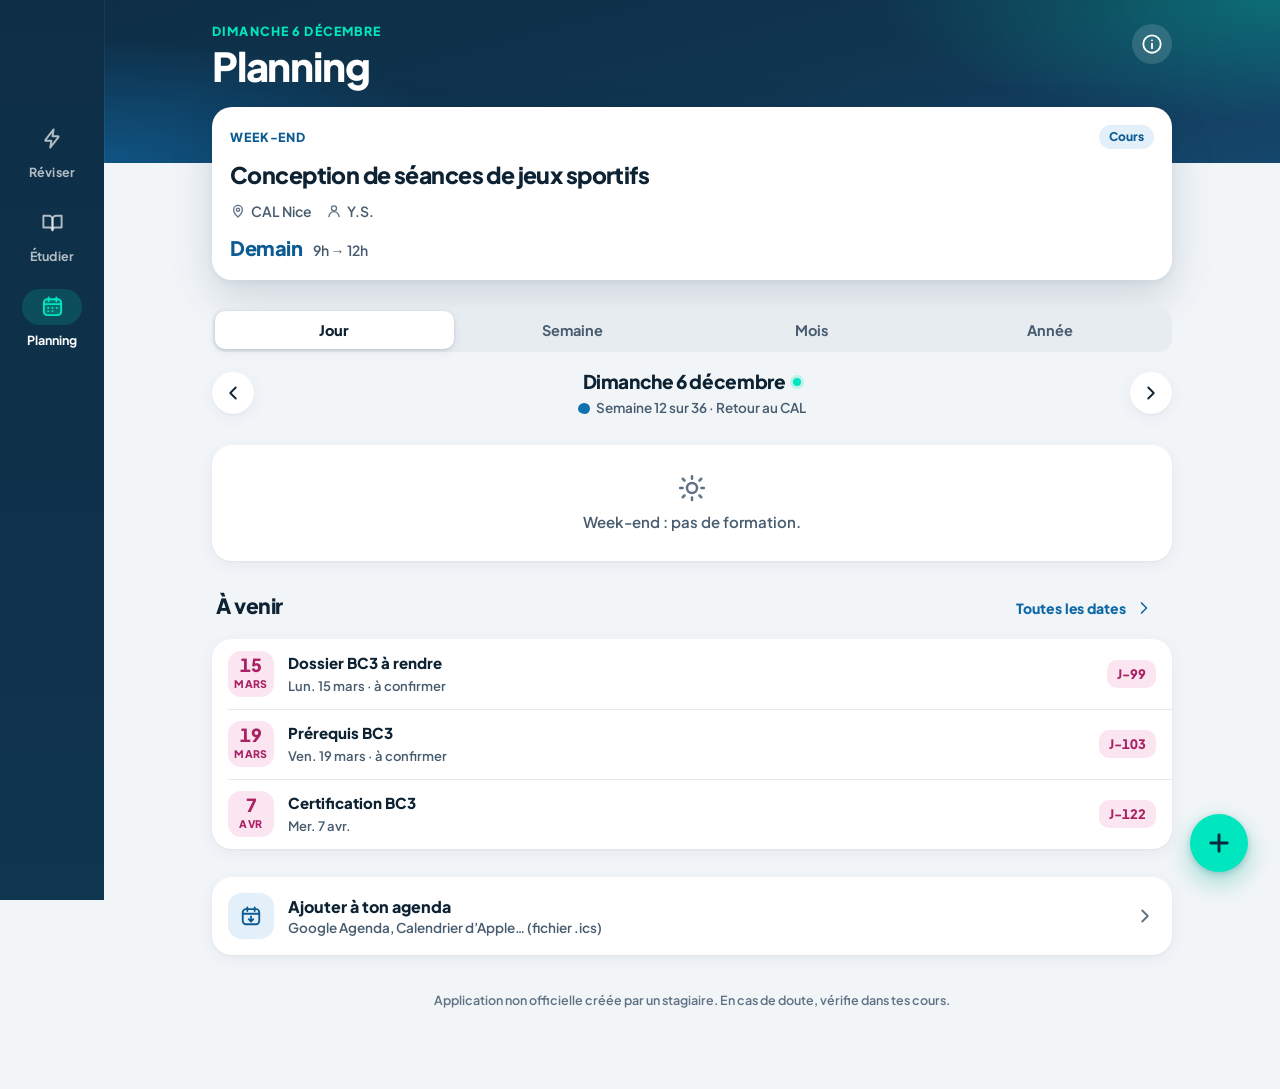
==== index.html @ 8dc2eadf "Réviser: draft engine by Claude chat, for Claude Code to review Written in Claude chat on 6 Nov 2026" ====
<!doctype html>
<!--
  Promo MAPST: the one and only page of the app.

  How the app is built (no framework, no build step):
    - this file holds the frame of the app: the header, the 4 screens and the tab bar;
    - css/   decides how it looks (colours and fonts are in css/01-tokens.css);
    - js/    decides how it works (js/app.js starts everything);
    - content/ holds the texts and data (the planning, the themes...);
    - sw.js  keeps a copy of the app on the phone so it works offline.
  The README explains every folder in plain English.
-->
<html lang="fr">
<head>
  <meta charset="utf-8">
  <meta name="viewport" content="width=device-width, initial-scale=1, viewport-fit=cover">
  <title>Promo MAPST</title>
  <meta name="description" content="Réviser, étudier et suivre le planning du BPJEPS MAPST (CAPA Sports, Nice, 2026-2027). Application non officielle.">

  <!-- Light or dark: the app follows the setting of the phone. -->
  <meta name="color-scheme" content="light dark">
  <meta name="theme-color" content="#0D2E46" media="(prefers-color-scheme: light)">
  <meta name="theme-color" content="#071824" media="(prefers-color-scheme: dark)">

  <!-- Installable app: name, icons, and full screen once added to the home screen. -->
  <link rel="manifest" href="manifest.webmanifest">
  <link rel="icon" href="icons/icon.svg" type="image/svg+xml">
  <link rel="icon" href="icons/icon-192.png" type="image/png" sizes="192x192">
  <link rel="apple-touch-icon" href="icons/apple-touch-icon.png">
  <meta name="mobile-web-app-capable" content="yes">
  <meta name="apple-mobile-web-app-capable" content="yes">
  <meta name="apple-mobile-web-app-title" content="Promo MAPST">
  <meta name="apple-mobile-web-app-status-bar-style" content="black-translucent">

  <!-- The font is stored in the app itself (vendor/fonts), so it also works offline. -->
  <link rel="preload" href="vendor/fonts/plus-jakarta-sans.woff2" as="font" type="font/woff2" crossorigin>

  <!-- Styles, loaded in this order. -->
  <link rel="stylesheet" href="css/01-tokens.css">
  <link rel="stylesheet" href="css/02-base.css">
  <link rel="stylesheet" href="css/03-components.css">
  <link rel="stylesheet" href="css/04-layout.css">
  <link rel="stylesheet" href="css/05-planning.css">
  <link rel="stylesheet" href="css/06-screens.css">
  <link rel="stylesheet" href="css/07-reviser.css">
</head>
<body>
  <!-- Icons: drawn once here, then reused everywhere with <svg><use href="#i-name"/></svg>. -->
  <svg width="0" height="0" style="position:absolute" aria-hidden="true">
    <defs>
      <symbol id="i-reviser" viewBox="0 0 24 24"><path d="M13.2 2.5 4.6 13.4a.6.6 0 0 0 .5 1h5.7l-1.2 7.1 8.6-10.9a.6.6 0 0 0-.5-1h-5.7z"/></symbol>
      <symbol id="i-etudier" viewBox="0 0 24 24"><path d="M2.5 5h5.8A3.7 3.7 0 0 1 12 8.7V20a2.8 2.8 0 0 0-2.8-2.8H2.5z"/><path d="M21.5 5h-5.8A3.7 3.7 0 0 0 12 8.7V20a2.8 2.8 0 0 1 2.8-2.8h6.7z"/></symbol>
      <symbol id="i-planning" viewBox="0 0 24 24"><rect x="3" y="4.5" width="18" height="16.5" rx="3.5"/><path d="M3 9.5h18M8 2.5v4M16 2.5v4"/><path d="M7.5 13.5h.01M12 13.5h.01M16.5 13.5h.01M7.5 17h.01M12 17h.01"/></symbol>
      <symbol id="i-info" viewBox="0 0 24 24"><circle cx="12" cy="12" r="9.5"/><path d="M12 16.5v-5M12 8h.01"/></symbol>
      <symbol id="i-left" viewBox="0 0 24 24"><path d="m15 18-6-6 6-6"/></symbol>
      <symbol id="i-right" viewBox="0 0 24 24"><path d="m9 18 6-6-6-6"/></symbol>
      <symbol id="i-plus" viewBox="0 0 24 24"><path d="M12 5v14M5 12h14"/></symbol>
      <symbol id="i-close" viewBox="0 0 24 24"><path d="M17 7 7 17M7 7l10 10"/></symbol>
      <symbol id="i-pin" viewBox="0 0 24 24"><path d="M12 21s-6.5-5.6-6.5-11a6.5 6.5 0 0 1 13 0c0 5.4-6.5 11-6.5 11z"/><circle cx="12" cy="10" r="2.4"/></symbol>
      <symbol id="i-user" viewBox="0 0 24 24"><circle cx="12" cy="8" r="3.8"/><path d="M4.5 20.5a7.5 7.5 0 0 1 15 0"/></symbol>
      <symbol id="i-clock" viewBox="0 0 24 24"><circle cx="12" cy="12" r="9.5"/><path d="M12 7v5l3.2 2"/></symbol>
      <symbol id="i-alert" viewBox="0 0 24 24"><path d="M10.3 4.2 2.6 17.6A2 2 0 0 0 4.3 20.5h15.4a2 2 0 0 0 1.7-2.9L13.7 4.2a2 2 0 0 0-3.4 0z"/><path d="M12 9.5v4M12 17h.01"/></symbol>
      <symbol id="i-export" viewBox="0 0 24 24"><rect x="3" y="4.5" width="18" height="16.5" rx="3.5"/><path d="M3 9.5h18M8 2.5v4M16 2.5v4M12 12.5v5.5M9.5 15.5 12 18l2.5-2.5"/></symbol>
      <symbol id="i-download" viewBox="0 0 24 24"><path d="M12 3.5v11M7.5 10 12 14.5 16.5 10M4.5 20h15"/></symbol>
      <symbol id="i-copy" viewBox="0 0 24 24"><rect x="8.5" y="8.5" width="12" height="12" rx="2.5"/><path d="M15.5 8.5V6A2.5 2.5 0 0 0 13 3.5H6A2.5 2.5 0 0 0 3.5 6v7A2.5 2.5 0 0 0 6 15.5h2.5"/></symbol>
      <symbol id="i-check" viewBox="0 0 24 24"><path d="m5 12.5 4.5 4.5L19 7.5"/></symbol>
      <symbol id="i-lock" viewBox="0 0 24 24"><rect x="4.5" y="10.5" width="15" height="10.5" rx="2.8"/><path d="M8 10.5V7.8a4 4 0 0 1 8 0v2.7"/></symbol>
      <symbol id="i-today" viewBox="0 0 24 24"><circle cx="12" cy="12" r="7.5"/><circle cx="12" cy="12" r="2.6"/><path d="M12 2v2.5M12 19.5V22M2 12h2.5M19.5 12H22"/></symbol>
      <symbol id="i-trash" viewBox="0 0 24 24"><path d="M4 7h16M9.5 7V4.5h5V7M6.5 7l1 13h9l1-13"/></symbol>
      <symbol id="i-repeat" viewBox="0 0 24 24"><path d="M17 2.5 20.5 6 17 9.5"/><path d="M3.5 11V9.5A3.5 3.5 0 0 1 7 6h13.5"/><path d="M7 21.5 3.5 18 7 14.5"/><path d="M20.5 13v1.5A3.5 3.5 0 0 1 17 18H3.5"/></symbol>
      <symbol id="i-sparkles" viewBox="0 0 24 24"><path d="M10 3.5 11.8 8l4.5 1.8-4.5 1.8L10 16l-1.8-4.4L3.7 9.8 8.2 8z"/><path d="M18 14l.9 2.1 2.1.9-2.1.9L18 20l-.9-2.1-2.1-.9 2.1-.9z"/></symbol>
      <symbol id="i-phone" viewBox="0 0 24 24"><rect x="6.5" y="2.5" width="11" height="19" rx="2.8"/><path d="M11 18.5h2"/></symbol>
      <symbol id="i-share" viewBox="0 0 24 24"><path d="M12 3.5v11M8 7.5l4-4 4 4"/><path d="M6 11H5.5A1.5 1.5 0 0 0 4 12.5v7A1.5 1.5 0 0 0 5.5 21h13a1.5 1.5 0 0 0 1.5-1.5v-7a1.5 1.5 0 0 0-1.5-1.5H18"/></symbol>
      <symbol id="i-more" viewBox="0 0 24 24"><path d="M12 5h.01M12 12h.01M12 19h.01"/></symbol>
      <symbol id="i-sun" viewBox="0 0 24 24"><circle cx="12" cy="12" r="4"/><path d="M12 2.5v2M12 19.5v2M4.6 4.6l1.4 1.4M18 18l1.4 1.4M2.5 12h2M19.5 12h2M4.6 19.4 6 18M18 6l1.4-1.4"/></symbol>
      <symbol id="i-award" viewBox="0 0 24 24"><circle cx="12" cy="9" r="5.5"/><path d="M8.6 13.4 7.5 21l4.5-2.6 4.5 2.6-1.1-7.6"/></symbol>
      <symbol id="i-coffee" viewBox="0 0 24 24"><path d="M4.5 9.5h12v4a5 5 0 0 1-5 5h-2a5 5 0 0 1-5-5z"/><path d="M16.5 11h1.3a2.3 2.3 0 0 1 0 4.6h-1.6M8 3v3M12 3v3"/></symbol>
      <symbol id="i-flag" viewBox="0 0 24 24"><path d="M5 21V4.5M5 4.5h11.5l-2 4 2 4H5"/></symbol>
      <symbol id="i-layers" viewBox="0 0 24 24"><path d="m12 3 9 5-9 5-9-5z"/><path d="m3 13 9 5 9-5"/></symbol>
      <!-- Réviser -->
      <symbol id="i-flame" viewBox="0 0 24 24"><path d="M12 2.8c.6 3 2.6 4.6 4.1 6.4 1.4 1.7 2.4 3.4 2.4 5.6a6.5 6.5 0 0 1-13 0c0-2.4 1.2-4.2 2.6-5.6.3 1.4 1 2.4 2 2.8C9.6 9 10.2 5.4 12 2.8z"/><path d="M12 21.3a3 3 0 0 1-3-3c0-1.6 1.2-2.7 3-4.5 1.8 1.8 3 2.9 3 4.5a3 3 0 0 1-3 3z"/></symbol>
      <symbol id="i-heart" viewBox="0 0 24 24"><path d="M12 20.6s-7.8-4.6-9.2-9.6C1.9 7.6 4 4.4 7.3 4.4c2 0 3.6 1.1 4.7 2.7 1.1-1.6 2.7-2.7 4.7-2.7 3.3 0 5.4 3.2 4.5 6.6-1.4 5-9.2 9.6-9.2 9.6z"/></symbol>
      <symbol id="i-bulb" viewBox="0 0 24 24"><path d="M9 18.5h6M10 21.5h4"/><path d="M12 2.8a6.2 6.2 0 0 0-3.8 11.1c.7.6 1.1 1.4 1.1 2.3v.3h5.4v-.3c0-.9.4-1.7 1.1-2.3A6.2 6.2 0 0 0 12 2.8z"/></symbol>
      <symbol id="i-volume" viewBox="0 0 24 24"><path d="M4.5 9.5h3l4.5-4v13l-4.5-4h-3z"/><path d="M15.5 9a4.2 4.2 0 0 1 0 6M18.2 6.5a8 8 0 0 1 0 11"/></symbol>
      <symbol id="i-mute" viewBox="0 0 24 24"><path d="M4.5 9.5h3l4.5-4v13l-4.5-4h-3z"/><path d="m16 9.5 5 5M21 9.5l-5 5"/></symbol>
    </defs>
  </svg>

  <!-- The coloured header: today's date and the title of the screen. -->
  <header class="appbar" id="appbar">
    <div class="appbar__glow" aria-hidden="true"></div>
    <div class="appbar__inner wrap">
      <div class="appbar__text">
        <p class="appbar__date" id="appbar-date"></p>
        <h1 class="appbar__title" id="appbar-title">Promo MAPST</h1>
      </div>
      <button type="button" class="icon-btn icon-btn--glass" id="btn-infos" aria-label="Infos sur l’appli">
        <svg class="icon"><use href="#i-info"/></svg>
      </button>
    </div>
  </header>

  <!-- Small bar that appears at the top when you scroll down. -->
  <div class="topbar" id="topbar" aria-hidden="true">
    <span class="topbar__title" id="topbar-title"></span>
  </div>

  <!-- The 4 screens. Only one is visible at a time (see js/core/router.js). -->
  <main class="screens">
    <section class="screen" id="screen-reviser" data-screen="reviser" aria-labelledby="tab-reviser" hidden></section>
    <section class="screen" id="screen-etudier" data-screen="etudier" aria-labelledby="tab-etudier" hidden></section>
    <section class="screen" id="screen-planning" data-screen="planning" aria-labelledby="tab-planning" hidden></section>
    <section class="screen" id="screen-infos" data-screen="infos" aria-label="Infos" hidden></section>
  </main>

  <!-- The bottom bar with the 3 modes (on a laptop it becomes a side bar). -->
  <nav class="tabbar" aria-label="Modes de l’appli">
    <div class="tabbar__inner" role="tablist">
      <button type="button" class="tab" role="tab" id="tab-reviser" data-tab="reviser" aria-controls="screen-reviser">
        <span class="tab__icon"><svg class="icon"><use href="#i-reviser"/></svg></span><span class="tab__label">Réviser</span>
      </button>
      <button type="button" class="tab" role="tab" id="tab-etudier" data-tab="etudier" aria-controls="screen-etudier">
        <span class="tab__icon"><svg class="icon"><use href="#i-etudier"/></svg></span><span class="tab__label">Étudier</span>
      </button>
      <button type="button" class="tab" role="tab" id="tab-planning" data-tab="planning" aria-controls="screen-planning">
        <span class="tab__icon"><svg class="icon"><use href="#i-planning"/></svg></span><span class="tab__label">Planning</span>
      </button>
    </div>
  </nav>

  <!-- Message shown when the app cannot start at all (very old browser). -->
  <noscript><p class="noscript">Promo MAPST a besoin de JavaScript pour fonctionner.</p></noscript>

  <!-- Bottom sheets (details, forms...) and small messages are added here by the code. -->
  <div id="layers"></div>

  <script type="module" src="js/app.js"></script>
</body>
</html>
---- css/01-tokens.css ----
/* =====================================================================================
   01-tokens.css: the design choices of the app, in one place.

   Change a value here and it changes everywhere. Light mode comes first; the block
   "prefers-color-scheme: dark" at the bottom is used when the phone is in dark mode.
   Every text colour was checked against its background so it stays readable (contrast
   of at least 4.5:1, the accessibility standard).
   ===================================================================================== */

/* The font of the app, stored in vendor/fonts (one file holds every weight). */
@font-face {
  font-family: "Plus Jakarta Sans";
  src: url("../vendor/fonts/plus-jakarta-sans.woff2") format("woff2");
  font-weight: 200 800;
  font-style: normal;
  font-display: swap;
}

:root {
  /* ---- CAPA Sports colours ---------------------------------------------------- */
  --navy: #103550;        /* header and tab bar */
  --turquoise: #00E6BF;   /* main buttons, correct answers */
  --orange: #F09000;      /* streak and XP (Réviser) */
  --blue: #1070B0;        /* Azur: the courses */

  /* ---- Backgrounds and text (light mode) ------------------------------------- */
  --bg: #F2F5F8;          /* behind everything */
  --surface: #FFFFFF;     /* cards and sheets */
  --surface-2: #F5F7FA;   /* boxes inside cards, inputs */
  --fill: #E7ECF1;        /* tracks, segmented control, round buttons */
  --thumb: #FFFFFF;       /* moving part of the segmented control */
  --line: rgba(16, 53, 80, 0.10);     /* thin separators */
  --text: #0D2232;        /* main text */
  --text-2: #485C6F;      /* secondary text */
  --text-3: #5F7184;      /* small hints */
  --link: #0F69A6;
  --danger: #C4302B;
  --ok-ink: #007A66;      /* "turquoise" for text: real turquoise is too light on white */
  --warn-soft: #FFF0D6;  --warn-ink: #8A4E00;   /* « à vérifier » notes */
  --line-strong: rgba(16, 53, 80, 0.16);       /* borders of the answer buttons (Réviser) */

  /* Réviser: right answers (turquoise), wrong answers and lives (red) */
  --good-soft: rgba(0, 230, 191, 0.16);  --good-panel: #DCF8F2;
  --bad: #C4302B;  --on-bad: #FFFFFF;
  --bad-soft: rgba(196, 48, 43, 0.09);   --bad-panel: #FDE9E8;
  --heart: #E5484D;

  /* Header (top) and tab bar (bottom) */
  --appbar-1: #0D2E46;  --appbar-2: #103550;  --appbar-3: #15476C;
  --on-navy: #FFFFFF;
  --on-navy-2: rgba(255, 255, 255, 0.78);
  --tabbar-bg: rgba(16, 53, 80, 0.94);

  /* Buttons */
  --primary: var(--turquoise);
  --on-primary: #062B3D;
  --inverse: #0D2232;  --on-inverse: #FFFFFF;   /* dark pill (« Aujourd’hui », messages) */

  /* Shadows (only in light mode; dark mode uses a thin outline instead) */
  --shadow-1: 0 1px 2px rgba(16, 53, 80, 0.05), 0 4px 16px rgba(16, 53, 80, 0.06);
  --shadow-2: 0 2px 6px rgba(16, 53, 80, 0.06), 0 18px 44px rgba(16, 53, 80, 0.16);
  --scrim: rgba(7, 22, 34, 0.42);   /* dark veil behind a sheet */

  /* ---- Planning categories (named after Nice) ----------------------------------
     solid: dots, bars, pebbles   soft: tinted backgrounds   ink: text on soft or white
     on: text written on the solid colour                                               */
  --azur: #1070B0;     --azur-soft: #E3EFF9;     --azur-ink: #0C5C93;     --azur-on: #FFFFFF;
  --lavande: #6F55D0;  --lavande-soft: #EDE9FB;  --lavande-ink: #5640B4;  --lavande-on: #FFFFFF;
  --olivier: #2A7F50;  --olivier-soft: #E1F2E8;  --olivier-ink: #1F6840;  --olivier-on: #FFFFFF;
  --bougain: #CC2F7D;  --bougain-soft: #FBE5F0;  --bougain-ink: #A82264;  --bougain-on: #FFFFFF;
  --galet: #828F9E;    --galet-soft: #ECEFF3;    --galet-ink: #4F5C69;    --galet-on: #0D2232;
  --citron: #F2C200;   --citron-soft: #FFF4C7;   --citron-ink: #6E5500;   --citron-on: #2B2100;

  /* ---- Sizes ------------------------------------------------------------------- */
  --font: "Plus Jakarta Sans", -apple-system, BlinkMacSystemFont, "Segoe UI", Roboto, sans-serif;
  --radius-s: 10px;
  --radius-m: 14px;
  --radius-l: 20px;
  --radius-xl: 28px;
  --pad: 20px;              /* space on the left and right of the screen */
  --tabbar-h: 64px;         /* height of the bottom bar (without the iPhone home bar) */
  --rail-w: 104px;          /* width of the side bar on a laptop */
  --ease: cubic-bezier(0.2, 0.8, 0.2, 1);   /* the soft "springy" curve of the animations */
}

/* ---- Dark mode: used automatically when the phone is in dark mode ------------------ */
@media (prefers-color-scheme: dark) {
  :root {
    --bg: #08141D;
    --surface: #102130;
    --surface-2: #15293A;
    --fill: #1D3447;
    --thumb: #2B4559;
    --line: rgba(255, 255, 255, 0.08);
    --text: #ECF2F7;
    --text-2: #A9B8C6;
    --text-3: #8C9CAD;
    --link: #62B6F2;
    --danger: #FF8178;
    --ok-ink: #3FF0CF;
    --warn-soft: rgba(240, 144, 0, 0.16);  --warn-ink: #FFC56B;
    --line-strong: rgba(255, 255, 255, 0.14);

    --good-soft: rgba(0, 230, 191, 0.14);  --good-panel: #0B302E;
    --bad: #FF8178;  --on-bad: #2A0705;
    --bad-soft: rgba(255, 129, 120, 0.14); --bad-panel: #351818;
    --heart: #FF6369;

    --appbar-1: #061723;  --appbar-2: #0A2538;  --appbar-3: #0E3350;
    --tabbar-bg: rgba(12, 39, 59, 0.92);
    --inverse: #ECF2F7;  --on-inverse: #0D2232;

    --shadow-1: 0 0 0 1px rgba(255, 255, 255, 0.05);
    --shadow-2: 0 0 0 1px rgba(255, 255, 255, 0.07), 0 18px 44px rgba(0, 0, 0, 0.5);
    --scrim: rgba(0, 0, 0, 0.6);

    --azur-soft: rgba(16, 112, 176, 0.24);    --azur-ink: #8DC7F4;
    --lavande-soft: rgba(111, 85, 208, 0.26); --lavande-ink: #C4B7F8;
    --olivier-soft: rgba(42, 127, 80, 0.30);  --olivier-ink: #8FDEB1;
    --bougain-soft: rgba(204, 47, 125, 0.26); --bougain-ink: #F8A6CD;
    --galet-soft: rgba(138, 151, 166, 0.18);  --galet-ink: #BAC5D0;
    --citron-soft: rgba(242, 194, 0, 0.16);   --citron-ink: #F6D85E;
  }
}

/* Category hooks: add class "cat-cours" (etc.) to an element and its children can use
   var(--c), var(--soft), var(--ink) and var(--on). */
.cat-cours   { --c: var(--azur);    --soft: var(--azur-soft);    --ink: var(--azur-ink);    --on: var(--azur-on); }
.cat-prepa   { --c: var(--lavande); --soft: var(--lavande-soft); --ink: var(--lavande-ink); --on: var(--lavande-on); }
.cat-centre  { --c: var(--olivier); --soft: var(--olivier-soft); --ink: var(--olivier-ink); --on: var(--olivier-on); }
.cat-epreuve { --c: var(--bougain); --soft: var(--bougain-soft); --ink: var(--bougain-ink); --on: var(--bougain-on); }
.cat-libre   { --c: var(--galet);   --soft: var(--galet-soft);   --ink: var(--galet-ink);   --on: var(--galet-on); }
.cat-perso   { --c: var(--citron);  --soft: var(--citron-soft);  --ink: var(--citron-ink);  --on: var(--citron-on); }
---- css/02-base.css ----
/* =====================================================================================
   02-base.css: the basics of every page (font, background, links, focus, icons).
   ===================================================================================== */

*, *::before, *::after { box-sizing: border-box; }

html {
  -webkit-text-size-adjust: 100%;
  text-size-adjust: 100%;
  background: var(--bg);
}

body {
  margin: 0;
  min-height: 100vh;
  min-height: 100dvh;
  background: var(--bg);
  color: var(--text);
  font: 500 15px/1.45 var(--font);
  -webkit-font-smoothing: antialiased;
  -moz-osx-font-smoothing: grayscale;
  -webkit-tap-highlight-color: transparent;   /* no grey flash when tapping on iPhone */
}

/* The status bar of the iPhone sits on top of the app: this strip keeps it navy. */
body::before {
  content: "";
  position: fixed;
  inset: 0 0 auto;
  height: env(safe-area-inset-top, 0px);
  background: var(--appbar-1);
  z-index: 45;
}

/* While a sheet is open, the page behind it does not scroll. */
html.has-sheet, html.has-sheet body { overflow: hidden; }

h1, h2, h3, h4, p, ul, ol, figure { margin: 0; }
ul, ol { padding: 0; list-style: none; }
button, input, select, textarea { font: inherit; color: inherit; }
button { cursor: pointer; touch-action: manipulation; }
a { color: var(--link); text-decoration: none; }
img, svg { display: block; }
[hidden] { display: none !important; }

/* Keyboard users see where they are. */
:focus-visible {
  outline: 3px solid var(--link);
  outline-offset: 2px;
  border-radius: 8px;
}

/* Icons come from the <symbol> list at the top of index.html. */
.icon {
  width: 22px;
  height: 22px;
  flex: none;
  fill: none;
  stroke: currentColor;
  stroke-width: 2;
  stroke-linecap: round;
  stroke-linejoin: round;
}
.icon--s { width: 16px; height: 16px; }
.icon--inline { display: inline-block; width: 18px; height: 18px; vertical-align: -3px; margin: 0 2px; }
.icon--dots { stroke-width: 3.2; }
.icon--l { width: 28px; height: 28px; }

/* Centred column with space on the sides (and around the iPhone notch). */
.wrap {
  width: 100%;
  max-width: 760px;
  margin-inline: auto;
  padding-left: max(var(--pad), env(safe-area-inset-left, 0px));
  padding-right: max(var(--pad), env(safe-area-inset-right, 0px));
}

/* Text only for screen readers (people who can't see the screen). */
.visually-hidden {
  position: absolute !important;
  width: 1px; height: 1px;
  overflow: hidden;
  clip: rect(0 0 0 0);
  white-space: nowrap;
}

.noscript {
  padding: 40px 20px;
  text-align: center;
  font-weight: 700;
}

@media (max-width: 360px) {
  :root { --pad: 16px; }
}

/* People who asked their phone for less motion get (almost) no animation. */
@media (prefers-reduced-motion: reduce) {
  *, *::before, *::after {
    animation-duration: 0.01ms !important;
    animation-iteration-count: 1 !important;
    transition-duration: 0.01ms !important;
    scroll-behavior: auto !important;
  }
}
---- css/03-components.css ----
/* =====================================================================================
   03-components.css: the reusable pieces (buttons, cards, badges, lists, sheets, forms).
   Each block starts with the class name to use in the HTML.
   ===================================================================================== */

/* ---- .btn: buttons ---------------------------------------------------------------- */
.btn {
  appearance: none;
  -webkit-appearance: none;
  display: inline-flex;
  align-items: center;
  justify-content: center;
  gap: 8px;
  min-height: 48px;
  padding: 0 20px;
  border: 0;
  border-radius: var(--radius-m);
  background: var(--fill);
  color: var(--text);
  font-size: 15.5px;
  font-weight: 800;
  letter-spacing: -0.005em;
  text-align: center;
  text-decoration: none;
  transition: transform 0.15s var(--ease), background-color 0.2s, opacity 0.2s;
}
.btn:active { transform: scale(0.97); }
.btn:disabled { opacity: 0.45; pointer-events: none; }
.btn--primary {
  background: var(--primary);
  color: var(--on-primary);
  box-shadow: 0 6px 18px rgba(0, 190, 160, 0.28);
}
.btn--secondary { background: var(--surface-2); box-shadow: inset 0 0 0 1px var(--line); }
.btn--plain { background: transparent; color: var(--link); }
.btn--danger { background: transparent; color: var(--danger); }
.btn--danger.is-armed { background: var(--danger); color: #fff; }
.btn--block { display: flex; width: 100%; }
.btn--small { min-height: 38px; padding: 0 14px; font-size: 14px; border-radius: 12px; }
.btn .icon { width: 20px; height: 20px; }

/* ---- .icon-btn: round buttons with only an icon ----------------------------------- */
.icon-btn {
  appearance: none;
  -webkit-appearance: none;
  width: 40px;
  height: 40px;
  flex: none;
  border: 0;
  border-radius: 50%;
  display: grid;
  place-items: center;
  background: var(--fill);
  color: var(--text);
  transition: transform 0.15s var(--ease), opacity 0.2s;
}
.icon-btn:active { transform: scale(0.92); }
.icon-btn:disabled { opacity: 0.35; pointer-events: none; }
.icon-btn--glass {
  background: rgba(255, 255, 255, 0.14);
  color: #fff;
  -webkit-backdrop-filter: blur(8px);
  backdrop-filter: blur(8px);
}

/* ---- .card: white rounded boxes ---------------------------------------------------- */
.card {
  background: var(--surface);
  border-radius: var(--radius-l);
  box-shadow: var(--shadow-1);
}
.card--pad { padding: 18px; }
.card--float { box-shadow: var(--shadow-2); }
button.card, a.card {
  appearance: none;
  -webkit-appearance: none;
  border: 0;
  width: 100%;
  color: inherit;
  text-align: left;
  transition: transform 0.15s var(--ease);
}
button.card:active, a.card:active { transform: scale(0.985); }

/* ---- .section: a title + its content ----------------------------------------------- */
.section { display: flex; flex-direction: column; gap: 12px; }
.section__head {
  display: flex;
  align-items: baseline;
  justify-content: space-between;
  gap: 4px 12px;
  flex-wrap: wrap;
  padding: 0 4px;
}
.section__title { font-size: 21px; font-weight: 800; letter-spacing: -0.02em; line-height: 1.2; }
.section__aside { font-size: 13.5px; font-weight: 600; color: var(--text-2); }

/* ---- .badge: small rounded labels -------------------------------------------------- */
.badge {
  display: inline-flex;
  align-items: center;
  gap: 5px;
  min-height: 24px;
  padding: 3px 10px;
  border-radius: 999px;
  background: var(--fill);
  color: var(--text-2);
  font-size: 12px;
  font-weight: 800;
  line-height: 1.2;
  white-space: nowrap;
}
.badge .icon { width: 14px; height: 14px; stroke-width: 2.4; }
.badge--cat { background: var(--soft); color: var(--ink); }
.badge--warn { background: var(--warn-soft); color: var(--warn-ink); }
.badge--solid { background: var(--c); color: var(--on); }
.badge--count { font-variant-numeric: tabular-nums; }

/* Small coloured pebble (the shape of the days in the calendars) */
.pebble {
  display: inline-block;
  width: 12px;
  height: 11px;
  flex: none;
  background: var(--c);
  border-radius: 52% 48% 45% 55% / 55% 50% 50% 45%;
}
.cat-libre .pebble,
.pebble.is-off {
  background: repeating-linear-gradient(135deg, var(--galet) 0 2px, transparent 2px 4px);
  box-shadow: inset 0 0 0 1.5px var(--galet);
}

/* ---- .segmented: the Jour / Semaine / Mois / Année switch -------------------------- */
.segmented {
  position: relative;
  display: grid;
  grid-auto-flow: column;
  grid-auto-columns: 1fr;
  padding: 3px;
  border-radius: 13px;
  background: var(--fill);
}
.segmented__thumb {
  position: absolute;
  top: 3px;
  bottom: 3px;
  left: 3px;
  border-radius: 10px;
  background: var(--thumb);
  box-shadow: 0 1px 3px rgba(16, 53, 80, 0.14), 0 3px 10px rgba(16, 53, 80, 0.08);
  transition: transform 0.35s var(--ease), width 0.35s var(--ease);
}
.segmented__btn {
  position: relative;
  z-index: 1;
  min-height: 38px;
  border: 0;
  background: none;
  color: var(--text-2);
  font-size: 14.5px;
  font-weight: 700;
  border-radius: 10px;
  transition: color 0.2s;
}
.segmented__btn[aria-checked="true"] { color: var(--text); font-weight: 800; }

/* ---- .list: grouped rows, like the Settings app ------------------------------------ */
.list {
  background: var(--surface);
  border-radius: var(--radius-l);
  box-shadow: var(--shadow-1);
  overflow: hidden;
}
.list__row {
  position: relative;
  display: flex;
  align-items: center;
  gap: 14px;
  min-height: 54px;
  padding: 13px 16px;
  width: 100%;
  border: 0;
  background: none;
  color: inherit;
  text-align: left;
  text-decoration: none;
}
.list__row + .list__row::before {
  content: "";
  position: absolute;
  top: 0;
  left: 16px;
  right: 0;
  height: 1px;
  background: var(--line);
}
button.list__row:active, a.list__row:active { background: var(--surface-2); }
.list__body { flex: 1; min-width: 0; display: flex; flex-direction: column; gap: 2px; }
.list__title { font-weight: 700; font-size: 15.5px; }
.list__text { font-size: 14px; color: var(--text-2); }
.list__end { color: var(--text-3); flex: none; display: flex; align-items: center; gap: 6px; font-size: 14px; font-weight: 600; }
.list__icon {
  width: 34px;
  height: 34px;
  flex: none;
  border-radius: 10px;
  display: grid;
  place-items: center;
  background: var(--soft, var(--fill));
  color: var(--ink, var(--text));
}
.list__icon .icon { width: 19px; height: 19px; }

/* ---- Sheets: panels that slide up from the bottom ---------------------------------- */
.sheet-layer {
  position: fixed;
  inset: 0;
  z-index: 50;
  display: flex;
  align-items: flex-end;
  justify-content: center;
}
.sheet-backdrop {
  position: absolute;
  inset: 0;
  background: var(--scrim);
  opacity: 0;
  transition: opacity 0.3s ease;
}
.sheet {
  position: relative;
  width: 100%;
  max-width: 560px;
  max-height: calc(100dvh - env(safe-area-inset-top, 0px) - 20px);
  overflow-y: auto;
  overscroll-behavior: contain;
  -webkit-overflow-scrolling: touch;
  background: var(--surface);
  border-radius: var(--radius-xl) var(--radius-xl) 0 0;
  padding: 0 max(20px, env(safe-area-inset-right, 0px)) calc(24px + env(safe-area-inset-bottom, 0px)) max(20px, env(safe-area-inset-left, 0px));
  box-shadow: var(--shadow-2);
  transform: translateY(100%);
  transition: transform 0.42s var(--ease);
  outline: none;
}
.sheet-layer.is-open .sheet-backdrop { opacity: 1; }
.sheet-layer.is-open .sheet { transform: translateY(0); }
.sheet-layer.is-dragging .sheet { transition: none; }
.sheet__top {
  position: sticky;
  top: 0;
  z-index: 2;
  background: var(--surface);
  padding-top: 8px;
  touch-action: none;   /* lets you drag the sheet down to close it */
}
.sheet__grabber {
  width: 40px;
  height: 5px;
  margin: 0 auto 8px;
  border-radius: 3px;
  background: var(--fill);
}
.sheet__head {
  display: flex;
  align-items: flex-start;
  justify-content: space-between;
  gap: 12px;
  padding-bottom: 12px;
}
.sheet__title { font-size: 22px; font-weight: 800; letter-spacing: -0.02em; line-height: 1.2; padding-top: 6px; }
.sheet__body { display: flex; flex-direction: column; gap: 16px; }
.sheet__actions { display: flex; flex-direction: column; gap: 10px; margin-top: 4px; }
@media (min-width: 720px) {
  .sheet-layer { align-items: center; padding: 24px; }
  .sheet {
    border-radius: var(--radius-xl);
    max-height: calc(100dvh - 48px);
    padding-bottom: 24px;
    transform: translateY(24px) scale(0.98);
    opacity: 0;
    transition: transform 0.35s var(--ease), opacity 0.25s ease;
  }
  .sheet-layer.is-open .sheet { transform: none; opacity: 1; }
  .sheet__grabber { visibility: hidden; height: 0; margin-bottom: 4px; }
}

/* ---- Forms ------------------------------------------------------------------------- */
.field { display: flex; flex-direction: column; gap: 7px; min-width: 0; }
.field__label { font-size: 13px; font-weight: 800; color: var(--text-2); letter-spacing: 0.01em; }
.input {
  appearance: none;
  -webkit-appearance: none;
  width: 100%;
  min-width: 0;
  min-height: 50px;
  padding: 12px 14px;
  border: 1px solid var(--line);
  border-radius: var(--radius-m);
  background: var(--surface-2);
  color: var(--text);
  font-size: 16px;            /* 16px or more: the iPhone does not zoom in when typing */
  font-weight: 600;
  line-height: 1.3;
}
.input::placeholder { color: var(--text-3); font-weight: 500; }
.input:focus { outline: none; border-color: var(--link); box-shadow: 0 0 0 3px rgba(15, 105, 166, 0.22); }
textarea.input { min-height: 88px; resize: vertical; }
select.input {
  background-image: url("data:image/svg+xml,%3Csvg xmlns='http://www.w3.org/2000/svg' viewBox='0 0 24 24' fill='none' stroke='%237D8D9C' stroke-width='2.4' stroke-linecap='round' stroke-linejoin='round'%3E%3Cpath d='m6 9 6 6 6-6'/%3E%3C/svg%3E");
  background-repeat: no-repeat;
  background-position: right 12px center;
  background-size: 18px;
  padding-right: 40px;
}
input[type="date"].input, input[type="time"].input { text-align: left; }
input.input::-webkit-date-and-time-value { text-align: left; }
.fields-2 { display: grid; grid-template-columns: 1fr 1fr; gap: 12px; }
.form-msg { min-height: 20px; font-size: 14px; font-weight: 700; color: var(--danger); }

/* .switch: an on/off toggle */
.switch-row {
  display: flex;
  align-items: center;
  justify-content: space-between;
  gap: 12px;
  min-height: 50px;
  padding: 8px 14px;
  border-radius: var(--radius-m);
  background: var(--surface-2);
  border: 1px solid var(--line);
  font-weight: 700;
  cursor: pointer;
}
.switch { position: relative; width: 51px; height: 31px; flex: none; }
.switch input { position: absolute; inset: 0; width: 100%; height: 100%; margin: 0; opacity: 0; cursor: pointer; z-index: 1; }
.switch__track {
  position: absolute;
  inset: 0;
  border-radius: 16px;
  background: var(--fill);
  transition: background-color 0.25s;
}
.switch__track::after {
  content: "";
  position: absolute;
  top: 2px;
  left: 2px;
  width: 27px;
  height: 27px;
  border-radius: 50%;
  background: #fff;
  box-shadow: 0 2px 5px rgba(0, 0, 0, 0.22);
  transition: transform 0.3s var(--ease);
}
.switch input:checked + .switch__track { background: var(--ok-ink); }
.switch input:checked + .switch__track::after { transform: translateX(20px); }
.switch input:focus-visible + .switch__track { outline: 3px solid var(--link); outline-offset: 2px; }

/* ---- .toast: a short message at the bottom ----------------------------------------- */
.toast {
  position: fixed;
  left: 50%;
  bottom: calc(var(--tabbar-h) + env(safe-area-inset-bottom, 0px) + 92px);
  z-index: 60;
  display: flex;
  align-items: center;
  gap: 14px;
  width: max-content;
  max-width: calc(100% - 32px);
  padding: 12px 12px 12px 18px;
  border-radius: 16px;
  background: var(--inverse);
  color: var(--on-inverse);
  font-size: 14.5px;
  font-weight: 700;
  box-shadow: var(--shadow-2);
  opacity: 0;
  transform: translate(-50%, 16px);
  transition: opacity 0.3s ease, transform 0.4s var(--ease);
  pointer-events: none;
}
.toast.is-visible { opacity: 1; transform: translate(-50%, 0); pointer-events: auto; }
.toast__action {
  border: 0;
  border-radius: 11px;
  padding: 9px 14px;
  background: var(--primary);
  color: var(--on-primary);
  font-weight: 800;
  font-size: 14px;
}
.toast:not(:has(.toast__action)) { padding-right: 18px; }

/* ---- Empty states and notes -------------------------------------------------------- */
.empty {
  display: flex;
  flex-direction: column;
  align-items: center;
  gap: 8px;
  padding: 28px 20px;
  text-align: center;
  color: var(--text-2);
  font-weight: 600;
}
.empty .icon { width: 30px; height: 30px; color: var(--text-3); }
.note-box {
  display: flex;
  gap: 12px;
  align-items: flex-start;
  padding: 14px 16px;
  border-radius: var(--radius-m);
  background: var(--warn-soft);
  color: var(--warn-ink);
  font-size: 14.5px;
  font-weight: 600;
}
.note-box .icon { margin-top: 1px; }
.note-box b { font-weight: 800; }

/* ---- Footer (the sentence required on every screen) -------------------------------- */
.footer {
  padding: 8px 12px 0;
  text-align: center;
  font-size: 12.5px;
  font-weight: 600;
  color: var(--text-3);
  text-wrap: balance;
}

/* ---- Small animations used by the screens ------------------------------------------ */
@keyframes fade-up { from { opacity: 0; transform: translateY(10px); } to { opacity: 1; transform: none; } }
@keyframes slide-from-right { from { opacity: 0; transform: translateX(28px); } to { opacity: 1; transform: none; } }
@keyframes slide-from-left { from { opacity: 0; transform: translateX(-28px); } to { opacity: 1; transform: none; } }
@keyframes ping { from { transform: scale(1); opacity: 0.55; } to { transform: scale(2.8); opacity: 0; } }
.anim-fade-up { animation: fade-up 0.35s var(--ease) both; }
.anim-from-right { animation: slide-from-right 0.3s var(--ease) both; }
.anim-from-left { animation: slide-from-left 0.3s var(--ease) both; }
---- css/04-layout.css ----
/* =====================================================================================
   04-layout.css: the frame of the app.
     .appbar   the navy header with the date and the title of the screen
     .topbar   the small bar that appears at the top when you scroll down
     .screens  the 4 screens (Réviser, Étudier, Planning, Infos)
     .tabbar   the bar at the bottom (a side bar on a laptop)
     .fab      the round « + » button
   ===================================================================================== */

/* ---- Header ------------------------------------------------------------------------ */
.appbar {
  position: relative;
  overflow: hidden;
  color: var(--on-navy);
  background: linear-gradient(165deg, var(--appbar-1) 0%, var(--appbar-2) 55%, var(--appbar-3) 100%);
  padding-top: env(safe-area-inset-top, 0px);
}
/* Soft turquoise and blue lights in the header */
.appbar__glow {
  position: absolute;
  inset: 0;
  pointer-events: none;
  background:
    radial-gradient(55% 120% at 100% 0%, rgba(0, 230, 191, 0.30), transparent 62%),
    radial-gradient(45% 110% at 0% 100%, rgba(16, 112, 176, 0.55), transparent 70%);
}
.appbar__inner {
  position: relative;
  display: flex;
  align-items: flex-start;
  justify-content: space-between;
  gap: 16px;
  padding-top: 22px;
  padding-bottom: 76px;   /* room for the card that floats over the header */
}
.appbar__text { min-width: 0; }
.appbar__date {
  color: var(--turquoise);
  font-size: 12.5px;
  font-weight: 800;
  letter-spacing: 0.09em;
  text-transform: uppercase;
}
.appbar__title {
  margin-top: 4px;
  font-size: 34px;
  line-height: 1.08;
  font-weight: 800;
  letter-spacing: -0.03em;
}
.appbar .icon-btn { margin-top: 2px; }

/* ---- Small top bar while scrolling ------------------------------------------------- */
.topbar {
  position: fixed;
  top: 0;
  left: 0;
  right: 0;
  z-index: 40;
  display: flex;
  align-items: center;
  justify-content: center;
  height: calc(50px + env(safe-area-inset-top, 0px));
  padding-top: env(safe-area-inset-top, 0px);
  background: rgba(13, 46, 70, 0.9);
  -webkit-backdrop-filter: saturate(180%) blur(18px);
  backdrop-filter: saturate(180%) blur(18px);
  color: #fff;
  font-size: 16.5px;
  font-weight: 800;
  letter-spacing: -0.01em;
  transform: translateY(-100%);
  transition: transform 0.3s var(--ease);
  pointer-events: none;
}
.topbar.is-visible { transform: none; }
@media (prefers-color-scheme: dark) { .topbar { background: rgba(6, 23, 35, 0.88); } }

/* ---- Screens ----------------------------------------------------------------------- */
.screens {
  position: relative;
  margin-top: -56px;          /* the first card floats over the header */
}
.screen__body {
  display: flex;
  flex-direction: column;
  gap: 28px;
  padding-bottom: calc(var(--tabbar-h) + env(safe-area-inset-bottom, 0px) + 104px);
}
.screen.is-entering .screen__body { animation: fade-up 0.35s var(--ease) both; }
.screen__part { display: flex; flex-direction: column; gap: 28px; }
.screen__part:empty { display: none; }

/* ---- Bottom tab bar ---------------------------------------------------------------- */
.tabbar {
  position: fixed;
  left: 0;
  right: 0;
  bottom: 0;
  z-index: 30;
  padding-bottom: env(safe-area-inset-bottom, 0px);
  padding-left: env(safe-area-inset-left, 0px);
  padding-right: env(safe-area-inset-right, 0px);
  background: var(--tabbar-bg);
  -webkit-backdrop-filter: saturate(180%) blur(20px);
  backdrop-filter: saturate(180%) blur(20px);
  box-shadow: 0 -1px 0 rgba(255, 255, 255, 0.06), 0 -8px 30px rgba(7, 22, 34, 0.12);
}
.tabbar__inner {
  display: grid;
  grid-template-columns: repeat(3, 1fr);
  max-width: 520px;
  height: var(--tabbar-h);
  margin: 0 auto;
  padding: 6px 10px;
}
.tab {
  appearance: none;
  -webkit-appearance: none;
  border: 0;
  background: none;
  color: rgba(255, 255, 255, 0.68);
  display: flex;
  flex-direction: column;
  align-items: center;
  justify-content: center;
  gap: 3px;
  font-size: 11.5px;
  font-weight: 700;
  letter-spacing: 0.01em;
  transition: color 0.2s;
}
.tab__icon {
  display: grid;
  place-items: center;
  width: 58px;
  height: 30px;
  border-radius: 15px;
  transition: background-color 0.25s, transform 0.2s var(--ease);
}
.tab:active .tab__icon { transform: scale(0.9); }
.tab .icon { width: 23px; height: 23px; }
.tab[aria-selected="true"] { color: #fff; }
.tab[aria-selected="true"] .tab__icon { background: rgba(0, 230, 191, 0.16); color: var(--turquoise); }
.tab[aria-selected="true"] .icon { fill: currentColor; fill-opacity: 0.22; }

/* ---- Round « + » button and « Aujourd’hui » pill ---------------------------------- */
.fab {
  position: fixed;
  right: max(20px, env(safe-area-inset-right, 0px));
  bottom: calc(var(--tabbar-h) + env(safe-area-inset-bottom, 0px) + 18px);
  z-index: 25;
  width: 58px;
  height: 58px;
  border: 0;
  border-radius: 50%;
  display: grid;
  place-items: center;
  background: var(--primary);
  color: var(--on-primary);
  box-shadow: 0 10px 26px rgba(0, 170, 145, 0.38), 0 2px 6px rgba(16, 53, 80, 0.2);
  transition: transform 0.2s var(--ease);
}
.fab:active { transform: scale(0.9); }
.fab.is-tucked { transform: translateY(calc(100% + 40px)); }   /* hidden while scrolling down */
.fab .icon { width: 28px; height: 28px; stroke-width: 2.5; }

.today-pill {
  position: fixed;
  left: 50%;
  bottom: calc(var(--tabbar-h) + env(safe-area-inset-bottom, 0px) + 26px);
  z-index: 25;
  display: inline-flex;
  align-items: center;
  gap: 8px;
  height: 42px;
  padding: 0 18px 0 14px;
  border: 0;
  border-radius: 21px;
  background: var(--inverse);
  color: var(--on-inverse);
  font-size: 14.5px;
  font-weight: 800;
  box-shadow: var(--shadow-2);
  transform: translateX(-50%);
  transition: opacity 0.25s ease, transform 0.35s var(--ease);
}
.today-pill .icon { width: 19px; height: 19px; }
.today-pill.is-hidden { opacity: 0; transform: translate(-50%, 20px); pointer-events: none; }

/* ---- Laptop and tablet in landscape: the tab bar becomes a side bar ----------------- */
@media (min-width: 1024px) {
  body { padding-left: var(--rail-w); }
  body::before { left: var(--rail-w); }
  .tabbar {
    top: 0;
    right: auto;
    width: var(--rail-w);
    padding: env(safe-area-inset-top, 0px) 0 0;
    background: linear-gradient(180deg, var(--appbar-1), var(--appbar-2));
    box-shadow: 1px 0 0 rgba(255, 255, 255, 0.06);
  }
  .tabbar__inner {
    grid-template-columns: 1fr;
    grid-auto-rows: 78px;
    height: auto;
    padding: 112px 10px 0;
    gap: 6px;
  }
  .tab { font-size: 12.5px; gap: 6px; }
  .tab__icon { width: 60px; height: 36px; border-radius: 18px; }
  .topbar { left: var(--rail-w); }
  .wrap { max-width: 1000px; }
  .appbar__title { font-size: 40px; }
  .screen__body { padding-bottom: 80px; }
  .fab { bottom: 28px; right: 32px; }
  .today-pill { bottom: 34px; left: calc(50% + var(--rail-w) / 2); }
  .toast { bottom: 100px; left: calc(50% + var(--rail-w) / 2); }
}
---- css/05-planning.css ----
/* =====================================================================================
   05-planning.css: the Planning tab.
     .now        the card « En ce moment / À venir » at the top
     .pl-*       the Jour / Semaine / Mois / Année switch and the arrows
     .slot       one half-day (Jour view)        .wday   one day (Semaine view)
     .month      the calendar (Mois view)        .year   the whole year (Année view)
     .stage      the stages of the year          .kdate  the important dates
   ===================================================================================== */

/* ---- « En ce moment » card -------------------------------------------------------- */
.now { display: flex; flex-direction: column; gap: 12px; padding: 18px; cursor: pointer; }
.now__top { display: flex; align-items: center; justify-content: space-between; gap: 10px; }
.now__label {
  display: inline-flex;
  align-items: center;
  gap: 8px;
  color: var(--ink, var(--text-2));
  font-size: 12.5px;
  font-weight: 800;
  letter-spacing: 0.07em;
  text-transform: uppercase;
}
.live-dot { position: relative; width: 9px; height: 9px; border-radius: 50%; background: var(--c); flex: none; }
.live-dot::after {
  content: "";
  position: absolute;
  inset: 0;
  border-radius: 50%;
  background: var(--c);
  animation: ping 1.8s var(--ease) infinite;
}
.now__title { font-size: 23px; line-height: 1.2; font-weight: 800; letter-spacing: -0.025em; text-wrap: balance; }
.meta {
  display: flex;
  flex-wrap: wrap;
  gap: 4px 14px;
  color: var(--text-2);
  font-size: 14px;
  font-weight: 600;
}
.meta > span { display: inline-flex; align-items: center; gap: 5px; min-width: 0; }
.meta .icon { width: 16px; height: 16px; color: var(--text-3); }
.progress { display: flex; flex-direction: column; gap: 7px; margin-top: 2px; }
.progress__bar { height: 8px; border-radius: 4px; background: var(--fill); overflow: hidden; }
.progress__bar i {
  display: block;
  height: 100%;
  border-radius: 4px;
  background: var(--c);
  transition: width 0.6s var(--ease);
}
.progress__legend {
  display: flex;
  justify-content: space-between;
  gap: 8px;
  color: var(--text-2);
  font-size: 13px;
  font-weight: 700;
  font-variant-numeric: tabular-nums;
}
.progress__legend b { color: var(--text); font-weight: 800; }
.now__when { display: flex; align-items: baseline; flex-wrap: wrap; gap: 4px 10px; }
.now__when b { font-size: 20px; font-weight: 800; letter-spacing: -0.02em; color: var(--ink); }
.now__when span { color: var(--text-2); font-weight: 600; font-size: 14px; }
.now__next {
  display: flex;
  align-items: center;
  gap: 10px;
  padding-top: 12px;
  border-top: 1px solid var(--line);
  color: var(--text-2);
  font-size: 14px;
  font-weight: 600;
}
.now__next b { color: var(--text); font-weight: 800; }
.now__next .pebble { margin-left: 2px; }
.now__next > span:last-child { min-width: 0; }

/* ---- Install hint ------------------------------------------------------------------ */
.install-card {
  display: grid;
  grid-template-columns: 42px minmax(0, 1fr) 32px;
  gap: 14px;
  align-items: start;
  padding: 16px 12px 16px 16px;
}
.install-card__icon {
  width: 42px; height: 42px; flex: none;
  border-radius: 12px;
  display: grid; place-items: center;
  background: rgba(0, 230, 191, 0.16);
  color: var(--ok-ink);
}
.install-card__body { display: flex; flex-direction: column; align-items: flex-start; gap: 3px; min-width: 0; }
.install-card__title { font-weight: 800; font-size: 15.5px; }
.install-card__text { font-size: 14px; color: var(--text-2); font-weight: 600; }
.install-card__body .btn { margin-top: 9px; }
.install-card__close { width: 32px; height: 32px; }
.install-card__close .icon { width: 18px; height: 18px; }

/* ---- Switch + arrows ----------------------------------------------------------------- */
.pl-controls {
  display: flex;
  flex-direction: column;
  gap: 16px;
  scroll-margin-top: calc(64px + env(safe-area-inset-top, 0px));   /* stays clear of the top bar */
}
.pl-nav { display: grid; grid-template-columns: 42px minmax(0, 1fr) 42px; align-items: center; gap: 8px; }
.pl-nav .icon-btn { width: 42px; height: 42px; background: var(--surface); box-shadow: var(--shadow-1); }
.pl-nav__center { text-align: center; min-width: 0; }
.pl-nav__title {
  display: inline-flex;
  align-items: center;
  gap: 8px;
  font-size: 19px;
  font-weight: 800;
  letter-spacing: -0.02em;
}
.pl-nav__sub {
  margin-top: 2px;
  color: var(--text-2);
  font-size: 13.5px;
  font-weight: 600;
  text-wrap: balance;
}
.pl-nav__sub .pebble { margin-right: 6px; vertical-align: -1px; }
.today-dot { width: 8px; height: 8px; border-radius: 50%; background: var(--turquoise); box-shadow: 0 0 0 3px rgba(0, 230, 191, 0.22); }

.pl-view {
  display: flex;
  flex-direction: column;
  gap: 14px;
  touch-action: pan-y;           /* vertical scrolling stays normal; horizontal swipes are ours */
  transition: transform 0.25s var(--ease);
}
.pl-view.is-dragging { transition: none; }

/* ---- Jour: one card per half-day ----------------------------------------------------- */
.day { display: flex; flex-direction: column; gap: 10px; }
.slot {
  appearance: none;
  -webkit-appearance: none;
  display: grid;
  grid-template-columns: 50px 4px minmax(0, 1fr) 18px;
  gap: 12px;
  align-items: stretch;
  width: 100%;
  padding: 15px 12px 15px 14px;
  border: 0;
  border-radius: 18px;
  background: var(--surface);
  box-shadow: var(--shadow-1);
  color: inherit;
  text-align: left;
  transition: transform 0.15s var(--ease);
}
.slot:active { transform: scale(0.985); }
.slot__time { font-variant-numeric: tabular-nums; font-size: 15.5px; font-weight: 800; line-height: 1.3; }
.slot__time small { display: block; font-size: 13px; font-weight: 600; color: var(--text-2); }
.slot__bar { border-radius: 2px; background: var(--c); }
.slot__body { display: flex; flex-direction: column; gap: 5px; min-width: 0; }
.slot__kind {
  display: flex;
  align-items: center;
  gap: 8px;
  flex-wrap: wrap;
  color: var(--ink);
  font-size: 11.5px;
  font-weight: 800;
  letter-spacing: 0.07em;
  text-transform: uppercase;
}
.slot__kind .badge { letter-spacing: 0; text-transform: none; }
.slot__title { font-size: 16.5px; font-weight: 800; line-height: 1.28; letter-spacing: -0.015em; }
.slot__end { align-self: center; color: var(--text-3); }
.slot__end .icon { width: 18px; height: 18px; }
.slot--now { box-shadow: 0 0 0 2px var(--c), var(--shadow-1); }
.slot--past { opacity: 0.55; }
.slot--free {
  background: repeating-linear-gradient(135deg, var(--surface) 0 9px, var(--galet-soft) 9px 18px);
}
.slot--free .slot__title { font-weight: 700; color: var(--text-2); }
.gap-row {
  display: flex;
  align-items: center;
  gap: 10px;
  padding: 0 6px 0 16px;
  color: var(--text-2);
  font-size: 13px;
  font-weight: 700;
}
.gap-row .icon { width: 17px; height: 17px; color: var(--text-3); }
.gap-row::after { content: ""; flex: 1; height: 1px; background: var(--line); }

.day-tags { display: flex; flex-wrap: wrap; gap: 6px; }

/* Big coloured banners: public holiday, holidays, deadline... */
.banner {
  display: flex;
  align-items: center;
  gap: 14px;
  padding: 16px;
  border-radius: 18px;
  background: var(--soft);
  color: var(--text);
}
.banner--off {
  background: repeating-linear-gradient(135deg, var(--galet-soft) 0 10px, var(--surface) 10px 20px);
  box-shadow: inset 0 0 0 1px var(--line);
}
.banner__icon {
  width: 44px; height: 44px; flex: none;
  border-radius: 14px;
  display: grid; place-items: center;
  background: var(--surface);
  color: var(--ink);
  box-shadow: var(--shadow-1);
}
.banner__body { flex: 1; min-width: 0; }
.banner__title { font-size: 17px; font-weight: 800; letter-spacing: -0.01em; }
.banner__text { font-size: 14px; font-weight: 600; color: var(--ink); }
.banner--off .banner__text { color: var(--text-2); }

/* ---- Semaine ----------------------------------------------------------------------- */
.week { display: grid; gap: 22px; }
.wday { display: flex; flex-direction: column; gap: 10px; min-width: 0; }
.wday__head { display: flex; align-items: center; justify-content: space-between; gap: 10px; padding: 0 4px; }
.wday__name {
  display: inline-flex;
  align-items: center;
  gap: 8px;
  padding: 0;
  border: 0;
  background: none;
  color: inherit;
  font-size: 17px;
  font-weight: 800;
  letter-spacing: -0.01em;
}
.wday__total { color: var(--text-2); font-size: 13px; font-weight: 700; }
.wday--today .wday__name { color: var(--link); }
.wday__list { background: var(--surface); border-radius: 18px; box-shadow: var(--shadow-1); overflow: hidden; }
.wday--today .wday__list { box-shadow: 0 0 0 2px var(--link), var(--shadow-1); }
.wrow {
  appearance: none;
  -webkit-appearance: none;
  position: relative;
  display: grid;
  grid-template-columns: 44px 4px minmax(0, 1fr);
  gap: 12px;
  width: 100%;
  padding: 13px 14px;
  border: 0;
  background: none;
  color: inherit;
  text-align: left;
}
.wrow + .wrow::before { content: ""; position: absolute; top: 0; left: 14px; right: 0; height: 1px; background: var(--line); }
.wrow:active { background: var(--surface-2); }
.wrow__time { font-size: 14px; font-weight: 800; font-variant-numeric: tabular-nums; line-height: 1.3; }
.wrow__time small { display: block; color: var(--text-2); font-weight: 600; font-size: 12.5px; }
.wrow__bar { border-radius: 2px; background: var(--c); }
.wrow__body { min-width: 0; display: flex; flex-direction: column; gap: 3px; }
.wrow__title { font-weight: 800; font-size: 15px; line-height: 1.3; }
.wrow__meta { color: var(--text-2); font-size: 13px; font-weight: 600; }
.wrow--free { background: repeating-linear-gradient(135deg, transparent 0 8px, var(--galet-soft) 8px 16px); }
.wrow--free .wrow__title { color: var(--text-2); font-weight: 700; }
.wrow--past { opacity: 0.55; }
.wday__off { display: flex; align-items: center; gap: 12px; padding: 14px; font-weight: 700; color: var(--text-2); }
.wday__off .icon { color: var(--text-3); }
.wday .banner { padding: 12px 14px; }

@media (min-width: 1024px) {
  .week { grid-template-columns: repeat(5, minmax(0, 1fr)); gap: 12px; align-items: start; }
  .week .wday__head { flex-direction: column; align-items: flex-start; gap: 0; }
  .week .banner { flex-direction: column; align-items: flex-start; gap: 8px; padding: 12px; }
  .week .banner__icon { width: 34px; height: 34px; border-radius: 11px; }
  .week .banner__title { font-size: 14.5px; overflow-wrap: anywhere; }
  .week .banner__text { font-size: 13px; }
  .week .wrow { grid-template-columns: 4px minmax(0, 1fr); padding: 12px; }
  .week .wrow__time { grid-column: 2; order: 2; font-size: 12.5px; }
  .week .wrow__time small { display: inline; }
  .week .wrow__time small::before { content: " → "; }
  .week .wrow__bar { grid-row: 1 / span 2; }
  .week .wrow__body { grid-column: 2; }
}

/* ---- Mois ---------------------------------------------------------------------------- */
.month { padding: 14px 10px 16px; }
.month__dow, .month__grid { display: grid; grid-template-columns: repeat(7, minmax(0, 1fr)); }
.month__dow span {
  padding-bottom: 8px;
  text-align: center;
  color: var(--text-3);
  font-size: 12px;
  font-weight: 800;
}
.month__grid { row-gap: 4px; }
.mday {
  appearance: none;
  -webkit-appearance: none;
  position: relative;
  display: grid;
  place-items: center;
  aspect-ratio: 1;
  padding: 3px;
  border: 0;
  background: none;
  color: inherit;
}
.mday__num {
  display: grid;
  place-items: center;
  width: 100%;
  height: 100%;
  max-width: 46px;
  max-height: 46px;
  border-radius: 52% 48% 47% 53% / 54% 50% 50% 46%;   /* a pebble */
  background: var(--soft, transparent);
  color: var(--ink, var(--text));
  font-size: 15px;
  font-weight: 800;
  font-variant-numeric: tabular-nums;
  transition: transform 0.15s var(--ease);
}
.mday:active .mday__num { transform: scale(0.9); }
.mday--weekend .mday__num { color: var(--text-3); font-weight: 600; }
.mday--off .mday__num {
  background: repeating-linear-gradient(135deg, var(--galet-soft) 0 4px, transparent 4px 8px);
  box-shadow: inset 0 0 0 1px var(--line);
  color: var(--galet-ink);
}
.mday--today .mday__num { background: var(--inverse); color: var(--on-inverse); }
.mday--selected .mday__num { box-shadow: 0 0 0 2px var(--surface), 0 0 0 4px var(--c, var(--text)); }
.mday--today.mday--selected .mday__num { box-shadow: 0 0 0 2px var(--surface), 0 0 0 4px var(--inverse); }
.mday__dots { position: absolute; left: 50%; bottom: 1px; display: flex; gap: 3px; transform: translateX(-50%); }
.mday__dots i { width: 5px; height: 5px; border-radius: 50%; background: var(--bougain); }
.mday__dots i.is-perso { background: var(--citron); }
.mday--school::before {
  content: "";
  position: absolute;
  top: 0;
  left: 30%;
  right: 30%;
  height: 3px;
  border-radius: 2px;
  background: var(--galet);
  opacity: 0.8;
}
.mday--blank { visibility: hidden; }

/* ---- Année --------------------------------------------------------------------------- */
.year { display: grid; grid-template-columns: repeat(2, minmax(0, 1fr)); gap: 12px; }
@media (min-width: 600px) { .year { grid-template-columns: repeat(3, minmax(0, 1fr)); } }
@media (min-width: 1200px) { .year { grid-template-columns: repeat(4, minmax(0, 1fr)); } }
.ymonth { padding: 12px 12px 14px; }
.ymonth__head {
  appearance: none;
  -webkit-appearance: none;
  display: flex;
  align-items: baseline;
  justify-content: space-between;
  width: 100%;
  margin-bottom: 9px;
  padding: 0 2px;
  border: 0;
  background: none;
  color: inherit;
  text-align: left;
}
.ymonth__name { font-size: 15px; font-weight: 800; letter-spacing: -0.01em; }
.ymonth__count { font-size: 12px; font-weight: 700; color: var(--text-2); }
.ymonth--current .ymonth__name { color: var(--link); }
.ymonth__grid { display: grid; grid-template-columns: repeat(7, minmax(0, 1fr)); gap: 4px; }
.yday {
  appearance: none;
  -webkit-appearance: none;
  aspect-ratio: 1;
  padding: 0;
  border: 0;
  border-radius: 52% 48% 47% 53% / 54% 50% 50% 46%;
  background: var(--fill);
  opacity: 0.55;
}
.yday[class*="cat-"] { background: var(--c); opacity: 1; }
.yday--weekend { background: transparent; box-shadow: inset 0 0 0 1px var(--line); opacity: 1; }
.yday--off, .yday.cat-libre {
  background: repeating-linear-gradient(135deg, var(--galet) 0 1.5px, transparent 1.5px 3.5px);
  box-shadow: inset 0 0 0 1px var(--galet);
  opacity: 1;
}
.yday--today { box-shadow: 0 0 0 2px var(--surface), 0 0 0 3.5px var(--text); opacity: 1; }
.yday--blank { visibility: hidden; }
.yday--past { filter: saturate(0.75); }

/* ---- Legend -------------------------------------------------------------------------- */
.legend { display: grid; grid-template-columns: repeat(2, minmax(0, 1fr)); gap: 10px 14px; padding: 14px 16px; }
.legend__item { display: flex; align-items: center; gap: 9px; min-width: 0; font-size: 13.5px; font-weight: 600; color: var(--text-2); }
.legend__item b { color: var(--text); font-weight: 800; }
.legend__item .pebble { width: 14px; height: 13px; }
.legend__school { width: 14px; height: 3px; border-radius: 2px; background: var(--galet); flex: none; }
.legend__dot { width: 7px; height: 7px; border-radius: 50%; background: var(--c); flex: none; margin: 0 3.5px; }
@media (min-width: 640px) { .legend { grid-template-columns: repeat(3, minmax(0, 1fr)); } }

/* ---- Stages of the year (a vertical timeline) ---------------------------------------- */
.stages { padding: 18px 16px 4px; }
.stage {
  appearance: none;
  -webkit-appearance: none;
  position: relative;
  display: grid;
  grid-template-columns: 22px minmax(0, 1fr);
  gap: 14px;
  width: 100%;
  padding: 0 0 18px;
  border: 0;
  background: none;
  color: inherit;
  text-align: left;
}
.stage::before {
  content: "";
  position: absolute;
  left: 10px;
  top: 24px;
  bottom: 2px;
  width: 2px;
  border-radius: 1px;
  background: var(--line);
}
.stage:last-child::before { display: none; }
.stage__dot {
  width: 22px;
  height: 22px;
  margin-top: 1px;
  border-radius: 50%;
  background: var(--surface);
  box-shadow: inset 0 0 0 5px var(--c);
}
.cat-libre .stage__dot { box-shadow: inset 0 0 0 5px var(--galet); }
.stage--current .stage__dot { background: var(--c); box-shadow: 0 0 0 5px var(--soft); }
.stage__dates, .stage__text { display: block; }
.stage__dates { color: var(--text-2); font-size: 12px; font-weight: 800; letter-spacing: 0.05em; text-transform: uppercase; }
.stage__title { margin-top: 2px; font-size: 16.5px; font-weight: 800; letter-spacing: -0.01em; display: flex; align-items: center; gap: 8px; flex-wrap: wrap; }
.stage__text { margin-top: 3px; font-size: 14px; color: var(--text-2); font-weight: 500; }
.stage--past { opacity: 0.6; }

/* ---- Important dates ----------------------------------------------------------------- */
.kdate {
  appearance: none;
  -webkit-appearance: none;
  position: relative;
  display: grid;
  grid-template-columns: 46px minmax(0, 1fr) auto;
  gap: 14px;
  align-items: center;
  width: 100%;
  padding: 12px 16px;
  border: 0;
  background: none;
  color: inherit;
  text-align: left;
}
.kdate + .kdate::before { content: ""; position: absolute; top: 0; left: 16px; right: 0; height: 1px; background: var(--line); }
.kdate:active { background: var(--surface-2); }
.kdate__date {
  display: flex;
  flex-direction: column;
  align-items: center;
  justify-content: center;
  height: 46px;
  border-radius: 13px;
  background: var(--soft);
  color: var(--ink);
}
.kdate__day { font-size: 18px; font-weight: 800; line-height: 1; font-variant-numeric: tabular-nums; }
.kdate__month { margin-top: 2px; font-size: 10.5px; font-weight: 800; letter-spacing: 0.04em; text-transform: uppercase; }
.kdate__body { min-width: 0; }
.kdate__title { font-weight: 800; font-size: 15px; line-height: 1.3; }
.kdate__sub { font-size: 13px; color: var(--text-2); font-weight: 600; }
.kdate--past { opacity: 0.55; }
.countdown {
  padding: 5px 10px;
  border-radius: 10px;
  background: var(--soft);
  color: var(--ink);
  font-size: 13px;
  font-weight: 800;
  white-space: nowrap;
  font-variant-numeric: tabular-nums;
}
.countdown--soon { background: var(--c); color: var(--on); }
details.more summary {
  display: flex;
  align-items: center;
  gap: 8px;
  padding: 10px 4px;
  color: var(--link);
  font-weight: 800;
  font-size: 14.5px;
  cursor: pointer;
  list-style: none;
}
details.more summary::-webkit-details-marker { display: none; }
details.more[open] summary .icon { transform: rotate(90deg); }
details.more summary .icon { transition: transform 0.2s var(--ease); width: 18px; height: 18px; }

/* ---- Calendar export card --------------------------------------------------------- */
.export-card { display: flex; align-items: center; gap: 14px; padding: 16px; }
.export-card__icon {
  width: 46px; height: 46px; flex: none;
  border-radius: 14px;
  display: grid; place-items: center;
  background: var(--azur-soft);
  color: var(--azur-ink);
}
.export-card__body { flex: 1; min-width: 0; }
.export-card__title { display: block; font-weight: 800; font-size: 16px; }
.export-card__text { display: block; font-size: 13.5px; color: var(--text-2); font-weight: 600; }
.export-card > .icon { color: var(--text-3); }

/* ---- Details sheet ------------------------------------------------------------------- */
.details__kind { display: flex; align-items: center; gap: 8px; flex-wrap: wrap; }
.facts { border-radius: 16px; background: var(--surface-2); box-shadow: inset 0 0 0 1px var(--line); }
.fact { position: relative; display: grid; grid-template-columns: 22px minmax(0, 1fr); gap: 12px; padding: 13px 14px; }
.fact + .fact::before { content: ""; position: absolute; top: 0; left: 48px; right: 0; height: 1px; background: var(--line); }
.fact > .icon { color: var(--text-3); margin-top: 1px; }
.fact__label { color: var(--text-2); font-size: 12px; font-weight: 800; letter-spacing: 0.05em; text-transform: uppercase; }
.fact__value { margin-top: 1px; font-size: 15.5px; font-weight: 700; }
.fact__value small { display: block; color: var(--text-2); font-size: 13.5px; font-weight: 600; }
.theme-links { display: flex; flex-direction: column; gap: 10px; }
.theme-link { display: flex; flex-direction: column; gap: 10px; padding: 14px; border-radius: 16px; background: var(--surface-2); box-shadow: inset 0 0 0 1px var(--line); }
.theme-link__name { font-weight: 800; font-size: 15.5px; }
.theme-link__btns { display: grid; grid-template-columns: 1fr 1fr; gap: 8px; }
.theme-link__btns .btn { min-height: 44px; padding: 0 10px; font-size: 14px; }
@media (max-width: 400px) { .theme-link__btns { grid-template-columns: 1fr; } }

/* ---- Export sheet -------------------------------------------------------------------- */
.option { display: flex; flex-direction: column; gap: 12px; padding: 16px; border-radius: 18px; background: var(--surface-2); box-shadow: inset 0 0 0 1px var(--line); }
.option__head { display: flex; align-items: center; gap: 12px; }
.option__title { font-weight: 800; font-size: 16px; }
.option__text { font-size: 14px; color: var(--text-2); font-weight: 600; }
.steps { counter-reset: step; display: flex; flex-direction: column; gap: 8px; }
.steps li { counter-increment: step; display: grid; grid-template-columns: 24px minmax(0, 1fr); gap: 10px; font-size: 14.5px; font-weight: 600; align-items: start; }
.steps li > span { padding-top: 2px; }
.steps li::before {
  content: counter(step);
  width: 24px; height: 24px;
  border-radius: 50%;
  display: grid; place-items: center;
  background: var(--fill);
  font-size: 12.5px;
  font-weight: 800;
}
.copy-field {
  display: flex;
  align-items: center;
  gap: 10px;
  padding: 8px 8px 8px 14px;
  border-radius: var(--radius-m);
  background: var(--surface);
  box-shadow: inset 0 0 0 1px var(--line);
}
.copy-field__url {
  flex: 1;
  min-width: 0;
  overflow-wrap: anywhere;
  color: var(--text-2);
  font-size: 13px;
  font-weight: 600;
  user-select: all;
  -webkit-user-select: all;
}
---- css/06-screens.css ----
/* =====================================================================================
   06-screens.css: the Réviser and Étudier screens (« Bientôt » for now) and Infos.
   ===================================================================================== */

/* ---- Big coloured card at the top of Réviser and Étudier ---------------------------- */
.hero {
  position: relative;
  overflow: hidden;
  padding: 22px 20px 20px;
  border-radius: 26px;
  color: #fff;
  background: linear-gradient(150deg, #154A70 0%, #103550 55%, #0B2A40 100%);
  box-shadow: var(--shadow-2);
  isolation: isolate;
}
.hero::before {               /* coloured light in the corner */
  content: "";
  position: absolute;
  inset: 0;
  z-index: -1;
  background: radial-gradient(90% 80% at 100% 0%, var(--hero-glow, rgba(0, 230, 191, 0.38)), transparent 62%);
}
.hero--reviser { --hero-glow: rgba(240, 144, 0, 0.5); }
.hero--etudier { --hero-glow: rgba(0, 230, 191, 0.42); }
.hero__art { position: absolute; right: -14px; top: -14px; width: 116px; height: 116px; z-index: -1; }
.hero__badge {
  display: inline-flex;
  align-items: center;
  gap: 6px;
  padding: 5px 11px;
  border-radius: 999px;
  background: rgba(255, 255, 255, 0.16);
  font-size: 12px;
  font-weight: 800;
  letter-spacing: 0.06em;
  text-transform: uppercase;
}
.hero__badge .icon { width: 14px; height: 14px; }
.hero__title { margin-top: 14px; max-width: 13ch; font-size: 27px; line-height: 1.12; font-weight: 800; letter-spacing: -0.03em; }
.hero__text { margin-top: 10px; max-width: 34ch; color: rgba(255, 255, 255, 0.86); font-size: 15px; font-weight: 500; }

/* ---- What is coming (small tiles) ---------------------------------------------------- */
.features { display: grid; grid-template-columns: repeat(2, minmax(0, 1fr)); gap: 12px; }
@media (min-width: 640px) { .features { grid-template-columns: repeat(4, minmax(0, 1fr)); } }
.feature { display: flex; flex-direction: column; gap: 10px; padding: 16px; }
.feature__icon {
  width: 38px; height: 38px;
  border-radius: 12px;
  display: grid; place-items: center;
  background: var(--soft);
  color: var(--ink);
}
.feature__icon .icon { width: 20px; height: 20px; }
.feature__title { font-weight: 800; font-size: 15px; line-height: 1.25; }
.feature__text { font-size: 13.5px; color: var(--text-2); font-weight: 600; }
/* colours of the tiles */
.tone-turquoise { --soft: rgba(0, 230, 191, 0.16); --ink: var(--ok-ink); }
.tone-orange { --soft: rgba(240, 144, 0, 0.16); --ink: var(--warn-ink); }
.tone-blue { --soft: var(--azur-soft); --ink: var(--azur-ink); }
.tone-lavande { --soft: var(--lavande-soft); --ink: var(--lavande-ink); }

/* ---- List of themes ------------------------------------------------------------------ */
.theme-num {
  width: 34px; height: 34px; flex: none;
  border-radius: 11px;
  display: grid; place-items: center;
  background: var(--fill);
  font-weight: 800;
  font-size: 14px;
  font-variant-numeric: tabular-nums;
}
.list__row.is-focus { background: rgba(0, 230, 191, 0.10); }
.list__row.is-focus .theme-num { background: var(--primary); color: var(--on-primary); }

/* ---- Infos --------------------------------------------------------------------------- */
.infos-intro { display: flex; align-items: center; gap: 16px; padding: 18px; }
.infos-intro__logo { width: 60px; height: 60px; flex: none; border-radius: 16px; box-shadow: var(--shadow-1); }
.infos-intro__name { font-size: 20px; font-weight: 800; letter-spacing: -0.02em; }
.infos-intro__text { color: var(--text-2); font-size: 14px; font-weight: 600; }
.legend-list .list__row { align-items: flex-start; }
.legend-list .pebble { width: 20px; height: 18px; margin-top: 2px; }
.prose { display: flex; flex-direction: column; gap: 10px; padding: 16px 18px; font-size: 15px; }
.prose p { color: var(--text-2); font-weight: 500; }
.prose b { color: var(--text); font-weight: 800; }
.prose ul { display: flex; flex-direction: column; gap: 6px; }
.prose li { display: grid; grid-template-columns: 18px minmax(0, 1fr); gap: 8px; color: var(--text-2); font-weight: 600; }
.prose li .icon { width: 18px; height: 18px; margin-top: 2px; color: var(--ok-ink); }
.platform-tabs { margin-bottom: 4px; }
---- css/07-reviser.css ----
/* =====================================================================================
   07-reviser.css: the Réviser tab and the lesson screen.
     .rv-…      the home of Réviser and the page of a theme (js/reviser/reviser.js)
     .path      the path of lessons of a theme
     .player    the lesson screen, over the whole app (js/reviser/player.js)
   Colours come from css/01-tokens.css: turquoise for right answers, orange for the série
   and the XP, red for mistakes and lives.
   ===================================================================================== */

/* ---- Big buttons used by Réviser -------------------------------------------------- */
.btn--big { min-height: 54px; font-size: 16.5px; border-radius: 16px; }
.btn--bad { background: var(--bad); color: var(--on-bad); box-shadow: 0 6px 18px rgba(196, 48, 43, 0.25); }
.sheet-text { color: var(--text-2); font-weight: 600; font-size: 15px; }
.player .btn:disabled { background: var(--fill); color: var(--text-3); box-shadow: none; opacity: 1; }

/* ---- Top card: série, XP, « Continuer » -------------------------------------------- */
.rv-hero { display: flex; flex-direction: column; gap: 16px; padding: 18px; }
.rv-stats { display: grid; grid-template-columns: repeat(3, minmax(0, 1fr)); gap: 8px; }
.rv-stat {
  display: flex;
  flex-direction: column;
  gap: 6px;
  min-width: 0;
  padding: 11px 12px 12px;
  border-radius: 16px;
  background: var(--surface-2);
  box-shadow: inset 0 0 0 1px var(--line);
}
.rv-stat__icon {
  width: 32px;
  height: 32px;
  border-radius: 10px;
  display: grid;
  place-items: center;
  background: rgba(240, 144, 0, 0.16);
  color: var(--orange);
}
.rv-stat__icon .icon { width: 19px; height: 19px; fill: currentColor; fill-opacity: 0.25; }
.rv-stat--today .rv-stat__icon { background: var(--good-soft); color: var(--ok-ink); }
.rv-stat.is-cold .rv-stat__icon { background: var(--fill); color: var(--text-3); }
.rv-stat__text { display: flex; flex-direction: column; min-width: 0; }
.rv-stat__text b { font-size: 21px; line-height: 1.1; font-weight: 800; letter-spacing: -0.02em; font-variant-numeric: tabular-nums; }
.rv-stat__text span { font-size: 12px; line-height: 1.25; font-weight: 700; color: var(--text-2); }
.rv-nudge {
  display: flex;
  align-items: center;
  gap: 8px;
  margin-top: -6px;
  padding: 9px 12px;
  border-radius: 12px;
  background: var(--warn-soft);
  color: var(--warn-ink);
  font-size: 13.5px;
  font-weight: 700;
}
.rv-next { display: flex; flex-direction: column; gap: 3px; }
.rv-next__label {
  color: var(--ok-ink);
  font-size: 12.5px;
  font-weight: 800;
  letter-spacing: 0.08em;
  text-transform: uppercase;
}
.rv-next__title { font-size: 22px; line-height: 1.2; font-weight: 800; letter-spacing: -0.02em; text-wrap: balance; }
.rv-next__meta { color: var(--text-2); font-size: 14px; font-weight: 600; }
.rv-next .btn { margin-top: 12px; }

/* ---- « Mes erreurs » card --------------------------------------------------------- */
.rv-errors { display: flex; align-items: center; gap: 14px; padding: 16px; }
.rv-errors > .icon { color: var(--text-3); }
.rv-errors__icon {
  width: 46px;
  height: 46px;
  flex: none;
  border-radius: 15px;
  display: grid;
  place-items: center;
  background: var(--warn-soft);
  color: var(--warn-ink);
}
.rv-errors.is-calm .rv-errors__icon { background: var(--good-soft); color: var(--ok-ink); }
.rv-errors__body { flex: 1; min-width: 0; display: flex; flex-direction: column; gap: 2px; }
.rv-errors__title { font-size: 16px; font-weight: 800; }
.rv-errors__text { font-size: 13.5px; font-weight: 600; color: var(--text-2); }

/* ---- List of themes ------------------------------------------------------------------ */
.rv-themes { display: grid; gap: 10px; }
@media (min-width: 700px) { .rv-themes { grid-template-columns: repeat(2, minmax(0, 1fr)); } }
.rv-theme {
  display: grid;
  grid-template-columns: 44px minmax(0, 1fr) auto;
  align-items: center;
  gap: 14px;
  padding: 14px 16px;
}
.rv-theme__num {
  width: 44px;
  height: 44px;
  border-radius: 14px;
  display: grid;
  place-items: center;
  background: var(--fill);
  font-size: 16px;
  font-weight: 800;
}
.rv-theme.is-complete .rv-theme__num { background: var(--primary); color: var(--on-primary); }
.rv-theme__body { display: flex; flex-direction: column; gap: 2px; min-width: 0; }
.rv-theme__title { font-size: 15.5px; line-height: 1.25; font-weight: 800; }
.rv-theme__meta { font-size: 13px; font-weight: 600; color: var(--text-2); }
.rv-theme__end { color: var(--text-2); font-size: 14px; font-weight: 800; font-variant-numeric: tabular-nums; }
.rv-progress {
  display: block;
  height: 6px;
  margin-top: 7px;
  border-radius: 3px;
  background: var(--fill);
  overflow: hidden;
}
.rv-progress i {
  display: block;
  height: 100%;
  border-radius: 3px;
  background: linear-gradient(90deg, var(--turquoise), #4FF2D6);
  transition: width 0.6s var(--ease);
}
.rv-tools { display: flex; flex-wrap: wrap; justify-content: center; gap: 10px; }

/* ---- Page of a theme ------------------------------------------------------------------ */
.rv-themehead { display: flex; flex-direction: column; gap: 8px; padding: 16px 18px 18px; }
.rv-back {
  align-self: flex-start;
  display: inline-flex;
  align-items: center;
  gap: 4px;
  margin: 0 0 4px -4px;
  padding: 4px;
  border: 0;
  background: none;
  color: var(--link);
  font-size: 14.5px;
  font-weight: 800;
}
.rv-eyebrow { color: var(--text-3); font-size: 12px; font-weight: 800; letter-spacing: 0.08em; text-transform: uppercase; }
.rv-themehead__title { font-size: 26px; line-height: 1.15; font-weight: 800; letter-spacing: -0.025em; text-wrap: balance; }
.rv-themehead__progress { display: flex; align-items: center; gap: 12px; margin: 2px 0 8px; }
.rv-themehead__progress .rv-progress { flex: 1; margin: 0; height: 8px; border-radius: 4px; }
.rv-themehead__progress span { color: var(--text-2); font-size: 13.5px; font-weight: 700; white-space: nowrap; }
.rv-themehead__done { display: flex; justify-content: center; gap: 6px; color: var(--ok-ink); font-weight: 700; font-size: 14px; }

/* ---- The path of lessons --------------------------------------------------------------- */
.path { display: flex; flex-direction: column; align-items: center; gap: 22px; padding: 44px 0 6px; }
.path__step {
  position: relative;
  display: flex;
  flex-direction: column;
  align-items: center;
  gap: 8px;
  transform: translateX(var(--shift, 0));
}
.path__node {
  width: 74px;
  height: 68px;
  border: 0;
  border-radius: 50%;
  display: grid;
  place-items: center;
  background: var(--fill);
  color: var(--text-3);
  box-shadow: 0 6px 0 rgba(16, 53, 80, 0.16);
  transition: transform 0.12s ease, box-shadow 0.12s ease;
}
.path__node .icon { width: 30px; height: 30px; stroke-width: 2.6; }
.path__node:active { transform: translateY(4px); box-shadow: 0 2px 0 rgba(16, 53, 80, 0.16); }
.is-done .path__node { background: var(--turquoise); color: var(--on-primary); box-shadow: 0 6px 0 #00A88C; }
.is-done .path__node:active { box-shadow: 0 2px 0 #00A88C; }
.is-current .path__node { background: var(--blue); color: #fff; box-shadow: 0 6px 0 #0A5486; }
.is-current .path__node:active { box-shadow: 0 2px 0 #0A5486; }
.is-current .path__node .icon { fill: currentColor; fill-opacity: 0.35; }
.is-current .path__node::after {         /* soft ring that breathes around the lesson to do */
  content: "";
  position: absolute;
  top: -7px;
  left: 50%;
  width: 88px;
  height: 82px;
  margin-left: -44px;
  border-radius: 50%;
  border: 4px solid rgba(16, 112, 176, 0.28);
  animation: ring 2.2s ease-in-out infinite;
  pointer-events: none;
}
.is-locked .path__node .icon { width: 26px; height: 26px; }
.path__label { font-size: 13.5px; font-weight: 800; color: var(--text-2); }
.is-locked .path__label { color: var(--text-3); }
.path__bubble {
  position: absolute;
  top: -40px;
  padding: 6px 12px;
  border-radius: 11px;
  background: var(--surface);
  color: var(--azur-ink);
  box-shadow: var(--shadow-1), 0 0 0 1.5px var(--azur-soft);
  font-size: 12.5px;
  font-weight: 800;
  letter-spacing: 0.06em;
  text-transform: uppercase;
  white-space: nowrap;
  animation: bob 1.8s ease-in-out infinite;
}
.path__bubble::after {
  content: "";
  position: absolute;
  left: 50%;
  bottom: -6px;
  width: 12px;
  height: 12px;
  margin-left: -6px;
  background: inherit;
  transform: rotate(45deg);
  border-radius: 0 0 3px 0;
}
.is-new .path__node { animation: unlock 0.7s var(--ease) both; }

/* ---- Lesson sheet and help sheet ------------------------------------------------------- */
.rv-sheet-facts { display: flex; flex-wrap: wrap; gap: 8px 16px; color: var(--text-2); font-size: 14px; font-weight: 700; }
.rv-sheet-facts span { display: inline-flex; align-items: center; gap: 6px; }
.how-list .list__row { align-items: flex-start; }
.how-list .list__icon { --soft: var(--azur-soft); --ink: var(--azur-ink); }

/* =====================================================================================
   The lesson screen
   ===================================================================================== */
html.has-player, html.has-player body { overflow: hidden; }

.player {
  position: fixed;
  inset: 0;
  z-index: 48;            /* over the tab bar and the header, under the sheets */
  display: flex;
  flex-direction: column;
  padding-top: env(safe-area-inset-top, 0px);
  background: var(--bg);
  transform: translateY(100%);
  transition: transform 0.38s var(--ease);
}
.player.is-open { transform: none; }

/* Top: × , progress bar, lives */
.player__top {
  display: flex;
  align-items: center;
  gap: 14px;
  width: 100%;
  max-width: 720px;
  margin: 0 auto;
  padding: 12px max(16px, env(safe-area-inset-right, 0px)) 6px max(16px, env(safe-area-inset-left, 0px));
}
.player__close { background: transparent; color: var(--text-2); }
.player__bar { flex: 1; height: 14px; border-radius: 7px; background: var(--fill); overflow: hidden; }
.player__bar i {
  position: relative;
  display: block;
  height: 100%;
  border-radius: 7px;
  background: var(--turquoise);
  transition: width 0.55s var(--ease);
}
.player__bar i::after {       /* a little shine on the bar */
  content: "";
  position: absolute;
  top: 3px;
  left: 8px;
  right: 8px;
  height: 3px;
  border-radius: 2px;
  background: rgba(255, 255, 255, 0.45);
}
.player__lives {
  display: inline-flex;
  align-items: center;
  justify-content: flex-end;
  gap: 5px;
  min-width: 46px;
  color: var(--heart);
  font-size: 18px;
  font-weight: 800;
  font-variant-numeric: tabular-nums;
}
.icon--heart { width: 25px; height: 25px; fill: var(--heart); stroke: none; }
.player__lives.is-hit { animation: heart-hit 0.6s var(--ease); }
.player__lives.is-empty { color: var(--text-3); }
.player__lives.is-empty .icon--heart { fill: var(--text-3); }
.player__tag {
  display: inline-flex;
  align-items: center;
  gap: 5px;
  padding: 5px 10px;
  border-radius: 999px;
  background: var(--warn-soft);
  color: var(--warn-ink);
  font-size: 12.5px;
  font-weight: 800;
  white-space: nowrap;
}

/* Middle: the question (scrolls if it is long) */
.player__stage { flex: 1; overflow-y: auto; overscroll-behavior: contain; -webkit-overflow-scrolling: touch; }
.player__inner {
  width: 100%;
  max-width: 640px;
  margin: 0 auto;
  padding: 18px max(20px, env(safe-area-inset-right, 0px)) 28px max(20px, env(safe-area-inset-left, 0px));
}
.question { display: flex; flex-direction: column; gap: 16px; }
.question.is-shaking { animation: shake 0.45s ease; }
.q-kind {
  display: flex;
  align-items: center;
  flex-wrap: wrap;
  gap: 8px;
  color: var(--text-2);
  font-size: 13.5px;
  font-weight: 800;
}
.q-kind > .icon { color: var(--link); }
.q-text { font-size: 21px; line-height: 1.32; font-weight: 800; letter-spacing: -0.015em; outline: none; text-wrap: pretty; }

/* QCM */
.choices { display: flex; flex-direction: column; gap: 10px; margin-top: 2px; }
.choice {
  appearance: none;
  -webkit-appearance: none;
  display: flex;
  align-items: center;
  gap: 14px;
  width: 100%;
  min-height: 60px;
  padding: 12px 14px;
  border: 2px solid var(--line-strong);
  border-radius: 16px;
  background: var(--surface);
  color: var(--text);
  box-shadow: 0 3px 0 var(--line-strong);
  text-align: left;
  font-size: 16px;
  font-weight: 700;
  line-height: 1.3;
  transition: border-color 0.15s, background-color 0.15s, transform 0.12s ease, box-shadow 0.12s ease, opacity 0.2s;
}
.choice:active:not(:disabled) { transform: translateY(2px); box-shadow: 0 1px 0 var(--line-strong); }
.choice__key {
  width: 30px;
  height: 30px;
  flex: none;
  border-radius: 9px;
  border: 2px solid var(--line-strong);
  display: grid;
  place-items: center;
  color: var(--text-2);
  font-size: 14px;
  font-weight: 800;
}
.choice__key .icon { width: 16px; height: 16px; stroke-width: 3; opacity: 0; }
.choice[aria-pressed="true"] { border-color: var(--link); background: var(--azur-soft); box-shadow: 0 3px 0 var(--link); }
.choice[aria-pressed="true"] .choice__key { border-color: var(--link); background: var(--link); color: #fff; }
.choice[aria-pressed="true"] .choice__key .icon { opacity: 1; }
.choice:disabled { cursor: default; }
.choice:disabled:not(.is-right):not(.is-wrong):not(.is-missed) { opacity: 0.5; }
.choice.is-right, .choice.is-missed { border-color: var(--ok-ink); background: var(--good-soft); box-shadow: 0 3px 0 var(--ok-ink); }
.choice.is-missed { border-style: dashed; }
.choice.is-right .choice__key, .choice.is-missed .choice__key { border-color: var(--ok-ink); background: var(--ok-ink); color: var(--surface); }
.choice.is-right .choice__key .icon, .choice.is-missed .choice__key .icon { opacity: 1; }
.choice.is-right { animation: pop 0.35s var(--ease); }
.choice.is-wrong { border-color: var(--danger); background: var(--bad-soft); box-shadow: 0 3px 0 var(--danger); }
.choice.is-wrong .choice__key { border-color: var(--danger); background: var(--danger); color: var(--surface); }

/* Réponse à taper */
.q-input { min-height: 56px; font-size: 18px; }
.q-input.is-right { border-color: var(--ok-ink); background: var(--good-soft); }
.q-input.is-wrong { border-color: var(--danger); background: var(--bad-soft); }
.hint-btn {
  align-self: flex-start;
  display: inline-flex;
  align-items: center;
  gap: 6px;
  margin-top: -4px;
  padding: 6px 2px;
  border: 0;
  background: none;
  color: var(--link);
  font-size: 14.5px;
  font-weight: 800;
}
.hint-btn:disabled { color: var(--text-3); }
.hint-box {
  padding: 12px 14px;
  border-radius: 14px;
  background: var(--warn-soft);
  color: var(--warn-ink);
  font-size: 15px;
  font-weight: 600;
}

/* Associer */
.pairs { display: grid; grid-template-columns: minmax(0, 0.85fr) minmax(0, 1.15fr); gap: 10px; margin-top: 2px; }
.pairs__col { display: flex; flex-direction: column; gap: 10px; }
.pair {
  appearance: none;
  -webkit-appearance: none;
  min-height: 64px;
  padding: 10px 12px;
  border: 2px solid var(--line-strong);
  border-radius: 14px;
  background: var(--surface);
  color: var(--text);
  box-shadow: 0 3px 0 var(--line-strong);
  font-size: 14.5px;
  font-weight: 700;
  line-height: 1.25;
  text-align: center;
  transition: border-color 0.15s, background-color 0.15s, transform 0.12s ease, opacity 0.25s;
}
.pair--left { font-weight: 800; }
.pair:active:not(:disabled) { transform: translateY(2px); box-shadow: 0 1px 0 var(--line-strong); }
.pair[aria-pressed="true"] { border-color: var(--link); background: var(--azur-soft); box-shadow: 0 3px 0 var(--link); }
.pair.is-matched {
  border-color: transparent;
  background: var(--good-soft);
  color: var(--ok-ink);
  box-shadow: none;
  cursor: default;
  animation: pop 0.35s var(--ease);
}
.pair.is-miss { border-color: var(--danger); background: var(--bad-soft); animation: shake 0.45s ease; }

/* Bottom: « Vérifier », then the result and « Continuer » */
.player__bottom {
  border-top: 1px solid var(--line);
  background: var(--surface);
  padding: 14px max(20px, env(safe-area-inset-right, 0px)) calc(14px + env(safe-area-inset-bottom, 0px)) max(20px, env(safe-area-inset-left, 0px));
  transition: background-color 0.25s ease;
}
.player__bottom.is-right { background: var(--good-panel); border-top-color: transparent; }
.player__bottom.is-wrong { background: var(--bad-panel); border-top-color: transparent; }
.player__feedback, .player__actions { width: 100%; max-width: 600px; margin: 0 auto; }
.player__feedback { max-height: 46vh; overflow-y: auto; }
.player__actions { display: flex; flex-direction: column; gap: 6px; }
.feedback { display: flex; flex-direction: column; align-items: flex-start; gap: 6px; padding-bottom: 14px; }
.feedback__title { display: flex; align-items: center; gap: 10px; font-size: 19px; font-weight: 800; letter-spacing: -0.01em; }
.feedback__title .icon {
  width: 30px;
  height: 30px;
  padding: 6px;
  border-radius: 50%;
  stroke-width: 3.2;
  color: var(--surface);
}
.is-right .feedback__title { color: var(--ok-ink); }
.is-right .feedback__title .icon { background: var(--ok-ink); }
.is-wrong .feedback__title { color: var(--danger); }
.is-wrong .feedback__title .icon { background: var(--danger); }
.feedback__note { font-size: 15px; font-weight: 800; color: var(--text); }
.feedback__text { font-size: 15px; font-weight: 500; color: var(--text); }
.feedback__source { font-size: 12.5px; font-weight: 600; color: var(--text-2); }
.feedback__again { font-size: 13.5px; font-weight: 700; color: var(--text-2); }
.feedback .btn { margin-top: 4px; }

/* End of the lesson (won or lost) */
.player-end { display: flex; flex-direction: column; align-items: center; gap: 12px; padding-top: 4vh; text-align: center; }
.player-end__art {
  width: 128px;
  height: 128px;
  border-radius: 50%;
  display: grid;
  place-items: center;
  background: radial-gradient(circle, rgba(240, 144, 0, 0.26), rgba(240, 144, 0, 0) 70%);
}
.player-end__art .icon { width: 76px; height: 76px; color: var(--orange); stroke-width: 1.7; fill: currentColor; fill-opacity: 0.18; }
.player-end__art--win { animation: pop-big 0.7s var(--ease) both; }
.player-end--lost .player-end__art { background: radial-gradient(circle, var(--bad-soft), transparent 70%); }
.player-end--lost .player-end__art .icon { fill: var(--heart); fill-opacity: 0.35; stroke: none; width: 70px; height: 70px; }
.player-end__title { font-size: 28px; line-height: 1.15; font-weight: 800; letter-spacing: -0.03em; }
.player-end__text { max-width: 36ch; color: var(--text-2); font-size: 15.5px; font-weight: 600; }
.player-end__title-small { color: var(--text-3); font-size: 13px; font-weight: 700; }
.end-stats { display: grid; grid-template-columns: repeat(3, minmax(0, 1fr)); gap: 10px; width: 100%; max-width: 420px; margin-top: 8px; }
.end-stat {
  display: flex;
  flex-direction: column;
  align-items: center;
  gap: 2px;
  padding: 12px 6px;
  border: 2px solid var(--line-strong);
  border-radius: 16px;
  background: var(--surface);
  animation: fade-up 0.45s var(--ease) both;
}
.end-stat:nth-child(2) { animation-delay: 0.12s; }
.end-stat:nth-child(3) { animation-delay: 0.24s; }
.end-stat b { font-size: 24px; line-height: 1.15; font-weight: 800; letter-spacing: -0.02em; font-variant-numeric: tabular-nums; }
.end-stat span { font-size: 12px; line-height: 1.25; font-weight: 700; color: var(--text-2); }
.end-stat--xp { border-color: var(--orange); }
.end-stat--xp b { color: var(--warn-ink); }
.end-stat--acc { border-color: var(--ok-ink); }
.end-stat--acc b { color: var(--ok-ink); }
.end-stat--streak { border-color: var(--orange); }
.end-stat--streak b { color: var(--warn-ink); }
.end-stat--streak.is-new { animation: fade-up 0.45s var(--ease) 0.24s both, pop 0.5s var(--ease) 0.75s; }
.streak-note {
  display: inline-flex;
  align-items: center;
  gap: 7px;
  padding: 8px 14px;
  border-radius: 999px;
  background: var(--warn-soft);
  color: var(--warn-ink);
  font-size: 14.5px;
  font-weight: 800;
  animation: fade-up 0.45s var(--ease) 0.4s both;
}
.streak-note .icon { width: 18px; height: 18px; color: var(--orange); fill: currentColor; fill-opacity: 0.3; }
.confetti { position: absolute; inset: 0; width: 100%; height: 100%; pointer-events: none; z-index: 5; }

/* ---- Animations ------------------------------------------------------------------------- */
@keyframes shake {
  0%, 100% { transform: translateX(0); }
  20% { transform: translateX(-8px); }
  40% { transform: translateX(7px); }
  60% { transform: translateX(-5px); }
  80% { transform: translateX(3px); }
}
@keyframes pop { 0% { transform: scale(1); } 45% { transform: scale(1.045); } 100% { transform: scale(1); } }
@keyframes pop-big { 0% { transform: scale(0.4); opacity: 0; } 60% { transform: scale(1.08); opacity: 1; } 100% { transform: scale(1); } }
@keyframes heart-hit { 0% { transform: scale(1); } 30% { transform: scale(1.35); } 55% { transform: scale(0.85) rotate(-8deg); } 100% { transform: scale(1); } }
@keyframes bob { 0%, 100% { transform: translateY(0); } 50% { transform: translateY(-4px); } }
@keyframes ring { 0%, 100% { transform: scale(0.94); opacity: 0.9; } 50% { transform: scale(1.04); opacity: 0.4; } }
@keyframes unlock {
  0% { transform: scale(0.6) rotate(-12deg); }
  60% { transform: scale(1.12) rotate(4deg); }
  100% { transform: scale(1) rotate(0); }
}

/* ---- Small phones ---------------------------------------------------------------------- */
@media (max-width: 360px) {
  .rv-stat { padding: 10px; }
  .rv-stat__text b { font-size: 18px; }
  .q-text { font-size: 19px; }
  .choice { font-size: 15px; min-height: 56px; }
  .pair { font-size: 13.5px; padding: 8px; }
}

/* ---- Laptop: the lesson stays in a comfortable column ---------------------------------- */
@media (min-width: 1024px) {
  .player__inner { padding-top: 40px; }
  .q-text { font-size: 24px; }
}
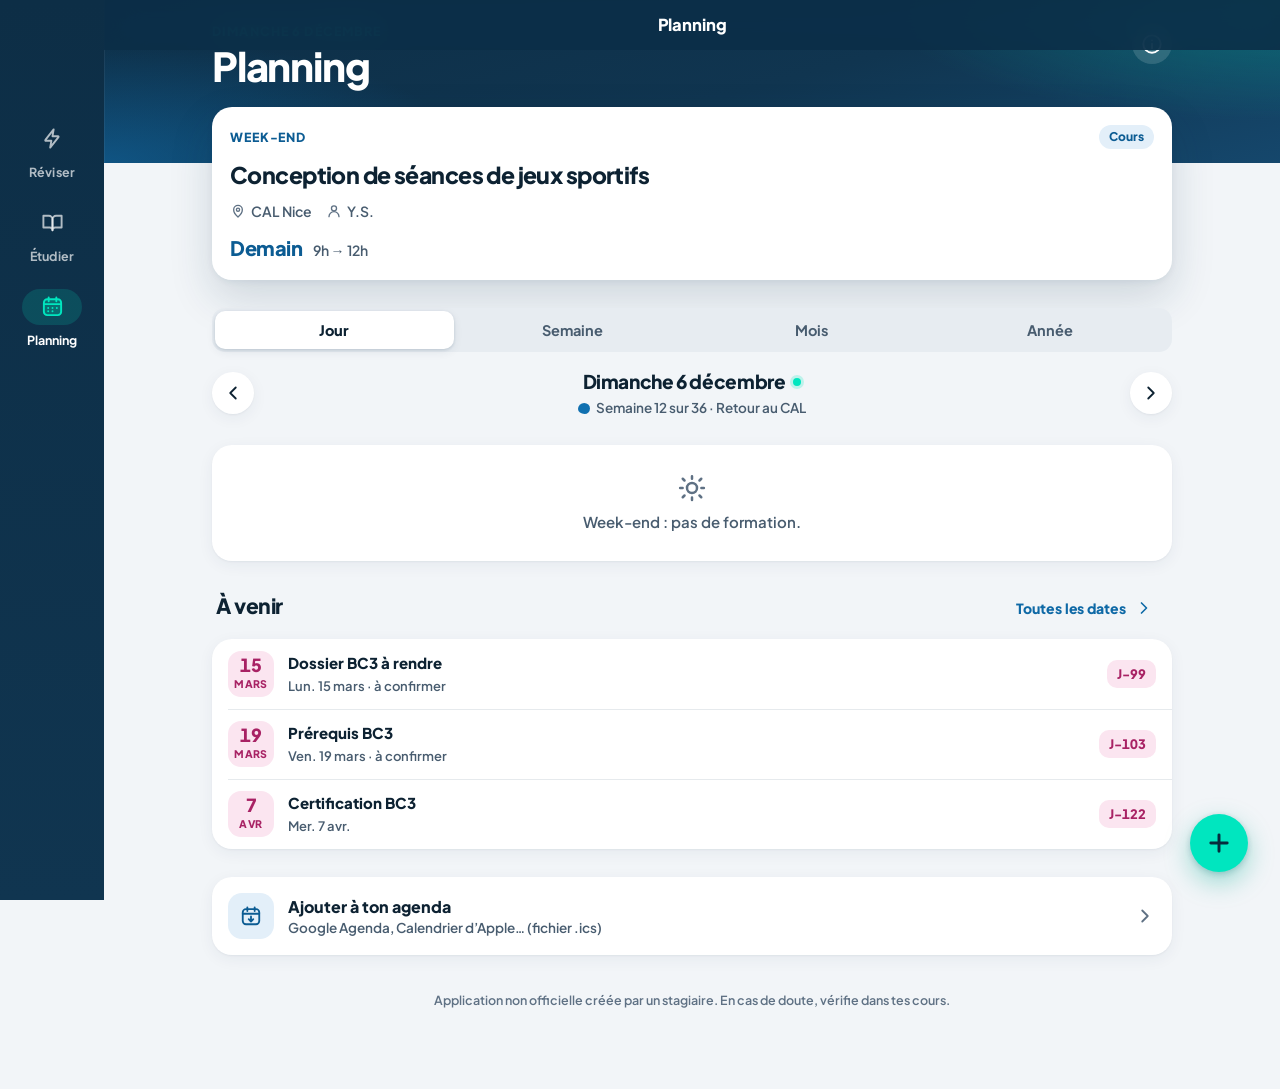
==== commit c887c8a6: "Réviser: question statuses, Relecture mode and progress by question id - Only "verifie" questions re" ====
--- a/index.html
+++ b/index.html
@@ -83,6 +83,9 @@
       <symbol id="i-bulb" viewBox="0 0 24 24"><path d="M9 18.5h6M10 21.5h4"/><path d="M12 2.8a6.2 6.2 0 0 0-3.8 11.1c.7.6 1.1 1.4 1.1 2.3v.3h5.4v-.3c0-.9.4-1.7 1.1-2.3A6.2 6.2 0 0 0 12 2.8z"/></symbol>
       <symbol id="i-volume" viewBox="0 0 24 24"><path d="M4.5 9.5h3l4.5-4v13l-4.5-4h-3z"/><path d="M15.5 9a4.2 4.2 0 0 1 0 6M18.2 6.5a8 8 0 0 1 0 11"/></symbol>
       <symbol id="i-mute" viewBox="0 0 24 24"><path d="M4.5 9.5h3l4.5-4v13l-4.5-4h-3z"/><path d="m16 9.5 5 5M21 9.5l-5 5"/></symbol>
+      <!-- Relecture -->
+      <symbol id="i-edit" viewBox="0 0 24 24"><path d="M4 20h4L19.3 8.7a2.6 2.6 0 0 0-3.7-3.7L4.3 16.3z"/><path d="m13.8 6.8 3.7 3.7"/></symbol>
+      <symbol id="i-clipboard" viewBox="0 0 24 24"><path d="M9 4.5H7.3A2.3 2.3 0 0 0 5 6.8v12.4a2.3 2.3 0 0 0 2.3 2.3h9.4a2.3 2.3 0 0 0 2.3-2.3V6.8a2.3 2.3 0 0 0-2.3-2.3H15"/><rect x="9" y="2.8" width="6" height="3.6" rx="1.2"/><path d="m9 13.6 2.2 2.2 4-4.2"/></symbol>
     </defs>
   </svg>
 
--- a/css/07-reviser.css
+++ b/css/07-reviser.css
@@ -148,7 +148,7 @@
 .rv-themehead__done { display: flex; justify-content: center; gap: 6px; color: var(--ok-ink); font-weight: 700; font-size: 14px; }
 
 /* ---- The path of lessons --------------------------------------------------------------- */
-.path { display: flex; flex-direction: column; align-items: center; gap: 22px; padding: 44px 0 6px; }
+.path { display: flex; flex-direction: column; align-items: center; gap: 46px; padding: 46px 0 6px; }
 .path__step {
   position: relative;
   display: flex;
@@ -190,8 +190,24 @@
   pointer-events: none;
 }
 .is-locked .path__node .icon { width: 26px; height: 26px; }
-.path__label { font-size: 13.5px; font-weight: 800; color: var(--text-2); }
-.is-locked .path__label { color: var(--text-3); }
+/* Open but not next (only in Relecture, or after a lesson with new questions) */
+.is-open .path__node { background: var(--azur-soft); color: var(--azur-ink); box-shadow: 0 6px 0 rgba(16, 112, 176, 0.28); }
+.is-open .path__node:active { box-shadow: 0 2px 0 rgba(16, 112, 176, 0.28); }
+.path__label { display: flex; flex-direction: column; align-items: center; gap: 1px; max-width: 172px; text-align: center; }
+.path__num { color: var(--text-2); font-size: 11.5px; font-weight: 800; letter-spacing: 0.07em; text-transform: uppercase; }
+.path__title { color: var(--text); font-size: 14.5px; line-height: 1.25; font-weight: 800; text-wrap: balance; }
+.is-locked .path__num, .is-locked .path__title { color: var(--text-3); }
+.path__relu {
+  margin-top: 5px;
+  padding: 2px 9px;
+  border-radius: 999px;
+  background: var(--lavande-soft);
+  color: var(--lavande-ink);
+  font-size: 12px;
+  font-weight: 800;
+  font-variant-numeric: tabular-nums;
+}
+.path__relu.is-done { background: var(--good-soft); color: var(--ok-ink); }
 .path__bubble {
   position: absolute;
   top: -40px;
@@ -281,7 +297,7 @@
   justify-content: flex-end;
   gap: 5px;
   min-width: 46px;
-  color: var(--heart);
+  color: var(--danger);       /* the number: darker red, readable (the heart keeps --heart) */
   font-size: 18px;
   font-weight: 800;
   font-variant-numeric: tabular-nums;
@@ -313,16 +329,18 @@
 }
 .question { display: flex; flex-direction: column; gap: 16px; }
 .question.is-shaking { animation: shake 0.45s ease; }
-.q-kind {
-  display: flex;
-  align-items: center;
-  flex-wrap: wrap;
+.q-kind { display: flex; align-items: center; flex-wrap: wrap; gap: 6px 8px; }
+.q-kind__type {
+  display: inline-flex;
+  align-items: center;
   gap: 8px;
+  margin-right: 2px;
   color: var(--text-2);
   font-size: 13.5px;
   font-weight: 800;
 }
-.q-kind > .icon { color: var(--link); }
+.q-kind__type .icon { color: var(--link); }
+.badge--id { font-variant-numeric: tabular-nums; letter-spacing: 0.01em; }
 .q-text { font-size: 21px; line-height: 1.32; font-weight: 800; letter-spacing: -0.015em; outline: none; text-wrap: pretty; }
 
 /* QCM */
@@ -373,6 +391,9 @@
 .choice.is-right { animation: pop 0.35s var(--ease); }
 .choice.is-wrong { border-color: var(--danger); background: var(--bad-soft); box-shadow: 0 3px 0 var(--danger); }
 .choice.is-wrong .choice__key { border-color: var(--danger); background: var(--danger); color: var(--surface); }
+.choice.is-checked .choice__key .icon { opacity: 1; }      /* ✓ or × once the answer is checked */
+/* Relecture: every choice stays easy to read, with the letter of the file (A, B, C, D). */
+.choice.is-lettered:disabled { opacity: 1; }
 
 /* Réponse à taper */
 .q-input { min-height: 56px; font-size: 18px; }
@@ -401,9 +422,8 @@
   font-weight: 600;
 }
 
-/* Associer */
+/* Associer: one grid, left and right buttons in turn, so each row lines up */
 .pairs { display: grid; grid-template-columns: minmax(0, 0.85fr) minmax(0, 1.15fr); gap: 10px; margin-top: 2px; }
-.pairs__col { display: flex; flex-direction: column; gap: 10px; }
 .pair {
   appearance: none;
   -webkit-appearance: none;
@@ -432,6 +452,8 @@
   animation: pop 0.35s var(--ease);
 }
 .pair.is-miss { border-color: var(--danger); background: var(--bad-soft); animation: shake 0.45s ease; }
+/* All found: each right button glides next to its left one (see alignPairs in player.js) */
+.pairs.is-solved .pair { animation: none; transition: transform 0.5s var(--ease), background-color 0.15s, border-color 0.15s; }
 
 /* Bottom: « Vérifier », then the result and « Continuer » */
 .player__bottom {
@@ -520,6 +542,157 @@
 .streak-note .icon { width: 18px; height: 18px; color: var(--orange); fill: currentColor; fill-opacity: 0.3; }
 .confetti { position: absolute; inset: 0; width: 100%; height: 100%; pointer-events: none; z-index: 5; }
 
+/* ---- Lesson title, under the bar ------------------------------------------------------ */
+.player__heading {
+  width: 100%;
+  max-width: 720px;
+  margin: 0 auto;
+  padding: 0 max(20px, env(safe-area-inset-right, 0px)) 2px max(20px, env(safe-area-inset-left, 0px));
+  overflow: hidden;
+  color: var(--text-2);
+  font-size: 13px;
+  font-weight: 800;
+  text-align: center;
+  text-overflow: ellipsis;
+  white-space: nowrap;
+}
+
+/* ---- Relecture: what to check, and the verdict ----------------------------------------- */
+.feedback__extra { font-size: 14px; font-weight: 600; color: var(--text); }
+.feedback__extra b { font-weight: 800; }
+.verdict-slot { align-self: stretch; }
+.verdict {
+  display: flex;
+  flex-direction: column;
+  gap: 10px;
+  margin-top: 6px;
+  padding: 12px;
+  border-radius: 16px;
+  background: var(--surface);
+  box-shadow: inset 0 0 0 1.5px var(--lavande-soft), var(--shadow-1);
+}
+.verdict__label { display: flex; align-items: center; gap: 7px; color: var(--lavande-ink); font-size: 13.5px; font-weight: 800; }
+.verdict__btns { display: grid; grid-template-columns: 1fr 1fr; gap: 8px; }
+.verdict__btn {
+  appearance: none;
+  -webkit-appearance: none;
+  display: inline-flex;
+  align-items: center;
+  justify-content: center;
+  gap: 7px;
+  min-height: 46px;
+  padding: 0 10px;
+  border: 2px solid var(--line-strong);
+  border-radius: 13px;
+  background: var(--surface);
+  color: var(--text);
+  font-size: 15px;
+  font-weight: 800;
+  transition: border-color 0.15s, background-color 0.15s, color 0.15s, transform 0.12s ease;
+}
+.verdict__btn:active { transform: scale(0.97); }
+.verdict__btn .icon { width: 18px; height: 18px; }
+.verdict__btn--ok[aria-pressed="true"] { border-color: var(--ok-ink); background: var(--good-soft); color: var(--ok-ink); }
+.verdict__btn--fix[aria-pressed="true"] { border-color: var(--warn-ink); background: var(--warn-soft); color: var(--warn-ink); }
+.verdict__btn[aria-pressed="true"] .icon { stroke-width: 2.6; }
+.verdict__note { color: var(--text-2); font-size: 13.5px; font-weight: 600; }
+.verdict__edit {
+  margin-left: 6px;
+  padding: 0;
+  border: 0;
+  background: none;
+  color: var(--link);
+  font-size: 13.5px;
+  font-weight: 800;
+}
+.sheet-hint { margin-top: -6px; color: var(--text-2); font-size: 13px; font-weight: 600; }
+
+/* « Mode relecture » card in Réviser */
+.rv-relecture {
+  display: flex;
+  align-items: center;
+  gap: 14px;
+  padding: 14px 16px;
+  box-shadow: var(--shadow-1), inset 0 0 0 1.5px var(--lavande-soft);
+}
+.rv-relecture__icon {
+  width: 44px;
+  height: 44px;
+  flex: none;
+  border-radius: 14px;
+  display: grid;
+  place-items: center;
+  background: var(--lavande-soft);
+  color: var(--lavande-ink);
+}
+.rv-relecture__body { flex: 1; min-width: 0; display: flex; flex-direction: column; gap: 2px; }
+.rv-relecture__title { font-size: 15.5px; font-weight: 800; }
+.rv-relecture__text { font-size: 13.5px; font-weight: 600; color: var(--text-2); }
+.rv-relecture .rv-progress i { background: var(--lavande); }
+.rv-relecture__end { display: inline-flex; align-items: center; gap: 2px; color: var(--lavande-ink); font-size: 14px; font-weight: 800; }
+
+/* « Questions en préparation » */
+.rv-next--soon .rv-next__label { color: var(--azur-ink); }
+.rv-theme.is-soon .rv-theme__num { color: var(--text-2); }
+.rv-theme.is-soon .rv-theme__end { color: var(--text-3); }
+.rv-soon .icon { color: var(--azur-ink); }
+.rv-soon b { color: var(--text); font-size: 16px; }
+
+/* ---- Rapport de relecture (Infos › Rapport) -------------------------------------------- */
+.rl-head { display: flex; flex-direction: column; gap: 8px; padding: 16px 18px 18px; }
+.rl-head__title { font-size: 26px; line-height: 1.15; font-weight: 800; letter-spacing: -0.025em; }
+.rl-head__count { color: var(--text-2); font-size: 15px; font-weight: 700; }
+.rl-head__count b { margin-right: 2px; color: var(--text); font-size: 24px; font-weight: 800; font-variant-numeric: tabular-nums; }
+.rl-head__bar { height: 8px; margin: 0 0 4px; border-radius: 4px; }
+.rl-head__bar i { border-radius: 4px; background: var(--lavande); }
+.rl-head .btn { margin-top: 6px; }
+.rl-chips { display: flex; flex-wrap: wrap; gap: 6px; }
+.rl-chip {
+  display: inline-flex;
+  align-items: center;
+  gap: 5px;
+  padding: 5px 10px;
+  border-radius: 999px;
+  background: var(--fill);
+  color: var(--text-2);
+  font-size: 13px;
+  font-weight: 800;
+}
+.rl-chip--ok { background: var(--good-soft); color: var(--ok-ink); }
+.rl-chip--fix { background: var(--warn-soft); color: var(--warn-ink); }
+.rl-help { color: var(--text-2); font-size: 13.5px; font-weight: 600; text-align: center; text-wrap: balance; }
+.rl-item { align-items: flex-start; }
+.rl-item__id { margin-bottom: 4px; }
+.rl-item .list__text { color: var(--warn-ink); font-weight: 700; }
+.list__row > .icon { color: var(--text-3); }
+.rl-count {
+  display: inline-flex;
+  align-items: center;
+  gap: 4px;
+  flex: none;
+  color: var(--text-2);
+  font-size: 14px;
+  font-weight: 800;
+  font-variant-numeric: tabular-nums;
+}
+.rl-count.is-done { color: var(--ok-ink); }
+.rl-preview {
+  margin: 0;
+  padding: 14px 16px;
+  border-radius: var(--radius-m);
+  background: var(--surface);
+  box-shadow: var(--shadow-1);
+  color: var(--text);
+  font: 600 13.5px/1.55 var(--font);
+  white-space: pre-wrap;
+  overflow-wrap: anywhere;
+  -webkit-user-select: text;
+  user-select: text;
+}
+.rl-empty { padding: 20px; }
+.rl-empty .icon { color: var(--ok-ink); }
+.rl-switch__row { cursor: pointer; }
+
 /* ---- Animations ------------------------------------------------------------------------- */
 @keyframes shake {
   0%, 100% { transform: translateX(0); }
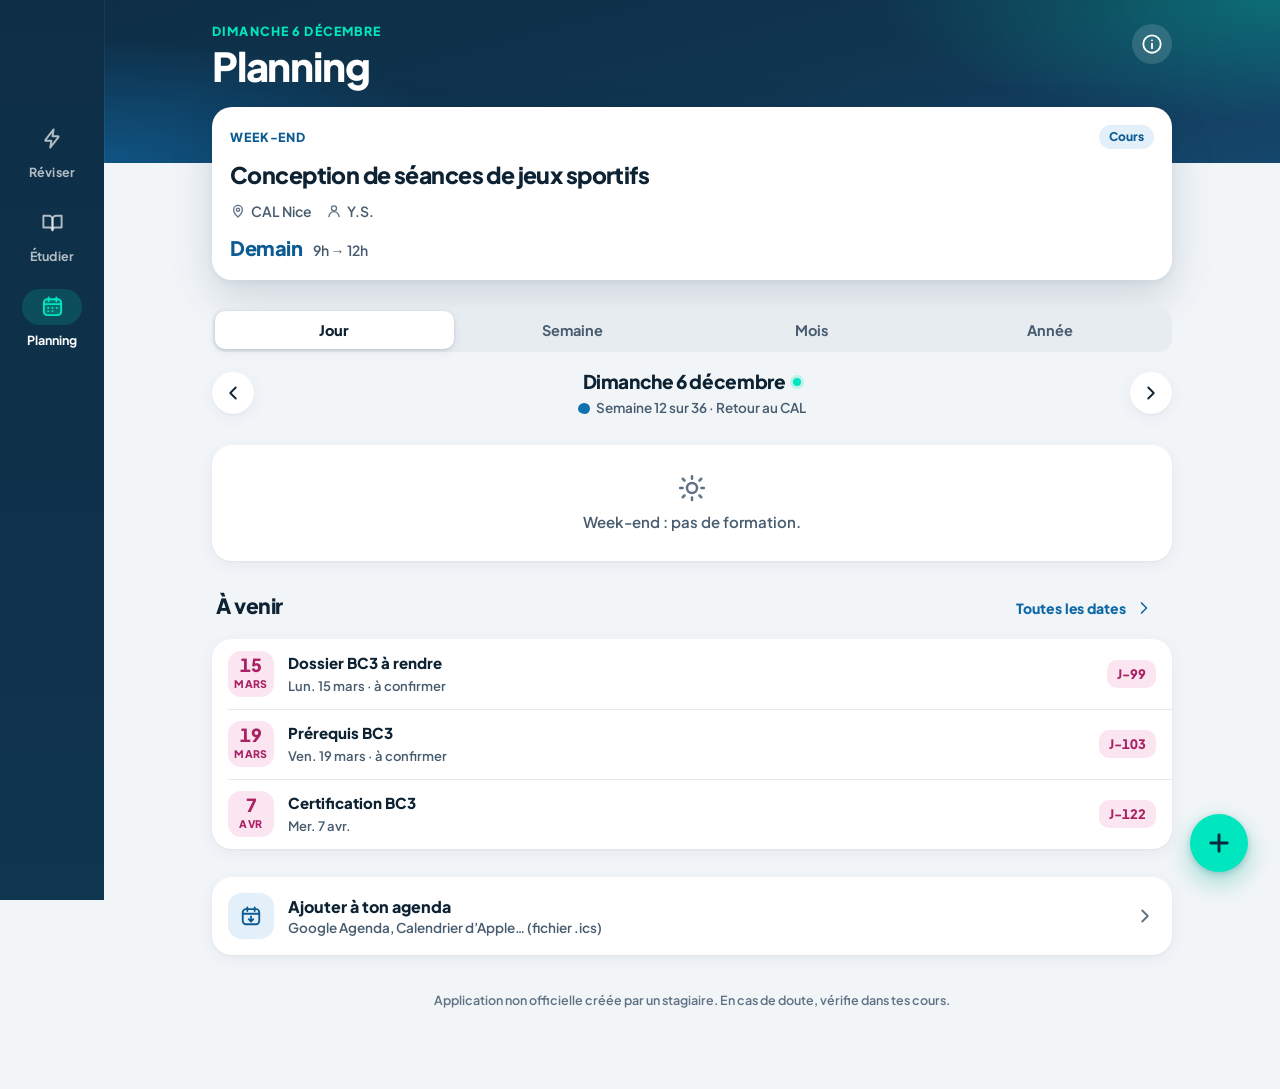
==== commit 02a7fb4a: "Merge pull request #3 from invinciricker/chat/phase-2 Chat/phase 2" ====
--- a/index.html
+++ b/index.html
@@ -83,9 +83,6 @@
       <symbol id="i-bulb" viewBox="0 0 24 24"><path d="M9 18.5h6M10 21.5h4"/><path d="M12 2.8a6.2 6.2 0 0 0-3.8 11.1c.7.6 1.1 1.4 1.1 2.3v.3h5.4v-.3c0-.9.4-1.7 1.1-2.3A6.2 6.2 0 0 0 12 2.8z"/></symbol>
       <symbol id="i-volume" viewBox="0 0 24 24"><path d="M4.5 9.5h3l4.5-4v13l-4.5-4h-3z"/><path d="M15.5 9a4.2 4.2 0 0 1 0 6M18.2 6.5a8 8 0 0 1 0 11"/></symbol>
       <symbol id="i-mute" viewBox="0 0 24 24"><path d="M4.5 9.5h3l4.5-4v13l-4.5-4h-3z"/><path d="m16 9.5 5 5M21 9.5l-5 5"/></symbol>
-      <!-- Relecture -->
-      <symbol id="i-edit" viewBox="0 0 24 24"><path d="M4 20h4L19.3 8.7a2.6 2.6 0 0 0-3.7-3.7L4.3 16.3z"/><path d="m13.8 6.8 3.7 3.7"/></symbol>
-      <symbol id="i-clipboard" viewBox="0 0 24 24"><path d="M9 4.5H7.3A2.3 2.3 0 0 0 5 6.8v12.4a2.3 2.3 0 0 0 2.3 2.3h9.4a2.3 2.3 0 0 0 2.3-2.3V6.8a2.3 2.3 0 0 0-2.3-2.3H15"/><rect x="9" y="2.8" width="6" height="3.6" rx="1.2"/><path d="m9 13.6 2.2 2.2 4-4.2"/></symbol>
     </defs>
   </svg>
 
--- a/css/07-reviser.css
+++ b/css/07-reviser.css
@@ -148,7 +148,7 @@
 .rv-themehead__done { display: flex; justify-content: center; gap: 6px; color: var(--ok-ink); font-weight: 700; font-size: 14px; }
 
 /* ---- The path of lessons --------------------------------------------------------------- */
-.path { display: flex; flex-direction: column; align-items: center; gap: 46px; padding: 46px 0 6px; }
+.path { display: flex; flex-direction: column; align-items: center; gap: 22px; padding: 44px 0 6px; }
 .path__step {
   position: relative;
   display: flex;
@@ -190,24 +190,8 @@
   pointer-events: none;
 }
 .is-locked .path__node .icon { width: 26px; height: 26px; }
-/* Open but not next (only in Relecture, or after a lesson with new questions) */
-.is-open .path__node { background: var(--azur-soft); color: var(--azur-ink); box-shadow: 0 6px 0 rgba(16, 112, 176, 0.28); }
-.is-open .path__node:active { box-shadow: 0 2px 0 rgba(16, 112, 176, 0.28); }
-.path__label { display: flex; flex-direction: column; align-items: center; gap: 1px; max-width: 172px; text-align: center; }
-.path__num { color: var(--text-2); font-size: 11.5px; font-weight: 800; letter-spacing: 0.07em; text-transform: uppercase; }
-.path__title { color: var(--text); font-size: 14.5px; line-height: 1.25; font-weight: 800; text-wrap: balance; }
-.is-locked .path__num, .is-locked .path__title { color: var(--text-3); }
-.path__relu {
-  margin-top: 5px;
-  padding: 2px 9px;
-  border-radius: 999px;
-  background: var(--lavande-soft);
-  color: var(--lavande-ink);
-  font-size: 12px;
-  font-weight: 800;
-  font-variant-numeric: tabular-nums;
-}
-.path__relu.is-done { background: var(--good-soft); color: var(--ok-ink); }
+.path__label { font-size: 13.5px; font-weight: 800; color: var(--text-2); }
+.is-locked .path__label { color: var(--text-3); }
 .path__bubble {
   position: absolute;
   top: -40px;
@@ -297,7 +281,7 @@
   justify-content: flex-end;
   gap: 5px;
   min-width: 46px;
-  color: var(--danger);       /* the number: darker red, readable (the heart keeps --heart) */
+  color: var(--heart);
   font-size: 18px;
   font-weight: 800;
   font-variant-numeric: tabular-nums;
@@ -329,18 +313,16 @@
 }
 .question { display: flex; flex-direction: column; gap: 16px; }
 .question.is-shaking { animation: shake 0.45s ease; }
-.q-kind { display: flex; align-items: center; flex-wrap: wrap; gap: 6px 8px; }
-.q-kind__type {
-  display: inline-flex;
-  align-items: center;
+.q-kind {
+  display: flex;
+  align-items: center;
+  flex-wrap: wrap;
   gap: 8px;
-  margin-right: 2px;
   color: var(--text-2);
   font-size: 13.5px;
   font-weight: 800;
 }
-.q-kind__type .icon { color: var(--link); }
-.badge--id { font-variant-numeric: tabular-nums; letter-spacing: 0.01em; }
+.q-kind > .icon { color: var(--link); }
 .q-text { font-size: 21px; line-height: 1.32; font-weight: 800; letter-spacing: -0.015em; outline: none; text-wrap: pretty; }
 
 /* QCM */
@@ -391,9 +373,6 @@
 .choice.is-right { animation: pop 0.35s var(--ease); }
 .choice.is-wrong { border-color: var(--danger); background: var(--bad-soft); box-shadow: 0 3px 0 var(--danger); }
 .choice.is-wrong .choice__key { border-color: var(--danger); background: var(--danger); color: var(--surface); }
-.choice.is-checked .choice__key .icon { opacity: 1; }      /* ✓ or × once the answer is checked */
-/* Relecture: every choice stays easy to read, with the letter of the file (A, B, C, D). */
-.choice.is-lettered:disabled { opacity: 1; }
 
 /* Réponse à taper */
 .q-input { min-height: 56px; font-size: 18px; }
@@ -422,8 +401,9 @@
   font-weight: 600;
 }
 
-/* Associer: one grid, left and right buttons in turn, so each row lines up */
+/* Associer */
 .pairs { display: grid; grid-template-columns: minmax(0, 0.85fr) minmax(0, 1.15fr); gap: 10px; margin-top: 2px; }
+.pairs__col { display: flex; flex-direction: column; gap: 10px; }
 .pair {
   appearance: none;
   -webkit-appearance: none;
@@ -452,8 +432,6 @@
   animation: pop 0.35s var(--ease);
 }
 .pair.is-miss { border-color: var(--danger); background: var(--bad-soft); animation: shake 0.45s ease; }
-/* All found: each right button glides next to its left one (see alignPairs in player.js) */
-.pairs.is-solved .pair { animation: none; transition: transform 0.5s var(--ease), background-color 0.15s, border-color 0.15s; }
 
 /* Bottom: « Vérifier », then the result and « Continuer » */
 .player__bottom {
@@ -542,157 +520,6 @@
 .streak-note .icon { width: 18px; height: 18px; color: var(--orange); fill: currentColor; fill-opacity: 0.3; }
 .confetti { position: absolute; inset: 0; width: 100%; height: 100%; pointer-events: none; z-index: 5; }
 
-/* ---- Lesson title, under the bar ------------------------------------------------------ */
-.player__heading {
-  width: 100%;
-  max-width: 720px;
-  margin: 0 auto;
-  padding: 0 max(20px, env(safe-area-inset-right, 0px)) 2px max(20px, env(safe-area-inset-left, 0px));
-  overflow: hidden;
-  color: var(--text-2);
-  font-size: 13px;
-  font-weight: 800;
-  text-align: center;
-  text-overflow: ellipsis;
-  white-space: nowrap;
-}
-
-/* ---- Relecture: what to check, and the verdict ----------------------------------------- */
-.feedback__extra { font-size: 14px; font-weight: 600; color: var(--text); }
-.feedback__extra b { font-weight: 800; }
-.verdict-slot { align-self: stretch; }
-.verdict {
-  display: flex;
-  flex-direction: column;
-  gap: 10px;
-  margin-top: 6px;
-  padding: 12px;
-  border-radius: 16px;
-  background: var(--surface);
-  box-shadow: inset 0 0 0 1.5px var(--lavande-soft), var(--shadow-1);
-}
-.verdict__label { display: flex; align-items: center; gap: 7px; color: var(--lavande-ink); font-size: 13.5px; font-weight: 800; }
-.verdict__btns { display: grid; grid-template-columns: 1fr 1fr; gap: 8px; }
-.verdict__btn {
-  appearance: none;
-  -webkit-appearance: none;
-  display: inline-flex;
-  align-items: center;
-  justify-content: center;
-  gap: 7px;
-  min-height: 46px;
-  padding: 0 10px;
-  border: 2px solid var(--line-strong);
-  border-radius: 13px;
-  background: var(--surface);
-  color: var(--text);
-  font-size: 15px;
-  font-weight: 800;
-  transition: border-color 0.15s, background-color 0.15s, color 0.15s, transform 0.12s ease;
-}
-.verdict__btn:active { transform: scale(0.97); }
-.verdict__btn .icon { width: 18px; height: 18px; }
-.verdict__btn--ok[aria-pressed="true"] { border-color: var(--ok-ink); background: var(--good-soft); color: var(--ok-ink); }
-.verdict__btn--fix[aria-pressed="true"] { border-color: var(--warn-ink); background: var(--warn-soft); color: var(--warn-ink); }
-.verdict__btn[aria-pressed="true"] .icon { stroke-width: 2.6; }
-.verdict__note { color: var(--text-2); font-size: 13.5px; font-weight: 600; }
-.verdict__edit {
-  margin-left: 6px;
-  padding: 0;
-  border: 0;
-  background: none;
-  color: var(--link);
-  font-size: 13.5px;
-  font-weight: 800;
-}
-.sheet-hint { margin-top: -6px; color: var(--text-2); font-size: 13px; font-weight: 600; }
-
-/* « Mode relecture » card in Réviser */
-.rv-relecture {
-  display: flex;
-  align-items: center;
-  gap: 14px;
-  padding: 14px 16px;
-  box-shadow: var(--shadow-1), inset 0 0 0 1.5px var(--lavande-soft);
-}
-.rv-relecture__icon {
-  width: 44px;
-  height: 44px;
-  flex: none;
-  border-radius: 14px;
-  display: grid;
-  place-items: center;
-  background: var(--lavande-soft);
-  color: var(--lavande-ink);
-}
-.rv-relecture__body { flex: 1; min-width: 0; display: flex; flex-direction: column; gap: 2px; }
-.rv-relecture__title { font-size: 15.5px; font-weight: 800; }
-.rv-relecture__text { font-size: 13.5px; font-weight: 600; color: var(--text-2); }
-.rv-relecture .rv-progress i { background: var(--lavande); }
-.rv-relecture__end { display: inline-flex; align-items: center; gap: 2px; color: var(--lavande-ink); font-size: 14px; font-weight: 800; }
-
-/* « Questions en préparation » */
-.rv-next--soon .rv-next__label { color: var(--azur-ink); }
-.rv-theme.is-soon .rv-theme__num { color: var(--text-2); }
-.rv-theme.is-soon .rv-theme__end { color: var(--text-3); }
-.rv-soon .icon { color: var(--azur-ink); }
-.rv-soon b { color: var(--text); font-size: 16px; }
-
-/* ---- Rapport de relecture (Infos › Rapport) -------------------------------------------- */
-.rl-head { display: flex; flex-direction: column; gap: 8px; padding: 16px 18px 18px; }
-.rl-head__title { font-size: 26px; line-height: 1.15; font-weight: 800; letter-spacing: -0.025em; }
-.rl-head__count { color: var(--text-2); font-size: 15px; font-weight: 700; }
-.rl-head__count b { margin-right: 2px; color: var(--text); font-size: 24px; font-weight: 800; font-variant-numeric: tabular-nums; }
-.rl-head__bar { height: 8px; margin: 0 0 4px; border-radius: 4px; }
-.rl-head__bar i { border-radius: 4px; background: var(--lavande); }
-.rl-head .btn { margin-top: 6px; }
-.rl-chips { display: flex; flex-wrap: wrap; gap: 6px; }
-.rl-chip {
-  display: inline-flex;
-  align-items: center;
-  gap: 5px;
-  padding: 5px 10px;
-  border-radius: 999px;
-  background: var(--fill);
-  color: var(--text-2);
-  font-size: 13px;
-  font-weight: 800;
-}
-.rl-chip--ok { background: var(--good-soft); color: var(--ok-ink); }
-.rl-chip--fix { background: var(--warn-soft); color: var(--warn-ink); }
-.rl-help { color: var(--text-2); font-size: 13.5px; font-weight: 600; text-align: center; text-wrap: balance; }
-.rl-item { align-items: flex-start; }
-.rl-item__id { margin-bottom: 4px; }
-.rl-item .list__text { color: var(--warn-ink); font-weight: 700; }
-.list__row > .icon { color: var(--text-3); }
-.rl-count {
-  display: inline-flex;
-  align-items: center;
-  gap: 4px;
-  flex: none;
-  color: var(--text-2);
-  font-size: 14px;
-  font-weight: 800;
-  font-variant-numeric: tabular-nums;
-}
-.rl-count.is-done { color: var(--ok-ink); }
-.rl-preview {
-  margin: 0;
-  padding: 14px 16px;
-  border-radius: var(--radius-m);
-  background: var(--surface);
-  box-shadow: var(--shadow-1);
-  color: var(--text);
-  font: 600 13.5px/1.55 var(--font);
-  white-space: pre-wrap;
-  overflow-wrap: anywhere;
-  -webkit-user-select: text;
-  user-select: text;
-}
-.rl-empty { padding: 20px; }
-.rl-empty .icon { color: var(--ok-ink); }
-.rl-switch__row { cursor: pointer; }
-
 /* ---- Animations ------------------------------------------------------------------------- */
 @keyframes shake {
   0%, 100% { transform: translateX(0); }
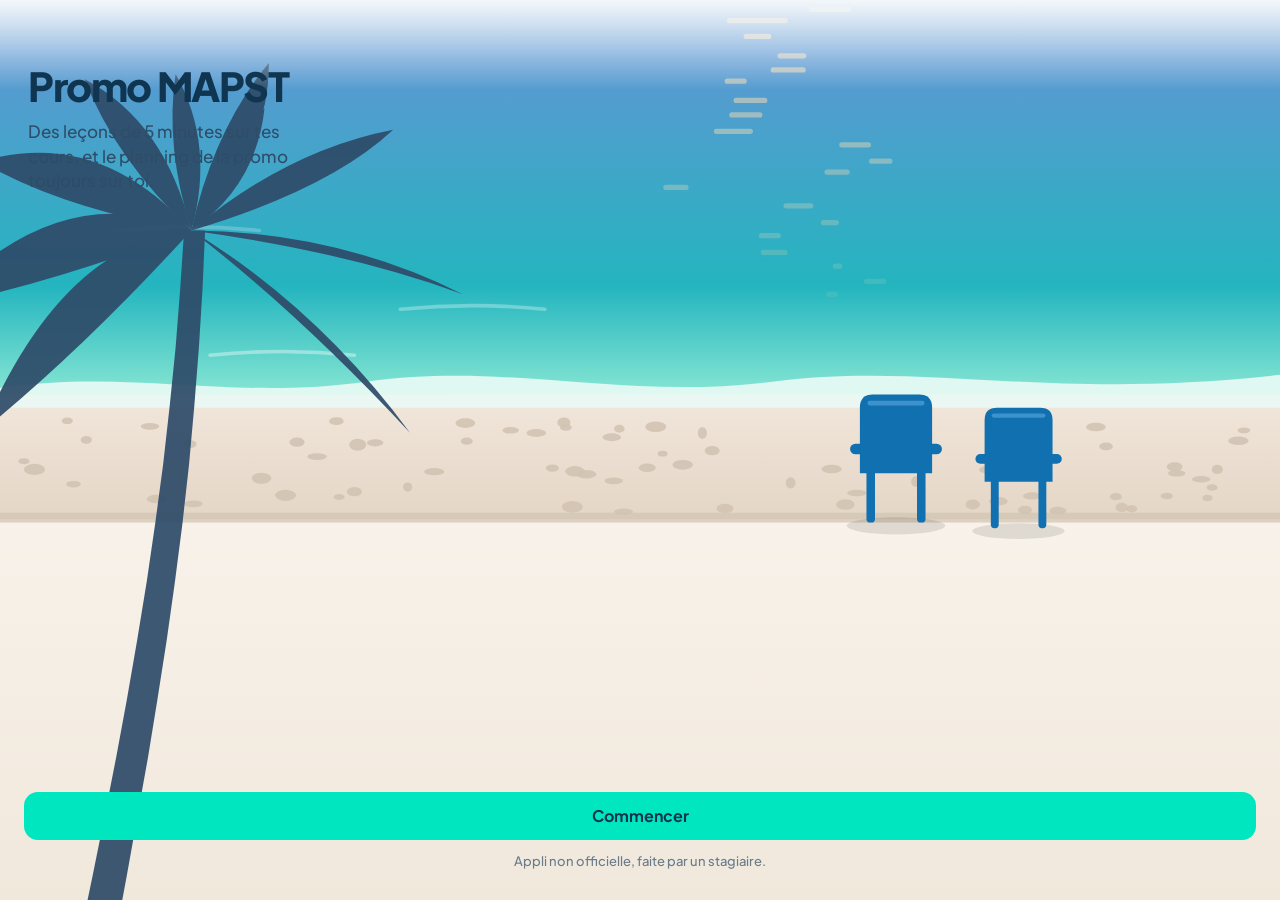
==== commit ce14079a: "Phase 3, work in progress: new look, navigation, Accueil, welcome, Profil - Design tokens from docs/" ====
--- a/index.html
+++ b/index.html
@@ -3,10 +3,12 @@
   Promo MAPST: the one and only page of the app.
 
   How the app is built (no framework, no build step):
-    - this file holds the frame of the app: the header, the 4 screens and the tab bar;
-    - css/   decides how it looks (colours and fonts are in css/01-tokens.css);
+    - this file holds the frame of the app: the icons, the tab bar and one empty
+      "panel" per tab; the pages are drawn inside by the code;
+    - css/   decides how it looks (colours, font and sizes are in css/01-tokens.css);
     - js/    decides how it works (js/app.js starts everything);
-    - content/ holds the texts and data (the planning, the themes...);
+    - content/ holds the texts and data (the planning, the questions...);
+    - img/   the illustrations (« la Baie »);
     - sw.js  keeps a copy of the app on the phone so it works offline.
   The README explains every folder in plain English.
 -->
@@ -15,14 +17,17 @@
   <meta charset="utf-8">
   <meta name="viewport" content="width=device-width, initial-scale=1, viewport-fit=cover">
   <title>Promo MAPST</title>
-  <meta name="description" content="Réviser, étudier et suivre le planning du BPJEPS MAPST (CAPA Sports, Nice, 2026-2027). Application non officielle.">
+  <meta name="description" content="Réviser et suivre le planning du BPJEPS MAPST (CAPA Sports, Nice, 2026-2027). Application non officielle.">
 
-  <!-- Light or dark: the app follows the setting of the phone. -->
+  <!-- Light or dark: the app follows the setting of the phone. The bars of the phone take
+       the colour of the page background. -->
   <meta name="color-scheme" content="light dark">
-  <meta name="theme-color" content="#0D2E46" media="(prefers-color-scheme: light)">
-  <meta name="theme-color" content="#071824" media="(prefers-color-scheme: dark)">
+  <meta name="theme-color" content="#F3F7FA" media="(prefers-color-scheme: light)">
+  <meta name="theme-color" content="#0B1A28" media="(prefers-color-scheme: dark)">
 
-  <!-- Installable app: name, icons, and full screen once added to the home screen. -->
+  <!-- Installable app: name, icons, and full screen once added to the home screen.
+       Status bar "default": a dark clock on a light bar, and the app starts below it
+       (docs/design/README.md explains why). -->
   <link rel="manifest" href="manifest.webmanifest">
   <link rel="icon" href="icons/icon.svg" type="image/svg+xml">
   <link rel="icon" href="icons/icon-192.png" type="image/png" sizes="192x192">
@@ -30,7 +35,22 @@
   <meta name="mobile-web-app-capable" content="yes">
   <meta name="apple-mobile-web-app-capable" content="yes">
   <meta name="apple-mobile-web-app-title" content="Promo MAPST">
-  <meta name="apple-mobile-web-app-status-bar-style" content="black-translucent">
+  <meta name="apple-mobile-web-app-status-bar-style" content="default">
+
+  <!-- iPhone launch images (the welcome screen), made by scripts/make_launch_images.cjs. -->
+  <!-- launch-images:start -->
+  <link rel="apple-touch-startup-image" href="icons/launch/launch-1320x2868.png" media="(device-width: 440px) and (device-height: 956px) and (-webkit-device-pixel-ratio: 3) and (orientation: portrait)">
+  <link rel="apple-touch-startup-image" href="icons/launch/launch-1290x2796.png" media="(device-width: 430px) and (device-height: 932px) and (-webkit-device-pixel-ratio: 3) and (orientation: portrait)">
+  <link rel="apple-touch-startup-image" href="icons/launch/launch-1284x2778.png" media="(device-width: 428px) and (device-height: 926px) and (-webkit-device-pixel-ratio: 3) and (orientation: portrait)">
+  <link rel="apple-touch-startup-image" href="icons/launch/launch-1260x2736.png" media="(device-width: 420px) and (device-height: 912px) and (-webkit-device-pixel-ratio: 3) and (orientation: portrait)">
+  <link rel="apple-touch-startup-image" href="icons/launch/launch-1242x2688.png" media="(device-width: 414px) and (device-height: 896px) and (-webkit-device-pixel-ratio: 3) and (orientation: portrait)">
+  <link rel="apple-touch-startup-image" href="icons/launch/launch-828x1792.png" media="(device-width: 414px) and (device-height: 896px) and (-webkit-device-pixel-ratio: 2) and (orientation: portrait)">
+  <link rel="apple-touch-startup-image" href="icons/launch/launch-1206x2622.png" media="(device-width: 402px) and (device-height: 874px) and (-webkit-device-pixel-ratio: 3) and (orientation: portrait)">
+  <link rel="apple-touch-startup-image" href="icons/launch/launch-1179x2556.png" media="(device-width: 393px) and (device-height: 852px) and (-webkit-device-pixel-ratio: 3) and (orientation: portrait)">
+  <link rel="apple-touch-startup-image" href="icons/launch/launch-1170x2532.png" media="(device-width: 390px) and (device-height: 844px) and (-webkit-device-pixel-ratio: 3) and (orientation: portrait)">
+  <link rel="apple-touch-startup-image" href="icons/launch/launch-1125x2436.png" media="(device-width: 375px) and (device-height: 812px) and (-webkit-device-pixel-ratio: 3) and (orientation: portrait)">
+  <link rel="apple-touch-startup-image" href="icons/launch/launch-750x1334.png" media="(device-width: 375px) and (device-height: 667px) and (-webkit-device-pixel-ratio: 2) and (orientation: portrait)">
+  <!-- launch-images:end -->
 
   <!-- The font is stored in the app itself (vendor/fonts), so it also works offline. -->
   <link rel="preload" href="vendor/fonts/plus-jakarta-sans.woff2" as="font" type="font/woff2" crossorigin>
@@ -45,93 +65,90 @@
   <link rel="stylesheet" href="css/07-reviser.css">
 </head>
 <body>
-  <!-- Icons: drawn once here, then reused everywhere with <svg><use href="#i-name"/></svg>. -->
+  <!-- Icons: drawn once here (24 × 24, round strokes), then reused everywhere with
+       <svg><use href="#i-name"/></svg> (see icon() in js/core/dom.js). -->
   <svg width="0" height="0" style="position:absolute" aria-hidden="true">
     <defs>
-      <symbol id="i-reviser" viewBox="0 0 24 24"><path d="M13.2 2.5 4.6 13.4a.6.6 0 0 0 .5 1h5.7l-1.2 7.1 8.6-10.9a.6.6 0 0 0-.5-1h-5.7z"/></symbol>
-      <symbol id="i-etudier" viewBox="0 0 24 24"><path d="M2.5 5h5.8A3.7 3.7 0 0 1 12 8.7V20a2.8 2.8 0 0 0-2.8-2.8H2.5z"/><path d="M21.5 5h-5.8A3.7 3.7 0 0 0 12 8.7V20a2.8 2.8 0 0 1 2.8-2.8h6.7z"/></symbol>
-      <symbol id="i-planning" viewBox="0 0 24 24"><rect x="3" y="4.5" width="18" height="16.5" rx="3.5"/><path d="M3 9.5h18M8 2.5v4M16 2.5v4"/><path d="M7.5 13.5h.01M12 13.5h.01M16.5 13.5h.01M7.5 17h.01M12 17h.01"/></symbol>
-      <symbol id="i-info" viewBox="0 0 24 24"><circle cx="12" cy="12" r="9.5"/><path d="M12 16.5v-5M12 8h.01"/></symbol>
-      <symbol id="i-left" viewBox="0 0 24 24"><path d="m15 18-6-6 6-6"/></symbol>
-      <symbol id="i-right" viewBox="0 0 24 24"><path d="m9 18 6-6-6-6"/></symbol>
-      <symbol id="i-plus" viewBox="0 0 24 24"><path d="M12 5v14M5 12h14"/></symbol>
-      <symbol id="i-close" viewBox="0 0 24 24"><path d="M17 7 7 17M7 7l10 10"/></symbol>
-      <symbol id="i-pin" viewBox="0 0 24 24"><path d="M12 21s-6.5-5.6-6.5-11a6.5 6.5 0 0 1 13 0c0 5.4-6.5 11-6.5 11z"/><circle cx="12" cy="10" r="2.4"/></symbol>
-      <symbol id="i-user" viewBox="0 0 24 24"><circle cx="12" cy="8" r="3.8"/><path d="M4.5 20.5a7.5 7.5 0 0 1 15 0"/></symbol>
-      <symbol id="i-clock" viewBox="0 0 24 24"><circle cx="12" cy="12" r="9.5"/><path d="M12 7v5l3.2 2"/></symbol>
-      <symbol id="i-alert" viewBox="0 0 24 24"><path d="M10.3 4.2 2.6 17.6A2 2 0 0 0 4.3 20.5h15.4a2 2 0 0 0 1.7-2.9L13.7 4.2a2 2 0 0 0-3.4 0z"/><path d="M12 9.5v4M12 17h.01"/></symbol>
-      <symbol id="i-export" viewBox="0 0 24 24"><rect x="3" y="4.5" width="18" height="16.5" rx="3.5"/><path d="M3 9.5h18M8 2.5v4M16 2.5v4M12 12.5v5.5M9.5 15.5 12 18l2.5-2.5"/></symbol>
-      <symbol id="i-download" viewBox="0 0 24 24"><path d="M12 3.5v11M7.5 10 12 14.5 16.5 10M4.5 20h15"/></symbol>
-      <symbol id="i-copy" viewBox="0 0 24 24"><rect x="8.5" y="8.5" width="12" height="12" rx="2.5"/><path d="M15.5 8.5V6A2.5 2.5 0 0 0 13 3.5H6A2.5 2.5 0 0 0 3.5 6v7A2.5 2.5 0 0 0 6 15.5h2.5"/></symbol>
+      <!-- The tabs -->
+      <symbol id="i-home" viewBox="0 0 24 24"><path d="M4 10.4 12 4l8 6.4V19a1.6 1.6 0 0 1-1.6 1.6H15v-5.4H9v5.4H5.6A1.6 1.6 0 0 1 4 19z"/></symbol>
+      <symbol id="i-bolt" viewBox="0 0 24 24"><path d="M13.2 2.8 5 13.4h6.1L10.2 21 18.4 10.4h-6.1z"/></symbol>
+      <symbol id="i-book" viewBox="0 0 24 24"><path d="M2.8 5.2h5.8A3.4 3.4 0 0 1 12 8.6v11a2.6 2.6 0 0 0-2.6-2.6H2.8z"/><path d="M21.2 5.2h-5.8A3.4 3.4 0 0 0 12 8.6v11a2.6 2.6 0 0 1 2.6-2.6h6.6z"/></symbol>
+      <symbol id="i-cal" viewBox="0 0 24 24"><rect x="3.2" y="4.6" width="17.6" height="16.2" rx="3.6"/><path d="M3.2 9.6h17.6M8 2.8v3.6M16 2.8v3.6"/></symbol>
+      <!-- Moving around -->
+      <symbol id="i-left" viewBox="0 0 24 24"><path d="m14.5 18-6-6 6-6"/></symbol>
+      <symbol id="i-right" viewBox="0 0 24 24"><path d="m9.5 18 6-6-6-6"/></symbol>
+      <symbol id="i-plus" viewBox="0 0 24 24"><path d="M12 5.5v13M5.5 12h13"/></symbol>
+      <symbol id="i-x" viewBox="0 0 24 24"><path d="M6.5 6.5l11 11M17.5 6.5l-11 11"/></symbol>
       <symbol id="i-check" viewBox="0 0 24 24"><path d="m5 12.5 4.5 4.5L19 7.5"/></symbol>
-      <symbol id="i-lock" viewBox="0 0 24 24"><rect x="4.5" y="10.5" width="15" height="10.5" rx="2.8"/><path d="M8 10.5V7.8a4 4 0 0 1 8 0v2.7"/></symbol>
-      <symbol id="i-today" viewBox="0 0 24 24"><circle cx="12" cy="12" r="7.5"/><circle cx="12" cy="12" r="2.6"/><path d="M12 2v2.5M12 19.5V22M2 12h2.5M19.5 12H22"/></symbol>
-      <symbol id="i-trash" viewBox="0 0 24 24"><path d="M4 7h16M9.5 7V4.5h5V7M6.5 7l1 13h9l1-13"/></symbol>
+      <symbol id="i-play" viewBox="0 0 24 24"><path d="M8.5 5.8v12.4l10-6.2z" fill="currentColor"/></symbol>
+      <!-- Réviser -->
+      <symbol id="i-flame" viewBox="0 0 24 24"><path d="M12 2.8c.6 3 2.6 4.6 4.1 6.4 1.4 1.7 2.4 3.4 2.4 5.6a6.5 6.5 0 0 1-13 0c0-2.4 1.2-4.2 2.6-5.6.3 1.4 1 2.4 2 2.8C9.6 9 10.2 5.4 12 2.8z"/></symbol>
+      <symbol id="i-heart" viewBox="0 0 24 24"><path d="M12 20.4s-8-4.7-8-10.6a4.4 4.4 0 0 1 8-2.6 4.4 4.4 0 0 1 8 2.6c0 5.9-8 10.6-8 10.6z"/></symbol>
       <symbol id="i-repeat" viewBox="0 0 24 24"><path d="M17 2.5 20.5 6 17 9.5"/><path d="M3.5 11V9.5A3.5 3.5 0 0 1 7 6h13.5"/><path d="M7 21.5 3.5 18 7 14.5"/><path d="M20.5 13v1.5A3.5 3.5 0 0 1 17 18H3.5"/></symbol>
-      <symbol id="i-sparkles" viewBox="0 0 24 24"><path d="M10 3.5 11.8 8l4.5 1.8-4.5 1.8L10 16l-1.8-4.4L3.7 9.8 8.2 8z"/><path d="M18 14l.9 2.1 2.1.9-2.1.9L18 20l-.9-2.1-2.1-.9 2.1-.9z"/></symbol>
-      <symbol id="i-phone" viewBox="0 0 24 24"><rect x="6.5" y="2.5" width="11" height="19" rx="2.8"/><path d="M11 18.5h2"/></symbol>
-      <symbol id="i-share" viewBox="0 0 24 24"><path d="M12 3.5v11M8 7.5l4-4 4 4"/><path d="M6 11H5.5A1.5 1.5 0 0 0 4 12.5v7A1.5 1.5 0 0 0 5.5 21h13a1.5 1.5 0 0 0 1.5-1.5v-7a1.5 1.5 0 0 0-1.5-1.5H18"/></symbol>
-      <symbol id="i-more" viewBox="0 0 24 24"><path d="M12 5h.01M12 12h.01M12 19h.01"/></symbol>
-      <symbol id="i-sun" viewBox="0 0 24 24"><circle cx="12" cy="12" r="4"/><path d="M12 2.5v2M12 19.5v2M4.6 4.6l1.4 1.4M18 18l1.4 1.4M2.5 12h2M19.5 12h2M4.6 19.4 6 18M18 6l1.4-1.4"/></symbol>
+      <symbol id="i-lock" viewBox="0 0 24 24"><rect x="4.6" y="10.4" width="14.8" height="10.6" rx="2.8"/><path d="M8 10.4V7.8a4 4 0 0 1 8 0v2.6"/></symbol>
       <symbol id="i-award" viewBox="0 0 24 24"><circle cx="12" cy="9" r="5.5"/><path d="M8.6 13.4 7.5 21l4.5-2.6 4.5 2.6-1.1-7.6"/></symbol>
-      <symbol id="i-coffee" viewBox="0 0 24 24"><path d="M4.5 9.5h12v4a5 5 0 0 1-5 5h-2a5 5 0 0 1-5-5z"/><path d="M16.5 11h1.3a2.3 2.3 0 0 1 0 4.6h-1.6M8 3v3M12 3v3"/></symbol>
-      <symbol id="i-flag" viewBox="0 0 24 24"><path d="M5 21V4.5M5 4.5h11.5l-2 4 2 4H5"/></symbol>
-      <symbol id="i-layers" viewBox="0 0 24 24"><path d="m12 3 9 5-9 5-9-5z"/><path d="m3 13 9 5 9-5"/></symbol>
-      <!-- Réviser -->
-      <symbol id="i-flame" viewBox="0 0 24 24"><path d="M12 2.8c.6 3 2.6 4.6 4.1 6.4 1.4 1.7 2.4 3.4 2.4 5.6a6.5 6.5 0 0 1-13 0c0-2.4 1.2-4.2 2.6-5.6.3 1.4 1 2.4 2 2.8C9.6 9 10.2 5.4 12 2.8z"/><path d="M12 21.3a3 3 0 0 1-3-3c0-1.6 1.2-2.7 3-4.5 1.8 1.8 3 2.9 3 4.5a3 3 0 0 1-3 3z"/></symbol>
-      <symbol id="i-heart" viewBox="0 0 24 24"><path d="M12 20.6s-7.8-4.6-9.2-9.6C1.9 7.6 4 4.4 7.3 4.4c2 0 3.6 1.1 4.7 2.7 1.1-1.6 2.7-2.7 4.7-2.7 3.3 0 5.4 3.2 4.5 6.6-1.4 5-9.2 9.6-9.2 9.6z"/></symbol>
       <symbol id="i-bulb" viewBox="0 0 24 24"><path d="M9 18.5h6M10 21.5h4"/><path d="M12 2.8a6.2 6.2 0 0 0-3.8 11.1c.7.6 1.1 1.4 1.1 2.3v.3h5.4v-.3c0-.9.4-1.7 1.1-2.3A6.2 6.2 0 0 0 12 2.8z"/></symbol>
       <symbol id="i-volume" viewBox="0 0 24 24"><path d="M4.5 9.5h3l4.5-4v13l-4.5-4h-3z"/><path d="M15.5 9a4.2 4.2 0 0 1 0 6M18.2 6.5a8 8 0 0 1 0 11"/></symbol>
       <symbol id="i-mute" viewBox="0 0 24 24"><path d="M4.5 9.5h3l4.5-4v13l-4.5-4h-3z"/><path d="m16 9.5 5 5M21 9.5l-5 5"/></symbol>
+      <!-- The themes of Réviser (a new theme gets i-bolt) -->
+      <symbol id="i-figure" viewBox="0 0 24 24"><circle cx="12" cy="4.8" r="2.1"/><path d="M6 9.4 12 11l6-1.6M12 11v4.6M12 15.6 8.6 21M12 15.6l3.4 5.4"/></symbol>
+      <symbol id="i-battery" viewBox="0 0 24 24"><rect x="2.6" y="7" width="16.4" height="10" rx="2.6"/><path d="M21.4 10.4v3.2M11.6 8.8 9.4 12.3h3.2l-2.2 3.5"/></symbol>
+      <symbol id="i-users" viewBox="0 0 24 24"><circle cx="9" cy="8.4" r="3.2"/><path d="M3.2 19.6a5.8 5.8 0 0 1 11.6 0"/><circle cx="17.2" cy="9.6" r="2.4"/><path d="M15.8 14.6a4.6 4.6 0 0 1 5 5"/></symbol>
+      <symbol id="i-dumbbell" viewBox="0 0 24 24"><path d="M6.6 7.6v8.8M17.4 7.6v8.8M3.6 9.8v4.4M20.4 9.8v4.4M6.6 12h10.8"/></symbol>
+      <symbol id="i-shield" viewBox="0 0 24 24"><path d="M12 3.2 5.2 5.8v5.6c0 4.4 2.9 7.6 6.8 9.2 3.9-1.6 6.8-4.8 6.8-9.2V5.8z"/><path d="m9.2 12 2 2 3.8-3.9"/></symbol>
+      <symbol id="i-clipboard" viewBox="0 0 24 24"><path d="M9 4.5H7.3A2.3 2.3 0 0 0 5 6.8v12.4a2.3 2.3 0 0 0 2.3 2.3h9.4a2.3 2.3 0 0 0 2.3-2.3V6.8a2.3 2.3 0 0 0-2.3-2.3H15"/><rect x="9" y="2.8" width="6" height="3.6" rx="1.2"/><path d="m9 13.6 2.2 2.2 4-4.2"/></symbol>
+      <!-- Planning -->
+      <symbol id="i-cal-add" viewBox="0 0 24 24"><path d="M20.8 11.6V8.2a3.6 3.6 0 0 0-3.6-3.6H6.8a3.6 3.6 0 0 0-3.6 3.6v9a3.6 3.6 0 0 0 3.6 3.6h5"/><path d="M3.2 9.6h17.6M8 2.8v3.6M16 2.8v3.6M18 14.6v6.4M14.8 17.8h6.4"/></symbol>
+      <symbol id="i-flag" viewBox="0 0 24 24"><path d="M5.5 21V4.4M5.5 4.4h11.6l-2.1 4 2.1 4H5.5"/></symbol>
+      <symbol id="i-sun" viewBox="0 0 24 24"><circle cx="12" cy="12" r="4"/><path d="M12 2.5v2M12 19.5v2M4.6 4.6 6 6M18 18l1.4 1.4M2.5 12h2M19.5 12h2M4.6 19.4 6 18M18 6l1.4-1.4"/></symbol>
+      <symbol id="i-moon" viewBox="0 0 24 24"><path d="M19.6 14.4A7.8 7.8 0 0 1 9.6 4.4a7.8 7.8 0 1 0 10 10z"/></symbol>
+      <symbol id="i-clock" viewBox="0 0 24 24"><circle cx="12" cy="12" r="8.6"/><path d="M12 7.6V12l3 2"/></symbol>
+      <symbol id="i-pin" viewBox="0 0 24 24"><path d="M12 21s-6.4-6.1-6.4-11a6.4 6.4 0 0 1 12.8 0c0 4.9-6.4 11-6.4 11z"/><circle cx="12" cy="10" r="2.3"/></symbol>
+      <symbol id="i-person" viewBox="0 0 24 24"><circle cx="12" cy="8" r="3.6"/><path d="M5 20.4a7 7 0 0 1 14 0"/></symbol>
+      <symbol id="i-swatch" viewBox="0 0 24 24"><circle cx="8.2" cy="9" r="4.4"/><circle cx="15.8" cy="9" r="4.4"/><circle cx="12" cy="15.6" r="4.4"/></symbol>
+      <symbol id="i-gift" viewBox="0 0 24 24"><rect x="3.6" y="8.4" width="16.8" height="4.4" rx="1.4"/><path d="M5.2 12.8v6.4a1.6 1.6 0 0 0 1.6 1.6h10.4a1.6 1.6 0 0 0 1.6-1.6v-6.4M12 8.4v12.4M12 8.4C10.6 5 7 4.6 7 6.6S10 8.4 12 8.4zM12 8.4c1.4-3.4 5-3.8 5-1.8s-3 1.8-5 1.8z"/></symbol>
+      <!-- Profil, notes, sharing -->
+      <symbol id="i-info" viewBox="0 0 24 24"><circle cx="12" cy="12" r="8.6"/><path d="M12 11v5.2M12 7.9v.1"/></symbol>
+      <symbol id="i-phone" viewBox="0 0 24 24"><rect x="6.6" y="2.8" width="10.8" height="18.4" rx="2.8"/><path d="M10.6 17.8h2.8"/></symbol>
+      <symbol id="i-eye" viewBox="0 0 24 24"><path d="M2.6 12S6 5.6 12 5.6 21.4 12 21.4 12 18 18.4 12 18.4 2.6 12 2.6 12z"/><circle cx="12" cy="12" r="2.8"/></symbol>
+      <symbol id="i-edit" viewBox="0 0 24 24"><path d="M4 20h4L19.3 8.7a2.6 2.6 0 0 0-3.7-3.7L4.3 16.3z"/><path d="m13.8 6.8 3.7 3.7"/></symbol>
+      <symbol id="i-copy" viewBox="0 0 24 24"><rect x="8.5" y="8.5" width="12" height="12" rx="2.5"/><path d="M15.5 8.5V6A2.5 2.5 0 0 0 13 3.5H6A2.5 2.5 0 0 0 3.5 6v7A2.5 2.5 0 0 0 6 15.5h2.5"/></symbol>
+      <symbol id="i-trash" viewBox="0 0 24 24"><path d="M4 7h16M9.5 7V4.5h5V7M6.5 7l1 13h9l1-13"/></symbol>
+      <symbol id="i-download" viewBox="0 0 24 24"><path d="M12 3.5v11M7.5 10 12 14.5 16.5 10M4.5 20h15"/></symbol>
+      <symbol id="i-share" viewBox="0 0 24 24"><path d="M12 3.5v11M8 7.5l4-4 4 4"/><path d="M6 11H5.5A1.5 1.5 0 0 0 4 12.5v7A1.5 1.5 0 0 0 5.5 21h13a1.5 1.5 0 0 0 1.5-1.5v-7a1.5 1.5 0 0 0-1.5-1.5H18"/></symbol>
+      <symbol id="i-more" viewBox="0 0 24 24"><path d="M12 5h.01M12 12h.01M12 19h.01"/></symbol>
+      <symbol id="i-alert" viewBox="0 0 24 24"><path d="M10.3 4.2 2.6 17.6A2 2 0 0 0 4.3 20.5h15.4a2 2 0 0 0 1.7-2.9L13.7 4.2a2 2 0 0 0-3.4 0z"/><path d="M12 9.5v4M12 17h.01"/></symbol>
     </defs>
   </svg>
 
-  <!-- The coloured header: today's date and the title of the screen. -->
-  <header class="appbar" id="appbar">
-    <div class="appbar__glow" aria-hidden="true"></div>
-    <div class="appbar__inner wrap">
-      <div class="appbar__text">
-        <p class="appbar__date" id="appbar-date"></p>
-        <h1 class="appbar__title" id="appbar-title">Promo MAPST</h1>
+  <div class="app" id="app">
+    <!-- One panel per tab. The pages are drawn inside by js/core/nav.js. -->
+    <main class="panels">
+      <section class="panel mode-accueil" data-tab="accueil" aria-label="Accueil"></section>
+      <section class="panel mode-reviser" data-tab="reviser" aria-label="Réviser" hidden></section>
+      <section class="panel mode-planning" data-tab="planning" aria-label="Planning" hidden></section>
+    </main>
+
+    <!-- The tab bar (a side rail on a laptop). Étudier comes back here in Phase 5. -->
+    <nav class="tabbar" aria-label="Modes de l’appli">
+      <div class="tabbar__inner" role="tablist">
+        <button type="button" class="tab mode-accueil" role="tab" data-tab="accueil" aria-selected="true">
+          <span class="tab__icon"><svg class="icon" aria-hidden="true"><use href="#i-home"/></svg></span><span class="tab__label">Accueil</span>
+        </button>
+        <button type="button" class="tab mode-reviser" role="tab" data-tab="reviser" aria-selected="false">
+          <span class="tab__icon"><svg class="icon" aria-hidden="true"><use href="#i-bolt"/></svg></span><span class="tab__label">Réviser</span>
+        </button>
+        <button type="button" class="tab mode-planning" role="tab" data-tab="planning" aria-selected="false">
+          <span class="tab__icon"><svg class="icon" aria-hidden="true"><use href="#i-cal"/></svg></span><span class="tab__label">Planning</span>
+        </button>
       </div>
-      <button type="button" class="icon-btn icon-btn--glass" id="btn-infos" aria-label="Infos sur l’appli">
-        <svg class="icon"><use href="#i-info"/></svg>
-      </button>
-    </div>
-  </header>
-
-  <!-- Small bar that appears at the top when you scroll down. -->
-  <div class="topbar" id="topbar" aria-hidden="true">
-    <span class="topbar__title" id="topbar-title"></span>
+    </nav>
   </div>
-
-  <!-- The 4 screens. Only one is visible at a time (see js/core/router.js). -->
-  <main class="screens">
-    <section class="screen" id="screen-reviser" data-screen="reviser" aria-labelledby="tab-reviser" hidden></section>
-    <section class="screen" id="screen-etudier" data-screen="etudier" aria-labelledby="tab-etudier" hidden></section>
-    <section class="screen" id="screen-planning" data-screen="planning" aria-labelledby="tab-planning" hidden></section>
-    <section class="screen" id="screen-infos" data-screen="infos" aria-label="Infos" hidden></section>
-  </main>
-
-  <!-- The bottom bar with the 3 modes (on a laptop it becomes a side bar). -->
-  <nav class="tabbar" aria-label="Modes de l’appli">
-    <div class="tabbar__inner" role="tablist">
-      <button type="button" class="tab" role="tab" id="tab-reviser" data-tab="reviser" aria-controls="screen-reviser">
-        <span class="tab__icon"><svg class="icon"><use href="#i-reviser"/></svg></span><span class="tab__label">Réviser</span>
-      </button>
-      <button type="button" class="tab" role="tab" id="tab-etudier" data-tab="etudier" aria-controls="screen-etudier">
-        <span class="tab__icon"><svg class="icon"><use href="#i-etudier"/></svg></span><span class="tab__label">Étudier</span>
-      </button>
-      <button type="button" class="tab" role="tab" id="tab-planning" data-tab="planning" aria-controls="screen-planning">
-        <span class="tab__icon"><svg class="icon"><use href="#i-planning"/></svg></span><span class="tab__label">Planning</span>
-      </button>
-    </div>
-  </nav>
 
   <!-- Message shown when the app cannot start at all (very old browser). -->
   <noscript><p class="noscript">Promo MAPST a besoin de JavaScript pour fonctionner.</p></noscript>
 
-  <!-- Bottom sheets (details, forms...) and small messages are added here by the code. -->
+  <!-- Sheets, the lesson screen, the welcome and small messages are added here by the code. -->
   <div id="layers"></div>
 
   <script type="module" src="js/app.js"></script>
--- a/css/01-tokens.css
+++ b/css/01-tokens.css
@@ -1,10 +1,15 @@
 /* =====================================================================================
-   01-tokens.css: the design choices of the app, in one place.
+   01-tokens.css: the design choices of the app, in one place ("design tokens").
 
-   Change a value here and it changes everywhere. Light mode comes first; the block
-   "prefers-color-scheme: dark" at the bottom is used when the phone is in dark mode.
-   Every text colour was checked against its background so it stays readable (contrast
-   of at least 4.5:1, the accessibility standard).
+   The values come from docs/design/mockups.html (Phase 3, « nouveau look »): change a
+   value here and it changes everywhere. Light mode comes first; the block
+   "prefers-color-scheme: dark" below is used when the phone is in dark mode.
+
+   Each colour comes in three:
+     --X        fills: bars, dots, progress, rings
+     --X-ink    text and icons in that colour, and filled buttons in that colour
+                (with --on-accent text). Reads at 4.5:1 or more on white and on --X-tint.
+     --X-tint   soft backgrounds: chips, icon tiles, the active tab
    ===================================================================================== */
 
 /* The font of the app, stored in vendor/fonts (one file holds every weight). */
@@ -17,117 +22,114 @@
 }
 
 :root {
-  /* ---- CAPA Sports colours ---------------------------------------------------- */
-  --navy: #103550;        /* header and tab bar */
-  --turquoise: #00E6BF;   /* main buttons, correct answers */
-  --orange: #F09000;      /* streak and XP (Réviser) */
-  --blue: #1070B0;        /* Azur: the courses */
+  color-scheme: light dark;
 
-  /* ---- Backgrounds and text (light mode) ------------------------------------- */
-  --bg: #F2F5F8;          /* behind everything */
-  --surface: #FFFFFF;     /* cards and sheets */
-  --surface-2: #F5F7FA;   /* boxes inside cards, inputs */
-  --fill: #E7ECF1;        /* tracks, segmented control, round buttons */
-  --thumb: #FFFFFF;       /* moving part of the segmented control */
-  --line: rgba(16, 53, 80, 0.10);     /* thin separators */
-  --text: #0D2232;        /* main text */
-  --text-2: #485C6F;      /* secondary text */
-  --text-3: #5F7184;      /* small hints */
-  --link: #0F69A6;
-  --danger: #C4302B;
-  --ok-ink: #007A66;      /* "turquoise" for text: real turquoise is too light on white */
-  --warn-soft: #FFF0D6;  --warn-ink: #8A4E00;   /* « à vérifier » notes */
-  --line-strong: rgba(16, 53, 80, 0.16);       /* borders of the answer buttons (Réviser) */
+  /* ---- Surfaces and text: bright; CAPA navy is the text colour, not a background ---- */
+  --bg: #F3F7FA;            /* behind everything */
+  --surface: #FFFFFF;       /* cards, sheets, the tab bar */
+  --surface-2: #EDF3F7;     /* boxes inside cards, tracks, inputs */
+  --line: #E1E9F0;          /* thin separators */
+  --ink: #103550;           /* text (CAPA navy) */
+  --ink-2: #4F6680;         /* secondary text */
+  --ink-3: #60738A;         /* hints, inactive tabs */
+  --on-accent: #FFFFFF;     /* text and icons on a filled --X-ink background */
+  --scrim: rgba(16, 53, 80, .42);   /* the veil behind a sheet */
 
-  /* Réviser: right answers (turquoise), wrong answers and lives (red) */
-  --good-soft: rgba(0, 230, 191, 0.16);  --good-panel: #DCF8F2;
-  --bad: #C4302B;  --on-bad: #FFFFFF;
-  --bad-soft: rgba(196, 48, 43, 0.09);   --bad-panel: #FDE9E8;
-  --heart: #E5484D;
+  /* ---- The Nice palette ------------------------------------------------------------ */
+  --azur: #1070B0;           --azur-ink: #1070B0;           --azur-tint: #E5F1FA;
+  --turquoise: #00E6BF;      --turquoise-ink: #007A65;      --turquoise-tint: #DCFAF2;
+  --soleil: #F09000;         --soleil-ink: #9A5800;         --soleil-tint: #FFF1DC;
+  --lavande: #7766EE;        --lavande-ink: #5B49D6;        --lavande-tint: #EEECFE;
+  --bougainvillier: #E0437C; --bougainvillier-ink: #BE2C62; --bougainvillier-tint: #FDE7EF;
+  --olivier: #3E9762;        --olivier-ink: #2E7A4E;        --olivier-tint: #E3F4E9;
+  --galet: #8E9BA8;          --galet-ink: #5A6B7C;          --galet-tint: #EEF1F4;
+  --citron: #E7B416;         --citron-ink: #7A5D00;         --citron-tint: #FFF5D3;
 
-  /* Header (top) and tab bar (bottom) */
-  --appbar-1: #0D2E46;  --appbar-2: #103550;  --appbar-3: #15476C;
-  --on-navy: #FFFFFF;
-  --on-navy-2: rgba(255, 255, 255, 0.78);
-  --tabbar-bg: rgba(16, 53, 80, 0.94);
+  /* The main button is always turquoise with navy text, in both modes. */
+  --btn: #00E6BF;
+  --on-btn: #103550;
 
-  /* Buttons */
-  --primary: var(--turquoise);
-  --on-primary: #062B3D;
-  --inverse: #0D2232;  --on-inverse: #FFFFFF;   /* dark pill (« Aujourd’hui », messages) */
+  /* One colour per mode: the active tab, the back buttons and the links inside it. */
+  --accueil: var(--soleil-ink);      --accueil-tint: var(--soleil-tint);
+  --reviser: var(--turquoise-ink);   --reviser-tint: var(--turquoise-tint);
+  --etudier: var(--lavande-ink);     --etudier-tint: var(--lavande-tint);   /* Phase 5 */
+  --planning: var(--azur-ink);       --planning-tint: var(--azur-tint);
 
-  /* Shadows (only in light mode; dark mode uses a thin outline instead) */
-  --shadow-1: 0 1px 2px rgba(16, 53, 80, 0.05), 0 4px 16px rgba(16, 53, 80, 0.06);
-  --shadow-2: 0 2px 6px rgba(16, 53, 80, 0.06), 0 18px 44px rgba(16, 53, 80, 0.16);
-  --scrim: rgba(7, 22, 34, 0.42);   /* dark veil behind a sheet */
+  /* ---- Type: one family, a small scale, weights 500 to 800 ------------------------ */
+  --font: "Plus Jakarta Sans", system-ui, -apple-system, "Segoe UI", sans-serif;
+  --t-hero: 800 40px/1.05 var(--font);      /* the welcome screen only */
+  --t-display: 800 26px/1.15 var(--font);   /* page titles */
+  --t-title: 700 17px/1.3 var(--font);      /* card and section titles */
+  --t-body: 500 15px/1.45 var(--font);
+  --t-strong: 650 15px/1.35 var(--font);    /* list rows */
+  --t-small: 500 13px/1.4 var(--font);
+  --t-micro: 650 11px/1.3 var(--font);      /* weekday letters, lesson numbers */
 
-  /* ---- Planning categories (named after Nice) ----------------------------------
-     solid: dots, bars, pebbles   soft: tinted backgrounds   ink: text on soft or white
-     on: text written on the solid colour                                               */
-  --azur: #1070B0;     --azur-soft: #E3EFF9;     --azur-ink: #0C5C93;     --azur-on: #FFFFFF;
-  --lavande: #6F55D0;  --lavande-soft: #EDE9FB;  --lavande-ink: #5640B4;  --lavande-on: #FFFFFF;
-  --olivier: #2A7F50;  --olivier-soft: #E1F2E8;  --olivier-ink: #1F6840;  --olivier-on: #FFFFFF;
-  --bougain: #CC2F7D;  --bougain-soft: #FBE5F0;  --bougain-ink: #A82264;  --bougain-on: #FFFFFF;
-  --galet: #828F9E;    --galet-soft: #ECEFF3;    --galet-ink: #4F5C69;    --galet-on: #0D2232;
-  --citron: #F2C200;   --citron-soft: #FFF4C7;   --citron-ink: #6E5500;   --citron-on: #2B2100;
-
-  /* ---- Sizes ------------------------------------------------------------------- */
-  --font: "Plus Jakarta Sans", -apple-system, BlinkMacSystemFont, "Segoe UI", Roboto, sans-serif;
-  --radius-s: 10px;
-  --radius-m: 14px;
-  --radius-l: 20px;
-  --radius-xl: 28px;
-  --pad: 20px;              /* space on the left and right of the screen */
-  --tabbar-h: 64px;         /* height of the bottom bar (without the iPhone home bar) */
-  --rail-w: 104px;          /* width of the side bar on a laptop */
-  --ease: cubic-bezier(0.2, 0.8, 0.2, 1);   /* the soft "springy" curve of the animations */
+  /* ---- Shape: the bigger the surface, the rounder ---------------------------------- */
+  --r-sheet: 28px;
+  --r-hero: 24px;
+  --r-card: 20px;
+  --r-tile: 16px;
+  --r-control: 12px;
+  --r-pill: 999px;
+  --shadow: 0 1px 2px rgba(16, 53, 80, .05), 0 10px 28px -14px rgba(16, 53, 80, .28);
+  --shadow-up: 0 -12px 30px -18px rgba(16, 53, 80, .35);   /* sheets and the lesson feedback */
+  --gutter: 16px;                    /* space on the left and right of the screen */
+  --tabbar: 54px;                    /* height of the tab bar, without the iPhone home bar */
+  --rail: 96px;                      /* width of the side rail on a laptop */
+  --column: 640px;                   /* width of the content column on a laptop */
+  --ease: cubic-bezier(.2, .8, .2, 1);       /* soft, "springy" curve for most movements */
+  --ease-page: cubic-bezier(.32, .72, 0, 1); /* the iPhone curve for pages and sheets */
 }
 
-/* ---- Dark mode: used automatically when the phone is in dark mode ------------------ */
+/* ---- Dark mode: used automatically when the phone is in dark mode ------------------- */
 @media (prefers-color-scheme: dark) {
   :root {
-    --bg: #08141D;
-    --surface: #102130;
-    --surface-2: #15293A;
-    --fill: #1D3447;
-    --thumb: #2B4559;
-    --line: rgba(255, 255, 255, 0.08);
-    --text: #ECF2F7;
-    --text-2: #A9B8C6;
-    --text-3: #8C9CAD;
-    --link: #62B6F2;
-    --danger: #FF8178;
-    --ok-ink: #3FF0CF;
-    --warn-soft: rgba(240, 144, 0, 0.16);  --warn-ink: #FFC56B;
-    --line-strong: rgba(255, 255, 255, 0.14);
-
-    --good-soft: rgba(0, 230, 191, 0.14);  --good-panel: #0B302E;
-    --bad: #FF8178;  --on-bad: #2A0705;
-    --bad-soft: rgba(255, 129, 120, 0.14); --bad-panel: #351818;
-    --heart: #FF6369;
-
-    --appbar-1: #061723;  --appbar-2: #0A2538;  --appbar-3: #0E3350;
-    --tabbar-bg: rgba(12, 39, 59, 0.92);
-    --inverse: #ECF2F7;  --on-inverse: #0D2232;
-
-    --shadow-1: 0 0 0 1px rgba(255, 255, 255, 0.05);
-    --shadow-2: 0 0 0 1px rgba(255, 255, 255, 0.07), 0 18px 44px rgba(0, 0, 0, 0.5);
-    --scrim: rgba(0, 0, 0, 0.6);
-
-    --azur-soft: rgba(16, 112, 176, 0.24);    --azur-ink: #8DC7F4;
-    --lavande-soft: rgba(111, 85, 208, 0.26); --lavande-ink: #C4B7F8;
-    --olivier-soft: rgba(42, 127, 80, 0.30);  --olivier-ink: #8FDEB1;
-    --bougain-soft: rgba(204, 47, 125, 0.26); --bougain-ink: #F8A6CD;
-    --galet-soft: rgba(138, 151, 166, 0.18);  --galet-ink: #BAC5D0;
-    --citron-soft: rgba(242, 194, 0, 0.16);   --citron-ink: #F6D85E;
+    --bg: #0B1A28;
+    --surface: #132637;
+    --surface-2: #1B3146;
+    --line: #23394E;
+    --ink: #EAF2F8;
+    --ink-2: #A9BCCC;
+    --ink-3: #7F98AD;
+    --on-accent: #0B1A28;
+    --scrim: rgba(0, 0, 0, .55);
+    --azur: #3D9AE0;           --azur-ink: #7CC0F2;           --azur-tint: rgba(61, 154, 224, .18);
+    --turquoise: #00E6BF;      --turquoise-ink: #41EDCF;      --turquoise-tint: rgba(0, 230, 191, .14);
+    --soleil: #FF9F1C;         --soleil-ink: #FFB95C;         --soleil-tint: rgba(255, 159, 28, .16);
+    --lavande: #8F82FF;        --lavande-ink: #B4ABFF;        --lavande-tint: rgba(143, 130, 255, .18);
+    --bougainvillier: #FF5C93; --bougainvillier-ink: #FF8FB5; --bougainvillier-tint: rgba(255, 92, 147, .16);
+    --olivier: #4FBF7F;        --olivier-ink: #86DAA8;        --olivier-tint: rgba(79, 191, 127, .16);
+    --galet: #8E9BA8;          --galet-ink: #B9C4CF;          --galet-tint: rgba(142, 155, 168, .16);
+    --citron: #F5CF4A;         --citron-ink: #F8DA74;         --citron-tint: rgba(245, 207, 74, .15);
+    --shadow: 0 1px 2px rgba(0, 0, 0, .3), 0 12px 28px -16px rgba(0, 0, 0, .7);
+    --shadow-up: 0 -12px 30px -16px rgba(0, 0, 0, .7);
   }
 }
 
-/* Category hooks: add class "cat-cours" (etc.) to an element and its children can use
-   var(--c), var(--soft), var(--ink) and var(--on). */
-.cat-cours   { --c: var(--azur);    --soft: var(--azur-soft);    --ink: var(--azur-ink);    --on: var(--azur-on); }
-.cat-prepa   { --c: var(--lavande); --soft: var(--lavande-soft); --ink: var(--lavande-ink); --on: var(--lavande-on); }
-.cat-centre  { --c: var(--olivier); --soft: var(--olivier-soft); --ink: var(--olivier-ink); --on: var(--olivier-on); }
-.cat-epreuve { --c: var(--bougain); --soft: var(--bougain-soft); --ink: var(--bougain-ink); --on: var(--bougain-on); }
-.cat-libre   { --c: var(--galet);   --soft: var(--galet-soft);   --ink: var(--galet-ink);   --on: var(--galet-on); }
-.cat-perso   { --c: var(--citron);  --soft: var(--citron-soft);  --ink: var(--citron-ink);  --on: var(--citron-on); }
+/* ---- Colour hooks ---------------------------------------------------------------------
+   Put class "tone-olivier" (etc.) on an element: it and its children can use
+   var(--c), var(--c-ink) and var(--c-tint). The planning categories and the Réviser
+   themes use them, so a new colour needs no new CSS rule anywhere else.            */
+.tone-azur           { --c: var(--azur);           --c-ink: var(--azur-ink);           --c-tint: var(--azur-tint); }
+.tone-turquoise      { --c: var(--turquoise);      --c-ink: var(--turquoise-ink);      --c-tint: var(--turquoise-tint); }
+.tone-soleil         { --c: var(--soleil);         --c-ink: var(--soleil-ink);         --c-tint: var(--soleil-tint); }
+.tone-lavande        { --c: var(--lavande);        --c-ink: var(--lavande-ink);        --c-tint: var(--lavande-tint); }
+.tone-bougainvillier { --c: var(--bougainvillier); --c-ink: var(--bougainvillier-ink); --c-tint: var(--bougainvillier-tint); }
+.tone-olivier        { --c: var(--olivier);        --c-ink: var(--olivier-ink);        --c-tint: var(--olivier-tint); }
+.tone-galet          { --c: var(--galet);          --c-ink: var(--galet-ink);          --c-tint: var(--galet-tint); }
+.tone-citron         { --c: var(--citron);         --c-ink: var(--citron-ink);         --c-tint: var(--citron-tint); }
+
+/* The planning categories (content/planning.json) and their Nice colours. */
+.cat-cours   { --c: var(--azur);           --c-ink: var(--azur-ink);           --c-tint: var(--azur-tint); }
+.cat-prepa   { --c: var(--lavande);        --c-ink: var(--lavande-ink);        --c-tint: var(--lavande-tint); }
+.cat-centre  { --c: var(--olivier);        --c-ink: var(--olivier-ink);        --c-tint: var(--olivier-tint); }
+.cat-epreuve { --c: var(--bougainvillier); --c-ink: var(--bougainvillier-ink); --c-tint: var(--bougainvillier-tint); }
+.cat-libre   { --c: var(--galet);          --c-ink: var(--galet-ink);          --c-tint: var(--galet-tint); }
+.cat-perso   { --c: var(--citron);         --c-ink: var(--citron-ink);         --c-tint: var(--citron-tint); }
+
+/* The colour of each mode (active tab, back buttons). */
+.mode-accueil  { --mode: var(--accueil);  --mode-tint: var(--accueil-tint); }
+.mode-reviser  { --mode: var(--reviser);  --mode-tint: var(--reviser-tint); }
+.mode-etudier  { --mode: var(--etudier);  --mode-tint: var(--etudier-tint); }
+.mode-planning { --mode: var(--planning); --mode-tint: var(--planning-tint); }
--- a/css/02-base.css
+++ b/css/02-base.css
@@ -1,98 +1,82 @@
 /* =====================================================================================
-   02-base.css: the basics of every page (font, background, links, focus, icons).
+   02-base.css: the basics of every page (font, background, focus, icons).
+
+   The app is one fixed frame: the window itself never scrolls. Each page scrolls on its
+   own (see 04-layout.css), like in the apps of the App Store, so every tab and every page
+   keeps its place when you come back to it.
    ===================================================================================== */
 
 *, *::before, *::after { box-sizing: border-box; }
 
 html {
+  height: 100%;
   -webkit-text-size-adjust: 100%;
   text-size-adjust: 100%;
   background: var(--bg);
 }
 
 body {
+  height: 100%;
   margin: 0;
-  min-height: 100vh;
-  min-height: 100dvh;
+  overflow: hidden;
+  overscroll-behavior: none;
   background: var(--bg);
-  color: var(--text);
-  font: 500 15px/1.45 var(--font);
+  color: var(--ink);
+  font: var(--t-body);
   -webkit-font-smoothing: antialiased;
   -moz-osx-font-smoothing: grayscale;
   -webkit-tap-highlight-color: transparent;   /* no grey flash when tapping on iPhone */
 }
 
-/* The status bar of the iPhone sits on top of the app: this strip keeps it navy. */
-body::before {
-  content: "";
-  position: fixed;
-  inset: 0 0 auto;
-  height: env(safe-area-inset-top, 0px);
-  background: var(--appbar-1);
-  z-index: 45;
-}
-
-/* While a sheet is open, the page behind it does not scroll. */
-html.has-sheet, html.has-sheet body { overflow: hidden; }
-
 h1, h2, h3, h4, p, ul, ol, figure { margin: 0; }
 ul, ol { padding: 0; list-style: none; }
 button, input, select, textarea { font: inherit; color: inherit; }
 button { cursor: pointer; touch-action: manipulation; }
-a { color: var(--link); text-decoration: none; }
+a { color: inherit; text-decoration: none; }
 img, svg { display: block; }
 [hidden] { display: none !important; }
+b, strong { font-weight: 700; }
 
 /* Keyboard users see where they are. */
 :focus-visible {
-  outline: 3px solid var(--link);
+  outline: 3px solid var(--azur);
   outline-offset: 2px;
   border-radius: 8px;
 }
 
-/* Icons come from the <symbol> list at the top of index.html. */
+/* Icons come from the <symbol> list at the top of index.html (24 × 24, round strokes). */
 .icon {
   width: 22px;
   height: 22px;
   flex: none;
   fill: none;
   stroke: currentColor;
-  stroke-width: 2;
+  stroke-width: 1.9;
   stroke-linecap: round;
   stroke-linejoin: round;
 }
-.icon--s { width: 16px; height: 16px; }
+.icon--s { width: 18px; height: 18px; }
+.icon--xs { width: 15px; height: 15px; stroke-width: 2.2; }
+.icon--fill { fill: currentColor; stroke: none; }
 .icon--inline { display: inline-block; width: 18px; height: 18px; vertical-align: -3px; margin: 0 2px; }
-.icon--dots { stroke-width: 3.2; }
-.icon--l { width: 28px; height: 28px; }
-
-/* Centred column with space on the sides (and around the iPhone notch). */
-.wrap {
-  width: 100%;
-  max-width: 760px;
-  margin-inline: auto;
-  padding-left: max(var(--pad), env(safe-area-inset-left, 0px));
-  padding-right: max(var(--pad), env(safe-area-inset-right, 0px));
-}
 
 /* Text only for screen readers (people who can't see the screen). */
 .visually-hidden {
   position: absolute !important;
-  width: 1px; height: 1px;
+  width: 1px;
+  height: 1px;
   overflow: hidden;
   clip: rect(0 0 0 0);
   white-space: nowrap;
 }
 
-.noscript {
-  padding: 40px 20px;
-  text-align: center;
-  font-weight: 700;
-}
+.noscript { padding: 40px 20px; text-align: center; font-weight: 700; }
 
-@media (max-width: 360px) {
-  :root { --pad: 16px; }
-}
+/* Small helpers for text. */
+.muted { color: var(--ink-2); }
+.faint { color: var(--ink-3); }
+.small { font: var(--t-small); }
+.num { font-variant-numeric: tabular-nums; }
 
 /* People who asked their phone for less motion get (almost) no animation. */
 @media (prefers-reduced-motion: reduce) {
--- a/css/03-components.css
+++ b/css/03-components.css
@@ -1,9 +1,11 @@
 /* =====================================================================================
-   03-components.css: the reusable pieces (buttons, cards, badges, lists, sheets, forms).
-   Each block starts with the class name to use in the HTML.
+   03-components.css: the reusable pieces (buttons, chips, cards, lists, switches,
+   sheets, fields, messages). Each block starts with the class name to use in the HTML.
+   Colours come from 01-tokens.css; "tone" classes (tone-olivier, cat-cours...) give a
+   piece its colour through var(--c), var(--c-ink) and var(--c-tint).
    ===================================================================================== */
 
-/* ---- .btn: buttons ---------------------------------------------------------------- */
+/* ---- .btn: buttons -------------------------------------------------------------------- */
 .btn {
   appearance: none;
   -webkit-appearance: none;
@@ -11,284 +13,224 @@
   align-items: center;
   justify-content: center;
   gap: 8px;
-  min-height: 48px;
+  height: 48px;
   padding: 0 20px;
   border: 0;
-  border-radius: var(--radius-m);
-  background: var(--fill);
-  color: var(--text);
-  font-size: 15.5px;
-  font-weight: 800;
-  letter-spacing: -0.005em;
-  text-align: center;
+  border-radius: 14px;
+  background: var(--surface-2);
+  color: var(--ink);
+  font: 700 16px/1 var(--font);
+  white-space: nowrap;
   text-decoration: none;
-  transition: transform 0.15s var(--ease), background-color 0.2s, opacity 0.2s;
-}
-.btn:active { transform: scale(0.97); }
-.btn:disabled { opacity: 0.45; pointer-events: none; }
-.btn--primary {
-  background: var(--primary);
-  color: var(--on-primary);
-  box-shadow: 0 6px 18px rgba(0, 190, 160, 0.28);
-}
-.btn--secondary { background: var(--surface-2); box-shadow: inset 0 0 0 1px var(--line); }
-.btn--plain { background: transparent; color: var(--link); }
-.btn--danger { background: transparent; color: var(--danger); }
-.btn--danger.is-armed { background: var(--danger); color: #fff; }
+  transition: transform .15s var(--ease), background-color .2s, color .2s, opacity .2s;
+}
+.btn:active { transform: scale(.97); }
+.btn:disabled { opacity: .45; pointer-events: none; }
+.btn .icon { width: 19px; height: 19px; }
+.btn--primary { background: var(--btn); color: var(--on-btn); }
+.btn--tone { background: var(--c-ink); color: var(--on-accent); }         /* filled, in a tone */
+.btn--soft { background: var(--c-tint); color: var(--c-ink); }           /* soft, in a tone */
+.btn--plain { background: transparent; color: var(--mode, var(--azur-ink)); padding: 0 8px; }
+.btn--danger { background: transparent; color: var(--bougainvillier-ink); }
+.btn--danger.is-armed { background: var(--bougainvillier-ink); color: var(--on-accent); }
 .btn--block { display: flex; width: 100%; }
-.btn--small { min-height: 38px; padding: 0 14px; font-size: 14px; border-radius: 12px; }
-.btn .icon { width: 20px; height: 20px; }
-
-/* ---- .icon-btn: round buttons with only an icon ----------------------------------- */
+.btn--medium { height: 44px; font-size: 15px; border-radius: 13px; }
+.btn--small { height: 34px; padding: 0 14px; border-radius: 10px; font: 700 13px/1 var(--font); }
+.btn--small .icon { width: 16px; height: 16px; }
+.btn--wrap { height: auto; min-height: 48px; padding-top: 12px; padding-bottom: 12px; white-space: normal; line-height: 1.25; }
+
+/* ---- .icon-btn: round buttons with only an icon ------------------------------------------ */
 .icon-btn {
   appearance: none;
   -webkit-appearance: none;
-  width: 40px;
-  height: 40px;
+  width: 38px;
+  height: 38px;
   flex: none;
+  padding: 0;
   border: 0;
   border-radius: 50%;
   display: grid;
   place-items: center;
-  background: var(--fill);
-  color: var(--text);
-  transition: transform 0.15s var(--ease), opacity 0.2s;
-}
-.icon-btn:active { transform: scale(0.92); }
-.icon-btn:disabled { opacity: 0.35; pointer-events: none; }
-.icon-btn--glass {
-  background: rgba(255, 255, 255, 0.14);
-  color: #fff;
-  -webkit-backdrop-filter: blur(8px);
-  backdrop-filter: blur(8px);
-}
-
-/* ---- .card: white rounded boxes ---------------------------------------------------- */
+  background: transparent;
+  color: var(--ink-2);
+  transition: transform .15s var(--ease), opacity .2s, background-color .2s;
+}
+.icon-btn:active { transform: scale(.9); }
+.icon-btn:disabled { opacity: .35; pointer-events: none; }
+.icon-btn--surface { background: var(--surface); color: var(--ink); box-shadow: var(--shadow); }
+.icon-btn--soft { width: 32px; height: 32px; background: var(--surface-2); color: var(--ink-2); }
+.icon-btn--soft .icon { width: 18px; height: 18px; }
+.icon-btn--tone { width: 34px; height: 34px; background: var(--c-ink); color: var(--on-accent); }
+.icon-btn--tone .icon { width: 18px; height: 18px; stroke-width: 2.4; }
+
+/* ---- .chip and .tag: small rounded labels -------------------------------------------------- */
+.chip {
+  display: inline-flex;
+  align-items: center;
+  justify-content: center;
+  gap: 5px;
+  height: 30px;
+  padding: 0 11px 0 9px;
+  border: 0;
+  border-radius: var(--r-pill);
+  background: var(--c-tint, var(--surface-2));
+  color: var(--c-ink, var(--ink-2));
+  font: 700 13px/1 var(--font);
+  white-space: nowrap;
+  font-variant-numeric: tabular-nums;
+}
+.chip .icon { width: 15px; height: 15px; }
+.chip--text { padding: 0 12px; }
+.chip--s { height: 26px; padding: 0 10px; }
+button.chip { appearance: none; -webkit-appearance: none; transition: transform .15s var(--ease); }
+button.chip:active { transform: scale(.95); }
+.tag {
+  display: inline-flex;
+  align-items: center;
+  height: 20px;
+  padding: 0 7px;
+  border-radius: 6px;
+  background: var(--c-tint, var(--surface-2));
+  color: var(--c-ink, var(--ink-2));
+  font: 700 11px/1 var(--font);
+  white-space: nowrap;
+  vertical-align: 2px;
+}
+
+/* ---- .tile-icon: an icon on a soft coloured square --------------------------------------- */
+.tile-icon {
+  width: 36px;
+  height: 36px;
+  flex: none;
+  border-radius: 11px;
+  display: grid;
+  place-items: center;
+  background: var(--c-tint, var(--surface-2));
+  color: var(--c-ink, var(--ink-2));
+}
+.tile-icon .icon { width: 18px; height: 18px; }
+.tile-icon--m { width: 40px; height: 40px; border-radius: 12px; }
+.tile-icon--l { width: 52px; height: 52px; border-radius: 16px; }
+.tile-icon--l .icon { width: 24px; height: 24px; }
+
+/* ---- .card and .list: white boxes; inside a list, thin lines separate the rows ------------- */
 .card {
   background: var(--surface);
-  border-radius: var(--radius-l);
-  box-shadow: var(--shadow-1);
-}
-.card--pad { padding: 18px; }
-.card--float { box-shadow: var(--shadow-2); }
-button.card, a.card {
-  appearance: none;
-  -webkit-appearance: none;
-  border: 0;
+  border-radius: var(--r-card);
+  box-shadow: var(--shadow);
+}
+.list {
+  background: var(--surface);
+  border-radius: var(--r-card);
+  box-shadow: var(--shadow);
+  overflow: hidden;
+}
+.list + .list { margin-top: 14px; }
+.row {
+  position: relative;
+  display: flex;
+  align-items: center;
+  gap: 12px;
   width: 100%;
+  min-height: 56px;
+  padding: 13px 14px 13px 16px;
+  border: 0;
+  background: none;
   color: inherit;
+  font: inherit;
   text-align: left;
-  transition: transform 0.15s var(--ease);
-}
-button.card:active, a.card:active { transform: scale(0.985); }
-
-/* ---- .section: a title + its content ----------------------------------------------- */
-.section { display: flex; flex-direction: column; gap: 12px; }
-.section__head {
-  display: flex;
-  align-items: baseline;
-  justify-content: space-between;
-  gap: 4px 12px;
-  flex-wrap: wrap;
-  padding: 0 4px;
-}
-.section__title { font-size: 21px; font-weight: 800; letter-spacing: -0.02em; line-height: 1.2; }
-.section__aside { font-size: 13.5px; font-weight: 600; color: var(--text-2); }
-
-/* ---- .badge: small rounded labels -------------------------------------------------- */
-.badge {
-  display: inline-flex;
-  align-items: center;
-  gap: 5px;
-  min-height: 24px;
-  padding: 3px 10px;
-  border-radius: 999px;
-  background: var(--fill);
-  color: var(--text-2);
-  font-size: 12px;
-  font-weight: 800;
-  line-height: 1.2;
-  white-space: nowrap;
-}
-.badge .icon { width: 14px; height: 14px; stroke-width: 2.4; }
-.badge--cat { background: var(--soft); color: var(--ink); }
-.badge--warn { background: var(--warn-soft); color: var(--warn-ink); }
-.badge--solid { background: var(--c); color: var(--on); }
-.badge--count { font-variant-numeric: tabular-nums; }
-
-/* Small coloured pebble (the shape of the days in the calendars) */
-.pebble {
-  display: inline-block;
-  width: 12px;
-  height: 11px;
-  flex: none;
-  background: var(--c);
-  border-radius: 52% 48% 45% 55% / 55% 50% 50% 45%;
-}
-.cat-libre .pebble,
-.pebble.is-off {
-  background: repeating-linear-gradient(135deg, var(--galet) 0 2px, transparent 2px 4px);
-  box-shadow: inset 0 0 0 1.5px var(--galet);
-}
-
-/* ---- .segmented: the Jour / Semaine / Mois / Année switch -------------------------- */
-.segmented {
+  text-decoration: none;
+}
+.row + .row { border-top: 1px solid var(--line); }
+button.row, a.row, label.row { cursor: pointer; transition: background-color .15s; }
+button.row:active, a.row:active { background: var(--surface-2); }
+.row--top { align-items: flex-start; }
+.row__main { flex: 1; min-width: 0; }
+.row__title { display: block; font: var(--t-strong); }
+.row__title--strong { font-weight: 750; }
+.row__sub { display: block; font: var(--t-small); color: var(--ink-2); margin-top: 1px; }
+.row__end { flex: none; display: flex; align-items: center; gap: 6px; color: var(--ink-3); font: 650 14px/1 var(--font); }
+.chev { color: var(--ink-3); width: 18px; height: 18px; flex: none; }
+.slot-bar { width: 4px; align-self: stretch; min-height: 34px; flex: none; border-radius: 2px; background: var(--c, var(--galet)); }
+
+/* Titles between blocks */
+.section-title { font: var(--t-title); margin: 22px 4px 10px; }
+.group-title { font: 650 13px/1.3 var(--font); color: var(--ink-3); margin: 18px 4px 8px; }
+
+/* ---- .bar: a thin progress bar ------------------------------------------------------------ */
+.bar { display: block; height: 5px; border-radius: 3px; background: var(--surface-2); overflow: hidden; }
+.bar i { display: block; height: 100%; border-radius: 3px; background: var(--c, var(--turquoise)); transition: width .6s var(--ease); }
+
+/* ---- .ring: a round progress (drawn by js/core/dom.js ring()) ------------------------------- */
+.ring { flex: none; display: block; }
+.ring__track { stroke: var(--surface-2); }
+.ring__fill { stroke: var(--c, var(--turquoise)); transition: stroke-dasharray .6s var(--ease); }
+.ring__text { fill: var(--ink); font: 800 12px var(--font); }
+
+/* ---- .switch: an on / off toggle ---------------------------------------------------------- */
+.switch { position: relative; width: 46px; height: 28px; flex: none; }
+.switch input { position: absolute; inset: 0; width: 100%; height: 100%; margin: 0; opacity: 0; cursor: pointer; z-index: 1; }
+.switch__track {
+  position: absolute;
+  inset: 0;
+  border-radius: 14px;
+  background: var(--surface-2);
+  box-shadow: inset 0 0 0 1px var(--line);
+  transition: background-color .25s;
+}
+.switch__track::after {
+  content: "";
+  position: absolute;
+  top: 3px;
+  left: 3px;
+  width: 22px;
+  height: 22px;
+  border-radius: 50%;
+  background: #fff;
+  box-shadow: 0 1px 3px rgba(16, 53, 80, .3);
+  transition: transform .3s var(--ease);
+}
+.switch input:checked + .switch__track { background: var(--turquoise); box-shadow: none; }
+.switch input:checked + .switch__track::after { transform: translateX(18px); }
+.switch input:focus-visible + .switch__track { outline: 3px solid var(--azur); outline-offset: 2px; }
+
+/* ---- .seg: a segmented control (Semaine / Mois / Année...) ---------------------------------- */
+.seg {
   position: relative;
   display: grid;
   grid-auto-flow: column;
   grid-auto-columns: 1fr;
+  height: 36px;
   padding: 3px;
-  border-radius: 13px;
-  background: var(--fill);
-}
-.segmented__thumb {
+  border-radius: var(--r-control);
+  background: var(--surface-2);
+}
+.seg__thumb {
   position: absolute;
   top: 3px;
   bottom: 3px;
   left: 3px;
-  border-radius: 10px;
-  background: var(--thumb);
-  box-shadow: 0 1px 3px rgba(16, 53, 80, 0.14), 0 3px 10px rgba(16, 53, 80, 0.08);
-  transition: transform 0.35s var(--ease), width 0.35s var(--ease);
-}
-.segmented__btn {
+  border-radius: 9px;
+  background: var(--surface);
+  box-shadow: 0 1px 3px rgba(16, 53, 80, .14);
+  transition: transform .35s var(--ease), width .35s var(--ease);
+}
+.seg__btn {
   position: relative;
   z-index: 1;
-  min-height: 38px;
-  border: 0;
+  border: 0;
+  border-radius: 9px;
   background: none;
-  color: var(--text-2);
-  font-size: 14.5px;
-  font-weight: 700;
-  border-radius: 10px;
-  transition: color 0.2s;
-}
-.segmented__btn[aria-checked="true"] { color: var(--text); font-weight: 800; }
-
-/* ---- .list: grouped rows, like the Settings app ------------------------------------ */
-.list {
-  background: var(--surface);
-  border-radius: var(--radius-l);
-  box-shadow: var(--shadow-1);
-  overflow: hidden;
-}
-.list__row {
-  position: relative;
-  display: flex;
-  align-items: center;
-  gap: 14px;
-  min-height: 54px;
-  padding: 13px 16px;
-  width: 100%;
-  border: 0;
-  background: none;
-  color: inherit;
-  text-align: left;
-  text-decoration: none;
-}
-.list__row + .list__row::before {
-  content: "";
-  position: absolute;
-  top: 0;
-  left: 16px;
-  right: 0;
-  height: 1px;
-  background: var(--line);
-}
-button.list__row:active, a.list__row:active { background: var(--surface-2); }
-.list__body { flex: 1; min-width: 0; display: flex; flex-direction: column; gap: 2px; }
-.list__title { font-weight: 700; font-size: 15.5px; }
-.list__text { font-size: 14px; color: var(--text-2); }
-.list__end { color: var(--text-3); flex: none; display: flex; align-items: center; gap: 6px; font-size: 14px; font-weight: 600; }
-.list__icon {
-  width: 34px;
-  height: 34px;
-  flex: none;
-  border-radius: 10px;
-  display: grid;
-  place-items: center;
-  background: var(--soft, var(--fill));
-  color: var(--ink, var(--text));
-}
-.list__icon .icon { width: 19px; height: 19px; }
-
-/* ---- Sheets: panels that slide up from the bottom ---------------------------------- */
-.sheet-layer {
-  position: fixed;
-  inset: 0;
-  z-index: 50;
-  display: flex;
-  align-items: flex-end;
-  justify-content: center;
-}
-.sheet-backdrop {
-  position: absolute;
-  inset: 0;
-  background: var(--scrim);
-  opacity: 0;
-  transition: opacity 0.3s ease;
-}
-.sheet {
-  position: relative;
-  width: 100%;
-  max-width: 560px;
-  max-height: calc(100dvh - env(safe-area-inset-top, 0px) - 20px);
-  overflow-y: auto;
-  overscroll-behavior: contain;
-  -webkit-overflow-scrolling: touch;
-  background: var(--surface);
-  border-radius: var(--radius-xl) var(--radius-xl) 0 0;
-  padding: 0 max(20px, env(safe-area-inset-right, 0px)) calc(24px + env(safe-area-inset-bottom, 0px)) max(20px, env(safe-area-inset-left, 0px));
-  box-shadow: var(--shadow-2);
-  transform: translateY(100%);
-  transition: transform 0.42s var(--ease);
-  outline: none;
-}
-.sheet-layer.is-open .sheet-backdrop { opacity: 1; }
-.sheet-layer.is-open .sheet { transform: translateY(0); }
-.sheet-layer.is-dragging .sheet { transition: none; }
-.sheet__top {
-  position: sticky;
-  top: 0;
-  z-index: 2;
-  background: var(--surface);
-  padding-top: 8px;
-  touch-action: none;   /* lets you drag the sheet down to close it */
-}
-.sheet__grabber {
-  width: 40px;
-  height: 5px;
-  margin: 0 auto 8px;
-  border-radius: 3px;
-  background: var(--fill);
-}
-.sheet__head {
-  display: flex;
-  align-items: flex-start;
-  justify-content: space-between;
-  gap: 12px;
-  padding-bottom: 12px;
-}
-.sheet__title { font-size: 22px; font-weight: 800; letter-spacing: -0.02em; line-height: 1.2; padding-top: 6px; }
-.sheet__body { display: flex; flex-direction: column; gap: 16px; }
-.sheet__actions { display: flex; flex-direction: column; gap: 10px; margin-top: 4px; }
-@media (min-width: 720px) {
-  .sheet-layer { align-items: center; padding: 24px; }
-  .sheet {
-    border-radius: var(--radius-xl);
-    max-height: calc(100dvh - 48px);
-    padding-bottom: 24px;
-    transform: translateY(24px) scale(0.98);
-    opacity: 0;
-    transition: transform 0.35s var(--ease), opacity 0.25s ease;
-  }
-  .sheet-layer.is-open .sheet { transform: none; opacity: 1; }
-  .sheet__grabber { visibility: hidden; height: 0; margin-bottom: 4px; }
-}
-
-/* ---- Forms ------------------------------------------------------------------------- */
+  color: var(--ink-2);
+  font: 650 13px/1 var(--font);
+  white-space: nowrap;
+  transition: color .2s;
+}
+.seg__btn[aria-checked="true"] { color: var(--ink); font-weight: 750; }
+
+/* ---- Fields ----------------------------------------------------------------------------- */
 .field { display: flex; flex-direction: column; gap: 7px; min-width: 0; }
-.field__label { font-size: 13px; font-weight: 800; color: var(--text-2); letter-spacing: 0.01em; }
+.field__label { font: 650 13px/1.3 var(--font); color: var(--ink-2); }
 .input {
   appearance: none;
   -webkit-appearance: none;
@@ -296,19 +238,18 @@
   min-width: 0;
   min-height: 50px;
   padding: 12px 14px;
-  border: 1px solid var(--line);
-  border-radius: var(--radius-m);
-  background: var(--surface-2);
-  color: var(--text);
-  font-size: 16px;            /* 16px or more: the iPhone does not zoom in when typing */
-  font-weight: 600;
-  line-height: 1.3;
-}
-.input::placeholder { color: var(--text-3); font-weight: 500; }
-.input:focus { outline: none; border-color: var(--link); box-shadow: 0 0 0 3px rgba(15, 105, 166, 0.22); }
+  border: 1.5px solid var(--line);
+  border-radius: 14px;
+  background: var(--surface);
+  color: var(--ink);
+  font: 600 16px/1.3 var(--font);      /* 16px or more: the iPhone does not zoom in when typing */
+  transition: border-color .15s, box-shadow .15s;
+}
+.input::placeholder { color: var(--ink-3); font-weight: 500; }
+.input:focus { outline: none; border-color: var(--turquoise-ink); box-shadow: 0 0 0 4px var(--turquoise-tint); }
 textarea.input { min-height: 88px; resize: vertical; }
 select.input {
-  background-image: url("data:image/svg+xml,%3Csvg xmlns='http://www.w3.org/2000/svg' viewBox='0 0 24 24' fill='none' stroke='%237D8D9C' stroke-width='2.4' stroke-linecap='round' stroke-linejoin='round'%3E%3Cpath d='m6 9 6 6 6-6'/%3E%3C/svg%3E");
+  background-image: url("data:image/svg+xml,%3Csvg xmlns='http://www.w3.org/2000/svg' viewBox='0 0 24 24' fill='none' stroke='%2360738A' stroke-width='2.4' stroke-linecap='round' stroke-linejoin='round'%3E%3Cpath d='m6 9 6 6 6-6'/%3E%3C/svg%3E");
   background-repeat: no-repeat;
   background-position: right 12px center;
   background-size: 18px;
@@ -316,54 +257,123 @@
 }
 input[type="date"].input, input[type="time"].input { text-align: left; }
 input.input::-webkit-date-and-time-value { text-align: left; }
+.input--big { min-height: 54px; font: 650 17px/1.2 var(--font); padding: 0 16px; border-width: 2px; }
 .fields-2 { display: grid; grid-template-columns: 1fr 1fr; gap: 12px; }
-.form-msg { min-height: 20px; font-size: 14px; font-weight: 700; color: var(--danger); }
-
-/* .switch: an on/off toggle */
-.switch-row {
-  display: flex;
-  align-items: center;
-  justify-content: space-between;
+.form-msg { min-height: 20px; font: 650 14px/1.35 var(--font); color: var(--bougainvillier-ink); }
+.switch-row { display: flex; align-items: center; justify-content: space-between; gap: 12px; min-height: 50px; cursor: pointer; font: var(--t-strong); }
+
+/* ---- Notes and banners ----------------------------------------------------------------- */
+.note {
+  display: flex;
   gap: 12px;
-  min-height: 50px;
-  padding: 8px 14px;
-  border-radius: var(--radius-m);
+  align-items: flex-start;
+  padding: 14px;
+  border-radius: 14px;
   background: var(--surface-2);
-  border: 1px solid var(--line);
-  font-weight: 700;
-  cursor: pointer;
-}
-.switch { position: relative; width: 51px; height: 31px; flex: none; }
-.switch input { position: absolute; inset: 0; width: 100%; height: 100%; margin: 0; opacity: 0; cursor: pointer; z-index: 1; }
-.switch__track {
+  color: var(--ink-2);
+  font: var(--t-small);
+}
+.note .icon { width: 18px; height: 18px; margin-top: 1px; color: var(--ink-3); }
+.note b { color: var(--ink); font-weight: 700; }
+.banner {
+  display: flex;
+  gap: 10px;
+  align-items: flex-start;
+  padding: 12px 14px;
+  border-radius: 14px;
+  background: var(--c-tint, var(--citron-tint));
+  color: var(--ink-2);
+  font: var(--t-small);
+}
+.banner > .icon { width: 18px; height: 18px; margin-top: 1px; color: var(--c-ink, var(--citron-ink)); }
+.banner b { color: var(--ink); font-weight: 700; }
+
+/* Empty states: one calm line or two */
+.empty {
+  display: flex;
+  flex-direction: column;
+  align-items: center;
+  gap: 6px;
+  padding: 26px 20px;
+  text-align: center;
+  color: var(--ink-2);
+}
+.empty .icon { width: 28px; height: 28px; color: var(--ink-3); }
+.empty b { color: var(--ink); font: var(--t-title); }
+
+/* The sentence required by CLAUDE.md, at the bottom of the main pages. */
+.footer-note { font: var(--t-small); color: var(--ink-3); text-align: center; margin: 22px 20px 0; text-wrap: balance; }
+
+/* ---- Sheets: panels that slide up from the bottom (js/core/sheet.js) ---------------------- */
+.sheet-layer {
+  position: fixed;
+  inset: 0;
+  z-index: 60;
+  display: flex;
+  align-items: flex-end;
+  justify-content: center;
+}
+.sheet-backdrop {
   position: absolute;
   inset: 0;
-  border-radius: 16px;
-  background: var(--fill);
-  transition: background-color 0.25s;
-}
-.switch__track::after {
-  content: "";
-  position: absolute;
-  top: 2px;
-  left: 2px;
-  width: 27px;
-  height: 27px;
-  border-radius: 50%;
-  background: #fff;
-  box-shadow: 0 2px 5px rgba(0, 0, 0, 0.22);
-  transition: transform 0.3s var(--ease);
-}
-.switch input:checked + .switch__track { background: var(--ok-ink); }
-.switch input:checked + .switch__track::after { transform: translateX(20px); }
-.switch input:focus-visible + .switch__track { outline: 3px solid var(--link); outline-offset: 2px; }
-
-/* ---- .toast: a short message at the bottom ----------------------------------------- */
+  background: var(--scrim);
+  opacity: 0;
+  transition: opacity .3s ease;
+}
+.sheet {
+  position: relative;
+  width: 100%;
+  max-width: 560px;
+  max-height: calc(100% - env(safe-area-inset-top, 0px) - 24px);
+  overflow-y: auto;
+  overscroll-behavior: contain;
+  background: var(--surface);
+  border-radius: var(--r-sheet) var(--r-sheet) 0 0;
+  padding: 0 max(20px, env(safe-area-inset-right, 0px)) calc(28px + env(safe-area-inset-bottom, 0px)) max(20px, env(safe-area-inset-left, 0px));
+  box-shadow: 0 -20px 40px -20px rgba(16, 53, 80, .4);
+  transform: translateY(100%);
+  transition: transform .45s var(--ease-page);
+  outline: none;
+}
+.sheet-layer.is-open .sheet-backdrop { opacity: 1; }
+.sheet-layer.is-open .sheet { transform: none; }
+.sheet-layer.is-dragging .sheet { transition: none; }
+.sheet__top {
+  position: sticky;
+  top: 0;
+  z-index: 2;
+  padding-top: 10px;
+  background: var(--surface);
+  touch-action: none;           /* lets you drag the sheet down to close it */
+}
+.sheet__grabber { width: 38px; height: 5px; margin: 0 auto 14px; border-radius: 3px; background: var(--line); }
+.sheet__head { display: flex; align-items: center; justify-content: space-between; gap: 12px; min-height: 32px; padding-bottom: 6px; }
+.sheet__head-start { min-width: 0; display: flex; align-items: center; gap: 8px; }
+.sheet__title { font: 800 22px/1.2 var(--font); letter-spacing: -.02em; }
+.sheet__body { display: flex; flex-direction: column; gap: 16px; padding-top: 6px; }
+.sheet__actions { display: flex; flex-direction: column; gap: 10px; margin-top: 4px; }
+.sheet-text { color: var(--ink-2); font: var(--t-body); }
+.sheet-hint { margin-top: -8px; color: var(--ink-3); font: var(--t-small); }
+@media (min-width: 720px) {
+  .sheet-layer { align-items: center; padding: 24px; }
+  .sheet {
+    border-radius: var(--r-sheet);
+    max-height: calc(100% - 48px);
+    padding-bottom: 24px;
+    transform: translateY(24px) scale(.98);
+    opacity: 0;
+    transition: transform .35s var(--ease), opacity .25s ease;
+  }
+  .sheet-layer.is-open .sheet { transform: none; opacity: 1; }
+  .sheet__grabber { visibility: hidden; height: 0; margin-bottom: 6px; }
+}
+
+/* ---- .toast: a short message at the bottom ------------------------------------------------- */
 .toast {
   position: fixed;
   left: 50%;
-  bottom: calc(var(--tabbar-h) + env(safe-area-inset-bottom, 0px) + 92px);
-  z-index: 60;
+  bottom: calc(var(--tabbar) + env(safe-area-inset-bottom, 0px) + 16px);
+  z-index: 70;
   display: flex;
   align-items: center;
   gap: 14px;
@@ -371,14 +381,13 @@
   max-width: calc(100% - 32px);
   padding: 12px 12px 12px 18px;
   border-radius: 16px;
-  background: var(--inverse);
-  color: var(--on-inverse);
-  font-size: 14.5px;
-  font-weight: 700;
-  box-shadow: var(--shadow-2);
+  background: var(--ink);
+  color: var(--bg);
+  font: 650 14px/1.35 var(--font);
+  box-shadow: var(--shadow);
   opacity: 0;
   transform: translate(-50%, 16px);
-  transition: opacity 0.3s ease, transform 0.4s var(--ease);
+  transition: opacity .3s ease, transform .4s var(--ease);
   pointer-events: none;
 }
 .toast.is-visible { opacity: 1; transform: translate(-50%, 0); pointer-events: auto; }
@@ -386,54 +395,20 @@
   border: 0;
   border-radius: 11px;
   padding: 9px 14px;
-  background: var(--primary);
-  color: var(--on-primary);
-  font-weight: 800;
-  font-size: 14px;
+  background: var(--btn);
+  color: var(--on-btn);
+  font: 700 14px/1 var(--font);
 }
 .toast:not(:has(.toast__action)) { padding-right: 18px; }
-
-/* ---- Empty states and notes -------------------------------------------------------- */
-.empty {
-  display: flex;
-  flex-direction: column;
-  align-items: center;
-  gap: 8px;
-  padding: 28px 20px;
-  text-align: center;
-  color: var(--text-2);
-  font-weight: 600;
-}
-.empty .icon { width: 30px; height: 30px; color: var(--text-3); }
-.note-box {
-  display: flex;
-  gap: 12px;
-  align-items: flex-start;
-  padding: 14px 16px;
-  border-radius: var(--radius-m);
-  background: var(--warn-soft);
-  color: var(--warn-ink);
-  font-size: 14.5px;
-  font-weight: 600;
-}
-.note-box .icon { margin-top: 1px; }
-.note-box b { font-weight: 800; }
-
-/* ---- Footer (the sentence required on every screen) -------------------------------- */
-.footer {
-  padding: 8px 12px 0;
-  text-align: center;
-  font-size: 12.5px;
-  font-weight: 600;
-  color: var(--text-3);
-  text-wrap: balance;
-}
-
-/* ---- Small animations used by the screens ------------------------------------------ */
+html.has-player .toast { bottom: calc(110px + env(safe-area-inset-bottom, 0px)); }
+
+/* ---- Small animations used by the screens ------------------------------------------------- */
+@keyframes fade-in { from { opacity: 0; } to { opacity: 1; } }
 @keyframes fade-up { from { opacity: 0; transform: translateY(10px); } to { opacity: 1; transform: none; } }
 @keyframes slide-from-right { from { opacity: 0; transform: translateX(28px); } to { opacity: 1; transform: none; } }
 @keyframes slide-from-left { from { opacity: 0; transform: translateX(-28px); } to { opacity: 1; transform: none; } }
-@keyframes ping { from { transform: scale(1); opacity: 0.55; } to { transform: scale(2.8); opacity: 0; } }
-.anim-fade-up { animation: fade-up 0.35s var(--ease) both; }
-.anim-from-right { animation: slide-from-right 0.3s var(--ease) both; }
-.anim-from-left { animation: slide-from-left 0.3s var(--ease) both; }
+@keyframes pop { 0% { transform: scale(1); } 45% { transform: scale(1.045); } 100% { transform: scale(1); } }
+@keyframes ping { from { transform: scale(1); opacity: .55; } to { transform: scale(2.6); opacity: 0; } }
+.anim-fade-up { animation: fade-up .35s var(--ease) both; }
+.anim-from-right { animation: slide-from-right .3s var(--ease) both; }
+.anim-from-left { animation: slide-from-left .3s var(--ease) both; }
--- a/css/04-layout.css
+++ b/css/04-layout.css
@@ -1,219 +1,162 @@
 /* =====================================================================================
-   04-layout.css: the frame of the app.
-     .appbar   the navy header with the date and the title of the screen
-     .topbar   the small bar that appears at the top when you scroll down
-     .screens  the 4 screens (Réviser, Étudier, Planning, Infos)
-     .tabbar   the bar at the bottom (a side bar on a laptop)
-     .fab      the round « + » button
+   04-layout.css: the frame of the app (js/core/nav.js moves the pieces).
+
+     .app        the whole screen
+     .panels     one .panel per tab (Accueil, Réviser, Planning); only one is shown
+     .page       a screen inside a tab. Each tab is a pile of pages: the first one
+                 (Accueil, Réviser, Planning) and the ones opened from it (Profil, a theme,
+                 Dates clés...), which slide in from the right with « ‹ » at the top left.
+                 Each page scrolls on its own, so it keeps its place.
+     .tabbar     the white, translucent bar at the bottom (a side rail on a laptop)
    ===================================================================================== */
 
-/* ---- Header ------------------------------------------------------------------------ */
-.appbar {
-  position: relative;
-  overflow: hidden;
-  color: var(--on-navy);
-  background: linear-gradient(165deg, var(--appbar-1) 0%, var(--appbar-2) 55%, var(--appbar-3) 100%);
-  padding-top: env(safe-area-inset-top, 0px);
-}
-/* Soft turquoise and blue lights in the header */
-.appbar__glow {
+.app { position: fixed; inset: 0; overflow: hidden; background: var(--bg); }
+.panels { position: absolute; inset: 0; }
+.panel { position: absolute; inset: 0; overflow: hidden; }
+
+/* ---- Pages ----------------------------------------------------------------------------- */
+.page {
   position: absolute;
   inset: 0;
-  pointer-events: none;
-  background:
-    radial-gradient(55% 120% at 100% 0%, rgba(0, 230, 191, 0.30), transparent 62%),
-    radial-gradient(45% 110% at 0% 100%, rgba(16, 112, 176, 0.55), transparent 70%);
+  overflow-x: hidden;
+  overflow-y: auto;
+  overscroll-behavior-y: contain;
+  -webkit-overflow-scrolling: touch;
+  background: var(--bg);
+  padding-top: env(safe-area-inset-top, 0px);
+  outline: none;
 }
-.appbar__inner {
-  position: relative;
-  display: flex;
-  align-items: flex-start;
-  justify-content: space-between;
-  gap: 16px;
-  padding-top: 22px;
-  padding-bottom: 76px;   /* room for the card that floats over the header */
+.page.is-moving { box-shadow: -10px 0 34px -12px rgba(16, 53, 80, .35); will-change: transform; }
+/* While a page slides over it, the page below darkens a little (like on an iPhone). */
+.page__veil { position: absolute; inset: 0; z-index: 20; background: rgba(16, 53, 80, .14); opacity: 0; pointer-events: none; }
+@media (prefers-color-scheme: dark) { .page__veil { background: rgba(0, 0, 0, .35); } }
+
+.page__body {
+  width: 100%;
+  max-width: calc(var(--column) + 2 * var(--gutter));
+  margin: 0 auto;
+  padding: 4px max(var(--gutter), env(safe-area-inset-right, 0px)) calc(var(--tabbar) + env(safe-area-inset-bottom, 0px) + 40px) max(var(--gutter), env(safe-area-inset-left, 0px));
 }
-.appbar__text { min-width: 0; }
-.appbar__date {
-  color: var(--turquoise);
-  font-size: 12.5px;
-  font-weight: 800;
-  letter-spacing: 0.09em;
-  text-transform: uppercase;
+
+/* Title of a tab's first page: « Réviser », « Planning » (with buttons on the right) */
+.page-head { display: flex; align-items: center; justify-content: space-between; gap: 12px; min-height: 56px; }
+.page-head__end { display: flex; align-items: center; gap: 8px; flex: none; }
+.page-title { font: var(--t-display); letter-spacing: -.02em; margin: 0; text-wrap: balance; }
+
+/* Bar of a page opened from another one: « ‹ Réviser », and a small title once you scroll */
+.navbar {
+  position: sticky;
+  top: 0;
+  z-index: 10;
+  display: grid;
+  grid-template-columns: minmax(0, 1fr) auto minmax(0, 1fr);
+  align-items: center;
+  height: 44px;
+  margin: 0 calc(-1 * var(--gutter));
+  padding: 0 calc(var(--gutter) - 6px);
+  transition: background-color .2s, box-shadow .2s;
 }
-.appbar__title {
-  margin-top: 4px;
-  font-size: 34px;
-  line-height: 1.08;
-  font-weight: 800;
-  letter-spacing: -0.03em;
-}
-.appbar .icon-btn { margin-top: 2px; }
-
-/* ---- Small top bar while scrolling ------------------------------------------------- */
-.topbar {
-  position: fixed;
-  top: 0;
-  left: 0;
-  right: 0;
-  z-index: 40;
-  display: flex;
-  align-items: center;
-  justify-content: center;
-  height: calc(50px + env(safe-area-inset-top, 0px));
-  padding-top: env(safe-area-inset-top, 0px);
-  background: rgba(13, 46, 70, 0.9);
+.navbar.is-stuck {
+  background: color-mix(in srgb, var(--bg) 86%, transparent);
   -webkit-backdrop-filter: saturate(180%) blur(18px);
   backdrop-filter: saturate(180%) blur(18px);
-  color: #fff;
-  font-size: 16.5px;
-  font-weight: 800;
-  letter-spacing: -0.01em;
-  transform: translateY(-100%);
-  transition: transform 0.3s var(--ease);
-  pointer-events: none;
+  box-shadow: 0 1px 0 var(--line);
 }
-.topbar.is-visible { transform: none; }
-@media (prefers-color-scheme: dark) { .topbar { background: rgba(6, 23, 35, 0.88); } }
+.back {
+  appearance: none;
+  -webkit-appearance: none;
+  justify-self: start;
+  display: inline-flex;
+  align-items: center;
+  gap: 1px;
+  max-width: 100%;
+  height: 44px;
+  padding: 0 8px 0 0;
+  border: 0;
+  background: none;
+  color: var(--mode, var(--azur-ink));
+  font: 650 16px/1 var(--font);
+  white-space: nowrap;
+}
+.back .icon { width: 22px; height: 22px; }
+.back span { overflow: hidden; text-overflow: ellipsis; }
+.back:active { opacity: .6; }
+.navbar__title {
+  max-width: 60vw;
+  overflow: hidden;
+  font: 700 16px/1.2 var(--font);
+  text-overflow: ellipsis;
+  white-space: nowrap;
+  opacity: 0;
+  transition: opacity .2s;
+}
+.navbar.is-stuck .navbar__title { opacity: 1; }
+.navbar__end { justify-self: end; display: flex; align-items: center; gap: 8px; }
 
-/* ---- Screens ----------------------------------------------------------------------- */
-.screens {
-  position: relative;
-  margin-top: -56px;          /* the first card floats over the header */
-}
-.screen__body {
-  display: flex;
-  flex-direction: column;
-  gap: 28px;
-  padding-bottom: calc(var(--tabbar-h) + env(safe-area-inset-bottom, 0px) + 104px);
-}
-.screen.is-entering .screen__body { animation: fade-up 0.35s var(--ease) both; }
-.screen__part { display: flex; flex-direction: column; gap: 28px; }
-.screen__part:empty { display: none; }
-
-/* ---- Bottom tab bar ---------------------------------------------------------------- */
+/* ---- The tab bar --------------------------------------------------------------------- */
 .tabbar {
-  position: fixed;
+  position: absolute;
   left: 0;
   right: 0;
   bottom: 0;
   z-index: 30;
-  padding-bottom: env(safe-area-inset-bottom, 0px);
-  padding-left: env(safe-area-inset-left, 0px);
-  padding-right: env(safe-area-inset-right, 0px);
-  background: var(--tabbar-bg);
+  height: calc(var(--tabbar) + env(safe-area-inset-bottom, 0px));
+  padding: 7px max(18px, env(safe-area-inset-right, 0px)) env(safe-area-inset-bottom, 0px) max(18px, env(safe-area-inset-left, 0px));
+  background: color-mix(in srgb, var(--surface) 90%, transparent);
   -webkit-backdrop-filter: saturate(180%) blur(20px);
   backdrop-filter: saturate(180%) blur(20px);
-  box-shadow: 0 -1px 0 rgba(255, 255, 255, 0.06), 0 -8px 30px rgba(7, 22, 34, 0.12);
+  border-top: 1px solid var(--line);
 }
 .tabbar__inner {
   display: grid;
-  grid-template-columns: repeat(3, 1fr);
-  max-width: 520px;
-  height: var(--tabbar-h);
+  grid-auto-flow: column;
+  grid-auto-columns: 1fr;
+  max-width: 480px;
   margin: 0 auto;
-  padding: 6px 10px;
 }
 .tab {
   appearance: none;
   -webkit-appearance: none;
-  border: 0;
-  background: none;
-  color: rgba(255, 255, 255, 0.68);
   display: flex;
   flex-direction: column;
   align-items: center;
-  justify-content: center;
   gap: 3px;
-  font-size: 11.5px;
-  font-weight: 700;
-  letter-spacing: 0.01em;
-  transition: color 0.2s;
+  padding: 0;
+  border: 0;
+  background: none;
+  color: var(--ink-3);
+  font: 650 10.5px/1.1 var(--font);
+  transition: color .2s;
 }
 .tab__icon {
+  width: 56px;
+  height: 30px;
+  border-radius: 15px;
   display: grid;
   place-items: center;
-  width: 58px;
-  height: 30px;
-  border-radius: 15px;
-  transition: background-color 0.25s, transform 0.2s var(--ease);
+  transition: background-color .25s, transform .2s var(--ease);
 }
-.tab:active .tab__icon { transform: scale(0.9); }
-.tab .icon { width: 23px; height: 23px; }
-.tab[aria-selected="true"] { color: #fff; }
-.tab[aria-selected="true"] .tab__icon { background: rgba(0, 230, 191, 0.16); color: var(--turquoise); }
-.tab[aria-selected="true"] .icon { fill: currentColor; fill-opacity: 0.22; }
+.tab__icon .icon { width: 22px; height: 22px; }
+.tab:active .tab__icon { transform: scale(.9); }
+.tab[aria-selected="true"] { color: var(--mode); }
+.tab[aria-selected="true"] .tab__icon { background: var(--mode-tint); }
 
-/* ---- Round « + » button and « Aujourd’hui » pill ---------------------------------- */
-.fab {
-  position: fixed;
-  right: max(20px, env(safe-area-inset-right, 0px));
-  bottom: calc(var(--tabbar-h) + env(safe-area-inset-bottom, 0px) + 18px);
-  z-index: 25;
-  width: 58px;
-  height: 58px;
-  border: 0;
-  border-radius: 50%;
-  display: grid;
-  place-items: center;
-  background: var(--primary);
-  color: var(--on-primary);
-  box-shadow: 0 10px 26px rgba(0, 170, 145, 0.38), 0 2px 6px rgba(16, 53, 80, 0.2);
-  transition: transform 0.2s var(--ease);
-}
-.fab:active { transform: scale(0.9); }
-.fab.is-tucked { transform: translateY(calc(100% + 40px)); }   /* hidden while scrolling down */
-.fab .icon { width: 28px; height: 28px; stroke-width: 2.5; }
-
-.today-pill {
-  position: fixed;
-  left: 50%;
-  bottom: calc(var(--tabbar-h) + env(safe-area-inset-bottom, 0px) + 26px);
-  z-index: 25;
-  display: inline-flex;
-  align-items: center;
-  gap: 8px;
-  height: 42px;
-  padding: 0 18px 0 14px;
-  border: 0;
-  border-radius: 21px;
-  background: var(--inverse);
-  color: var(--on-inverse);
-  font-size: 14.5px;
-  font-weight: 800;
-  box-shadow: var(--shadow-2);
-  transform: translateX(-50%);
-  transition: opacity 0.25s ease, transform 0.35s var(--ease);
-}
-.today-pill .icon { width: 19px; height: 19px; }
-.today-pill.is-hidden { opacity: 0; transform: translate(-50%, 20px); pointer-events: none; }
-
-/* ---- Laptop and tablet in landscape: the tab bar becomes a side bar ----------------- */
+/* ---- Laptop: the tab bar becomes a side rail, the content a centred column ------------ */
 @media (min-width: 1024px) {
-  body { padding-left: var(--rail-w); }
-  body::before { left: var(--rail-w); }
+  :root { --tabbar: 0px; }
+  .panels { left: var(--rail); }
   .tabbar {
     top: 0;
     right: auto;
-    width: var(--rail-w);
-    padding: env(safe-area-inset-top, 0px) 0 0;
-    background: linear-gradient(180deg, var(--appbar-1), var(--appbar-2));
-    box-shadow: 1px 0 0 rgba(255, 255, 255, 0.06);
+    width: var(--rail);
+    height: auto;
+    padding: calc(28px + env(safe-area-inset-top, 0px)) 8px 0;
+    border-top: 0;
+    border-right: 1px solid var(--line);
   }
-  .tabbar__inner {
-    grid-template-columns: 1fr;
-    grid-auto-rows: 78px;
-    height: auto;
-    padding: 112px 10px 0;
-    gap: 6px;
-  }
-  .tab { font-size: 12.5px; gap: 6px; }
-  .tab__icon { width: 60px; height: 36px; border-radius: 18px; }
-  .topbar { left: var(--rail-w); }
-  .wrap { max-width: 1000px; }
-  .appbar__title { font-size: 40px; }
-  .screen__body { padding-bottom: 80px; }
-  .fab { bottom: 28px; right: 32px; }
-  .today-pill { bottom: 34px; left: calc(50% + var(--rail-w) / 2); }
-  .toast { bottom: 100px; left: calc(50% + var(--rail-w) / 2); }
+  .tabbar__inner { grid-auto-flow: row; grid-auto-rows: 74px; gap: 6px; }
+  .tab { justify-content: center; gap: 6px; font-size: 12px; }
+  .tab__icon { width: 58px; height: 34px; border-radius: 17px; }
+  .page__body { padding-top: 24px; padding-bottom: 64px; }
+  .toast { left: calc(50% + var(--rail) / 2); bottom: 32px; }
 }
--- a/css/05-planning.css
+++ b/css/05-planning.css
@@ -1,573 +1,228 @@
 /* =====================================================================================
-   05-planning.css: the Planning tab.
-     .now        the card « En ce moment / À venir » at the top
-     .pl-*       the Jour / Semaine / Mois / Année switch and the arrows
-     .slot       one half-day (Jour view)        .wday   one day (Semaine view)
-     .month      the calendar (Mois view)        .year   the whole year (Année view)
-     .stage      the stages of the year          .kdate  the important dates
+   05-planning.css: the Planning tab (mockups 9, 10 and 11).
+     .weekhead      the title of the week (or month) with the arrows
+     .wk-strip      the 7 days of the week, with a dot per half-day
+     .pl-row        a half-day in a list (hours, colour bar, title, place)
+     .month, .year  the Mois and Année views
+     .facts, .linked   the details of a half-day (a sheet)
+     .kd-row        a line of « Dates clés »
+   The category colours come through var(--c), var(--c-ink), var(--c-tint)
+   (classes cat-cours, cat-centre... in 01-tokens.css).
    ===================================================================================== */
 
-/* ---- « En ce moment » card -------------------------------------------------------- */
-.now { display: flex; flex-direction: column; gap: 12px; padding: 18px; cursor: pointer; }
-.now__top { display: flex; align-items: center; justify-content: space-between; gap: 10px; }
-.now__label {
-  display: inline-flex;
-  align-items: center;
-  gap: 8px;
-  color: var(--ink, var(--text-2));
-  font-size: 12.5px;
-  font-weight: 800;
-  letter-spacing: 0.07em;
-  text-transform: uppercase;
-}
-.live-dot { position: relative; width: 9px; height: 9px; border-radius: 50%; background: var(--c); flex: none; }
-.live-dot::after {
-  content: "";
-  position: absolute;
-  inset: 0;
+/* ---- Title of the week / month, arrows, « Couleurs » -------------------------------- */
+.weekhead { display: flex; align-items: center; justify-content: space-between; gap: 10px; margin: 16px 4px 10px; }
+.weekhead b { font: var(--t-title); }
+.weekhead p { margin-top: 2px; }
+.weekhead__end { display: flex; align-items: center; gap: 10px; flex: none; }
+.arrows { display: flex; gap: 6px; }
+.arrow {
+  width: 30px;
+  height: 30px;
+  padding: 0;
+  border: 0;
   border-radius: 50%;
-  background: var(--c);
-  animation: ping 1.8s var(--ease) infinite;
-}
-.now__title { font-size: 23px; line-height: 1.2; font-weight: 800; letter-spacing: -0.025em; text-wrap: balance; }
-.meta {
-  display: flex;
-  flex-wrap: wrap;
-  gap: 4px 14px;
-  color: var(--text-2);
-  font-size: 14px;
-  font-weight: 600;
-}
-.meta > span { display: inline-flex; align-items: center; gap: 5px; min-width: 0; }
-.meta .icon { width: 16px; height: 16px; color: var(--text-3); }
-.progress { display: flex; flex-direction: column; gap: 7px; margin-top: 2px; }
-.progress__bar { height: 8px; border-radius: 4px; background: var(--fill); overflow: hidden; }
-.progress__bar i {
-  display: block;
-  height: 100%;
-  border-radius: 4px;
-  background: var(--c);
-  transition: width 0.6s var(--ease);
-}
-.progress__legend {
-  display: flex;
-  justify-content: space-between;
-  gap: 8px;
-  color: var(--text-2);
-  font-size: 13px;
-  font-weight: 700;
-  font-variant-numeric: tabular-nums;
-}
-.progress__legend b { color: var(--text); font-weight: 800; }
-.now__when { display: flex; align-items: baseline; flex-wrap: wrap; gap: 4px 10px; }
-.now__when b { font-size: 20px; font-weight: 800; letter-spacing: -0.02em; color: var(--ink); }
-.now__when span { color: var(--text-2); font-weight: 600; font-size: 14px; }
-.now__next {
-  display: flex;
-  align-items: center;
-  gap: 10px;
-  padding-top: 12px;
-  border-top: 1px solid var(--line);
-  color: var(--text-2);
-  font-size: 14px;
-  font-weight: 600;
-}
-.now__next b { color: var(--text); font-weight: 800; }
-.now__next .pebble { margin-left: 2px; }
-.now__next > span:last-child { min-width: 0; }
-
-/* ---- Install hint ------------------------------------------------------------------ */
-.install-card {
-  display: grid;
-  grid-template-columns: 42px minmax(0, 1fr) 32px;
-  gap: 14px;
-  align-items: start;
-  padding: 16px 12px 16px 16px;
-}
-.install-card__icon {
-  width: 42px; height: 42px; flex: none;
-  border-radius: 12px;
-  display: grid; place-items: center;
-  background: rgba(0, 230, 191, 0.16);
-  color: var(--ok-ink);
-}
-.install-card__body { display: flex; flex-direction: column; align-items: flex-start; gap: 3px; min-width: 0; }
-.install-card__title { font-weight: 800; font-size: 15.5px; }
-.install-card__text { font-size: 14px; color: var(--text-2); font-weight: 600; }
-.install-card__body .btn { margin-top: 9px; }
-.install-card__close { width: 32px; height: 32px; }
-.install-card__close .icon { width: 18px; height: 18px; }
-
-/* ---- Switch + arrows ----------------------------------------------------------------- */
-.pl-controls {
+  display: grid;
+  place-items: center;
+  background: var(--surface);
+  color: var(--ink);
+  box-shadow: 0 1px 3px rgba(16, 53, 80, .12);
+  transition: transform .15s var(--ease), opacity .2s;
+}
+.arrow:active { transform: scale(.9); }
+.arrow:disabled { opacity: .35; pointer-events: none; }
+.pl-legend-btn { background: var(--surface-2); color: var(--ink-2); }
+
+/* ---- The strip of the week ---------------------------------------------------------- */
+.wk-strip { display: grid; grid-template-columns: repeat(7, minmax(0, 1fr)); gap: 4px; padding: 10px 6px 8px; touch-action: pan-y; }
+.wk-day {
+  appearance: none;
+  -webkit-appearance: none;
   display: flex;
   flex-direction: column;
-  gap: 16px;
-  scroll-margin-top: calc(64px + env(safe-area-inset-top, 0px));   /* stays clear of the top bar */
-}
-.pl-nav { display: grid; grid-template-columns: 42px minmax(0, 1fr) 42px; align-items: center; gap: 8px; }
-.pl-nav .icon-btn { width: 42px; height: 42px; background: var(--surface); box-shadow: var(--shadow-1); }
-.pl-nav__center { text-align: center; min-width: 0; }
-.pl-nav__title {
+  align-items: center;
+  gap: 5px;
+  padding: 0;
+  border: 0;
+  background: none;
+  color: var(--ink);
+}
+.wk-day small { font: var(--t-micro); color: var(--ink-3); }
+.wk-day b {
+  width: 40px;
+  height: 40px;
+  border-radius: 13px;
+  display: grid;
+  place-items: center;
+  font: 750 16px/1 var(--font);
+  font-variant-numeric: tabular-nums;
+  transition: background-color .2s, color .2s;
+}
+.wk-day.is-off b { color: var(--ink-3); font-weight: 600; }
+.wk-day.is-today b { color: var(--azur-ink); box-shadow: inset 0 0 0 1.5px var(--azur-tint); }
+.wk-day.is-on b { background: var(--azur-ink); color: var(--on-accent); box-shadow: none; }
+.wk-day:active b { transform: scale(.94); }
+.dots { display: flex; gap: 3px; height: 6px; }
+.dots i { width: 6px; height: 6px; border-radius: 50%; background: var(--c); }
+
+.pl-banner { margin-top: 12px; }
+.pl-banner + .pl-banner { margin-top: 8px; }
+.dayhead { display: flex; align-items: center; gap: 8px; font: var(--t-title); margin: 18px 4px 10px; }
+.pl-daylist { touch-action: pan-y; }
+
+/* ---- A half-day in a list ----------------------------------------------------------- */
+.pl-row .row__time { width: 46px; flex: none; font: 700 14px/1.25 var(--font); font-variant-numeric: tabular-nums; }
+.pl-row .row__time span { display: block; font: 500 13px/1.3 var(--font); color: var(--ink-3); }
+.pl-row .row__title .tag { margin-left: 4px; }
+.pl-row.is-past .row__main, .pl-row.is-past .row__time { opacity: .6; }
+.pl-row.is-free .row__title { color: var(--ink-2); font-weight: 600; }
+.pl-note .row__title { font-weight: 700; }
+.pl-empty { padding: 12px 4px 4px; color: var(--ink-2); font: var(--t-body); }
+.pl-empty__link {
   display: inline-flex;
   align-items: center;
-  gap: 8px;
-  font-size: 19px;
-  font-weight: 800;
-  letter-spacing: -0.02em;
-}
-.pl-nav__sub {
-  margin-top: 2px;
-  color: var(--text-2);
-  font-size: 13.5px;
-  font-weight: 600;
-  text-wrap: balance;
-}
-.pl-nav__sub .pebble { margin-right: 6px; vertical-align: -1px; }
-.today-dot { width: 8px; height: 8px; border-radius: 50%; background: var(--turquoise); box-shadow: 0 0 0 3px rgba(0, 230, 191, 0.22); }
-
-.pl-view {
-  display: flex;
-  flex-direction: column;
-  gap: 14px;
-  touch-action: pan-y;           /* vertical scrolling stays normal; horizontal swipes are ours */
-  transition: transform 0.25s var(--ease);
-}
-.pl-view.is-dragging { transition: none; }
-
-/* ---- Jour: one card per half-day ----------------------------------------------------- */
-.day { display: flex; flex-direction: column; gap: 10px; }
-.slot {
-  appearance: none;
-  -webkit-appearance: none;
-  display: grid;
-  grid-template-columns: 50px 4px minmax(0, 1fr) 18px;
-  gap: 12px;
-  align-items: stretch;
-  width: 100%;
-  padding: 15px 12px 15px 14px;
-  border: 0;
-  border-radius: 18px;
-  background: var(--surface);
-  box-shadow: var(--shadow-1);
-  color: inherit;
+  gap: 2px;
+  padding: 4px 0;
+  border: 0;
+  background: none;
+  color: var(--azur-ink);
+  font: 650 15px/1.4 var(--font);
   text-align: left;
-  transition: transform 0.15s var(--ease);
-}
-.slot:active { transform: scale(0.985); }
-.slot__time { font-variant-numeric: tabular-nums; font-size: 15.5px; font-weight: 800; line-height: 1.3; }
-.slot__time small { display: block; font-size: 13px; font-weight: 600; color: var(--text-2); }
-.slot__bar { border-radius: 2px; background: var(--c); }
-.slot__body { display: flex; flex-direction: column; gap: 5px; min-width: 0; }
-.slot__kind {
-  display: flex;
-  align-items: center;
-  gap: 8px;
-  flex-wrap: wrap;
-  color: var(--ink);
-  font-size: 11.5px;
-  font-weight: 800;
-  letter-spacing: 0.07em;
-  text-transform: uppercase;
-}
-.slot__kind .badge { letter-spacing: 0; text-transform: none; }
-.slot__title { font-size: 16.5px; font-weight: 800; line-height: 1.28; letter-spacing: -0.015em; }
-.slot__end { align-self: center; color: var(--text-3); }
-.slot__end .icon { width: 18px; height: 18px; }
-.slot--now { box-shadow: 0 0 0 2px var(--c), var(--shadow-1); }
-.slot--past { opacity: 0.55; }
-.slot--free {
-  background: repeating-linear-gradient(135deg, var(--surface) 0 9px, var(--galet-soft) 9px 18px);
-}
-.slot--free .slot__title { font-weight: 700; color: var(--text-2); }
-.gap-row {
-  display: flex;
-  align-items: center;
-  gap: 10px;
-  padding: 0 6px 0 16px;
-  color: var(--text-2);
-  font-size: 13px;
-  font-weight: 700;
-}
-.gap-row .icon { width: 17px; height: 17px; color: var(--text-3); }
-.gap-row::after { content: ""; flex: 1; height: 1px; background: var(--line); }
-
-.day-tags { display: flex; flex-wrap: wrap; gap: 6px; }
-
-/* Big coloured banners: public holiday, holidays, deadline... */
-.banner {
-  display: flex;
-  align-items: center;
-  gap: 14px;
-  padding: 16px;
-  border-radius: 18px;
-  background: var(--soft);
-  color: var(--text);
-}
-.banner--off {
-  background: repeating-linear-gradient(135deg, var(--galet-soft) 0 10px, var(--surface) 10px 20px);
-  box-shadow: inset 0 0 0 1px var(--line);
-}
-.banner__icon {
-  width: 44px; height: 44px; flex: none;
-  border-radius: 14px;
-  display: grid; place-items: center;
-  background: var(--surface);
-  color: var(--ink);
-  box-shadow: var(--shadow-1);
-}
-.banner__body { flex: 1; min-width: 0; }
-.banner__title { font-size: 17px; font-weight: 800; letter-spacing: -0.01em; }
-.banner__text { font-size: 14px; font-weight: 600; color: var(--ink); }
-.banner--off .banner__text { color: var(--text-2); }
-
-/* ---- Semaine ----------------------------------------------------------------------- */
-.week { display: grid; gap: 22px; }
-.wday { display: flex; flex-direction: column; gap: 10px; min-width: 0; }
-.wday__head { display: flex; align-items: center; justify-content: space-between; gap: 10px; padding: 0 4px; }
-.wday__name {
-  display: inline-flex;
-  align-items: center;
-  gap: 8px;
-  padding: 0;
-  border: 0;
-  background: none;
-  color: inherit;
-  font-size: 17px;
-  font-weight: 800;
-  letter-spacing: -0.01em;
-}
-.wday__total { color: var(--text-2); font-size: 13px; font-weight: 700; }
-.wday--today .wday__name { color: var(--link); }
-.wday__list { background: var(--surface); border-radius: 18px; box-shadow: var(--shadow-1); overflow: hidden; }
-.wday--today .wday__list { box-shadow: 0 0 0 2px var(--link), var(--shadow-1); }
-.wrow {
-  appearance: none;
-  -webkit-appearance: none;
-  position: relative;
-  display: grid;
-  grid-template-columns: 44px 4px minmax(0, 1fr);
-  gap: 12px;
-  width: 100%;
-  padding: 13px 14px;
-  border: 0;
-  background: none;
-  color: inherit;
-  text-align: left;
-}
-.wrow + .wrow::before { content: ""; position: absolute; top: 0; left: 14px; right: 0; height: 1px; background: var(--line); }
-.wrow:active { background: var(--surface-2); }
-.wrow__time { font-size: 14px; font-weight: 800; font-variant-numeric: tabular-nums; line-height: 1.3; }
-.wrow__time small { display: block; color: var(--text-2); font-weight: 600; font-size: 12.5px; }
-.wrow__bar { border-radius: 2px; background: var(--c); }
-.wrow__body { min-width: 0; display: flex; flex-direction: column; gap: 3px; }
-.wrow__title { font-weight: 800; font-size: 15px; line-height: 1.3; }
-.wrow__meta { color: var(--text-2); font-size: 13px; font-weight: 600; }
-.wrow--free { background: repeating-linear-gradient(135deg, transparent 0 8px, var(--galet-soft) 8px 16px); }
-.wrow--free .wrow__title { color: var(--text-2); font-weight: 700; }
-.wrow--past { opacity: 0.55; }
-.wday__off { display: flex; align-items: center; gap: 12px; padding: 14px; font-weight: 700; color: var(--text-2); }
-.wday__off .icon { color: var(--text-3); }
-.wday .banner { padding: 12px 14px; }
-
-@media (min-width: 1024px) {
-  .week { grid-template-columns: repeat(5, minmax(0, 1fr)); gap: 12px; align-items: start; }
-  .week .wday__head { flex-direction: column; align-items: flex-start; gap: 0; }
-  .week .banner { flex-direction: column; align-items: flex-start; gap: 8px; padding: 12px; }
-  .week .banner__icon { width: 34px; height: 34px; border-radius: 11px; }
-  .week .banner__title { font-size: 14.5px; overflow-wrap: anywhere; }
-  .week .banner__text { font-size: 13px; }
-  .week .wrow { grid-template-columns: 4px minmax(0, 1fr); padding: 12px; }
-  .week .wrow__time { grid-column: 2; order: 2; font-size: 12.5px; }
-  .week .wrow__time small { display: inline; }
-  .week .wrow__time small::before { content: " → "; }
-  .week .wrow__bar { grid-row: 1 / span 2; }
-  .week .wrow__body { grid-column: 2; }
-}
-
-/* ---- Mois ---------------------------------------------------------------------------- */
-.month { padding: 14px 10px 16px; }
-.month__dow, .month__grid { display: grid; grid-template-columns: repeat(7, minmax(0, 1fr)); }
-.month__dow span {
-  padding-bottom: 8px;
-  text-align: center;
-  color: var(--text-3);
-  font-size: 12px;
-  font-weight: 800;
-}
-.month__grid { row-gap: 4px; }
+}
+.pl-links { margin-top: 18px; }
+
+/* ---- Mois --------------------------------------------------------------------------- */
+.month { padding: 12px 8px 8px; touch-action: pan-y; }
+.month__dow { display: grid; grid-template-columns: repeat(7, minmax(0, 1fr)); margin-bottom: 4px; text-align: center; font: var(--t-micro); color: var(--ink-3); }
+.month__grid { display: grid; grid-template-columns: repeat(7, minmax(0, 1fr)); gap: 2px; }
 .mday {
   appearance: none;
   -webkit-appearance: none;
-  position: relative;
-  display: grid;
-  place-items: center;
-  aspect-ratio: 1;
-  padding: 3px;
-  border: 0;
-  background: none;
-  color: inherit;
-}
-.mday__num {
-  display: grid;
-  place-items: center;
-  width: 100%;
-  height: 100%;
-  max-width: 46px;
-  max-height: 46px;
-  border-radius: 52% 48% 47% 53% / 54% 50% 50% 46%;   /* a pebble */
-  background: var(--soft, transparent);
-  color: var(--ink, var(--text));
-  font-size: 15px;
-  font-weight: 800;
+  display: flex;
+  flex-direction: column;
+  align-items: center;
+  gap: 3px;
+  height: 46px;
+  padding: 2px 0 0;
+  border: 0;
+  background: none;
+  color: var(--ink);
+}
+.mday b {
+  width: 36px;
+  height: 34px;
+  border-radius: 11px;
+  display: grid;
+  place-items: center;
+  background: var(--c-tint);
+  color: var(--c-ink);
+  font: 700 15px/1 var(--font);
   font-variant-numeric: tabular-nums;
-  transition: transform 0.15s var(--ease);
-}
-.mday:active .mday__num { transform: scale(0.9); }
-.mday--weekend .mday__num { color: var(--text-3); font-weight: 600; }
-.mday--off .mday__num {
-  background: repeating-linear-gradient(135deg, var(--galet-soft) 0 4px, transparent 4px 8px);
-  box-shadow: inset 0 0 0 1px var(--line);
-  color: var(--galet-ink);
-}
-.mday--today .mday__num { background: var(--inverse); color: var(--on-inverse); }
-.mday--selected .mday__num { box-shadow: 0 0 0 2px var(--surface), 0 0 0 4px var(--c, var(--text)); }
-.mday--today.mday--selected .mday__num { box-shadow: 0 0 0 2px var(--surface), 0 0 0 4px var(--inverse); }
-.mday__dots { position: absolute; left: 50%; bottom: 1px; display: flex; gap: 3px; transform: translateX(-50%); }
-.mday__dots i { width: 5px; height: 5px; border-radius: 50%; background: var(--bougain); }
-.mday__dots i.is-perso { background: var(--citron); }
-.mday--school::before {
-  content: "";
-  position: absolute;
-  top: 0;
-  left: 30%;
-  right: 30%;
-  height: 3px;
-  border-radius: 2px;
-  background: var(--galet);
-  opacity: 0.8;
-}
-.mday--blank { visibility: hidden; }
-
-/* ---- Année --------------------------------------------------------------------------- */
+}
+.mday.is-off b { background: none; color: var(--ink-3); font-weight: 600; }
+.mday.is-today b { box-shadow: inset 0 0 0 2px var(--azur-ink); }
+.mday.is-on b { background: var(--azur-ink); color: var(--on-accent); box-shadow: none; }
+.mday .dots { height: 4px; gap: 2px; }
+.mday .dots i { width: 4px; height: 4px; }
+.mday--blank { pointer-events: none; }
+
+/* ---- Année -------------------------------------------------------------------------- */
 .year { display: grid; grid-template-columns: repeat(2, minmax(0, 1fr)); gap: 12px; }
-@media (min-width: 600px) { .year { grid-template-columns: repeat(3, minmax(0, 1fr)); } }
-@media (min-width: 1200px) { .year { grid-template-columns: repeat(4, minmax(0, 1fr)); } }
+@media (min-width: 560px) { .year { grid-template-columns: repeat(3, minmax(0, 1fr)); } }
 .ymonth { padding: 12px 12px 14px; }
+.ymonth.is-current { box-shadow: var(--shadow), inset 0 0 0 2px var(--azur-tint); }
 .ymonth__head {
-  appearance: none;
-  -webkit-appearance: none;
   display: flex;
   align-items: baseline;
   justify-content: space-between;
   width: 100%;
-  margin-bottom: 9px;
-  padding: 0 2px;
+  padding: 0 0 8px;
   border: 0;
   background: none;
   color: inherit;
   text-align: left;
 }
-.ymonth__name { font-size: 15px; font-weight: 800; letter-spacing: -0.01em; }
-.ymonth__count { font-size: 12px; font-weight: 700; color: var(--text-2); }
-.ymonth--current .ymonth__name { color: var(--link); }
-.ymonth__grid { display: grid; grid-template-columns: repeat(7, minmax(0, 1fr)); gap: 4px; }
-.yday {
-  appearance: none;
-  -webkit-appearance: none;
-  aspect-ratio: 1;
-  padding: 0;
-  border: 0;
-  border-radius: 52% 48% 47% 53% / 54% 50% 50% 46%;
-  background: var(--fill);
-  opacity: 0.55;
-}
-.yday[class*="cat-"] { background: var(--c); opacity: 1; }
-.yday--weekend { background: transparent; box-shadow: inset 0 0 0 1px var(--line); opacity: 1; }
-.yday--off, .yday.cat-libre {
-  background: repeating-linear-gradient(135deg, var(--galet) 0 1.5px, transparent 1.5px 3.5px);
-  box-shadow: inset 0 0 0 1px var(--galet);
-  opacity: 1;
-}
-.yday--today { box-shadow: 0 0 0 2px var(--surface), 0 0 0 3.5px var(--text); opacity: 1; }
-.yday--blank { visibility: hidden; }
-.yday--past { filter: saturate(0.75); }
-
-/* ---- Legend -------------------------------------------------------------------------- */
-.legend { display: grid; grid-template-columns: repeat(2, minmax(0, 1fr)); gap: 10px 14px; padding: 14px 16px; }
-.legend__item { display: flex; align-items: center; gap: 9px; min-width: 0; font-size: 13.5px; font-weight: 600; color: var(--text-2); }
-.legend__item b { color: var(--text); font-weight: 800; }
-.legend__item .pebble { width: 14px; height: 13px; }
-.legend__school { width: 14px; height: 3px; border-radius: 2px; background: var(--galet); flex: none; }
-.legend__dot { width: 7px; height: 7px; border-radius: 50%; background: var(--c); flex: none; margin: 0 3.5px; }
-@media (min-width: 640px) { .legend { grid-template-columns: repeat(3, minmax(0, 1fr)); } }
-
-/* ---- Stages of the year (a vertical timeline) ---------------------------------------- */
-.stages { padding: 18px 16px 4px; }
-.stage {
-  appearance: none;
-  -webkit-appearance: none;
-  position: relative;
-  display: grid;
-  grid-template-columns: 22px minmax(0, 1fr);
-  gap: 14px;
-  width: 100%;
-  padding: 0 0 18px;
-  border: 0;
-  background: none;
-  color: inherit;
-  text-align: left;
-}
-.stage::before {
-  content: "";
-  position: absolute;
-  left: 10px;
-  top: 24px;
-  bottom: 2px;
-  width: 2px;
-  border-radius: 1px;
-  background: var(--line);
-}
-.stage:last-child::before { display: none; }
-.stage__dot {
+.ymonth__name { font: 700 15px/1.2 var(--font); }
+.ymonth__count { font: var(--t-small); color: var(--ink-3); }
+.ymonth__grid { display: grid; grid-template-columns: repeat(7, minmax(0, 1fr)); gap: 3px; }
+.yday { aspect-ratio: 1; padding: 0; border: 0; border-radius: 5px; background: var(--c); }
+.yday.is-empty { background: var(--surface-2); }
+.yday.cat-libre { background: var(--galet-tint); box-shadow: inset 0 0 0 1px var(--galet); }
+.yday.is-past { opacity: .4; }
+.yday.is-today { box-shadow: 0 0 0 2px var(--surface), 0 0 0 3.5px var(--azur-ink); opacity: 1; }
+.yday--blank { background: none; pointer-events: none; }
+.stage__dates { display: flex; align-items: center; gap: 6px; font: 650 12px/1.3 var(--font); color: var(--c-ink); margin-bottom: 2px; }
+.stage.is-past { opacity: .6; }
+.stages .slot-bar { min-height: 46px; }
+
+/* ---- Details of a half-day (a sheet) ------------------------------------------------- */
+.details .sheet__body { gap: 14px; padding-top: 2px; }
+.details__title { font: 800 22px/1.2 var(--font); letter-spacing: -.02em; }
+.facts { margin: 0; padding: 0; list-style: none; }
+.facts li { display: flex; align-items: center; gap: 12px; padding: 9px 0; font: var(--t-strong); }
+.facts li .icon { color: var(--ink-3); }
+.facts small { display: block; font: var(--t-small); color: var(--ink-3); }
+.details__official { margin-top: -6px; font: var(--t-small); color: var(--ink-3); }
+.linked { display: flex; flex-direction: column; gap: 14px; padding: 14px; border-radius: 16px; background: var(--surface-2); }
+.linked__head { display: flex; gap: 12px; align-items: center; }
+.linked__label { font-weight: 650; }
+.details__source { margin: 2px 8px 0; }
+
+/* ---- Dates clés ----------------------------------------------------------------------- */
+.kd-title { margin: 6px 0 14px; }
+.month-title { font: 650 13px/1.3 var(--font); color: var(--ink-3); margin: 18px 4px 8px; }
+.datebox {
+  width: 46px;
+  flex: none;
+  padding: 7px 0 6px;
+  border-radius: 12px;
+  background: var(--c-tint);
+  color: var(--c-ink);
+  text-align: center;
+}
+.datebox b { display: block; font: 800 18px/1 var(--font); font-variant-numeric: tabular-nums; }
+.datebox small { display: block; margin-top: 3px; font: 700 11px/1 var(--font); }
+.kd-row .row__sub .tag { margin-top: 2px; }
+.kd-row.is-past { opacity: .6; }
+.kd-past { margin-top: 20px; }
+.kd-past summary {
+  display: inline-flex;
+  align-items: center;
+  gap: 6px;
+  padding: 6px 4px;
+  color: var(--azur-ink);
+  font: 650 15px/1.3 var(--font);
+  list-style: none;
+  cursor: pointer;
+}
+.kd-past summary::-webkit-details-marker { display: none; }
+.kd-past summary .icon { transition: transform .2s; }
+.kd-past[open] summary .icon { transform: rotate(90deg); }
+
+/* ---- Colour legend, personal event, calendar export ------------------------------------- */
+.legend-dot { width: 14px; height: 14px; margin-top: 3px; flex: none; border-radius: 50%; background: var(--c); }
+.ev-form { display: flex; flex-direction: column; gap: 14px; }
+.option { display: flex; flex-direction: column; gap: 12px; padding: 14px; border-radius: 16px; background: var(--surface-2); }
+.option__head { display: flex; gap: 12px; align-items: flex-start; }
+.option .tile-icon { background: var(--surface); }
+.option .btn:not(.btn--primary):not(.btn--soft) { background: var(--surface); }
+.copy-field { display: flex; gap: 8px; align-items: center; padding: 6px 6px 6px 12px; border-radius: 12px; background: var(--surface); }
+.copy-field__url { flex: 1; min-width: 0; overflow: hidden; text-overflow: ellipsis; white-space: nowrap; font: var(--t-small); color: var(--ink-2); }
+.steps { counter-reset: step; display: flex; flex-direction: column; gap: 9px; }
+.steps li { counter-increment: step; display: flex; gap: 10px; align-items: flex-start; font: var(--t-small); color: var(--ink-2); }
+.steps li::before {
+  content: counter(step);
   width: 22px;
   height: 22px;
-  margin-top: 1px;
+  flex: none;
   border-radius: 50%;
+  display: grid;
+  place-items: center;
   background: var(--surface);
-  box-shadow: inset 0 0 0 5px var(--c);
-}
-.cat-libre .stage__dot { box-shadow: inset 0 0 0 5px var(--galet); }
-.stage--current .stage__dot { background: var(--c); box-shadow: 0 0 0 5px var(--soft); }
-.stage__dates, .stage__text { display: block; }
-.stage__dates { color: var(--text-2); font-size: 12px; font-weight: 800; letter-spacing: 0.05em; text-transform: uppercase; }
-.stage__title { margin-top: 2px; font-size: 16.5px; font-weight: 800; letter-spacing: -0.01em; display: flex; align-items: center; gap: 8px; flex-wrap: wrap; }
-.stage__text { margin-top: 3px; font-size: 14px; color: var(--text-2); font-weight: 500; }
-.stage--past { opacity: 0.6; }
-
-/* ---- Important dates ----------------------------------------------------------------- */
-.kdate {
-  appearance: none;
-  -webkit-appearance: none;
-  position: relative;
-  display: grid;
-  grid-template-columns: 46px minmax(0, 1fr) auto;
-  gap: 14px;
-  align-items: center;
-  width: 100%;
-  padding: 12px 16px;
-  border: 0;
-  background: none;
-  color: inherit;
-  text-align: left;
-}
-.kdate + .kdate::before { content: ""; position: absolute; top: 0; left: 16px; right: 0; height: 1px; background: var(--line); }
-.kdate:active { background: var(--surface-2); }
-.kdate__date {
-  display: flex;
-  flex-direction: column;
-  align-items: center;
-  justify-content: center;
-  height: 46px;
-  border-radius: 13px;
-  background: var(--soft);
-  color: var(--ink);
-}
-.kdate__day { font-size: 18px; font-weight: 800; line-height: 1; font-variant-numeric: tabular-nums; }
-.kdate__month { margin-top: 2px; font-size: 10.5px; font-weight: 800; letter-spacing: 0.04em; text-transform: uppercase; }
-.kdate__body { min-width: 0; }
-.kdate__title { font-weight: 800; font-size: 15px; line-height: 1.3; }
-.kdate__sub { font-size: 13px; color: var(--text-2); font-weight: 600; }
-.kdate--past { opacity: 0.55; }
-.countdown {
-  padding: 5px 10px;
-  border-radius: 10px;
-  background: var(--soft);
-  color: var(--ink);
-  font-size: 13px;
-  font-weight: 800;
-  white-space: nowrap;
-  font-variant-numeric: tabular-nums;
-}
-.countdown--soon { background: var(--c); color: var(--on); }
-details.more summary {
-  display: flex;
-  align-items: center;
-  gap: 8px;
-  padding: 10px 4px;
-  color: var(--link);
-  font-weight: 800;
-  font-size: 14.5px;
-  cursor: pointer;
-  list-style: none;
-}
-details.more summary::-webkit-details-marker { display: none; }
-details.more[open] summary .icon { transform: rotate(90deg); }
-details.more summary .icon { transition: transform 0.2s var(--ease); width: 18px; height: 18px; }
-
-/* ---- Calendar export card --------------------------------------------------------- */
-.export-card { display: flex; align-items: center; gap: 14px; padding: 16px; }
-.export-card__icon {
-  width: 46px; height: 46px; flex: none;
-  border-radius: 14px;
-  display: grid; place-items: center;
-  background: var(--azur-soft);
-  color: var(--azur-ink);
-}
-.export-card__body { flex: 1; min-width: 0; }
-.export-card__title { display: block; font-weight: 800; font-size: 16px; }
-.export-card__text { display: block; font-size: 13.5px; color: var(--text-2); font-weight: 600; }
-.export-card > .icon { color: var(--text-3); }
-
-/* ---- Details sheet ------------------------------------------------------------------- */
-.details__kind { display: flex; align-items: center; gap: 8px; flex-wrap: wrap; }
-.facts { border-radius: 16px; background: var(--surface-2); box-shadow: inset 0 0 0 1px var(--line); }
-.fact { position: relative; display: grid; grid-template-columns: 22px minmax(0, 1fr); gap: 12px; padding: 13px 14px; }
-.fact + .fact::before { content: ""; position: absolute; top: 0; left: 48px; right: 0; height: 1px; background: var(--line); }
-.fact > .icon { color: var(--text-3); margin-top: 1px; }
-.fact__label { color: var(--text-2); font-size: 12px; font-weight: 800; letter-spacing: 0.05em; text-transform: uppercase; }
-.fact__value { margin-top: 1px; font-size: 15.5px; font-weight: 700; }
-.fact__value small { display: block; color: var(--text-2); font-size: 13.5px; font-weight: 600; }
-.theme-links { display: flex; flex-direction: column; gap: 10px; }
-.theme-link { display: flex; flex-direction: column; gap: 10px; padding: 14px; border-radius: 16px; background: var(--surface-2); box-shadow: inset 0 0 0 1px var(--line); }
-.theme-link__name { font-weight: 800; font-size: 15.5px; }
-.theme-link__btns { display: grid; grid-template-columns: 1fr 1fr; gap: 8px; }
-.theme-link__btns .btn { min-height: 44px; padding: 0 10px; font-size: 14px; }
-@media (max-width: 400px) { .theme-link__btns { grid-template-columns: 1fr; } }
-
-/* ---- Export sheet -------------------------------------------------------------------- */
-.option { display: flex; flex-direction: column; gap: 12px; padding: 16px; border-radius: 18px; background: var(--surface-2); box-shadow: inset 0 0 0 1px var(--line); }
-.option__head { display: flex; align-items: center; gap: 12px; }
-.option__title { font-weight: 800; font-size: 16px; }
-.option__text { font-size: 14px; color: var(--text-2); font-weight: 600; }
-.steps { counter-reset: step; display: flex; flex-direction: column; gap: 8px; }
-.steps li { counter-increment: step; display: grid; grid-template-columns: 24px minmax(0, 1fr); gap: 10px; font-size: 14.5px; font-weight: 600; align-items: start; }
-.steps li > span { padding-top: 2px; }
-.steps li::before {
-  content: counter(step);
-  width: 24px; height: 24px;
-  border-radius: 50%;
-  display: grid; place-items: center;
-  background: var(--fill);
-  font-size: 12.5px;
-  font-weight: 800;
-}
-.copy-field {
-  display: flex;
-  align-items: center;
-  gap: 10px;
-  padding: 8px 8px 8px 14px;
-  border-radius: var(--radius-m);
-  background: var(--surface);
-  box-shadow: inset 0 0 0 1px var(--line);
-}
-.copy-field__url {
-  flex: 1;
-  min-width: 0;
-  overflow-wrap: anywhere;
-  color: var(--text-2);
-  font-size: 13px;
-  font-weight: 600;
-  user-select: all;
-  -webkit-user-select: all;
-}
+  color: var(--ink);
+  font: 700 12px/1 var(--font);
+  box-shadow: 0 1px 2px rgba(16, 53, 80, .12);
+}
+.steps-box { padding: 14px; border-radius: 16px; background: var(--surface-2); }
+.steps__title { font: var(--t-strong); margin-bottom: 10px; }
+.steps__title:not(:first-child) { margin-top: 14px; }
--- a/css/06-screens.css
+++ b/css/06-screens.css
@@ -1,88 +1,178 @@
 /* =====================================================================================
-   06-screens.css: the Réviser and Étudier screens (« Bientôt » for now) and Infos.
+   06-screens.css: the welcome (mockups 1 and 2), Accueil (3, 4 and 13), Profil (8),
+   its pages, and the « Rapport de relecture ».
+   Text written over the pictures of the bay is navy (white at night), whatever the mode
+   of the phone: it sits on the picture, not on the page.
    ===================================================================================== */
 
-/* ---- Big coloured card at the top of Réviser and Étudier ---------------------------- */
+/* ---- The welcome ------------------------------------------------------------------- */
+.welcome {
+  position: fixed;
+  inset: 0;
+  z-index: 80;
+  overflow: hidden;
+  background: var(--bg);
+  padding-top: env(safe-area-inset-top, 0px);
+  transition: opacity .35s ease;
+}
+.welcome.is-leaving { opacity: 0; pointer-events: none; }
+.wl-step { position: absolute; inset: env(safe-area-inset-top, 0px) 0 0 0; display: flex; flex-direction: column; }
+
+/* 1. Bienvenue: the dawn scene, anchored at the bottom, fading into the page at the top */
+.wl-scene { position: absolute; inset: 0; background: linear-gradient(#A9D0F0, #F5D7E3 48%, #FFD6AD 84%); }
+.wl-scene svg, .wl-scene img { display: block; width: 100%; height: 100%; object-fit: cover; object-position: 50% 100%; }
+.wl-scene:not(.is-ready) > * { opacity: 0; }
+.wl-scene.is-ready > * { animation: fade-in .4s ease both; }
+.wl-fade { position: absolute; inset: 0 0 auto 0; height: 90px; background: linear-gradient(var(--bg), transparent); }
+.wl-brand { position: absolute; left: 28px; right: 28px; top: 65px; }
+.wl-title { font: var(--t-hero); letter-spacing: -.035em; margin: 0 0 12px; color: #103550; animation: fade-up .8s var(--ease) .05s both; }
+.wl-sub { max-width: 300px; font: 500 17px/1.45 var(--font); color: #2E4D68; animation: fade-up .8s var(--ease) .2s both; }
+.wl-cta { position: absolute; left: 24px; right: 24px; bottom: calc(30px + env(safe-area-inset-bottom, 0px)); text-align: center; }
+.wl-note { margin: 12px 0 0; font: var(--t-small); color: #6A7B8B; }
+.wl-sun { animation: sun-rise .95s cubic-bezier(.2, .7, .2, 1) both; }
+@keyframes sun-rise { from { transform: translateY(26px); } to { transform: none; } }
+
+/* 2. and 3. Ton prénom, Installe l'appli */
+.wl-page {
+  overflow-y: auto;
+  padding: 4px max(var(--gutter), env(safe-area-inset-right, 0px)) calc(34px + env(safe-area-inset-bottom, 0px)) max(var(--gutter), env(safe-area-inset-left, 0px));
+}
+.wl-page > *, .wl-form { width: 100%; max-width: 560px; margin-left: auto; margin-right: auto; }
+.wl-head { display: grid; grid-template-columns: 1fr auto 1fr; align-items: center; min-height: 56px; }
+.wl-head > :last-child { justify-self: end; }
+.wl-steps { display: flex; gap: 6px; }
+.wl-steps i { width: 22px; height: 5px; border-radius: 3px; background: var(--line); }
+.wl-steps i.on { background: var(--turquoise-ink); }
+.wl-skip { padding: 8px 0 8px 8px; border: 0; background: none; color: var(--ink-2); font: 650 13px/1.4 var(--font); }
+.mini-sky { width: 64px; height: 64px; margin: 30px 0 22px; border-radius: 20px; overflow: hidden; box-shadow: var(--shadow); }
+.mini-sky img { width: 100%; height: 100%; object-fit: cover; object-position: 60% 66%; }
+.mini-sky--icon img { object-position: 50% 50%; }
+.wl-lead { margin: 8px 0 0; }
+.wl-form { display: flex; flex: 1; flex-direction: column; }
+.wl-name { margin-top: 24px; }
+.wl-page .note { margin-top: 16px; }
+.wl-install-now:not(:empty) { margin-top: 22px; }
+.wl-page .steps-box { margin-top: 16px; }
+.wl-bottom { margin-top: auto; padding-top: 24px; }
+.wl-page .wl-bottom .btn:not(.btn--primary) { background: var(--surface); box-shadow: var(--shadow); }
+
+/* ---- Accueil: a window onto the Baie des Anges --------------------------------------- */
+/* The window keeps the same shape at every width (aspect-ratio), so the crop is always
+   the same: sky for the greeting, the hills, then a strip of sea. The palm stays out. */
 .hero {
   position: relative;
+  aspect-ratio: 358 / 220;
+  margin: 8px 0 14px;
+  border-radius: var(--r-hero);
   overflow: hidden;
-  padding: 22px 20px 20px;
-  border-radius: 26px;
-  color: #fff;
-  background: linear-gradient(150deg, #154A70 0%, #103550 55%, #0B2A40 100%);
-  box-shadow: var(--shadow-2);
+  background: #A9DCFA;
   isolation: isolate;
 }
-.hero::before {               /* coloured light in the corner */
-  content: "";
+.hero--aube { background: #F5D7E3; }
+.hero--couchant { background: #E59A86; }
+.hero--nuit { background: #14365A; }
+.hero__img { display: block; width: 100%; height: 100%; object-fit: cover; object-position: 50% 54%; }
+.hero__hello { position: absolute; left: 18px; top: 16px; right: 64px; }
+.hero__hello h1 { margin: 0 0 5px; font: 800 28px/1.1 var(--font); letter-spacing: -.03em; color: #103550; overflow-wrap: anywhere; }
+.hero__hello p { font: 650 14px/1.3 var(--font); color: #24506F; }
+.hero__me {
   position: absolute;
-  inset: 0;
-  z-index: -1;
-  background: radial-gradient(90% 80% at 100% 0%, var(--hero-glow, rgba(0, 230, 191, 0.38)), transparent 62%);
+  right: 14px;
+  top: 14px;
+  width: 36px;
+  height: 36px;
+  padding: 0;
+  border: 0;
+  border-radius: 50%;
+  display: grid;
+  place-items: center;
+  background: rgba(255, 255, 255, .85);
+  color: #103550;
+  font: 800 15px/1 var(--font);
+  transition: transform .15s var(--ease);
 }
-.hero--reviser { --hero-glow: rgba(240, 144, 0, 0.5); }
-.hero--etudier { --hero-glow: rgba(0, 230, 191, 0.42); }
-.hero__art { position: absolute; right: -14px; top: -14px; width: 116px; height: 116px; z-index: -1; }
-.hero__badge {
-  display: inline-flex;
+.hero__me:active { transform: scale(.92); }
+.hero--nuit .hero__hello h1, .hero--nuit .hero__hello p { color: #fff; }
+.hero--nuit .hero__hello p { opacity: .85; }
+.hero--nuit .hero__me { background: rgba(255, 255, 255, .16); color: #fff; }
+.hero--couchant .hero__hello p { color: #4A2F4F; }
+
+/* « Aujourd'hui » */
+.today { padding: 16px; }
+.today__top { display: flex; gap: 12px; align-items: center; }
+.today__part { margin-top: 14px; padding-top: 14px; border-top: 1px solid var(--line); }
+.today__label { display: flex; align-items: center; gap: 8px; margin-bottom: 8px; font: 650 13px/1.4 var(--font); color: var(--ink-3); }
+.slot {
+  display: flex;
   align-items: center;
-  gap: 6px;
-  padding: 5px 11px;
-  border-radius: 999px;
-  background: rgba(255, 255, 255, 0.16);
-  font-size: 12px;
-  font-weight: 800;
-  letter-spacing: 0.06em;
-  text-transform: uppercase;
+  gap: 12px;
+  width: 100%;
+  padding: 0;
+  border: 0;
+  background: none;
+  color: inherit;
+  font: inherit;
+  text-align: left;
 }
-.hero__badge .icon { width: 14px; height: 14px; }
-.hero__title { margin-top: 14px; max-width: 13ch; font-size: 27px; line-height: 1.12; font-weight: 800; letter-spacing: -0.03em; }
-.hero__text { margin-top: 10px; max-width: 34ch; color: rgba(255, 255, 255, 0.86); font-size: 15px; font-weight: 500; }
+.slot + .slot { margin-top: 12px; }
+button.slot:active { opacity: .6; }
+.slot .slot-bar { min-height: 36px; }
+.slot__time { font: 700 15px/1.2 var(--font); font-variant-numeric: tabular-nums; white-space: nowrap; }
+.slot--static .tile-icon { width: 34px; height: 34px; }
+.today__progress { margin-top: 12px; }
+.today__progress .bar { height: 6px; }
+.today__legend { display: flex; justify-content: space-between; gap: 8px; margin-top: 6px; font: var(--t-small); color: var(--ink-3); font-variant-numeric: tabular-nums; }
+.today__legend b { color: var(--c-ink); font-weight: 700; }
+.live-dot { position: relative; width: 8px; height: 8px; flex: none; border-radius: 50%; background: var(--c); }
+.live-dot::after { content: ""; position: absolute; inset: 0; border-radius: 50%; background: var(--c); animation: ping 1.8s ease-out infinite; }
 
-/* ---- What is coming (small tiles) ---------------------------------------------------- */
-.features { display: grid; grid-template-columns: repeat(2, minmax(0, 1fr)); gap: 12px; }
-@media (min-width: 640px) { .features { grid-template-columns: repeat(4, minmax(0, 1fr)); } }
-.feature { display: flex; flex-direction: column; gap: 10px; padding: 16px; }
-.feature__icon {
-  width: 38px; height: 38px;
-  border-radius: 12px;
-  display: grid; place-items: center;
-  background: var(--soft);
+/* « Réviser » */
+.revise { margin-top: 14px; padding: 16px; }
+.revise__stats { display: flex; flex-wrap: wrap; gap: 8px; align-items: center; margin-bottom: 14px; }
+.revise__lesson { display: flex; align-items: center; gap: 14px; margin-bottom: 14px; }
+.revise__lesson:last-child { margin-bottom: 0; }
+.revise__btn { height: 46px; }
+.rv-nudge { flex: 1; min-width: 160px; }
+
+/* ---- Profil ------------------------------------------------------------------------- */
+.me-big { display: flex; flex-direction: column; align-items: center; margin: 4px 0 18px; text-align: center; }
+.me-big__avatar { position: relative; width: 76px; height: 76px; border-radius: 50%; overflow: hidden; box-shadow: var(--shadow); background: #A9DCFA; }
+.me-big__avatar img { width: 100%; height: 100%; object-fit: cover; object-position: 62% 60%; }
+.me-big__avatar b { position: absolute; inset: 0; display: grid; place-items: center; font: 800 30px/1 var(--font); color: #103550; }
+.me-big__avatar b .icon { width: 30px; height: 30px; }
+.me-big__avatar--nuit b { color: #fff; }
+.me-big h1 { margin: 12px 0 2px; font: 800 22px/1.2 var(--font); }
+.me-big__link { padding: 4px 8px; border: 0; background: none; color: var(--accueil); font: 650 13px/1.4 var(--font); }
+.profil__version { margin-top: 6px; }
+.page-title--pushed { margin: 6px 0 14px; }
+.stored__lead { margin: -4px 4px 12px; }
+.stored__note { margin-top: 14px; }
+.stored__reset { margin-top: 16px; }
+
+/* ---- Rapport de relecture ------------------------------------------------------------- */
+.rl-head { display: flex; flex-direction: column; gap: 12px; padding: 16px; }
+.rl-head__count { color: var(--ink-2); font: var(--t-body); }
+.rl-head__count b { margin-right: 2px; color: var(--ink); font: 800 24px/1 var(--font); }
+.rl-head .bar { height: 6px; }
+.rl-chips { display: flex; flex-wrap: wrap; gap: 6px; }
+.rl-help { color: var(--ink-3); font: var(--t-small); text-align: center; text-wrap: balance; }
+.rl-off { margin-top: 14px; }
+.rl-item .row__main { display: flex; flex-direction: column; align-items: flex-start; gap: 4px; }
+.rl-item__note { color: var(--citron-ink); font-weight: 650; }
+.rl-preview {
+  margin: 0;
+  padding: 14px 16px;
+  border-radius: var(--r-tile);
+  background: var(--surface);
+  box-shadow: var(--shadow);
   color: var(--ink);
+  font: 600 13px/1.55 var(--font);
+  white-space: pre-wrap;
+  overflow-wrap: anywhere;
+  -webkit-user-select: text;
+  user-select: text;
 }
-.feature__icon .icon { width: 20px; height: 20px; }
-.feature__title { font-weight: 800; font-size: 15px; line-height: 1.25; }
-.feature__text { font-size: 13.5px; color: var(--text-2); font-weight: 600; }
-/* colours of the tiles */
-.tone-turquoise { --soft: rgba(0, 230, 191, 0.16); --ink: var(--ok-ink); }
-.tone-orange { --soft: rgba(240, 144, 0, 0.16); --ink: var(--warn-ink); }
-.tone-blue { --soft: var(--azur-soft); --ink: var(--azur-ink); }
-.tone-lavande { --soft: var(--lavande-soft); --ink: var(--lavande-ink); }
-
-/* ---- List of themes ------------------------------------------------------------------ */
-.theme-num {
-  width: 34px; height: 34px; flex: none;
-  border-radius: 11px;
-  display: grid; place-items: center;
-  background: var(--fill);
-  font-weight: 800;
-  font-size: 14px;
-  font-variant-numeric: tabular-nums;
-}
-.list__row.is-focus { background: rgba(0, 230, 191, 0.10); }
-.list__row.is-focus .theme-num { background: var(--primary); color: var(--on-primary); }
-
-/* ---- Infos --------------------------------------------------------------------------- */
-.infos-intro { display: flex; align-items: center; gap: 16px; padding: 18px; }
-.infos-intro__logo { width: 60px; height: 60px; flex: none; border-radius: 16px; box-shadow: var(--shadow-1); }
-.infos-intro__name { font-size: 20px; font-weight: 800; letter-spacing: -0.02em; }
-.infos-intro__text { color: var(--text-2); font-size: 14px; font-weight: 600; }
-.legend-list .list__row { align-items: flex-start; }
-.legend-list .pebble { width: 20px; height: 18px; margin-top: 2px; }
-.prose { display: flex; flex-direction: column; gap: 10px; padding: 16px 18px; font-size: 15px; }
-.prose p { color: var(--text-2); font-weight: 500; }
-.prose b { color: var(--text); font-weight: 800; }
-.prose ul { display: flex; flex-direction: column; gap: 6px; }
-.prose li { display: grid; grid-template-columns: 18px minmax(0, 1fr); gap: 8px; color: var(--text-2); font-weight: 600; }
-.prose li .icon { width: 18px; height: 18px; margin-top: 2px; color: var(--ok-ink); }
-.platform-tabs { margin-bottom: 4px; }
+.rl-clear { margin-top: 16px; }
+.rl-empty { padding: 20px; }
+.rl-empty .icon { color: var(--turquoise-ink); }
+.section-title .small { margin-left: 6px; font-weight: 500; }
--- a/css/07-reviser.css
+++ b/css/07-reviser.css
@@ -1,487 +1,293 @@
 /* =====================================================================================
-   07-reviser.css: the Réviser tab and the lesson screen.
-     .rv-…      the home of Réviser and the page of a theme (js/reviser/reviser.js)
-     .path      the path of lessons of a theme
-     .player    the lesson screen, over the whole app (js/reviser/player.js)
-   Colours come from css/01-tokens.css: turquoise for right answers, orange for the série
-   and the XP, red for mistakes and lives.
+   07-reviser.css: the Réviser tab (mockups 5 and 6) and the lesson (mockup 7).
+     .rv-…        the home of Réviser: « Continuer », « Mes erreurs », the theme tiles
+     .path        the lessons of a theme, on a vertical path
+     .player      the lesson, full screen (js/reviser/player.js)
+     .feedback    the result of an answer, rising from the bottom: turquoise when right,
+                  bougainvillier when wrong
+     .verdict     the « Juste / À corriger » buttons of the Relecture
+   Each theme has its colour (var(--c), var(--c-ink), var(--c-tint): see tone-… classes).
    ===================================================================================== */
 
-/* ---- Big buttons used by Réviser -------------------------------------------------- */
-.btn--big { min-height: 54px; font-size: 16.5px; border-radius: 16px; }
-.btn--bad { background: var(--bad); color: var(--on-bad); box-shadow: 0 6px 18px rgba(196, 48, 43, 0.25); }
-.sheet-text { color: var(--text-2); font-weight: 600; font-size: 15px; }
-.player .btn:disabled { background: var(--fill); color: var(--text-3); box-shadow: none; opacity: 1; }
-
-/* ---- Top card: série, XP, « Continuer » -------------------------------------------- */
-.rv-hero { display: flex; flex-direction: column; gap: 16px; padding: 18px; }
-.rv-stats { display: grid; grid-template-columns: repeat(3, minmax(0, 1fr)); gap: 8px; }
-.rv-stat {
+/* ---- Home of Réviser ------------------------------------------------------------------ */
+.play { width: 38px; height: 38px; flex: none; border-radius: 50%; display: grid; place-items: center; background: var(--btn); color: var(--on-btn); }
+.rv-next { margin-top: 2px; }
+.rv-grid { display: grid; grid-template-columns: repeat(2, minmax(0, 1fr)); gap: 12px; }
+@media (min-width: 600px) { .rv-grid { grid-template-columns: repeat(3, minmax(0, 1fr)); } }
+.rv-tile {
+  appearance: none;
+  -webkit-appearance: none;
   display: flex;
   flex-direction: column;
-  gap: 6px;
-  min-width: 0;
-  padding: 11px 12px 12px;
-  border-radius: 16px;
-  background: var(--surface-2);
-  box-shadow: inset 0 0 0 1px var(--line);
-}
-.rv-stat__icon {
-  width: 32px;
-  height: 32px;
-  border-radius: 10px;
-  display: grid;
-  place-items: center;
-  background: rgba(240, 144, 0, 0.16);
-  color: var(--orange);
-}
-.rv-stat__icon .icon { width: 19px; height: 19px; fill: currentColor; fill-opacity: 0.25; }
-.rv-stat--today .rv-stat__icon { background: var(--good-soft); color: var(--ok-ink); }
-.rv-stat.is-cold .rv-stat__icon { background: var(--fill); color: var(--text-3); }
-.rv-stat__text { display: flex; flex-direction: column; min-width: 0; }
-.rv-stat__text b { font-size: 21px; line-height: 1.1; font-weight: 800; letter-spacing: -0.02em; font-variant-numeric: tabular-nums; }
-.rv-stat__text span { font-size: 12px; line-height: 1.25; font-weight: 700; color: var(--text-2); }
-.rv-nudge {
-  display: flex;
-  align-items: center;
-  gap: 8px;
-  margin-top: -6px;
-  padding: 9px 12px;
-  border-radius: 12px;
-  background: var(--warn-soft);
-  color: var(--warn-ink);
-  font-size: 13.5px;
-  font-weight: 700;
-}
-.rv-next { display: flex; flex-direction: column; gap: 3px; }
-.rv-next__label {
-  color: var(--ok-ink);
-  font-size: 12.5px;
-  font-weight: 800;
-  letter-spacing: 0.08em;
-  text-transform: uppercase;
-}
-.rv-next__title { font-size: 22px; line-height: 1.2; font-weight: 800; letter-spacing: -0.02em; text-wrap: balance; }
-.rv-next__meta { color: var(--text-2); font-size: 14px; font-weight: 600; }
-.rv-next .btn { margin-top: 12px; }
-
-/* ---- « Mes erreurs » card --------------------------------------------------------- */
-.rv-errors { display: flex; align-items: center; gap: 14px; padding: 16px; }
-.rv-errors > .icon { color: var(--text-3); }
-.rv-errors__icon {
-  width: 46px;
-  height: 46px;
+  align-items: flex-start;
+  min-height: 138px;
+  padding: 14px;
+  border: 0;
+  border-radius: var(--r-tile);
+  background: var(--surface);
+  box-shadow: var(--shadow);
+  color: inherit;
+  text-align: left;
+  transition: transform .15s var(--ease);
+}
+.rv-tile:active { transform: scale(.97); }
+.rv-tile__title { margin-top: 10px; font: 700 15px/1.3 var(--font); }
+.rv-tile__foot { width: 100%; margin-top: auto; padding-top: 12px; }
+.rv-tile__foot small { display: flex; align-items: center; gap: 4px; margin-top: 7px; font: 600 12px/1.2 var(--font); color: var(--ink-3); }
+.rv-tile__foot small.is-done { color: var(--c-ink); }
+.rv-tools { display: flex; flex-wrap: wrap; justify-content: center; gap: 4px; margin-top: 18px; }
+.rv-tools .btn--plain { color: var(--ink-2); }
+.rv-relecture {
+  appearance: none;
+  -webkit-appearance: none;
+  display: flex;
+  align-items: center;
+  gap: 12px;
+  width: 100%;
+  margin-bottom: 14px;
+  padding: 14px;
+  border: 0;
+  color: inherit;
+  text-align: left;
+}
+.rv-relecture .row__main { display: flex; flex-direction: column; }
+.rv-relecture .bar { margin-top: 8px; }
+.rv-relecture__end { display: flex; align-items: center; gap: 2px; flex: none; color: var(--c-ink); font: 700 13px/1 var(--font); }
+.how-list .row { min-height: 0; }
+
+/* ---- A theme: its lessons on a vertical path ------------------------------------------- */
+.theme-head { display: flex; gap: 14px; align-items: center; margin: 10px 0 4px; }
+.theme-head__title { font-size: 24px; }
+.theme-head .small { margin-top: 4px; }
+.theme-head + .rv-relecture { margin-top: 14px; }
+.path { position: relative; margin-top: 26px; }
+.lesson { position: relative; display: flex; gap: 18px; align-items: flex-start; padding-bottom: 30px; }
+.lesson:not(:last-child)::before {
+  content: "";
+  position: absolute;
+  left: 29px;
+  top: 66px;
+  bottom: 6px;
+  border-left: 2px dashed var(--line);
+}
+.node {
+  appearance: none;
+  -webkit-appearance: none;
+  position: relative;
+  z-index: 1;
+  width: 60px;
+  height: 60px;
   flex: none;
-  border-radius: 15px;
-  display: grid;
-  place-items: center;
-  background: var(--warn-soft);
-  color: var(--warn-ink);
-}
-.rv-errors.is-calm .rv-errors__icon { background: var(--good-soft); color: var(--ok-ink); }
-.rv-errors__body { flex: 1; min-width: 0; display: flex; flex-direction: column; gap: 2px; }
-.rv-errors__title { font-size: 16px; font-weight: 800; }
-.rv-errors__text { font-size: 13.5px; font-weight: 600; color: var(--text-2); }
-
-/* ---- List of themes ------------------------------------------------------------------ */
-.rv-themes { display: grid; gap: 10px; }
-@media (min-width: 700px) { .rv-themes { grid-template-columns: repeat(2, minmax(0, 1fr)); } }
-.rv-theme {
-  display: grid;
-  grid-template-columns: 44px minmax(0, 1fr) auto;
-  align-items: center;
-  gap: 14px;
-  padding: 14px 16px;
-}
-.rv-theme__num {
-  width: 44px;
-  height: 44px;
-  border-radius: 14px;
-  display: grid;
-  place-items: center;
-  background: var(--fill);
-  font-size: 16px;
-  font-weight: 800;
-}
-.rv-theme.is-complete .rv-theme__num { background: var(--primary); color: var(--on-primary); }
-.rv-theme__body { display: flex; flex-direction: column; gap: 2px; min-width: 0; }
-.rv-theme__title { font-size: 15.5px; line-height: 1.25; font-weight: 800; }
-.rv-theme__meta { font-size: 13px; font-weight: 600; color: var(--text-2); }
-.rv-theme__end { color: var(--text-2); font-size: 14px; font-weight: 800; font-variant-numeric: tabular-nums; }
-.rv-progress {
-  display: block;
-  height: 6px;
-  margin-top: 7px;
-  border-radius: 3px;
-  background: var(--fill);
-  overflow: hidden;
-}
-.rv-progress i {
-  display: block;
-  height: 100%;
-  border-radius: 3px;
-  background: linear-gradient(90deg, var(--turquoise), #4FF2D6);
-  transition: width 0.6s var(--ease);
-}
-.rv-tools { display: flex; flex-wrap: wrap; justify-content: center; gap: 10px; }
-
-/* ---- Page of a theme ------------------------------------------------------------------ */
-.rv-themehead { display: flex; flex-direction: column; gap: 8px; padding: 16px 18px 18px; }
-.rv-back {
-  align-self: flex-start;
-  display: inline-flex;
-  align-items: center;
-  gap: 4px;
-  margin: 0 0 4px -4px;
-  padding: 4px;
-  border: 0;
-  background: none;
-  color: var(--link);
-  font-size: 14.5px;
-  font-weight: 800;
-}
-.rv-eyebrow { color: var(--text-3); font-size: 12px; font-weight: 800; letter-spacing: 0.08em; text-transform: uppercase; }
-.rv-themehead__title { font-size: 26px; line-height: 1.15; font-weight: 800; letter-spacing: -0.025em; text-wrap: balance; }
-.rv-themehead__progress { display: flex; align-items: center; gap: 12px; margin: 2px 0 8px; }
-.rv-themehead__progress .rv-progress { flex: 1; margin: 0; height: 8px; border-radius: 4px; }
-.rv-themehead__progress span { color: var(--text-2); font-size: 13.5px; font-weight: 700; white-space: nowrap; }
-.rv-themehead__done { display: flex; justify-content: center; gap: 6px; color: var(--ok-ink); font-weight: 700; font-size: 14px; }
-
-/* ---- The path of lessons --------------------------------------------------------------- */
-.path { display: flex; flex-direction: column; align-items: center; gap: 22px; padding: 44px 0 6px; }
-.path__step {
-  position: relative;
-  display: flex;
-  flex-direction: column;
-  align-items: center;
-  gap: 8px;
-  transform: translateX(var(--shift, 0));
-}
-.path__node {
-  width: 74px;
-  height: 68px;
+  padding: 0;
   border: 0;
   border-radius: 50%;
   display: grid;
   place-items: center;
-  background: var(--fill);
-  color: var(--text-3);
-  box-shadow: 0 6px 0 rgba(16, 53, 80, 0.16);
-  transition: transform 0.12s ease, box-shadow 0.12s ease;
-}
-.path__node .icon { width: 30px; height: 30px; stroke-width: 2.6; }
-.path__node:active { transform: translateY(4px); box-shadow: 0 2px 0 rgba(16, 53, 80, 0.16); }
-.is-done .path__node { background: var(--turquoise); color: var(--on-primary); box-shadow: 0 6px 0 #00A88C; }
-.is-done .path__node:active { box-shadow: 0 2px 0 #00A88C; }
-.is-current .path__node { background: var(--blue); color: #fff; box-shadow: 0 6px 0 #0A5486; }
-.is-current .path__node:active { box-shadow: 0 2px 0 #0A5486; }
-.is-current .path__node .icon { fill: currentColor; fill-opacity: 0.35; }
-.is-current .path__node::after {         /* soft ring that breathes around the lesson to do */
-  content: "";
-  position: absolute;
-  top: -7px;
-  left: 50%;
-  width: 88px;
-  height: 82px;
-  margin-left: -44px;
-  border-radius: 50%;
-  border: 4px solid rgba(16, 112, 176, 0.28);
-  animation: ring 2.2s ease-in-out infinite;
-  pointer-events: none;
-}
-.is-locked .path__node .icon { width: 26px; height: 26px; }
-.path__label { font-size: 13.5px; font-weight: 800; color: var(--text-2); }
-.is-locked .path__label { color: var(--text-3); }
-.path__bubble {
-  position: absolute;
-  top: -40px;
-  padding: 6px 12px;
-  border-radius: 11px;
-  background: var(--surface);
-  color: var(--azur-ink);
-  box-shadow: var(--shadow-1), 0 0 0 1.5px var(--azur-soft);
-  font-size: 12.5px;
-  font-weight: 800;
-  letter-spacing: 0.06em;
-  text-transform: uppercase;
-  white-space: nowrap;
-  animation: bob 1.8s ease-in-out infinite;
-}
-.path__bubble::after {
-  content: "";
-  position: absolute;
-  left: 50%;
-  bottom: -6px;
-  width: 12px;
-  height: 12px;
-  margin-left: -6px;
-  background: inherit;
-  transform: rotate(45deg);
-  border-radius: 0 0 3px 0;
-}
-.is-new .path__node { animation: unlock 0.7s var(--ease) both; }
-
-/* ---- Lesson sheet and help sheet ------------------------------------------------------- */
-.rv-sheet-facts { display: flex; flex-wrap: wrap; gap: 8px 16px; color: var(--text-2); font-size: 14px; font-weight: 700; }
-.rv-sheet-facts span { display: inline-flex; align-items: center; gap: 6px; }
-.how-list .list__row { align-items: flex-start; }
-.how-list .list__icon { --soft: var(--azur-soft); --ink: var(--azur-ink); }
+  transition: transform .15s var(--ease);
+}
+button.node:active { transform: scale(.94); }
+.node > .icon { position: relative; width: 26px; height: 26px; }
+.node--now { background: var(--surface); color: var(--c-ink); box-shadow: var(--shadow); }
+.node--now .ring { position: absolute; inset: -5px; width: 70px; height: 70px; }
+.node--now .ring__fill, .node--open .ring__fill { stroke: var(--c); }
+.node--open { background: var(--c-tint); color: var(--c-ink); }
+.node--done { background: var(--c); color: #fff; }
+.node--done > .icon { stroke-width: 2.6; }
+.node--locked { background: var(--surface-2); color: var(--ink-3); }
+.lesson__text { flex: 1; min-width: 0; padding-top: 4px; }
+.lesson__n { display: flex; align-items: center; gap: 6px; font: var(--t-micro); color: var(--ink-3); }
+.lesson__title { margin: 3px 0 2px; font: var(--t-title); }
+.is-locked .lesson__title { color: var(--ink-2); }
+.lesson__btn { margin-top: 12px; height: 38px; padding: 0 18px; font-size: 14px; }
+.path__more { margin: 0 0 0 78px; }
+.lesson.is-new .node { animation: unlock .7s var(--ease) both; }
+.rv-soon { margin-top: 22px; }
 
 /* =====================================================================================
-   The lesson screen
+   The lesson
    ===================================================================================== */
-html.has-player, html.has-player body { overflow: hidden; }
-
+html.has-player, html.has-welcome { overflow: hidden; }
 .player {
   position: fixed;
   inset: 0;
-  z-index: 48;            /* over the tab bar and the header, under the sheets */
+  z-index: 55;            /* over the tab bar, under the sheets */
   display: flex;
   flex-direction: column;
   padding-top: env(safe-area-inset-top, 0px);
   background: var(--bg);
   transform: translateY(100%);
-  transition: transform 0.38s var(--ease);
+  transition: transform .45s var(--ease-page);
 }
 .player.is-open { transform: none; }
 
-/* Top: × , progress bar, lives */
+/* Top: ×, the progress bar, the lives */
 .player__top {
   display: flex;
   align-items: center;
-  gap: 14px;
+  gap: 12px;
   width: 100%;
-  max-width: 720px;
+  max-width: 680px;
+  height: 56px;
   margin: 0 auto;
-  padding: 12px max(16px, env(safe-area-inset-right, 0px)) 6px max(16px, env(safe-area-inset-left, 0px));
-}
-.player__close { background: transparent; color: var(--text-2); }
-.player__bar { flex: 1; height: 14px; border-radius: 7px; background: var(--fill); overflow: hidden; }
-.player__bar i {
-  position: relative;
-  display: block;
-  height: 100%;
-  border-radius: 7px;
-  background: var(--turquoise);
-  transition: width 0.55s var(--ease);
-}
-.player__bar i::after {       /* a little shine on the bar */
-  content: "";
-  position: absolute;
-  top: 3px;
-  left: 8px;
-  right: 8px;
-  height: 3px;
-  border-radius: 2px;
-  background: rgba(255, 255, 255, 0.45);
-}
-.player__lives {
-  display: inline-flex;
-  align-items: center;
-  justify-content: flex-end;
-  gap: 5px;
-  min-width: 46px;
-  color: var(--heart);
-  font-size: 18px;
-  font-weight: 800;
-  font-variant-numeric: tabular-nums;
-}
-.icon--heart { width: 25px; height: 25px; fill: var(--heart); stroke: none; }
-.player__lives.is-hit { animation: heart-hit 0.6s var(--ease); }
-.player__lives.is-empty { color: var(--text-3); }
-.player__lives.is-empty .icon--heart { fill: var(--text-3); }
-.player__tag {
-  display: inline-flex;
-  align-items: center;
-  gap: 5px;
-  padding: 5px 10px;
-  border-radius: 999px;
-  background: var(--warn-soft);
-  color: var(--warn-ink);
-  font-size: 12.5px;
-  font-weight: 800;
+  padding: 0 max(var(--gutter), env(safe-area-inset-right, 0px)) 0 max(calc(var(--gutter) - 6px), env(safe-area-inset-left, 0px));
+}
+.player__close { width: 34px; height: 34px; color: var(--ink-2); }
+.player__bar { flex: 1; height: 8px; border-radius: 4px; background: var(--surface-2); overflow: hidden; }
+.player__bar i { display: block; height: 100%; border-radius: 4px; background: var(--turquoise); transition: width .55s var(--ease); }
+.player__lives { display: inline-flex; align-items: center; gap: 4px; min-width: 34px; justify-content: flex-end; font: 750 15px/1 var(--font); color: var(--bougainvillier-ink); font-variant-numeric: tabular-nums; }
+.player__lives .icon { width: 18px; height: 18px; }
+.player__lives.is-hit { animation: heart-hit .6s var(--ease); }
+.player__lives.is-empty { color: var(--ink-3); }
+.player__tag { display: inline-flex; align-items: center; gap: 5px; height: 26px; padding: 0 10px; border-radius: var(--r-pill); background: var(--bougainvillier-tint); color: var(--bougainvillier-ink); font: 700 12px/1 var(--font); white-space: nowrap; }
+.player__heading {
+  width: 100%;
+  max-width: 680px;
+  margin: -6px auto 0;
+  padding: 0 var(--gutter);
+  overflow: hidden;
+  color: var(--ink-3);
+  font: 650 12px/1.3 var(--font);
+  text-align: center;
+  text-overflow: ellipsis;
   white-space: nowrap;
 }
 
-/* Middle: the question (scrolls if it is long) */
+/* Middle: the question (it scrolls if it is long) */
 .player__stage { flex: 1; overflow-y: auto; overscroll-behavior: contain; -webkit-overflow-scrolling: touch; }
-.player__inner {
+.player__inner { width: 100%; max-width: 640px; margin: 0 auto; padding: 8px max(var(--gutter), env(safe-area-inset-right, 0px)) 24px max(var(--gutter), env(safe-area-inset-left, 0px)); }
+.question.is-shaking { animation: shake .45s ease; }
+.q-kind { display: flex; flex-wrap: wrap; align-items: center; gap: 6px 8px; margin-top: 6px; }
+.q-kind__type { font: 650 13px/1.3 var(--font); color: var(--ink-3); }
+.q-text { margin: 8px 2px 18px; font: 750 20px/1.35 var(--font); letter-spacing: -.01em; outline: none; text-wrap: pretty; }
+
+/* QCM */
+.choice {
+  appearance: none;
+  -webkit-appearance: none;
+  display: flex;
+  align-items: center;
+  gap: 12px;
   width: 100%;
-  max-width: 640px;
-  margin: 0 auto;
-  padding: 18px max(20px, env(safe-area-inset-right, 0px)) 28px max(20px, env(safe-area-inset-left, 0px));
-}
-.question { display: flex; flex-direction: column; gap: 16px; }
-.question.is-shaking { animation: shake 0.45s ease; }
-.q-kind {
-  display: flex;
-  align-items: center;
-  flex-wrap: wrap;
-  gap: 8px;
-  color: var(--text-2);
-  font-size: 13.5px;
-  font-weight: 800;
-}
-.q-kind > .icon { color: var(--link); }
-.q-text { font-size: 21px; line-height: 1.32; font-weight: 800; letter-spacing: -0.015em; outline: none; text-wrap: pretty; }
-
-/* QCM */
-.choices { display: flex; flex-direction: column; gap: 10px; margin-top: 2px; }
-.choice {
-  appearance: none;
-  -webkit-appearance: none;
-  display: flex;
-  align-items: center;
-  gap: 14px;
-  width: 100%;
-  min-height: 60px;
+  min-height: 56px;
+  margin-bottom: 10px;
   padding: 12px 14px;
-  border: 2px solid var(--line-strong);
-  border-radius: 16px;
-  background: var(--surface);
-  color: var(--text);
-  box-shadow: 0 3px 0 var(--line-strong);
+  border: 1.5px solid var(--line);
+  border-radius: 14px;
+  background: var(--surface);
+  color: var(--ink);
+  font: 600 15px/1.35 var(--font);
   text-align: left;
-  font-size: 16px;
-  font-weight: 700;
-  line-height: 1.3;
-  transition: border-color 0.15s, background-color 0.15s, transform 0.12s ease, box-shadow 0.12s ease, opacity 0.2s;
-}
-.choice:active:not(:disabled) { transform: translateY(2px); box-shadow: 0 1px 0 var(--line-strong); }
-.choice__key {
-  width: 30px;
-  height: 30px;
+  transition: border-color .15s, background-color .15s, opacity .2s, transform .12s ease;
+}
+.choice:active:not(:disabled) { transform: scale(.985); }
+.choice__text { flex: 1; min-width: 0; }
+.choice__mark {
+  width: 26px;
+  height: 26px;
   flex: none;
-  border-radius: 9px;
-  border: 2px solid var(--line-strong);
+  margin-left: auto;
+  border-radius: 50%;
   display: grid;
   place-items: center;
-  color: var(--text-2);
-  font-size: 14px;
-  font-weight: 800;
-}
-.choice__key .icon { width: 16px; height: 16px; stroke-width: 3; opacity: 0; }
-.choice[aria-pressed="true"] { border-color: var(--link); background: var(--azur-soft); box-shadow: 0 3px 0 var(--link); }
-.choice[aria-pressed="true"] .choice__key { border-color: var(--link); background: var(--link); color: #fff; }
-.choice[aria-pressed="true"] .choice__key .icon { opacity: 1; }
+  box-shadow: inset 0 0 0 1.5px var(--line);
+  font: 800 12px/1 var(--font);
+  transition: background-color .15s, box-shadow .15s;
+}
+.choices.is-multi .choice__mark { border-radius: 8px; }
+.choice__mark .icon { width: 14px; height: 14px; stroke-width: 3; }
+.choice[aria-pressed="true"] { border-color: var(--ink); }
+.choice[aria-pressed="true"] .choice__mark { background: var(--ink); box-shadow: none; }
+.choice[aria-pressed="true"]:not(.is-checked) .choice__mark::after { content: ""; width: 8px; height: 8px; border-radius: 50%; background: var(--surface); }
+.choices.is-multi .choice[aria-pressed="true"]:not(.is-checked) .choice__mark::after { width: 10px; height: 6px; border-radius: 0; background: none; border: solid var(--surface); border-width: 0 0 2.5px 2.5px; transform: translateY(-1px) rotate(-45deg); }
 .choice:disabled { cursor: default; }
-.choice:disabled:not(.is-right):not(.is-wrong):not(.is-missed) { opacity: 0.5; }
-.choice.is-right, .choice.is-missed { border-color: var(--ok-ink); background: var(--good-soft); box-shadow: 0 3px 0 var(--ok-ink); }
-.choice.is-missed { border-style: dashed; }
-.choice.is-right .choice__key, .choice.is-missed .choice__key { border-color: var(--ok-ink); background: var(--ok-ink); color: var(--surface); }
-.choice.is-right .choice__key .icon, .choice.is-missed .choice__key .icon { opacity: 1; }
-.choice.is-right { animation: pop 0.35s var(--ease); }
-.choice.is-wrong { border-color: var(--danger); background: var(--bad-soft); box-shadow: 0 3px 0 var(--danger); }
-.choice.is-wrong .choice__key { border-color: var(--danger); background: var(--danger); color: var(--surface); }
+/* The right answer is turquoise, chosen or not (« is-missed »: right, but not chosen). */
+.choice.is-right, .choice.is-missed { border-color: var(--turquoise-ink); background: var(--turquoise-tint); }
+.choice.is-right .choice__mark, .choice.is-missed .choice__mark { background: var(--turquoise-ink); color: var(--on-accent); box-shadow: none; }
+.choice.is-right { animation: pop .35s var(--ease); }
+.choice.is-wrong { border-color: var(--bougainvillier-ink); background: var(--bougainvillier-tint); }
+.choice.is-wrong .choice__mark { background: var(--bougainvillier-ink); color: var(--on-accent); box-shadow: none; }
+.choice.is-dim { opacity: .55; }
+.choice.is-lettered.is-dim { opacity: .75; }
+.choice.is-lettered.is-dim .choice__mark { background: var(--surface-2); color: var(--ink-2); box-shadow: none; }
 
 /* Réponse à taper */
-.q-input { min-height: 56px; font-size: 18px; }
-.q-input.is-right { border-color: var(--ok-ink); background: var(--good-soft); }
-.q-input.is-wrong { border-color: var(--danger); background: var(--bad-soft); }
+.q-input.is-right { border-color: var(--turquoise-ink); background: var(--turquoise-tint); }
+.q-input.is-wrong { border-color: var(--bougainvillier-ink); background: var(--bougainvillier-tint); }
 .hint-btn {
-  align-self: flex-start;
   display: inline-flex;
   align-items: center;
   gap: 6px;
-  margin-top: -4px;
+  margin-top: 10px;
   padding: 6px 2px;
   border: 0;
   background: none;
-  color: var(--link);
-  font-size: 14.5px;
-  font-weight: 800;
-}
-.hint-btn:disabled { color: var(--text-3); }
-.hint-box {
-  padding: 12px 14px;
+  color: var(--turquoise-ink);
+  font: 700 14px/1 var(--font);
+}
+.hint-btn:disabled { color: var(--ink-3); }
+.hint-box { margin-top: 6px; padding: 12px 14px; border-radius: 14px; background: var(--citron-tint); color: var(--ink); font: var(--t-body); }
+
+/* Associer: one grid, a left and a right button on each row, so they line up */
+.pairs { display: grid; grid-template-columns: minmax(0, .85fr) minmax(0, 1.15fr); gap: 10px; }
+.pair {
+  appearance: none;
+  -webkit-appearance: none;
+  min-height: 60px;
+  padding: 10px 12px;
+  border: 1.5px solid var(--line);
   border-radius: 14px;
-  background: var(--warn-soft);
-  color: var(--warn-ink);
-  font-size: 15px;
-  font-weight: 600;
-}
-
-/* Associer */
-.pairs { display: grid; grid-template-columns: minmax(0, 0.85fr) minmax(0, 1.15fr); gap: 10px; margin-top: 2px; }
-.pairs__col { display: flex; flex-direction: column; gap: 10px; }
-.pair {
-  appearance: none;
-  -webkit-appearance: none;
-  min-height: 64px;
-  padding: 10px 12px;
-  border: 2px solid var(--line-strong);
-  border-radius: 14px;
-  background: var(--surface);
-  color: var(--text);
-  box-shadow: 0 3px 0 var(--line-strong);
-  font-size: 14.5px;
-  font-weight: 700;
-  line-height: 1.25;
+  background: var(--surface);
+  color: var(--ink);
+  font: 600 14px/1.25 var(--font);
   text-align: center;
-  transition: border-color 0.15s, background-color 0.15s, transform 0.12s ease, opacity 0.25s;
-}
-.pair--left { font-weight: 800; }
-.pair:active:not(:disabled) { transform: translateY(2px); box-shadow: 0 1px 0 var(--line-strong); }
-.pair[aria-pressed="true"] { border-color: var(--link); background: var(--azur-soft); box-shadow: 0 3px 0 var(--link); }
-.pair.is-matched {
-  border-color: transparent;
-  background: var(--good-soft);
-  color: var(--ok-ink);
-  box-shadow: none;
-  cursor: default;
-  animation: pop 0.35s var(--ease);
-}
-.pair.is-miss { border-color: var(--danger); background: var(--bad-soft); animation: shake 0.45s ease; }
-
-/* Bottom: « Vérifier », then the result and « Continuer » */
-.player__bottom {
-  border-top: 1px solid var(--line);
-  background: var(--surface);
-  padding: 14px max(20px, env(safe-area-inset-right, 0px)) calc(14px + env(safe-area-inset-bottom, 0px)) max(20px, env(safe-area-inset-left, 0px));
-  transition: background-color 0.25s ease;
-}
-.player__bottom.is-right { background: var(--good-panel); border-top-color: transparent; }
-.player__bottom.is-wrong { background: var(--bad-panel); border-top-color: transparent; }
+  transition: border-color .15s, background-color .15s, opacity .25s, transform .12s ease;
+}
+.pair--left { font-weight: 700; }
+.pair:active:not(:disabled) { transform: scale(.97); }
+.pair[aria-pressed="true"] { border-color: var(--ink); background: var(--surface-2); }
+.pair.is-matched { border-color: transparent; background: var(--turquoise-tint); color: var(--turquoise-ink); cursor: default; animation: pop .35s var(--ease); }
+.pair.is-miss { border-color: var(--bougainvillier-ink); background: var(--bougainvillier-tint); animation: shake .45s ease; }
+.pairs.is-solved .pair { animation: none; transition: transform .5s var(--ease), background-color .15s, border-color .15s; }
+
+/* Bottom: « Vérifier », then the result rising from the bottom, and « Continuer » */
+.player__bottom { padding: 12px max(var(--gutter), env(safe-area-inset-right, 0px)) calc(16px + env(safe-area-inset-bottom, 0px)) max(var(--gutter), env(safe-area-inset-left, 0px)); }
+.player__bottom.has-feedback {
+  padding-top: 20px;
+  border-radius: var(--r-sheet) var(--r-sheet) 0 0;
+  background: var(--surface);
+  box-shadow: var(--shadow-up);
+  animation: feedback-up .4s var(--ease-page) both;
+}
 .player__feedback, .player__actions { width: 100%; max-width: 600px; margin: 0 auto; }
-.player__feedback { max-height: 46vh; overflow-y: auto; }
+.player__feedback { max-height: 48vh; overflow-y: auto; }
 .player__actions { display: flex; flex-direction: column; gap: 6px; }
-.feedback { display: flex; flex-direction: column; align-items: flex-start; gap: 6px; padding-bottom: 14px; }
-.feedback__title { display: flex; align-items: center; gap: 10px; font-size: 19px; font-weight: 800; letter-spacing: -0.01em; }
-.feedback__title .icon {
-  width: 30px;
-  height: 30px;
-  padding: 6px;
-  border-radius: 50%;
-  stroke-width: 3.2;
-  color: var(--surface);
-}
-.is-right .feedback__title { color: var(--ok-ink); }
-.is-right .feedback__title .icon { background: var(--ok-ink); }
-.is-wrong .feedback__title { color: var(--danger); }
-.is-wrong .feedback__title .icon { background: var(--danger); }
-.feedback__note { font-size: 15px; font-weight: 800; color: var(--text); }
-.feedback__text { font-size: 15px; font-weight: 500; color: var(--text); }
-.feedback__source { font-size: 12.5px; font-weight: 600; color: var(--text-2); }
-.feedback__again { font-size: 13.5px; font-weight: 700; color: var(--text-2); }
-.feedback .btn { margin-top: 4px; }
+.btn--bad { background: var(--bougainvillier-ink); color: var(--on-accent); }
+.feedback { display: flex; flex-direction: column; align-items: flex-start; padding-bottom: 16px; }
+.feedback__head { display: flex; align-items: center; gap: 10px; font: 800 18px/1.2 var(--font); }
+.feedback__icon { width: 30px; height: 30px; flex: none; border-radius: 50%; display: grid; place-items: center; }
+.feedback__icon .icon { width: 15px; height: 15px; stroke-width: 3; }
+.is-right .feedback__head { color: var(--turquoise-ink); }
+.is-right .feedback__icon { background: var(--turquoise-tint); }
+.is-wrong .feedback__head { color: var(--bougainvillier-ink); }
+.is-wrong .feedback__icon { background: var(--bougainvillier-tint); }
+.feedback p { margin-top: 10px; }
+.feedback__note { font: 650 15px/1.4 var(--font); }
+.feedback__text { font: var(--t-body); }
+.feedback__source { margin-top: 8px !important; font: var(--t-small); color: var(--ink-3); }
+.feedback__again { margin-top: 6px !important; font: var(--t-small); color: var(--ink-2); }
+.feedback__extra { font: var(--t-small); color: var(--ink); }
+.feedback .btn { margin-top: 12px; }
 
 /* End of the lesson (won or lost) */
-.player-end { display: flex; flex-direction: column; align-items: center; gap: 12px; padding-top: 4vh; text-align: center; }
-.player-end__art {
-  width: 128px;
-  height: 128px;
-  border-radius: 50%;
-  display: grid;
-  place-items: center;
-  background: radial-gradient(circle, rgba(240, 144, 0, 0.26), rgba(240, 144, 0, 0) 70%);
-}
-.player-end__art .icon { width: 76px; height: 76px; color: var(--orange); stroke-width: 1.7; fill: currentColor; fill-opacity: 0.18; }
-.player-end__art--win { animation: pop-big 0.7s var(--ease) both; }
-.player-end--lost .player-end__art { background: radial-gradient(circle, var(--bad-soft), transparent 70%); }
-.player-end--lost .player-end__art .icon { fill: var(--heart); fill-opacity: 0.35; stroke: none; width: 70px; height: 70px; }
-.player-end__title { font-size: 28px; line-height: 1.15; font-weight: 800; letter-spacing: -0.03em; }
-.player-end__text { max-width: 36ch; color: var(--text-2); font-size: 15.5px; font-weight: 600; }
-.player-end__title-small { color: var(--text-3); font-size: 13px; font-weight: 700; }
+.player-end { display: flex; flex-direction: column; align-items: center; gap: 12px; padding-top: 5vh; text-align: center; }
+.player-end__art { width: 120px; height: 120px; border-radius: 50%; display: grid; place-items: center; background: var(--soleil-tint); color: var(--soleil-ink); }
+.player-end__art .icon { width: 64px; height: 64px; stroke-width: 1.6; }
+.player-end__art--win { animation: pop-big .7s var(--ease) both; }
+.player-end--lost .player-end__art { background: var(--bougainvillier-tint); color: var(--bougainvillier); }
+.player-end--lost .player-end__art .icon { width: 56px; height: 56px; }
+.player-end__title { font: 800 26px/1.15 var(--font); letter-spacing: -.03em; }
+.player-end__text { max-width: 34ch; color: var(--ink-2); font: var(--t-body); }
+.player-end__title-small { color: var(--ink-3); font: var(--t-small); }
 .end-stats { display: grid; grid-template-columns: repeat(3, minmax(0, 1fr)); gap: 10px; width: 100%; max-width: 420px; margin-top: 8px; }
 .end-stat {
   display: flex;
@@ -489,38 +295,61 @@
   align-items: center;
   gap: 2px;
   padding: 12px 6px;
-  border: 2px solid var(--line-strong);
-  border-radius: 16px;
-  background: var(--surface);
-  animation: fade-up 0.45s var(--ease) both;
-}
-.end-stat:nth-child(2) { animation-delay: 0.12s; }
-.end-stat:nth-child(3) { animation-delay: 0.24s; }
-.end-stat b { font-size: 24px; line-height: 1.15; font-weight: 800; letter-spacing: -0.02em; font-variant-numeric: tabular-nums; }
-.end-stat span { font-size: 12px; line-height: 1.25; font-weight: 700; color: var(--text-2); }
-.end-stat--xp { border-color: var(--orange); }
-.end-stat--xp b { color: var(--warn-ink); }
-.end-stat--acc { border-color: var(--ok-ink); }
-.end-stat--acc b { color: var(--ok-ink); }
-.end-stat--streak { border-color: var(--orange); }
-.end-stat--streak b { color: var(--warn-ink); }
-.end-stat--streak.is-new { animation: fade-up 0.45s var(--ease) 0.24s both, pop 0.5s var(--ease) 0.75s; }
+  border-radius: var(--r-tile);
+  background: var(--surface);
+  box-shadow: var(--shadow);
+  animation: fade-up .45s var(--ease) both;
+}
+.end-stat:nth-child(2) { animation-delay: .12s; }
+.end-stat:nth-child(3) { animation-delay: .24s; }
+.end-stat b { font: 800 22px/1.15 var(--font); letter-spacing: -.02em; font-variant-numeric: tabular-nums; }
+.end-stat span { font: 600 12px/1.25 var(--font); color: var(--ink-2); }
+.end-stat--xp b, .end-stat--streak b { color: var(--soleil-ink); }
+.end-stat--acc b { color: var(--turquoise-ink); }
+.end-stat--streak.is-new { animation: fade-up .45s var(--ease) .24s both, pop .5s var(--ease) .75s; }
 .streak-note {
   display: inline-flex;
   align-items: center;
   gap: 7px;
   padding: 8px 14px;
-  border-radius: 999px;
-  background: var(--warn-soft);
-  color: var(--warn-ink);
-  font-size: 14.5px;
-  font-weight: 800;
-  animation: fade-up 0.45s var(--ease) 0.4s both;
-}
-.streak-note .icon { width: 18px; height: 18px; color: var(--orange); fill: currentColor; fill-opacity: 0.3; }
+  border-radius: var(--r-pill);
+  background: var(--soleil-tint);
+  color: var(--soleil-ink);
+  font: 700 14px/1.2 var(--font);
+  animation: fade-up .45s var(--ease) .4s both;
+}
+.streak-note .icon { width: 17px; height: 17px; }
 .confetti { position: absolute; inset: 0; width: 100%; height: 100%; pointer-events: none; z-index: 5; }
 
+/* ---- Relecture: the verdict under the result -------------------------------------------- */
+.verdict-slot { align-self: stretch; }
+.verdict { margin-top: 14px; padding: 12px; border-radius: var(--r-tile); background: var(--lavande-tint); }
+.verdict__label { display: flex; align-items: center; gap: 7px; margin: 0 !important; color: var(--lavande-ink); font: 700 13px/1.3 var(--font); }
+.verdict__btns { display: grid; grid-template-columns: 1fr 1fr; gap: 8px; margin-top: 10px; }
+.verdict__btn {
+  appearance: none;
+  -webkit-appearance: none;
+  display: inline-flex;
+  align-items: center;
+  justify-content: center;
+  gap: 6px;
+  height: 44px;
+  padding: 0 10px;
+  border: 1.5px solid transparent;
+  border-radius: 12px;
+  background: var(--surface);
+  color: var(--ink);
+  font: 700 14px/1 var(--font);
+  transition: border-color .15s, background-color .15s, color .15s, transform .12s ease;
+}
+.verdict__btn:active { transform: scale(.97); }
+.verdict__btn--ok[aria-pressed="true"] { border-color: var(--turquoise-ink); background: var(--turquoise-tint); color: var(--turquoise-ink); }
+.verdict__btn--fix[aria-pressed="true"] { border-color: var(--citron-ink); background: var(--citron-tint); color: var(--citron-ink); }
+.verdict__note { margin: 8px 0 0 !important; color: var(--ink-2); font: var(--t-small); }
+.verdict__edit { margin-left: 6px; padding: 0; border: 0; background: none; color: var(--lavande-ink); font: 700 13px/1.4 var(--font); }
+
 /* ---- Animations ------------------------------------------------------------------------- */
+@keyframes feedback-up { from { transform: translateY(100%); } to { transform: none; } }
 @keyframes shake {
   0%, 100% { transform: translateX(0); }
   20% { transform: translateX(-8px); }
@@ -528,28 +357,17 @@
   60% { transform: translateX(-5px); }
   80% { transform: translateX(3px); }
 }
-@keyframes pop { 0% { transform: scale(1); } 45% { transform: scale(1.045); } 100% { transform: scale(1); } }
-@keyframes pop-big { 0% { transform: scale(0.4); opacity: 0; } 60% { transform: scale(1.08); opacity: 1; } 100% { transform: scale(1); } }
-@keyframes heart-hit { 0% { transform: scale(1); } 30% { transform: scale(1.35); } 55% { transform: scale(0.85) rotate(-8deg); } 100% { transform: scale(1); } }
-@keyframes bob { 0%, 100% { transform: translateY(0); } 50% { transform: translateY(-4px); } }
-@keyframes ring { 0%, 100% { transform: scale(0.94); opacity: 0.9; } 50% { transform: scale(1.04); opacity: 0.4; } }
-@keyframes unlock {
-  0% { transform: scale(0.6) rotate(-12deg); }
-  60% { transform: scale(1.12) rotate(4deg); }
-  100% { transform: scale(1) rotate(0); }
-}
-
-/* ---- Small phones ---------------------------------------------------------------------- */
+@keyframes pop-big { 0% { transform: scale(.4); opacity: 0; } 60% { transform: scale(1.08); opacity: 1; } 100% { transform: scale(1); } }
+@keyframes heart-hit { 0% { transform: scale(1); } 30% { transform: scale(1.35); } 55% { transform: scale(.85) rotate(-8deg); } 100% { transform: scale(1); } }
+@keyframes unlock { 0% { transform: scale(.6) rotate(-12deg); } 60% { transform: scale(1.12) rotate(4deg); } 100% { transform: scale(1) rotate(0); } }
+
+/* ---- Small phones, laptops ---------------------------------------------------------------- */
 @media (max-width: 360px) {
-  .rv-stat { padding: 10px; }
-  .rv-stat__text b { font-size: 18px; }
-  .q-text { font-size: 19px; }
-  .choice { font-size: 15px; min-height: 56px; }
+  .q-text { font-size: 18.5px; }
+  .choice { min-height: 52px; }
   .pair { font-size: 13.5px; padding: 8px; }
 }
-
-/* ---- Laptop: the lesson stays in a comfortable column ---------------------------------- */
 @media (min-width: 1024px) {
-  .player__inner { padding-top: 40px; }
-  .q-text { font-size: 24px; }
-}
+  .player__inner { padding-top: 32px; }
+  .q-text { font-size: 22px; }
+}
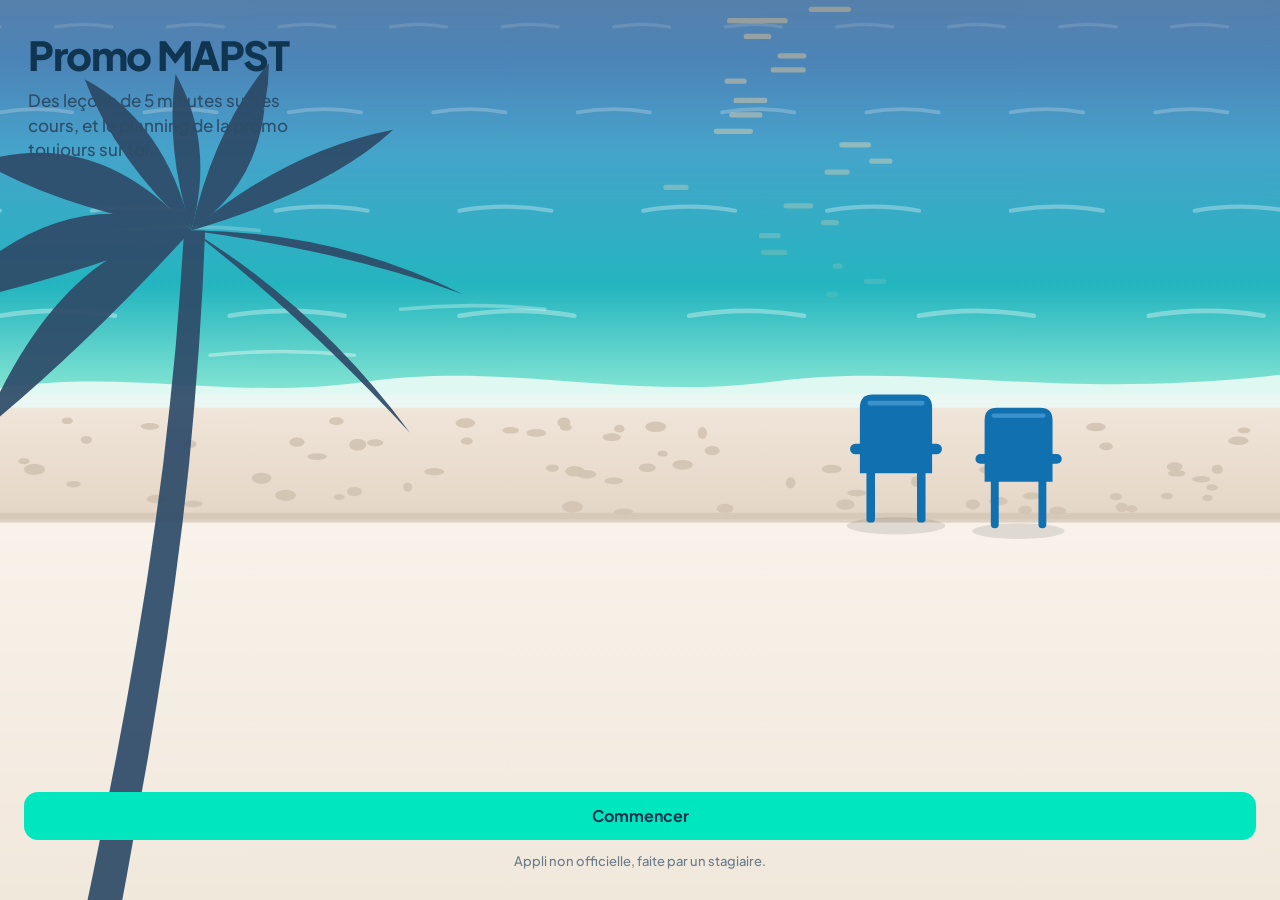
==== commit 2815683e: "Phase 4 (work in progress): four tabs, living Accueil, Cours, glass headers, install help Co-Authore" ====
--- a/index.html
+++ b/index.html
@@ -19,15 +19,15 @@
   <title>Promo MAPST</title>
   <meta name="description" content="Réviser et suivre le planning du BPJEPS MAPST (CAPA Sports, Nice, 2026-2027). Application non officielle.">
 
-  <!-- Light or dark: the app follows the setting of the phone. The bars of the phone take
-       the colour of the page background. -->
+  <!-- Light or dark: the app follows the setting of the phone. The status bar of Android
+       takes the colour of the top of the screen shown: the app changes this value as you
+       move around (js/core/statusbar.js). -->
   <meta name="color-scheme" content="light dark">
-  <meta name="theme-color" content="#F3F7FA" media="(prefers-color-scheme: light)">
-  <meta name="theme-color" content="#0B1A28" media="(prefers-color-scheme: dark)">
+  <meta name="theme-color" content="#0A5489">
 
   <!-- Installable app: name, icons, and full screen once added to the home screen.
-       Status bar "default": a dark clock on a light bar, and the app starts below it
-       (docs/design/README.md explains why). -->
+       Status bar "black-translucent": the app draws under the clock of the iPhone, which
+       is white. So the top of every screen is coloured (the sky, a header, a small bar). -->
   <link rel="manifest" href="manifest.webmanifest">
   <link rel="icon" href="icons/icon.svg" type="image/svg+xml">
   <link rel="icon" href="icons/icon-192.png" type="image/png" sizes="192x192">
@@ -35,7 +35,7 @@
   <meta name="mobile-web-app-capable" content="yes">
   <meta name="apple-mobile-web-app-capable" content="yes">
   <meta name="apple-mobile-web-app-title" content="Promo MAPST">
-  <meta name="apple-mobile-web-app-status-bar-style" content="default">
+  <meta name="apple-mobile-web-app-status-bar-style" content="black-translucent">
 
   <!-- iPhone launch images (the welcome screen), made by scripts/make_launch_images.cjs. -->
   <!-- launch-images:start -->
@@ -63,6 +63,8 @@
   <link rel="stylesheet" href="css/05-planning.css">
   <link rel="stylesheet" href="css/06-screens.css">
   <link rel="stylesheet" href="css/07-reviser.css">
+  <link rel="stylesheet" href="css/08-accueil.css">
+  <link rel="stylesheet" href="css/09-cours.css">
 </head>
 <body>
   <!-- Icons: drawn once here (24 × 24, round strokes), then reused everywhere with
@@ -117,31 +119,39 @@
       <symbol id="i-download" viewBox="0 0 24 24"><path d="M12 3.5v11M7.5 10 12 14.5 16.5 10M4.5 20h15"/></symbol>
       <symbol id="i-share" viewBox="0 0 24 24"><path d="M12 3.5v11M8 7.5l4-4 4 4"/><path d="M6 11H5.5A1.5 1.5 0 0 0 4 12.5v7A1.5 1.5 0 0 0 5.5 21h13a1.5 1.5 0 0 0 1.5-1.5v-7a1.5 1.5 0 0 0-1.5-1.5H18"/></symbol>
       <symbol id="i-more" viewBox="0 0 24 24"><path d="M12 5h.01M12 12h.01M12 19h.01"/></symbol>
+      <symbol id="i-dots" viewBox="0 0 24 24"><path d="M6 12h.1M12 12h.1M18 12h.1" stroke-width="3"/></symbol>
+      <symbol id="i-addbox" viewBox="0 0 24 24"><rect x="4" y="4" width="16" height="16" rx="4"/><path d="M12 8.4v7.2M8.4 12h7.2"/></symbol>
+      <symbol id="i-search" viewBox="0 0 24 24"><circle cx="11" cy="11" r="6.6"/><path d="m16 16 4.4 4.4"/></symbol>
+      <symbol id="i-folder" viewBox="0 0 24 24"><path d="M3.4 7.2A2.2 2.2 0 0 1 5.6 5h3.6l2 2.4h7.2a2.2 2.2 0 0 1 2.2 2.2v7.2a2.2 2.2 0 0 1-2.2 2.2H5.6a2.2 2.2 0 0 1-2.2-2.2z"/></symbol>
       <symbol id="i-alert" viewBox="0 0 24 24"><path d="M10.3 4.2 2.6 17.6A2 2 0 0 0 4.3 20.5h15.4a2 2 0 0 0 1.7-2.9L13.7 4.2a2 2 0 0 0-3.4 0z"/><path d="M12 9.5v4M12 17h.01"/></symbol>
     </defs>
   </svg>
 
-  <div class="app" id="app">
+  <div class="app" id="app" data-tab="accueil">
     <!-- One panel per tab. The pages are drawn inside by js/core/nav.js. -->
     <main class="panels">
-      <section class="panel mode-accueil" data-tab="accueil" aria-label="Accueil"></section>
-      <section class="panel mode-reviser" data-tab="reviser" aria-label="Réviser" hidden></section>
-      <section class="panel mode-planning" data-tab="planning" aria-label="Planning" hidden></section>
+      <section class="panel m-accueil" data-tab="accueil" aria-label="Accueil"></section>
+      <section class="panel m-cours" data-tab="cours" aria-label="Cours" hidden></section>
+      <section class="panel m-reviser" data-tab="reviser" aria-label="Réviser" hidden></section>
+      <section class="panel m-planning" data-tab="planning" aria-label="Planning" hidden></section>
     </main>
 
-    <!-- The tab bar (a side rail on a laptop). Étudier comes back here in Phase 5. -->
-    <nav class="tabbar" aria-label="Modes de l’appli">
-      <div class="tabbar__inner" role="tablist">
-        <button type="button" class="tab mode-accueil" role="tab" data-tab="accueil" aria-selected="true">
-          <span class="tab__icon"><svg class="icon" aria-hidden="true"><use href="#i-home"/></svg></span><span class="tab__label">Accueil</span>
-        </button>
-        <button type="button" class="tab mode-reviser" role="tab" data-tab="reviser" aria-selected="false">
-          <span class="tab__icon"><svg class="icon" aria-hidden="true"><use href="#i-bolt"/></svg></span><span class="tab__label">Réviser</span>
-        </button>
-        <button type="button" class="tab mode-planning" role="tab" data-tab="planning" aria-selected="false">
-          <span class="tab__icon"><svg class="icon" aria-hidden="true"><use href="#i-cal"/></svg></span><span class="tab__label">Planning</span>
-        </button>
-      </div>
+    <!-- The tab bar: a glass capsule that floats at the bottom (a side rail on a laptop).
+         The « lens » slides under the icon of the tab shown. -->
+    <nav class="tabbar" aria-label="Onglets de l’appli" role="tablist">
+      <i class="tabbar__lens" aria-hidden="true"></i>
+      <button type="button" class="tab m-accueil is-on" role="tab" data-tab="accueil" aria-selected="true">
+        <span class="tab__icon"><svg class="icon" aria-hidden="true"><use href="#i-home"/></svg></span>Accueil
+      </button>
+      <button type="button" class="tab m-cours" role="tab" data-tab="cours" aria-selected="false">
+        <span class="tab__icon"><svg class="icon" aria-hidden="true"><use href="#i-book"/></svg></span>Cours
+      </button>
+      <button type="button" class="tab m-reviser" role="tab" data-tab="reviser" aria-selected="false">
+        <span class="tab__icon"><svg class="icon" aria-hidden="true"><use href="#i-bolt"/></svg></span>Réviser
+      </button>
+      <button type="button" class="tab m-planning" role="tab" data-tab="planning" aria-selected="false">
+        <span class="tab__icon"><svg class="icon" aria-hidden="true"><use href="#i-cal"/></svg></span>Planning
+      </button>
     </nav>
   </div>
 
--- a/css/01-tokens.css
+++ b/css/01-tokens.css
@@ -1,8 +1,9 @@
 /* =====================================================================================
    01-tokens.css: the design choices of the app, in one place ("design tokens").
 
-   The values come from docs/design/mockups.html (Phase 3, « nouveau look »): change a
-   value here and it changes everywhere. Light mode comes first; the block
+   The values come from docs/design/mockups.html (Phase 3, « nouveau look ») and, for the
+   block « new in Phase 4 », from docs/design/prototype.html: change a value here and it
+   changes everywhere. Light mode comes first; the block
    "prefers-color-scheme: dark" below is used when the phone is in dark mode.
 
    Each colour comes in three:
@@ -51,8 +52,8 @@
 
   /* One colour per mode: the active tab, the back buttons and the links inside it. */
   --accueil: var(--soleil-ink);      --accueil-tint: var(--soleil-tint);
+  --cours: var(--lavande-ink);       --cours-tint: var(--lavande-tint);
   --reviser: var(--turquoise-ink);   --reviser-tint: var(--turquoise-tint);
-  --etudier: var(--lavande-ink);     --etudier-tint: var(--lavande-tint);   /* Phase 5 */
   --planning: var(--azur-ink);       --planning-tint: var(--azur-tint);
 
   /* ---- Type: one family, a small scale, weights 500 to 800 ------------------------ */
@@ -75,11 +76,39 @@
   --shadow: 0 1px 2px rgba(16, 53, 80, .05), 0 10px 28px -14px rgba(16, 53, 80, .28);
   --shadow-up: 0 -12px 30px -18px rgba(16, 53, 80, .35);   /* sheets and the lesson feedback */
   --gutter: 16px;                    /* space on the left and right of the screen */
-  --tabbar: 54px;                    /* height of the tab bar, without the iPhone home bar */
   --rail: 96px;                      /* width of the side rail on a laptop */
   --column: 640px;                   /* width of the content column on a laptop */
-  --ease: cubic-bezier(.2, .8, .2, 1);       /* soft, "springy" curve for most movements */
-  --ease-page: cubic-bezier(.32, .72, 0, 1); /* the iPhone curve for pages and sheets */
+  --ease: cubic-bezier(.2, .8, .2, 1);       /* the same curve as --ease-out below (older name) */
+  --ease-page: cubic-bezier(.32, .72, 0, 1); /* the iPhone curve for the pages that slide */
+
+  /* ---------- new in Phase 4 (docs/design/prototype.html, block 1) ---------- */
+  /* One gradient per tab: the header of the tab, the bar of its pages, the status bar behind the clock.
+     The top of each gradient is dark enough for the white clock of the iPhone (3:1 or more). */
+  --grad-accueil:  linear-gradient(168deg, #8A4B00 0%, #C97A00 55%, #F0A93A 100%);   /* Profil and its pages */
+  --grad-cours:    linear-gradient(168deg, #5140CC 0%, #7362EC 52%, #A898FF 100%);
+  --grad-reviser:  linear-gradient(168deg, #006553 0%, #00977C 52%, #25CDAE 100%);
+  --grad-planning: linear-gradient(168deg, #0A5489 0%, #1070B0 50%, #49A4E2 100%);
+  --top-accueil: #8A4B00; --top-cours: #5140CC; --top-reviser: #006553; --top-planning: #0A5489;   /* theme-color on Android */
+  /* Glass: translucent surfaces that blur what is behind them. */
+  --glass: rgba(255, 255, 255, .62);
+  --glass-strong: rgba(255, 255, 255, .78);
+  --glass-line: rgba(255, 255, 255, .72);
+  --glass-blur: blur(22px) saturate(170%);
+  --glass-shadow: 0 12px 34px -14px rgba(16, 53, 80, .42);
+  --on-glass: #103550; --on-glass-2: #3D566E;
+  /* Glass on a coloured header (white text). */
+  --glass-on-color: rgba(255, 255, 255, .2);
+  --glass-on-color-line: rgba(255, 255, 255, .28);
+  /* Motion: three durations, two curves. Nothing else. */
+  --t-fast: 160ms; --t-base: 260ms; --t-slow: 520ms;
+  --ease-out: cubic-bezier(.2, .8, .2, 1);          /* things arriving */
+  --ease-spring: cubic-bezier(.3, 1.45, .45, 1);    /* things that land with a little bounce */
+  /* Safe areas of the phone: the room taken by the clock (top) and the home bar (bottom). */
+  --safe-top: env(safe-area-inset-top, 0px);
+  --safe-bottom: env(safe-area-inset-bottom, 0px);
+  --tabbar-h: 62px;
+  --tabbar-gap: max(10px, calc(var(--safe-bottom) - 8px));     /* space under the floating bar */
+  --tabbar-space: calc(var(--tabbar-h) + var(--tabbar-gap) + 14px);  /* room to leave at the end of every page */
 }
 
 /* ---- Dark mode: used automatically when the phone is in dark mode ------------------- */
@@ -104,6 +133,11 @@
     --citron: #F5CF4A;         --citron-ink: #F8DA74;         --citron-tint: rgba(245, 207, 74, .15);
     --shadow: 0 1px 2px rgba(0, 0, 0, .3), 0 12px 28px -16px rgba(0, 0, 0, .7);
     --shadow-up: 0 -12px 30px -16px rgba(0, 0, 0, .7);
+    --grad-accueil:  linear-gradient(168deg, #4F2B00 0%, #7A4A00 55%, #A86A12 100%);
+    --grad-cours:    linear-gradient(168deg, #2E2385 0%, #4A3BB8 55%, #6A5AD8 100%);
+    --grad-reviser:  linear-gradient(168deg, #00382E 0%, #005E4E 55%, #008A72 100%);
+    --grad-planning: linear-gradient(168deg, #06304F 0%, #0B4C7C 55%, #1670AE 100%);
+    --top-accueil: #4F2B00; --top-cours: #2E2385; --top-reviser: #00382E; --top-planning: #06304F;
   }
 }
 
@@ -128,8 +162,10 @@
 .cat-libre   { --c: var(--galet);          --c-ink: var(--galet-ink);          --c-tint: var(--galet-tint); }
 .cat-perso   { --c: var(--citron);         --c-ink: var(--citron-ink);         --c-tint: var(--citron-tint); }
 
-/* The colour of each mode (active tab, back buttons). */
-.mode-accueil  { --mode: var(--accueil);  --mode-tint: var(--accueil-tint); }
-.mode-reviser  { --mode: var(--reviser);  --mode-tint: var(--reviser-tint); }
-.mode-etudier  { --mode: var(--etudier);  --mode-tint: var(--etudier-tint); }
-.mode-planning { --mode: var(--planning); --mode-tint: var(--planning-tint); }
+/* The colour of each tab ("mode"): its gradient (headers, the bar of its pages), its ink
+   and tint. --mode-deep is the colour of text and icons on the white controls of a header
+   (same in light and dark). --mode is the older name of --mode-ink, still used by links. */
+.m-accueil  { --grad: var(--grad-accueil);  --mode-ink: var(--soleil-ink);    --mode-tint: var(--soleil-tint);    --mode-deep: #8A4B00; --mode: var(--soleil-ink); }
+.m-cours    { --grad: var(--grad-cours);    --mode-ink: var(--lavande-ink);   --mode-tint: var(--lavande-tint);   --mode-deep: #5140CC; --mode: var(--lavande-ink); }
+.m-reviser  { --grad: var(--grad-reviser);  --mode-ink: var(--turquoise-ink); --mode-tint: var(--turquoise-tint); --mode-deep: #006553; --mode: var(--turquoise-ink); }
+.m-planning { --grad: var(--grad-planning); --mode-ink: var(--azur-ink);      --mode-tint: var(--azur-tint);      --mode-deep: #0A5489; --mode: var(--azur-ink); }
--- a/css/02-base.css
+++ b/css/02-base.css
@@ -4,12 +4,19 @@
    The app is one fixed frame: the window itself never scrolls. Each page scrolls on its
    own (see 04-layout.css), like in the apps of the App Store, so every tab and every page
    keeps its place when you come back to it.
+
+   « App feel » (docs/design/prototype.html, block 2): the few rules that stop it feeling
+   like a web page. Nothing can be selected or long-pressed (except the text of a question,
+   its explanation and the fields), no grey flash on a tap, no double-tap zoom, no
+   pull-to-refresh, and everything you can tap answers the finger at once (.tap).
    ===================================================================================== */
 
-*, *::before, *::after { box-sizing: border-box; }
+*, *::before, *::after { box-sizing: border-box; -webkit-tap-highlight-color: transparent; }
 
 html {
   height: 100%;
+  overflow: hidden;
+  overscroll-behavior: none;
   -webkit-text-size-adjust: 100%;
   text-size-adjust: 100%;
   background: var(--bg);
@@ -25,19 +32,30 @@
   font: var(--t-body);
   -webkit-font-smoothing: antialiased;
   -moz-osx-font-smoothing: grayscale;
-  -webkit-tap-highlight-color: transparent;   /* no grey flash when tapping on iPhone */
+  -webkit-user-select: none;
+  user-select: none;                 /* nothing in the interface can be selected... */
+  -webkit-touch-callout: none;       /* ...or long-pressed */
+  touch-action: manipulation;        /* no double-tap zoom */
+}
+/* ...except what people may want to copy or type. */
+input, textarea, select, .q-text, .feedback__note, .feedback__text, .feedback__extra, .hint-box, .rl-preview {
+  -webkit-user-select: text;
+  user-select: text;
 }
 
 h1, h2, h3, h4, p, ul, ol, figure { margin: 0; }
 ul, ol { padding: 0; list-style: none; }
 button, input, select, textarea { font: inherit; color: inherit; }
-button { cursor: pointer; touch-action: manipulation; }
-a { color: inherit; text-decoration: none; }
+button, a { font: inherit; color: inherit; text-decoration: none; border: 0; background: none; padding: 0; text-align: inherit; cursor: pointer; }
+/* Everything you can tap answers the finger at once. */
+.tap { transition: transform var(--t-fast) var(--ease-out), opacity var(--t-fast); }
+.tap:active { transform: scale(.965); opacity: .9; }
 img, svg { display: block; }
 [hidden] { display: none !important; }
 b, strong { font-weight: 700; }
 
-/* Keyboard users see where they are. */
+/* Keyboard users see where they are (a finger never shows the ring). */
+:focus { outline: none; }
 :focus-visible {
   outline: 3px solid var(--azur);
   outline-offset: 2px;
@@ -78,12 +96,12 @@
 .small { font: var(--t-small); }
 .num { font-variant-numeric: tabular-nums; }
 
-/* People who asked their phone for less motion get (almost) no animation. */
+/* Calm phones: no movement, everything is simply there. */
 @media (prefers-reduced-motion: reduce) {
   *, *::before, *::after {
-    animation-duration: 0.01ms !important;
-    animation-iteration-count: 1 !important;
-    transition-duration: 0.01ms !important;
+    animation: none !important;
+    transition-duration: 1ms !important;
     scroll-behavior: auto !important;
   }
+  .mot .w { opacity: 1; transform: none; filter: none; }
 }
--- a/css/03-components.css
+++ b/css/03-components.css
@@ -372,7 +372,7 @@
 .toast {
   position: fixed;
   left: 50%;
-  bottom: calc(var(--tabbar) + env(safe-area-inset-bottom, 0px) + 16px);
+  bottom: calc(var(--tabbar-space) + 4px);
   z-index: 70;
   display: flex;
   align-items: center;
--- a/css/04-layout.css
+++ b/css/04-layout.css
@@ -1,18 +1,31 @@
 /* =====================================================================================
    04-layout.css: the frame of the app (js/core/nav.js moves the pieces).
+   The look comes from docs/design/prototype.html, blocks 3, 4, 6 and 7.
 
-     .app        the whole screen
-     .panels     one .panel per tab (Accueil, Réviser, Planning); only one is shown
+     .app        the whole screen; it never scrolls
+     .panels     one .panel per tab (Accueil, Cours, Réviser, Planning); only one is shown
      .page       a screen inside a tab. Each tab is a pile of pages: the first one
-                 (Accueil, Réviser, Planning) and the ones opened from it (Profil, a theme,
-                 Dates clés...), which slide in from the right with « ‹ » at the top left.
-                 Each page scrolls on its own, so it keeps its place.
-     .tabbar     the white, translucent bar at the bottom (a side rail on a laptop)
+                 (Accueil, Cours, Réviser, Planning) and the ones opened from it (Profil,
+                 a chapter, a theme, Dates clés...), which slide in from the right with
+                 « ‹ » at the top left. Each page scrolls on its own, so it keeps its place.
+     .hd, .body  the first page of Cours, Réviser and Planning: a coloured header, then
+                 the content on a rounded sheet that overlaps it
+     .topbar     the small coloured bar at the top (it also colours the status bar)
+     .tabbar     the glass capsule that floats at the bottom (a side rail on a laptop)
    ===================================================================================== */
 
 .app { position: fixed; inset: 0; overflow: hidden; background: var(--bg); }
 .panels { position: absolute; inset: 0; }
 .panel { position: absolute; inset: 0; overflow: hidden; }
+
+/* ---- Changing tab: the new one comes from the side of its tab ------------------------- */
+.panel.is-entering { animation: view-in var(--t-base) var(--ease-out) both; }
+.panel.is-leaving  { animation: view-out var(--t-fast) ease-in both; pointer-events: none; }
+@keyframes view-in  { from { opacity: 0; transform: translateX(calc(var(--dir, 1) * 26px)); } }
+@keyframes view-out { to   { opacity: 0; transform: translateX(calc(var(--dir, 1) * -14px)); } }
+/* Blocks marked .rise come up one after the other (set --i: 0, 1, 2… in order). */
+.panel.is-entering .rise { animation: rise var(--t-slow) var(--ease-out) both; animation-delay: calc(60ms + var(--i, 0) * 45ms); }
+@keyframes rise { from { opacity: 0; transform: translateY(14px); } }
 
 /* ---- Pages ----------------------------------------------------------------------------- */
 .page {
@@ -20,143 +33,132 @@
   inset: 0;
   overflow-x: hidden;
   overflow-y: auto;
-  overscroll-behavior-y: contain;
+  overscroll-behavior: contain;
   -webkit-overflow-scrolling: touch;
+  scrollbar-width: none;
   background: var(--bg);
-  padding-top: env(safe-area-inset-top, 0px);
   outline: none;
 }
-.page.is-moving { box-shadow: -10px 0 34px -12px rgba(16, 53, 80, .35); will-change: transform; }
+.page::-webkit-scrollbar { display: none; }
+.page.is-moving { box-shadow: -18px 0 40px -24px rgba(16, 53, 80, .5); will-change: transform; }
 /* While a page slides over it, the page below darkens a little (like on an iPhone). */
 .page__veil { position: absolute; inset: 0; z-index: 20; background: rgba(16, 53, 80, .14); opacity: 0; pointer-events: none; }
 @media (prefers-color-scheme: dark) { .page__veil { background: rgba(0, 0, 0, .35); } }
 
+/* The content of a page opened from a tab (under its .topbar--page). */
 .page__body {
   width: 100%;
   max-width: calc(var(--column) + 2 * var(--gutter));
   margin: 0 auto;
-  padding: 4px max(var(--gutter), env(safe-area-inset-right, 0px)) calc(var(--tabbar) + env(safe-area-inset-bottom, 0px) + 40px) max(var(--gutter), env(safe-area-inset-left, 0px));
+  padding: calc(var(--safe-top) + 44px + 18px) max(var(--gutter), env(safe-area-inset-right, 0px)) var(--tabbar-space) max(var(--gutter), env(safe-area-inset-left, 0px));
 }
-
-/* Title of a tab's first page: « Réviser », « Planning » (with buttons on the right) */
-.page-head { display: flex; align-items: center; justify-content: space-between; gap: 12px; min-height: 56px; }
-.page-head__end { display: flex; align-items: center; gap: 8px; flex: none; }
 .page-title { font: var(--t-display); letter-spacing: -.02em; margin: 0; text-wrap: balance; }
 
-/* Bar of a page opened from another one: « ‹ Réviser », and a small title once you scroll */
-.navbar {
-  position: sticky;
-  top: 0;
-  z-index: 10;
-  display: grid;
-  grid-template-columns: minmax(0, 1fr) auto minmax(0, 1fr);
-  align-items: center;
-  height: 44px;
-  margin: 0 calc(-1 * var(--gutter));
-  padding: 0 calc(var(--gutter) - 6px);
-  transition: background-color .2s, box-shadow .2s;
-}
-.navbar.is-stuck {
-  background: color-mix(in srgb, var(--bg) 86%, transparent);
-  -webkit-backdrop-filter: saturate(180%) blur(18px);
-  backdrop-filter: saturate(180%) blur(18px);
-  box-shadow: 0 1px 0 var(--line);
-}
-.back {
-  appearance: none;
-  -webkit-appearance: none;
-  justify-self: start;
-  display: inline-flex;
-  align-items: center;
-  gap: 1px;
-  max-width: 100%;
-  height: 44px;
-  padding: 0 8px 0 0;
-  border: 0;
-  background: none;
-  color: var(--mode, var(--azur-ink));
-  font: 650 16px/1 var(--font);
-  white-space: nowrap;
-}
-.back .icon { width: 22px; height: 22px; }
+/* ---- The first page of a tab: a coloured header, then the content on a rounded sheet ---- */
+.hd { position: relative; padding: calc(var(--safe-top) + 14px) var(--side) 46px; color: #fff; overflow: hidden; background: var(--grad); }
+/* Two soft lights in the header: cheap, and it stops the colour looking flat. */
+.hd::before, .hd::after { content: ""; position: absolute; border-radius: 50%; pointer-events: none; }
+.hd::before { width: 260px; height: 260px; right: -90px; top: -120px; background: radial-gradient(closest-side, rgba(255, 255, 255, .26), transparent); }
+.hd::after  { width: 220px; height: 220px; left: -80px; bottom: -130px; background: radial-gradient(closest-side, rgba(255, 255, 255, .16), transparent); }
+.hd > * { position: relative; z-index: 1; }
+.hd--lift { padding-bottom: 96px; }
+.hd__row { display: flex; flex-wrap: wrap; align-items: center; justify-content: space-between; gap: 6px 10px; min-height: 44px; }
+.hd__end { display: flex; align-items: center; gap: 6px; }
+.hd__title { font: 800 30px/1.1 var(--font); letter-spacing: -.03em; margin: 0; }
+.hd__sub { font: 550 14px/1.4 var(--font); opacity: .88; margin: 4px 0 0; }
+/* Glass controls on a coloured header (white text). */
+.gchip { display: inline-flex; align-items: center; gap: 5px; height: 32px; padding: 0 12px 0 10px; border-radius: 16px; font: 700 13px/1 var(--font); white-space: nowrap; font-variant-numeric: tabular-nums;
+         background: var(--glass-on-color); box-shadow: inset 0 0 0 1px var(--glass-on-color-line); -webkit-backdrop-filter: blur(12px); backdrop-filter: blur(12px); color: #fff; }
+.gchip--text { padding: 0 13px; }
+.gbtn { width: 36px; height: 36px; border-radius: 50%; display: grid; place-items: center; flex: none; background: #fff; color: var(--mode-deep); }
+.gcard { margin-top: 16px; padding: 14px; border-radius: 22px; display: flex; align-items: center; gap: 13px; width: 100%;
+         background: var(--glass-on-color); box-shadow: inset 0 0 0 1px var(--glass-on-color-line); -webkit-backdrop-filter: blur(14px); backdrop-filter: blur(14px); }
+.gcard__title { font: 750 16px/1.25 var(--font); }
+.gcard__sub { font: var(--t-small); opacity: .88; }
+.gseg { margin-top: 14px; display: grid; grid-template-columns: repeat(3, 1fr); height: 38px; padding: 3px; border-radius: 13px; background: rgba(255, 255, 255, .18); box-shadow: inset 0 0 0 1px var(--glass-on-color-line); }
+.gseg__btn { display: grid; place-items: center; border-radius: 10px; font: 650 13px/1 var(--font); color: rgba(255, 255, 255, .9); }
+.gseg__btn[aria-checked="true"] { background: #fff; color: var(--mode-deep); font-weight: 750; box-shadow: 0 2px 8px rgba(0, 0, 0, .14); }
+/* The sheet that carries the content. */
+.body { position: relative; z-index: 2; margin-top: -26px; min-height: 60%; padding: 18px var(--side) var(--tabbar-space); background: var(--bg); border-radius: var(--r-sheet) var(--r-sheet) 0 0; }
+.body--lift { padding-top: 0; }            /* when a card straddles the header (Planning) */
+.body--lift > :first-child { transform: translateY(-34px); margin-bottom: -22px; }
+/* On a phone the content goes from edge to edge (16 px); on a laptop it is a centred column. */
+.page { --side: max(var(--gutter), calc((100% - var(--column)) / 2)); }
+
+/* The small bar that stays at the top once the big header has scrolled away. It also
+   colours the status bar. It sticks to the top of its page and takes no room in it. */
+.topbar { position: sticky; top: 0; z-index: 15; height: calc(var(--safe-top) + 44px); margin-bottom: calc(-1 * (var(--safe-top) + 44px)); padding-top: var(--safe-top); background: var(--grad); color: #fff;
+          display: flex; align-items: center; justify-content: center; font: 750 16px/1 var(--font); opacity: 0; pointer-events: none; transition: opacity var(--t-fast); }
+.topbar.is-on { opacity: 1; }
+/* Pages opened from a tab: always there, with « ‹ Name of the previous screen ». */
+.topbar--page { opacity: 1; pointer-events: auto; justify-content: flex-start; padding-left: 8px; padding-right: 12px; gap: 8px; }
+.back { display: inline-flex; align-items: center; gap: 1px; flex: none; max-width: 60%; height: 44px; padding-right: 8px; font: 650 16px/1 var(--font); white-space: nowrap; }
 .back span { overflow: hidden; text-overflow: ellipsis; }
-.back:active { opacity: .6; }
-.navbar__title {
-  max-width: 60vw;
-  overflow: hidden;
-  font: 700 16px/1.2 var(--font);
-  text-overflow: ellipsis;
-  white-space: nowrap;
-  opacity: 0;
-  transition: opacity .2s;
-}
-.navbar.is-stuck .navbar__title { opacity: 1; }
-.navbar__end { justify-self: end; display: flex; align-items: center; gap: 8px; }
+.topbar__title { flex: 1; min-width: 0; overflow: hidden; text-align: right; text-overflow: ellipsis; white-space: nowrap; font: 700 15px/1.2 var(--font); opacity: 0; transition: opacity var(--t-fast); }
+.topbar.is-stuck .topbar__title { opacity: .92; }
 
-/* ---- The tab bar --------------------------------------------------------------------- */
-.tabbar {
-  position: absolute;
-  left: 0;
-  right: 0;
-  bottom: 0;
-  z-index: 30;
-  height: calc(var(--tabbar) + env(safe-area-inset-bottom, 0px));
-  padding: 7px max(18px, env(safe-area-inset-right, 0px)) env(safe-area-inset-bottom, 0px) max(18px, env(safe-area-inset-left, 0px));
-  background: color-mix(in srgb, var(--surface) 90%, transparent);
-  -webkit-backdrop-filter: saturate(180%) blur(20px);
-  backdrop-filter: saturate(180%) blur(20px);
-  border-top: 1px solid var(--line);
-}
-.tabbar__inner {
-  display: grid;
-  grid-auto-flow: column;
-  grid-auto-columns: 1fr;
-  max-width: 480px;
-  margin: 0 auto;
-}
-.tab {
-  appearance: none;
-  -webkit-appearance: none;
-  display: flex;
-  flex-direction: column;
-  align-items: center;
-  gap: 3px;
-  padding: 0;
-  border: 0;
-  background: none;
-  color: var(--ink-3);
-  font: 650 10.5px/1.1 var(--font);
-  transition: color .2s;
-}
-.tab__icon {
-  width: 56px;
-  height: 30px;
-  border-radius: 15px;
-  display: grid;
-  place-items: center;
-  transition: background-color .25s, transform .2s var(--ease);
-}
-.tab__icon .icon { width: 22px; height: 22px; }
-.tab:active .tab__icon { transform: scale(.9); }
-.tab[aria-selected="true"] { color: var(--mode); }
-.tab[aria-selected="true"] .tab__icon { background: var(--mode-tint); }
+/* ---- The tab bar: a glass capsule that floats over the page; a « lens » slides under
+        the icons ------------------------------------------------------------------------ */
+.tabbar { position: absolute; left: 12px; right: 12px; bottom: var(--tabbar-gap); height: var(--tabbar-h); z-index: 20;
+          display: grid; grid-template-columns: repeat(4, 1fr); padding: 6px; border-radius: 31px;
+          background: var(--glass-strong); -webkit-backdrop-filter: var(--glass-blur); backdrop-filter: var(--glass-blur);
+          box-shadow: 0 14px 34px -12px rgba(16, 53, 80, .38), 0 2px 6px rgba(16, 53, 80, .08), inset 0 0 0 1px var(--glass-line); }
+.tabbar__lens { position: absolute; top: 6px; bottom: 6px; left: 6px; width: calc((100% - 12px) / 4); border-radius: 25px;
+                background: var(--lens, var(--soleil-tint)); transform: translateX(calc(var(--at, 0) * 100%));
+                transition: transform 420ms var(--ease-spring), background-color var(--t-base); }
+.tab { position: relative; display: flex; flex-direction: column; align-items: center; justify-content: center; gap: 2px;
+       font: 650 10.5px/1.1 var(--font); color: var(--ink-3); transition: color var(--t-base); }
+.tab__icon { display: contents; }
+.tab svg { transition: transform 420ms var(--ease-spring); }
+.tab.is-on { color: var(--c); }
+.tab.is-on svg { transform: translateY(-1px) scale(1.08); }
+.tab:active svg { transform: scale(.88); }
+.tab[data-tab="accueil"]  { --c: var(--soleil-ink); }
+.tab[data-tab="cours"]    { --c: var(--lavande-ink); }
+.tab[data-tab="reviser"]  { --c: var(--turquoise-ink); }
+.tab[data-tab="planning"] { --c: var(--azur-ink); }
+.app[data-tab="accueil"]  .tabbar { --lens: var(--soleil-tint); }
+.app[data-tab="cours"]    .tabbar { --lens: var(--lavande-tint); }
+.app[data-tab="reviser"]  .tabbar { --lens: var(--turquoise-tint); }
+.app[data-tab="planning"] .tabbar { --lens: var(--azur-tint); }
+/* On Accueil at night (and only on its first page, where the sky shows): dark glass. */
+.app[data-tab="accueil"][data-ciel="nuit"][data-home] .tabbar { --glass-strong: rgba(12, 30, 48, .72); --glass-line: rgba(255, 255, 255, .12); }
+.app[data-tab="accueil"][data-ciel="nuit"][data-home] .tab:not(.is-on) { color: rgba(255, 255, 255, .7); }
+.app[data-tab="accueil"][data-ciel="nuit"][data-home] .tabbar__lens { background: rgba(255, 255, 255, .14); }
+.app[data-tab="accueil"][data-ciel="nuit"][data-home] .tab.is-on { color: #FFD28A; }
+@media (prefers-color-scheme: dark) { .tabbar { --glass-strong: rgba(19, 38, 55, .78); --glass-line: rgba(255, 255, 255, .1); } }
+/* Hidden during the welcome and the lesson. */
+html.has-player .tabbar, html.has-welcome .tabbar { visibility: hidden; }
 
 /* ---- Laptop: the tab bar becomes a side rail, the content a centred column ------------ */
 @media (min-width: 1024px) {
-  :root { --tabbar: 0px; }
+  :root { --tabbar-space: 64px; }
   .panels { left: var(--rail); }
   .tabbar {
+    left: 0;
     top: 0;
     right: auto;
+    bottom: 0;
     width: var(--rail);
     height: auto;
-    padding: calc(28px + env(safe-area-inset-top, 0px)) 8px 0;
-    border-top: 0;
-    border-right: 1px solid var(--line);
+    display: grid;
+    grid-template-columns: 1fr;
+    grid-auto-rows: 74px;
+    align-content: start;
+    gap: 6px;
+    padding: calc(28px + var(--safe-top)) 8px 0;
+    border-radius: 0;
+    background: var(--surface);
+    -webkit-backdrop-filter: none;
+    backdrop-filter: none;
+    box-shadow: 1px 0 0 var(--line);
   }
-  .tabbar__inner { grid-auto-flow: row; grid-auto-rows: 74px; gap: 6px; }
-  .tab { justify-content: center; gap: 6px; font-size: 12px; }
-  .tab__icon { width: 58px; height: 34px; border-radius: 17px; }
-  .page__body { padding-top: 24px; padding-bottom: 64px; }
+  .tabbar__lens { display: none; }
+  .tab { gap: 6px; font-size: 12px; }
+  .tab__icon { display: grid; place-items: center; width: 58px; height: 34px; border-radius: 17px; transition: background-color var(--t-base); }
+  .tab.is-on .tab__icon { background: var(--mode-tint); }
+  .app[data-tab="accueil"][data-ciel="nuit"][data-home] .tab:not(.is-on) { color: var(--ink-3); }
+  .app[data-tab="accueil"][data-ciel="nuit"][data-home] .tab.is-on { color: var(--c); }
+  html.has-player .tabbar, html.has-welcome .tabbar { visibility: visible; }
   .toast { left: calc(50% + var(--rail) / 2); bottom: 32px; }
 }
--- a/css/05-planning.css
+++ b/css/05-planning.css
@@ -1,8 +1,10 @@
 /* =====================================================================================
-   05-planning.css: the Planning tab (mockups 9, 10 and 11).
-     .weekhead      the title of the week (or month) with the arrows
-     .wk-strip      the 7 days of the week, with a dot per half-day
-     .pl-row        a half-day in a list (hours, colour bar, title, place)
+   05-planning.css: the Planning tab (docs/design/prototype.html, block 6; the sheets and
+   Dates clés follow mockups 10 and 11).
+     .weekhead      the label of the period with the two arrows, in the header
+     .days, .dcard  Semaine: one card per day, half on the header; two small bars show
+                    the morning and the afternoon. The strip slides sideways.
+     .slots, .slot  a day's half-days as cards (hours, colour bar, title, place)
      .month, .year  the Mois and Année views
      .facts, .linked   the details of a half-day (a sheet)
      .kd-row        a line of « Dates clés »
@@ -10,89 +12,67 @@
    (classes cat-cours, cat-centre... in 01-tokens.css).
    ===================================================================================== */
 
-/* ---- Title of the week / month, arrows, « Couleurs » -------------------------------- */
-.weekhead { display: flex; align-items: center; justify-content: space-between; gap: 10px; margin: 16px 4px 10px; }
-.weekhead b { font: var(--t-title); }
-.weekhead p { margin-top: 2px; }
-.weekhead__end { display: flex; align-items: center; gap: 10px; flex: none; }
-.arrows { display: flex; gap: 6px; }
-.arrow {
-  width: 30px;
-  height: 30px;
-  padding: 0;
-  border: 0;
-  border-radius: 50%;
-  display: grid;
-  place-items: center;
-  background: var(--surface);
-  color: var(--ink);
-  box-shadow: 0 1px 3px rgba(16, 53, 80, .12);
-  transition: transform .15s var(--ease), opacity .2s;
-}
-.arrow:active { transform: scale(.9); }
-.arrow:disabled { opacity: .35; pointer-events: none; }
+/* ---- In the header: the label of the period, the arrows -------------------------------- */
+.pl-actions { gap: 8px; }
+.weekhead { display: flex; align-items: center; justify-content: space-between; min-height: 30px; margin-top: 12px; font: 700 16px/1 var(--font); }
+.arrows { display: flex; gap: 2px; margin-right: -6px; }
+.arrow { width: 32px; height: 30px; display: grid; place-items: center; color: #fff; }
+.arrow:disabled { opacity: .4; pointer-events: none; }
 .pl-legend-btn { background: var(--surface-2); color: var(--ink-2); }
 
-/* ---- The strip of the week ---------------------------------------------------------- */
-.wk-strip { display: grid; grid-template-columns: repeat(7, minmax(0, 1fr)); gap: 4px; padding: 10px 6px 8px; touch-action: pan-y; }
-.wk-day {
-  appearance: none;
-  -webkit-appearance: none;
-  display: flex;
-  flex-direction: column;
-  align-items: center;
-  gap: 5px;
-  padding: 0;
-  border: 0;
-  background: none;
-  color: var(--ink);
-}
-.wk-day small { font: var(--t-micro); color: var(--ink-3); }
-.wk-day b {
-  width: 40px;
-  height: 40px;
-  border-radius: 13px;
-  display: grid;
-  place-items: center;
-  font: 750 16px/1 var(--font);
-  font-variant-numeric: tabular-nums;
-  transition: background-color .2s, color .2s;
-}
-.wk-day.is-off b { color: var(--ink-3); font-weight: 600; }
-.wk-day.is-today b { color: var(--azur-ink); box-shadow: inset 0 0 0 1.5px var(--azur-tint); }
-.wk-day.is-on b { background: var(--azur-ink); color: var(--on-accent); box-shadow: none; }
-.wk-day:active b { transform: scale(.94); }
-.dots { display: flex; gap: 3px; height: 6px; }
-.dots i { width: 6px; height: 6px; border-radius: 50%; background: var(--c); }
-
-.pl-banner { margin-top: 12px; }
+/* ---- Semaine: one card per day, half on the header ---------------------------------------
+   Each says the day, the date and what's on; two small bars show the morning and the
+   afternoon. The strip slides sideways; the chosen day is brought to the middle. */
+.days { display: flex; gap: 8px; overflow-x: auto; overscroll-behavior-x: contain; scroll-snap-type: x mandatory; scrollbar-width: none; margin: -78px calc(var(--side) * -1) 6px; padding: 8px var(--side) 16px; }
+.days::-webkit-scrollbar { display: none; }
+.dcard { flex: 0 0 70px; height: 112px; padding: 11px 6px 10px; border-radius: 22px; display: flex; flex-direction: column; align-items: center; text-align: center; scroll-snap-align: center;
+         background: var(--surface); box-shadow: var(--shadow); transition: transform 380ms var(--ease-spring), background var(--t-base), box-shadow var(--t-base); }
+.dcard small { font: 650 11.5px/1 var(--font); color: var(--ink-3); }
+.dcard b { font: 800 23px/1.1 var(--font); letter-spacing: -.02em; margin-top: 4px; font-variant-numeric: tabular-nums; }
+.dcard__label { font: 650 10.5px/1.2 var(--font); color: var(--ink-2); margin-top: 4px; max-width: 100%; display: -webkit-box; -webkit-line-clamp: 2; -webkit-box-orient: vertical; overflow: hidden; overflow-wrap: anywhere; }
+.halves { margin-top: auto; display: flex; gap: 3px; height: 4px; } .halves i { width: 19px; height: 4px; border-radius: 2px; background: var(--c, var(--line)); }
+.halves i.is-none { visibility: hidden; }
+.dcard.is-today:not(.on) { box-shadow: var(--shadow), inset 0 0 0 1.5px var(--azur); }
+.dcard.on { color: #fff; background: linear-gradient(160deg, #2B95DA, #0A5489); transform: translateY(-6px) scale(1.05); box-shadow: 0 16px 26px -12px rgba(10, 84, 137, .75); }
+.dcard.on small, .dcard.on .dcard__label { color: rgba(255, 255, 255, .88); } .dcard.on .halves i { background: #fff; }
+.dcard.off { background: color-mix(in srgb, var(--surface) 72%, transparent); box-shadow: none; } .dcard.off b, .dcard.off .dcard__label { color: var(--ink-3); }
+.dcard.on.off b, .dcard.on.off .dcard__label { color: #fff; }
+.dcard.on.off { background: linear-gradient(160deg, #2B95DA, #0A5489); box-shadow: 0 16px 26px -12px rgba(10, 84, 137, .75); }
+@media (min-width: 720px) { .days { justify-content: center; } }
+
+/* The title of the chosen day: « Aujourd'hui » with the date small on the right. */
+.section-title { display: flex; align-items: baseline; justify-content: space-between; gap: 10px; }
+.section-title small { font: 600 13px/1 var(--font); color: var(--ink-3); }
+.days + .dayhead { margin-top: 0; }
+.pl-daylist { touch-action: pan-y; }
+
+/* ---- The day's half-days, as cards ------------------------------------------------------ */
+.slots { position: relative; display: grid; gap: 10px; }
+.slot { display: flex; gap: 12px; align-items: stretch; width: 100%; padding: 14px 14px 14px 12px; border-radius: 20px; background: var(--surface); box-shadow: var(--shadow); }
+.slot .chev { align-self: center; }
+.slot__when { width: 46px; flex: none; font: 750 14px/1.25 var(--font); font-variant-numeric: tabular-nums; text-align: right; }
+.slot__when span { display: block; font: 500 12.5px/1.3 var(--font); color: var(--ink-3); }
+.slot .tag { margin-left: 4px; }
+.slot.is-now { background: linear-gradient(150deg, color-mix(in srgb, var(--c) 15%, var(--surface)), var(--surface) 75%); box-shadow: var(--shadow), inset 0 0 0 1.5px color-mix(in srgb, var(--c) 45%, transparent); }
+.slot__bar { display: block; height: 4px; border-radius: 2px; margin-top: 9px; background: color-mix(in srgb, var(--c) 18%, var(--surface-2)); overflow: hidden; } .slot__bar i { display: block; height: 100%; width: 24%; background: var(--c); border-radius: 2px; }
+.slot.is-past .row__main, .slot.is-past .slot__when { opacity: .6; }
+.slot.is-free .row__title { color: var(--ink-2); font-weight: 600; }
+.pl-notes { margin-bottom: 10px; }
+.pl-note .row__title { font-weight: 700; }
+.pl-empty { padding: 16px; color: var(--ink-2); font: var(--t-body); }
+.pl-empty__link { display: inline-flex; align-items: center; gap: 2px; margin-top: 4px; padding: 4px 0; color: var(--azur-ink); font: 650 15px/1.4 var(--font); }
+.pl-banners:not(:empty) { margin-top: 14px; }
+.pl-banner { border-radius: 16px; }
 .pl-banner + .pl-banner { margin-top: 8px; }
-.dayhead { display: flex; align-items: center; gap: 8px; font: var(--t-title); margin: 18px 4px 10px; }
-.pl-daylist { touch-action: pan-y; }
-
-/* ---- A half-day in a list ----------------------------------------------------------- */
-.pl-row .row__time { width: 46px; flex: none; font: 700 14px/1.25 var(--font); font-variant-numeric: tabular-nums; }
-.pl-row .row__time span { display: block; font: 500 13px/1.3 var(--font); color: var(--ink-3); }
-.pl-row .row__title .tag { margin-left: 4px; }
-.pl-row.is-past .row__main, .pl-row.is-past .row__time { opacity: .6; }
-.pl-row.is-free .row__title { color: var(--ink-2); font-weight: 600; }
-.pl-note .row__title { font-weight: 700; }
-.pl-empty { padding: 12px 4px 4px; color: var(--ink-2); font: var(--t-body); }
-.pl-empty__link {
-  display: inline-flex;
-  align-items: center;
-  gap: 2px;
-  padding: 4px 0;
-  border: 0;
-  background: none;
-  color: var(--azur-ink);
-  font: 650 15px/1.4 var(--font);
-  text-align: left;
-}
-.pl-links { margin-top: 18px; }
+.pl-links { margin-top: 14px; }
 
 /* ---- Mois --------------------------------------------------------------------------- */
-.month { padding: 12px 8px 8px; touch-action: pan-y; }
+/* The calendar is a white card that straddles the header (.body--lift, 04-layout.css). */
+.month { padding: 10px 8px 8px; touch-action: pan-y; }
+.month__top, .year__top { display: flex; justify-content: flex-end; }
+.month__top { padding: 0 4px 6px; }
+.year__top { margin-bottom: 10px; }
+.month + .dayhead { margin-top: 0; }
 .month__dow { display: grid; grid-template-columns: repeat(7, minmax(0, 1fr)); margin-bottom: 4px; text-align: center; font: var(--t-micro); color: var(--ink-3); }
 .month__grid { display: grid; grid-template-columns: repeat(7, minmax(0, 1fr)); gap: 2px; }
 .mday {
@@ -210,6 +190,7 @@
 .copy-field__url { flex: 1; min-width: 0; overflow: hidden; text-overflow: ellipsis; white-space: nowrap; font: var(--t-small); color: var(--ink-2); }
 .steps { counter-reset: step; display: flex; flex-direction: column; gap: 9px; }
 .steps li { counter-increment: step; display: flex; gap: 10px; align-items: flex-start; font: var(--t-small); color: var(--ink-2); }
+.steps li > span { padding-top: 2px; }
 .steps li::before {
   content: counter(step);
   width: 22px;
--- a/css/06-screens.css
+++ b/css/06-screens.css
@@ -1,49 +1,59 @@
 /* =====================================================================================
-   06-screens.css: the welcome (mockups 1 and 2), Accueil (3, 4 and 13), Profil (8),
-   its pages, and the « Rapport de relecture ».
+   06-screens.css: the welcome (mockups 1 and 2), Profil (8), its pages, the « Rapport de
+   relecture » and the help to install the app. (Accueil is in 08-accueil.css.)
    Text written over the pictures of the bay is navy (white at night), whatever the mode
    of the phone: it sits on the picture, not on the page.
    ===================================================================================== */
 
 /* ---- The welcome ------------------------------------------------------------------- */
+/* It draws under the clock of the iPhone, like the rest of the app: the first step has
+   the sky (with the same shade as Accueil), the next ones a small coloured bar. */
 .welcome {
   position: fixed;
   inset: 0;
   z-index: 80;
   overflow: hidden;
   background: var(--bg);
-  padding-top: env(safe-area-inset-top, 0px);
-  transition: opacity .35s ease;
+  transition: opacity var(--t-base) ease;
 }
 .welcome.is-leaving { opacity: 0; pointer-events: none; }
-.wl-step { position: absolute; inset: env(safe-area-inset-top, 0px) 0 0 0; display: flex; flex-direction: column; }
+.wl-step { position: absolute; inset: 0; display: flex; flex-direction: column; }
 
-/* 1. Bienvenue: the dawn scene, anchored at the bottom, fading into the page at the top */
+/* 1. Bienvenue: the dawn scene, anchored at the bottom */
 .wl-scene { position: absolute; inset: 0; background: linear-gradient(#A9D0F0, #F5D7E3 48%, #FFD6AD 84%); }
 .wl-scene svg, .wl-scene img { display: block; width: 100%; height: 100%; object-fit: cover; object-position: 50% 100%; }
 .wl-scene:not(.is-ready) > * { opacity: 0; }
-.wl-scene.is-ready > * { animation: fade-in .4s ease both; }
-.wl-fade { position: absolute; inset: 0 0 auto 0; height: 90px; background: linear-gradient(var(--bg), transparent); }
-.wl-brand { position: absolute; left: 28px; right: 28px; top: 65px; }
-.wl-title { font: var(--t-hero); letter-spacing: -.035em; margin: 0 0 12px; color: #103550; animation: fade-up .8s var(--ease) .05s both; }
-.wl-sub { max-width: 300px; font: 500 17px/1.45 var(--font); color: #2E4D68; animation: fade-up .8s var(--ease) .2s both; }
-.wl-cta { position: absolute; left: 24px; right: 24px; bottom: calc(30px + env(safe-area-inset-bottom, 0px)); text-align: center; }
+.wl-scene.is-ready > * { animation: fade-in 400ms ease both; }
+.wl-shade { position: absolute; inset: 0 0 auto 0; height: 150px; pointer-events: none; background: linear-gradient(rgba(16, 53, 80, .34), rgba(16, 53, 80, 0)); }
+.wl-brand { position: absolute; left: 28px; right: 28px; top: calc(var(--safe-top) + 34px); }
+.wl-title { font: var(--t-hero); letter-spacing: -.035em; margin: 0 0 12px; color: #103550; animation: fade-up 800ms var(--ease-out) 50ms both; }
+.wl-sub { max-width: 300px; font: 500 17px/1.45 var(--font); color: #2E4D68; animation: fade-up 800ms var(--ease-out) 200ms both; }
+.wl-cta { position: absolute; left: 24px; right: 24px; bottom: calc(30px + var(--safe-bottom)); text-align: center; }
 .wl-note { margin: 12px 0 0; font: var(--t-small); color: #6A7B8B; }
-.wl-sun { animation: sun-rise .95s cubic-bezier(.2, .7, .2, 1) both; }
+.wl-sun { animation: sun-rise 950ms var(--ease-out) both; }
 @keyframes sun-rise { from { transform: translateY(26px); } to { transform: none; } }
 
 /* 2. and 3. Ton prénom, Installe l'appli */
 .wl-page {
   overflow-y: auto;
-  padding: 4px max(var(--gutter), env(safe-area-inset-right, 0px)) calc(34px + env(safe-area-inset-bottom, 0px)) max(var(--gutter), env(safe-area-inset-left, 0px));
+  overscroll-behavior: contain;
+  padding: 0 max(var(--gutter), env(safe-area-inset-right, 0px)) calc(34px + var(--safe-bottom)) max(var(--gutter), env(safe-area-inset-left, 0px));
 }
 .wl-page > *, .wl-form { width: 100%; max-width: 560px; margin-left: auto; margin-right: auto; }
-.wl-head { display: grid; grid-template-columns: 1fr auto 1fr; align-items: center; min-height: 56px; }
+/* The bar of the steps: back, where we are, « Passer », on the amber of Accueil (white). */
+.wl-page > .wl-head {
+  position: sticky; top: 0; z-index: 2; flex: none;
+  display: grid; grid-template-columns: 1fr auto 1fr; align-items: center;
+  width: auto; max-width: none; height: calc(var(--safe-top) + 52px);
+  margin: 0 calc(-1 * max(var(--gutter), env(safe-area-inset-right, 0px))) 0 calc(-1 * max(var(--gutter), env(safe-area-inset-left, 0px)));
+  padding: var(--safe-top) 12px 0; background: var(--grad-accueil); color: #fff;
+}
 .wl-head > :last-child { justify-self: end; }
+.wl-head .icon-btn { width: 36px; height: 36px; background: var(--glass-on-color); box-shadow: inset 0 0 0 1px var(--glass-on-color-line); color: #fff; }
 .wl-steps { display: flex; gap: 6px; }
-.wl-steps i { width: 22px; height: 5px; border-radius: 3px; background: var(--line); }
-.wl-steps i.on { background: var(--turquoise-ink); }
-.wl-skip { padding: 8px 0 8px 8px; border: 0; background: none; color: var(--ink-2); font: 650 13px/1.4 var(--font); }
+.wl-steps i { width: 22px; height: 5px; border-radius: 3px; background: rgba(255, 255, 255, .28); }
+.wl-steps i.on { background: #fff; }
+.wl-skip { padding: 8px 4px 8px 8px; color: #fff; font: 650 13px/1.4 var(--font); }
 .mini-sky { width: 64px; height: 64px; margin: 30px 0 22px; border-radius: 20px; overflow: hidden; box-shadow: var(--shadow); }
 .mini-sky img { width: 100%; height: 100%; object-fit: cover; object-position: 60% 66%; }
 .mini-sky--icon img { object-position: 50% 50%; }
@@ -51,88 +61,9 @@
 .wl-form { display: flex; flex: 1; flex-direction: column; }
 .wl-name { margin-top: 24px; }
 .wl-page .note { margin-top: 16px; }
-.wl-install-now:not(:empty) { margin-top: 22px; }
-.wl-page .steps-box { margin-top: 16px; }
+.wl-install { display: flex; flex-direction: column; gap: 14px; margin-top: 20px; }
 .wl-bottom { margin-top: auto; padding-top: 24px; }
 .wl-page .wl-bottom .btn:not(.btn--primary) { background: var(--surface); box-shadow: var(--shadow); }
-
-/* ---- Accueil: a window onto the Baie des Anges --------------------------------------- */
-/* The window keeps the same shape at every width (aspect-ratio), so the crop is always
-   the same: sky for the greeting, the hills, then a strip of sea. The palm stays out. */
-.hero {
-  position: relative;
-  aspect-ratio: 358 / 220;
-  margin: 8px 0 14px;
-  border-radius: var(--r-hero);
-  overflow: hidden;
-  background: #A9DCFA;
-  isolation: isolate;
-}
-.hero--aube { background: #F5D7E3; }
-.hero--couchant { background: #E59A86; }
-.hero--nuit { background: #14365A; }
-.hero__img { display: block; width: 100%; height: 100%; object-fit: cover; object-position: 50% 54%; }
-.hero__hello { position: absolute; left: 18px; top: 16px; right: 64px; }
-.hero__hello h1 { margin: 0 0 5px; font: 800 28px/1.1 var(--font); letter-spacing: -.03em; color: #103550; overflow-wrap: anywhere; }
-.hero__hello p { font: 650 14px/1.3 var(--font); color: #24506F; }
-.hero__me {
-  position: absolute;
-  right: 14px;
-  top: 14px;
-  width: 36px;
-  height: 36px;
-  padding: 0;
-  border: 0;
-  border-radius: 50%;
-  display: grid;
-  place-items: center;
-  background: rgba(255, 255, 255, .85);
-  color: #103550;
-  font: 800 15px/1 var(--font);
-  transition: transform .15s var(--ease);
-}
-.hero__me:active { transform: scale(.92); }
-.hero--nuit .hero__hello h1, .hero--nuit .hero__hello p { color: #fff; }
-.hero--nuit .hero__hello p { opacity: .85; }
-.hero--nuit .hero__me { background: rgba(255, 255, 255, .16); color: #fff; }
-.hero--couchant .hero__hello p { color: #4A2F4F; }
-
-/* « Aujourd'hui » */
-.today { padding: 16px; }
-.today__top { display: flex; gap: 12px; align-items: center; }
-.today__part { margin-top: 14px; padding-top: 14px; border-top: 1px solid var(--line); }
-.today__label { display: flex; align-items: center; gap: 8px; margin-bottom: 8px; font: 650 13px/1.4 var(--font); color: var(--ink-3); }
-.slot {
-  display: flex;
-  align-items: center;
-  gap: 12px;
-  width: 100%;
-  padding: 0;
-  border: 0;
-  background: none;
-  color: inherit;
-  font: inherit;
-  text-align: left;
-}
-.slot + .slot { margin-top: 12px; }
-button.slot:active { opacity: .6; }
-.slot .slot-bar { min-height: 36px; }
-.slot__time { font: 700 15px/1.2 var(--font); font-variant-numeric: tabular-nums; white-space: nowrap; }
-.slot--static .tile-icon { width: 34px; height: 34px; }
-.today__progress { margin-top: 12px; }
-.today__progress .bar { height: 6px; }
-.today__legend { display: flex; justify-content: space-between; gap: 8px; margin-top: 6px; font: var(--t-small); color: var(--ink-3); font-variant-numeric: tabular-nums; }
-.today__legend b { color: var(--c-ink); font-weight: 700; }
-.live-dot { position: relative; width: 8px; height: 8px; flex: none; border-radius: 50%; background: var(--c); }
-.live-dot::after { content: ""; position: absolute; inset: 0; border-radius: 50%; background: var(--c); animation: ping 1.8s ease-out infinite; }
-
-/* « Réviser » */
-.revise { margin-top: 14px; padding: 16px; }
-.revise__stats { display: flex; flex-wrap: wrap; gap: 8px; align-items: center; margin-bottom: 14px; }
-.revise__lesson { display: flex; align-items: center; gap: 14px; margin-bottom: 14px; }
-.revise__lesson:last-child { margin-bottom: 0; }
-.revise__btn { height: 46px; }
-.rv-nudge { flex: 1; min-width: 160px; }
 
 /* ---- Profil ------------------------------------------------------------------------- */
 .me-big { display: flex; flex-direction: column; align-items: center; margin: 4px 0 18px; text-align: center; }
@@ -144,6 +75,8 @@
 .me-big h1 { margin: 12px 0 2px; font: 800 22px/1.2 var(--font); }
 .me-big__link { padding: 4px 8px; border: 0; background: none; color: var(--accueil); font: 650 13px/1.4 var(--font); }
 .profil__version { margin-top: 6px; }
+.profil__welcome { display: flex; justify-content: center; margin-top: 4px; }
+.profil__welcome .btn { color: var(--accueil); }
 .page-title--pushed { margin: 6px 0 14px; }
 .stored__lead { margin: -4px 4px 12px; }
 .stored__note { margin-top: 14px; }
@@ -176,3 +109,13 @@
 .rl-empty { padding: 20px; }
 .rl-empty .icon { color: var(--turquoise-ink); }
 .section-title .small { margin-left: 6px; font-weight: 500; }
+
+/* ---- The help to install the app (a sheet, and the last step of the welcome) -------------
+   .steps and .kbd come from docs/design/prototype.html, block 7. */
+.install-first { display: flex; flex-direction: column; align-items: flex-start; gap: 10px; padding: 14px; border-radius: 16px; background: var(--azur-tint); }
+.install-sheet .steps, .wl-install .steps { margin: 0; padding: 0; list-style: none; counter-reset: s; display: grid; gap: 12px; }
+.install-sheet .steps li, .wl-install .steps li { counter-increment: s; display: flex; gap: 12px; align-items: center; font: 600 15px/1.35 var(--font); color: var(--ink); }
+.install-sheet .steps li > span, .wl-install .steps li > span { padding-top: 0; }
+.install-sheet .steps li::before, .wl-install .steps li::before { content: counter(s); width: 30px; height: 30px; border-radius: 50%; display: grid; place-items: center; flex: none; font: 800 14px/1 var(--font); background: var(--turquoise-tint); color: var(--turquoise-ink); box-shadow: none; }
+.kbd { display: inline-grid; place-items: center; min-width: 26px; height: 26px; padding: 0 5px; border-radius: 7px; background: var(--surface-2); color: var(--azur-ink); vertical-align: -6px; }
+.kbd .icon { display: block; }
--- a/css/07-reviser.css
+++ b/css/07-reviser.css
@@ -9,32 +9,25 @@
    Each theme has its colour (var(--c), var(--c-ink), var(--c-tint): see tone-… classes).
    ===================================================================================== */
 
-/* ---- Home of Réviser ------------------------------------------------------------------ */
-.play { width: 38px; height: 38px; flex: none; border-radius: 50%; display: grid; place-items: center; background: var(--btn); color: var(--on-btn); }
+/* ---- Home of Réviser (docs/design/prototype.html, block 6) --------------------------------- */
+/* On the coloured header: the lesson to continue, with a white ring and a white play button. */
+.play { width: 44px; height: 44px; border-radius: 50%; display: grid; place-items: center; background: #fff; color: var(--mode-deep); flex: none; box-shadow: 0 6px 16px -6px rgba(0, 0, 0, .35); }
+.gcard .ring { width: 46px; height: 46px; flex: none; }
+.gcard .ring__fill { stroke: #fff; }
+.gcard .ring__text { fill: #fff; }
 .rv-next { margin-top: 2px; }
-.rv-grid { display: grid; grid-template-columns: repeat(2, minmax(0, 1fr)); gap: 12px; }
-@media (min-width: 600px) { .rv-grid { grid-template-columns: repeat(3, minmax(0, 1fr)); } }
-.rv-tile {
-  appearance: none;
-  -webkit-appearance: none;
-  display: flex;
-  flex-direction: column;
-  align-items: flex-start;
-  min-height: 138px;
-  padding: 14px;
-  border: 0;
-  border-radius: var(--r-tile);
-  background: var(--surface);
-  box-shadow: var(--shadow);
-  color: inherit;
-  text-align: left;
-  transition: transform .15s var(--ease);
-}
-.rv-tile:active { transform: scale(.97); }
-.rv-tile__title { margin-top: 10px; font: 700 15px/1.3 var(--font); }
-.rv-tile__foot { width: 100%; margin-top: auto; padding-top: 12px; }
-.rv-tile__foot small { display: flex; align-items: center; gap: 4px; margin-top: 7px; font: 600 12px/1.2 var(--font); color: var(--ink-3); }
-.rv-tile__foot small.is-done { color: var(--c-ink); }
+.rv-note { margin-bottom: 14px; }
+/* Theme tiles washed with their colour, a big faint icon in the corner. */
+.grid { display: grid; grid-template-columns: repeat(2, minmax(0, 1fr)); gap: 12px; }
+@media (min-width: 600px) { .grid { grid-template-columns: repeat(3, minmax(0, 1fr)); } }
+.tile { position: relative; overflow: hidden; display: flex; flex-direction: column; align-items: flex-start; min-height: 142px; padding: 14px; border-radius: var(--r-tile); box-shadow: var(--shadow);
+        background: linear-gradient(155deg, color-mix(in srgb, var(--c) 17%, var(--surface)) 0%, var(--surface) 72%); }
+.tile__ghost { position: absolute; right: -14px; bottom: -16px; width: 92px; height: 92px; color: var(--c); opacity: .16; stroke-width: 1.5; }
+.tile__title { font: 700 15px/1.3 var(--font); margin: 10px 0 0; }
+.tile__foot { width: 100%; margin-top: auto; padding-top: 12px; position: relative; }
+.tile__foot .bar { background: color-mix(in srgb, var(--c) 18%, var(--surface-2)); }
+.tile__foot small { display: block; margin-top: 7px; font: 600 12px/1 var(--font); color: var(--ink-3); }
+.tile__foot small.is-done { color: var(--c-ink); }
 .rv-tools { display: flex; flex-wrap: wrap; justify-content: center; gap: 4px; margin-top: 18px; }
 .rv-tools .btn--plain { color: var(--ink-2); }
 .rv-relecture {
@@ -102,6 +95,7 @@
 .path__more { margin: 0 0 0 78px; }
 .lesson.is-new .node { animation: unlock .7s var(--ease) both; }
 .rv-soon { margin-top: 22px; }
+.theme-docs { margin-top: 22px; }
 
 /* =====================================================================================
    The lesson
@@ -113,14 +107,15 @@
   z-index: 55;            /* over the tab bar, under the sheets */
   display: flex;
   flex-direction: column;
-  padding-top: env(safe-area-inset-top, 0px);
   background: var(--bg);
   transform: translateY(100%);
-  transition: transform .45s var(--ease-page);
+  transition: transform var(--t-slow) var(--ease-page);
 }
 .player.is-open { transform: none; }
 
-/* Top: ×, the progress bar, the lives */
+/* Top: ×, the progress bar, the lives, in white on the gradient of Réviser (it also
+   colours the status bar, under the clock of the iPhone). */
+.player__head { flex: none; padding-top: var(--safe-top); background: var(--grad-reviser); color: #fff; }
 .player__top {
   display: flex;
   align-items: center;
@@ -131,26 +126,27 @@
   margin: 0 auto;
   padding: 0 max(var(--gutter), env(safe-area-inset-right, 0px)) 0 max(calc(var(--gutter) - 6px), env(safe-area-inset-left, 0px));
 }
-.player__close { width: 34px; height: 34px; color: var(--ink-2); }
-.player__bar { flex: 1; height: 8px; border-radius: 4px; background: var(--surface-2); overflow: hidden; }
-.player__bar i { display: block; height: 100%; border-radius: 4px; background: var(--turquoise); transition: width .55s var(--ease); }
-.player__lives { display: inline-flex; align-items: center; gap: 4px; min-width: 34px; justify-content: flex-end; font: 750 15px/1 var(--font); color: var(--bougainvillier-ink); font-variant-numeric: tabular-nums; }
+.player__close { width: 34px; height: 34px; color: #fff; }
+.player__bar { flex: 1; height: 8px; border-radius: 4px; background: rgba(255, 255, 255, .28); overflow: hidden; }
+.player__bar i { display: block; height: 100%; border-radius: 4px; background: #fff; transition: width var(--t-slow) var(--ease-out); }
+.player__lives { display: inline-flex; align-items: center; gap: 4px; min-width: 34px; justify-content: flex-end; font: 750 15px/1 var(--font); color: #fff; font-variant-numeric: tabular-nums; }
 .player__lives .icon { width: 18px; height: 18px; }
 .player__lives.is-hit { animation: heart-hit .6s var(--ease); }
-.player__lives.is-empty { color: var(--ink-3); }
-.player__tag { display: inline-flex; align-items: center; gap: 5px; height: 26px; padding: 0 10px; border-radius: var(--r-pill); background: var(--bougainvillier-tint); color: var(--bougainvillier-ink); font: 700 12px/1 var(--font); white-space: nowrap; }
+.player__lives.is-empty { opacity: .6; }
+.player__tag { display: inline-flex; align-items: center; gap: 5px; height: 26px; padding: 0 10px; border-radius: var(--r-pill); background: var(--glass-on-color); box-shadow: inset 0 0 0 1px var(--glass-on-color-line); color: #fff; font: 700 12px/1 var(--font); white-space: nowrap; }
 .player__heading {
   width: 100%;
   max-width: 680px;
   margin: -6px auto 0;
-  padding: 0 var(--gutter);
+  padding: 0 var(--gutter) 10px;
   overflow: hidden;
-  color: var(--ink-3);
+  color: rgba(255, 255, 255, .88);
   font: 650 12px/1.3 var(--font);
   text-align: center;
   text-overflow: ellipsis;
   white-space: nowrap;
 }
+.player__stage { padding-top: 8px; }
 
 /* Middle: the question (it scrolls if it is long) */
 .player__stage { flex: 1; overflow-y: auto; overscroll-behavior: contain; -webkit-overflow-scrolling: touch; }
--- a/css/08-accueil.css
+++ b/css/08-accueil.css
@@ -0,0 +1,117 @@
+/* =====================================================================================
+   08-accueil.css: Accueil (docs/design/prototype.html, block 5, copied as it is).
+   The bay fills the screen; everything else is glass floating on it.
+
+     .home            the page (it never scrolls)
+     .home__sky       the picture, put inside the page by js/screens/accueil.js
+     .home__shade     a soft shade at the top, for the white clock of the iPhone
+     .home__top       « Bonjour Sam », the date, « Installer l'appli », the way to Profil
+     .home__dock      just above the tab bar: « le mot » (.mot) and « En ce moment » (.now)
+     .glass           a translucent surface that blurs what is behind it
+     .b-…             the moving parts of the picture (the classes come from
+                      docs/design/baie.py)
+   Text on the sky is navy at aube and jour, white at couchant and nuit, whatever the
+   mode of the phone: it sits on the picture, not on the page.
+   ===================================================================================== */
+
+.home { overflow: hidden; color: var(--on-sky); --on-sky: #103550; --on-sky-2: #24506F; }
+/* The picture: anchored at the bottom, 23 % taller than the screen, so the horizon sits above the cards. */
+.home__sky { position: absolute; inset: 0; overflow: hidden; background: #BFE1F7; }
+.home__sky svg { position: absolute; left: 0; bottom: 0; width: 100%; height: 123%; display: block; }
+@media (max-height: 720px) { .home__sky svg { height: 140%; } }   /* small phones: lift the horizon above the cards */
+.home__sky .old { transition: opacity 900ms ease; }        /* cross-fade when the sky changes */
+/* A soft shade at the top so the white clock of the iPhone stays readable on a pale sky. */
+.home__shade { position: absolute; inset: 0 0 auto 0; height: 150px; pointer-events: none;
+               background: linear-gradient(rgba(16, 53, 80, .34), rgba(16, 53, 80, 0)); }
+.home[data-ciel="couchant"], .home[data-ciel="nuit"] { --on-sky: #FFFFFF; --on-sky-2: rgba(255, 255, 255, .86); }
+.home[data-ciel="couchant"] .home__shade { height: 260px; background: linear-gradient(rgba(34, 22, 70, .5), rgba(34, 22, 70, 0)); }
+.home[data-ciel="nuit"] .home__shade { background: none; }
+/* The sky colour behind the picture while it loads. */
+.home[data-ciel="aube"] .home__sky { background: #C9D3EA; }
+.home[data-ciel="couchant"] .home__sky { background: #7A5A9A; }
+.home[data-ciel="nuit"] .home__sky { background: #0A1C30; }
+/* Glass is light whatever the mode of the phone (it floats on the picture), and dark at night. */
+.home { --glass: rgba(255, 255, 255, .62); --glass-line: rgba(255, 255, 255, .72); --on-glass: #103550; --on-glass-2: #3D566E; --glass-shadow: 0 12px 34px -14px rgba(16, 53, 80, .42); }
+.home[data-ciel="nuit"] { --glass: rgba(9, 26, 44, .52); --glass-line: rgba(255, 255, 255, .14); --on-glass: #FFFFFF; --on-glass-2: rgba(255, 255, 255, .78); }
+
+.home__top { position: absolute; left: 22px; right: 18px; top: calc(var(--safe-top) + 18px); display: flex; justify-content: space-between; align-items: flex-start; gap: 12px; }
+.home__who { min-width: 0; }
+.home__hello { font: 800 34px/1.08 var(--font); letter-spacing: -.035em; margin: 0; overflow-wrap: anywhere; }
+.home__hello span { display: inline-block; }
+.home__date { font: 650 15px/1.3 var(--font); color: var(--on-sky-2); margin: 6px 0 0; }
+.home__me { width: 40px; height: 40px; flex: none; border-radius: 50%; display: grid; place-items: center; font: 800 16px/1 var(--font); color: var(--on-glass); }
+/* « Le mot »: one short line above the card (a sentence the owner added, or a course fact).
+   Barely-there glass, so it never fights the picture. Its words arrive one by one. */
+.mot { margin: 0; padding: 12px 15px 13px; border-radius: 20px; font: 600 14.5px/1.42 var(--font); color: var(--on-glass); min-height: 74px;
+       background: color-mix(in srgb, var(--glass) 42%, transparent); -webkit-backdrop-filter: blur(10px) saturate(150%); backdrop-filter: blur(10px) saturate(150%);
+       box-shadow: inset 0 0 0 1px color-mix(in srgb, var(--glass-line) 55%, transparent); transition: opacity 400ms; }
+.mot small { display: block; font: 700 11.5px/1.2 var(--font); color: var(--on-glass-2); margin-bottom: 4px; }
+.mot .w { display: inline-block; opacity: 0; transform: translateY(8px); filter: blur(4px); animation: word 520ms var(--ease-out) forwards; animation-delay: calc(var(--n) * 38ms); }
+.mot.is-out { opacity: 0; }
+@keyframes word { to { opacity: 1; transform: none; filter: none; } }
+
+.glass { background: var(--glass); -webkit-backdrop-filter: var(--glass-blur); backdrop-filter: var(--glass-blur);
+         box-shadow: var(--glass-shadow), inset 0 0 0 1px var(--glass-line); color: var(--on-glass); }
+/* The dock: the word of the moment, then what's on now. Nothing else. It sits just above the tab bar. */
+.home__dock { position: absolute; left: var(--gutter); right: var(--gutter); bottom: calc(var(--tabbar-space) - 2px); display: grid; gap: 10px; }
+/* Not installed yet: a pill under the date. Installed: it is never shown. */
+.install { display: inline-flex; align-items: center; gap: 8px; height: 40px; margin-top: 16px; padding: 0 10px 0 13px; border-radius: 20px; font: 700 13.5px/1 var(--font); }
+.app.is-installed .install { display: none; }
+.now { display: block; width: 100%; padding: 15px 16px 14px; border-radius: 24px; }
+.now__label { display: flex; align-items: center; gap: 7px; font: 700 12.5px/1 var(--font); color: var(--on-glass-2); }
+.now__label b { margin-left: auto; font: 750 13px/1 var(--font); color: var(--on-glass); }
+/* The dot and the bar take the colour of the half-day's category (olivier by default). */
+.pulse { width: 8px; height: 8px; border-radius: 50%; background: var(--c, var(--olivier)); box-shadow: 0 0 0 0 color-mix(in srgb, var(--c, var(--olivier)) 60%, transparent); animation: pulse 2.2s infinite; }
+@keyframes pulse { 70% { box-shadow: 0 0 0 8px transparent; } 100% { box-shadow: 0 0 0 0 transparent; } }
+.now__title { font: 750 18px/1.25 var(--font); letter-spacing: -.01em; margin: 9px 0 1px; }
+.now__place { font: 500 13.5px/1.3 var(--font); color: var(--on-glass-2); }
+.now__bar { height: 5px; border-radius: 3px; background: color-mix(in srgb, var(--on-glass) 14%, transparent); margin-top: 12px; overflow: hidden; }
+.now__bar i { display: block; height: 100%; width: 24%; border-radius: 3px; background: var(--c, var(--olivier)); }
+.now__times { display: flex; justify-content: space-between; margin-top: 6px; font: 600 12px/1 var(--font); color: var(--on-glass-2); font-variant-numeric: tabular-nums; }
+/* At most one extra line: a dossier that is close, or today's personal event. */
+.now__extra { display: flex; align-items: center; gap: 7px; margin-top: 11px; padding-top: 10px; font: 650 12.5px/1.3 var(--font); color: var(--on-glass-2);
+              box-shadow: inset 0 1px 0 color-mix(in srgb, var(--on-glass) 12%, transparent); }
+.now__extra span { min-width: 0; overflow: hidden; text-overflow: ellipsis; white-space: nowrap; }
+.now__extra b { color: var(--on-glass); font-weight: 750; }
+
+/* The living scene (classes come from docs/design/baie.py). Only while Accueil is on screen.
+   Three speeds, as outside: the clouds drift slowly, the boat sails a little faster, the sea is the
+   fastest (and its near rows faster than its far ones). Everything loops without a jump:
+   a cloud or the boat leaves on one side and comes back on the other; a row of crests slides by
+   exactly one crest. The negative delays start each thing where it is drawn. */
+.home.is-on .b-cloud  { animation: drift 150s linear infinite; animation-delay: -75s; }
+.home.is-on .b-cloud:nth-of-type(2n) { animation-duration: 210s; animation-delay: -105s; }
+.home.is-on .b-cloud:nth-of-type(3n) { animation-duration: 120s; animation-delay: -60s; }
+.home.is-on .b-boat   { animation: sail 110s linear infinite; animation-delay: -44s; }
+.home.is-on .b-swell  { animation: swell var(--t) linear infinite; }
+.home.is-on .b-wave   { animation: wave 2.8s ease-in-out infinite alternate; }
+.home.is-on .b-glit   { animation: glit 2.2s ease-in-out infinite alternate; }
+.home.is-on .b-glit:nth-of-type(3n)   { animation-delay: -.8s; animation-duration: 1.7s; }
+.home.is-on .b-glit:nth-of-type(3n+1) { animation-delay: -1.5s; animation-duration: 2.9s; }
+.home.is-on .b-glow   { animation: glow 7s ease-in-out infinite alternate; }
+.home.is-on .b-fronds { animation: fronds 5s ease-in-out infinite alternate; }
+.home.is-on .b-star:nth-of-type(4n) { animation: glit 2.8s ease-in-out infinite alternate; }
+@keyframes drift  { from { transform: translateX(-430px); } to { transform: translateX(430px); } }
+@keyframes sail   { from { transform: translateX(-200px); } to { transform: translateX(300px); } }
+@keyframes swell  { to { transform: translateX(calc(var(--s) * -1)); } }
+@keyframes wave   { from { transform: translateX(-9px); } to { transform: translateX(9px); } }
+@keyframes glit   { from { opacity: .1; } }
+@keyframes glow   { from { transform: scale(1); opacity: .86; } to { transform: scale(1.09); opacity: 1; } }
+@keyframes fronds { from { transform: rotate(-1.6deg); } to { transform: rotate(2.2deg); } }
+
+/* Opening the app: the picture settles, the sun comes up, the words and the glass follow. Once. */
+.home.is-opening .home__sky svg { animation: sky-in 1300ms var(--ease-out) both; }
+.home.is-opening .b-sun, .home.is-opening .b-glow { animation: sun-up 1500ms var(--ease-out) both; }
+.home.is-opening .home__hello span { animation: rise 700ms var(--ease-out) both; animation-delay: calc(250ms + var(--i) * 90ms); }
+.home.is-opening .home__date, .home.is-opening .home__me, .home.is-opening .install { animation: rise 600ms var(--ease-out) 480ms both; }
+.home.is-opening .home__dock > * { animation: land 760ms var(--ease-spring) both; animation-delay: calc(520ms + var(--i) * 90ms); }
+.app.is-opening .tabbar { animation: land 760ms var(--ease-spring) 380ms both; }
+@keyframes sky-in { from { transform: scale(1.07); opacity: .4; } }
+@keyframes sun-up { from { transform: translateY(34px); } }
+@keyframes land   { from { opacity: 0; transform: translateY(34px) scale(.97); } }
+
+/* Laptop: the sky fills the content column, full height. */
+@media (min-width: 1024px) {
+  .page.home { left: calc(50% - (var(--column) + 2 * var(--gutter)) / 2); right: auto; width: calc(var(--column) + 2 * var(--gutter)); }
+  .app.is-opening .tabbar { animation: none; }
+}
--- a/css/09-cours.css
+++ b/css/09-cours.css
@@ -0,0 +1,47 @@
+/* =====================================================================================
+   09-cours.css: the Cours tab (docs/design/prototype.html, block 6: « Cours: the
+   programme as a path »). One card per chapter, in the order of the year, on a line.
+
+     .filters      the chips at the top: « Tout », BC1, BC2...
+     .path--chap   the path; .chap one chapter (its number .chap__n, its card .chap__card)
+     .pill         « Quiz 7/10 », « 3 documents », « Fiche bientôt » (.pill--soon)
+     .doc-kind     the kind of a document in a small coloured square
+     .chapter      the page of one chapter; .docs__…  the page « Tous les documents »
+   Each chapter has the colour of its theme (var(--c), var(--c-ink), var(--c-tint)).
+   ===================================================================================== */
+
+.filters { display: flex; gap: 8px; margin: 14px calc(-1 * var(--side)) 0; padding: 0 var(--side); overflow-x: auto; scrollbar-width: none; }
+.filters::-webkit-scrollbar { display: none; }
+.filters__chip { flex: none; height: 34px; padding: 0 14px; border-radius: 17px; display: grid; place-items: center; font: 700 13px/1 var(--font); color: #fff; background: var(--glass-on-color); box-shadow: inset 0 0 0 1px var(--glass-on-color-line); }
+.filters__chip[aria-checked="true"] { background: #fff; color: var(--mode-deep); box-shadow: 0 2px 8px rgba(0, 0, 0, .14); }
+
+/* (.path alone is the lesson path of Réviser, in 07-reviser.css.) */
+.path--chap { position: relative; display: grid; gap: 12px; margin-top: 0; }
+.path--chap::before { content: ""; position: absolute; left: 21px; top: 30px; bottom: 30px; border-left: 2px dashed var(--line); }
+.chap { position: relative; display: flex; gap: 12px; align-items: flex-start; }
+.chap__n { position: relative; z-index: 1; width: 44px; height: 44px; border-radius: 50%; display: grid; place-items: center; flex: none; margin-top: 10px; font: 800 16px/1 var(--font);
+           background: var(--c-ink); color: var(--on-accent); box-shadow: 0 0 0 5px var(--bg); }
+.chap__card { flex: 1; min-width: 0; padding: 14px 14px 13px; border-radius: 20px; box-shadow: var(--shadow); cursor: pointer; background: linear-gradient(155deg, color-mix(in srgb, var(--c) 14%, var(--surface)), var(--surface) 70%); }
+.chap__when { font: 650 12px/1.2 var(--font); color: var(--c-ink); }
+.chap__title { font: 750 16px/1.25 var(--font); margin: 3px 0 2px; }
+.chap__acts { display: flex; flex-wrap: wrap; gap: 6px; margin-top: 10px; }
+.pill { display: inline-flex; align-items: center; gap: 5px; height: 28px; padding: 0 10px; border-radius: 14px; font: 700 12px/1 var(--font); background: var(--c-tint); color: var(--c-ink); white-space: nowrap; }
+.pill--soon { background: var(--surface-2); color: var(--ink-3); }
+.doc-kind { width: 40px; height: 46px; border-radius: 10px; display: grid; place-items: center; flex: none; font: 800 10px/1 var(--font); letter-spacing: .02em; background: var(--c-tint); color: var(--c-ink); }
+.cours-more { margin-top: 18px; }
+
+/* ---- One chapter ---------------------------------------------------------------------- */
+.chapter__head { display: flex; gap: 14px; align-items: flex-start; }
+.chapter__head .chap__n { margin-top: 2px; box-shadow: none; }
+.chapter__when { margin-top: 5px; font: 650 13px/1.3 var(--font); color: var(--c-ink); }
+.chapter__resume { margin-top: 14px; color: var(--ink-2); }
+.chapter__quiz { margin-top: 18px; }
+.chapter__empty { padding: 4px; color: var(--ink-2); }
+.chapter__soon { display: flex; align-items: center; gap: 8px; margin-top: 22px; }
+
+/* ---- Tous les documents ---------------------------------------------------------------- */
+.docs__lead { margin: 6px 0 0; }
+.docs__search { position: relative; display: block; margin-top: 16px; }
+.docs__search .icon { position: absolute; left: 14px; top: 50%; margin-top: -9px; color: var(--ink-3); pointer-events: none; }
+.docs__search .input { padding-left: 42px; }
+.docs__search .input::-webkit-search-cancel-button { -webkit-appearance: none; }
